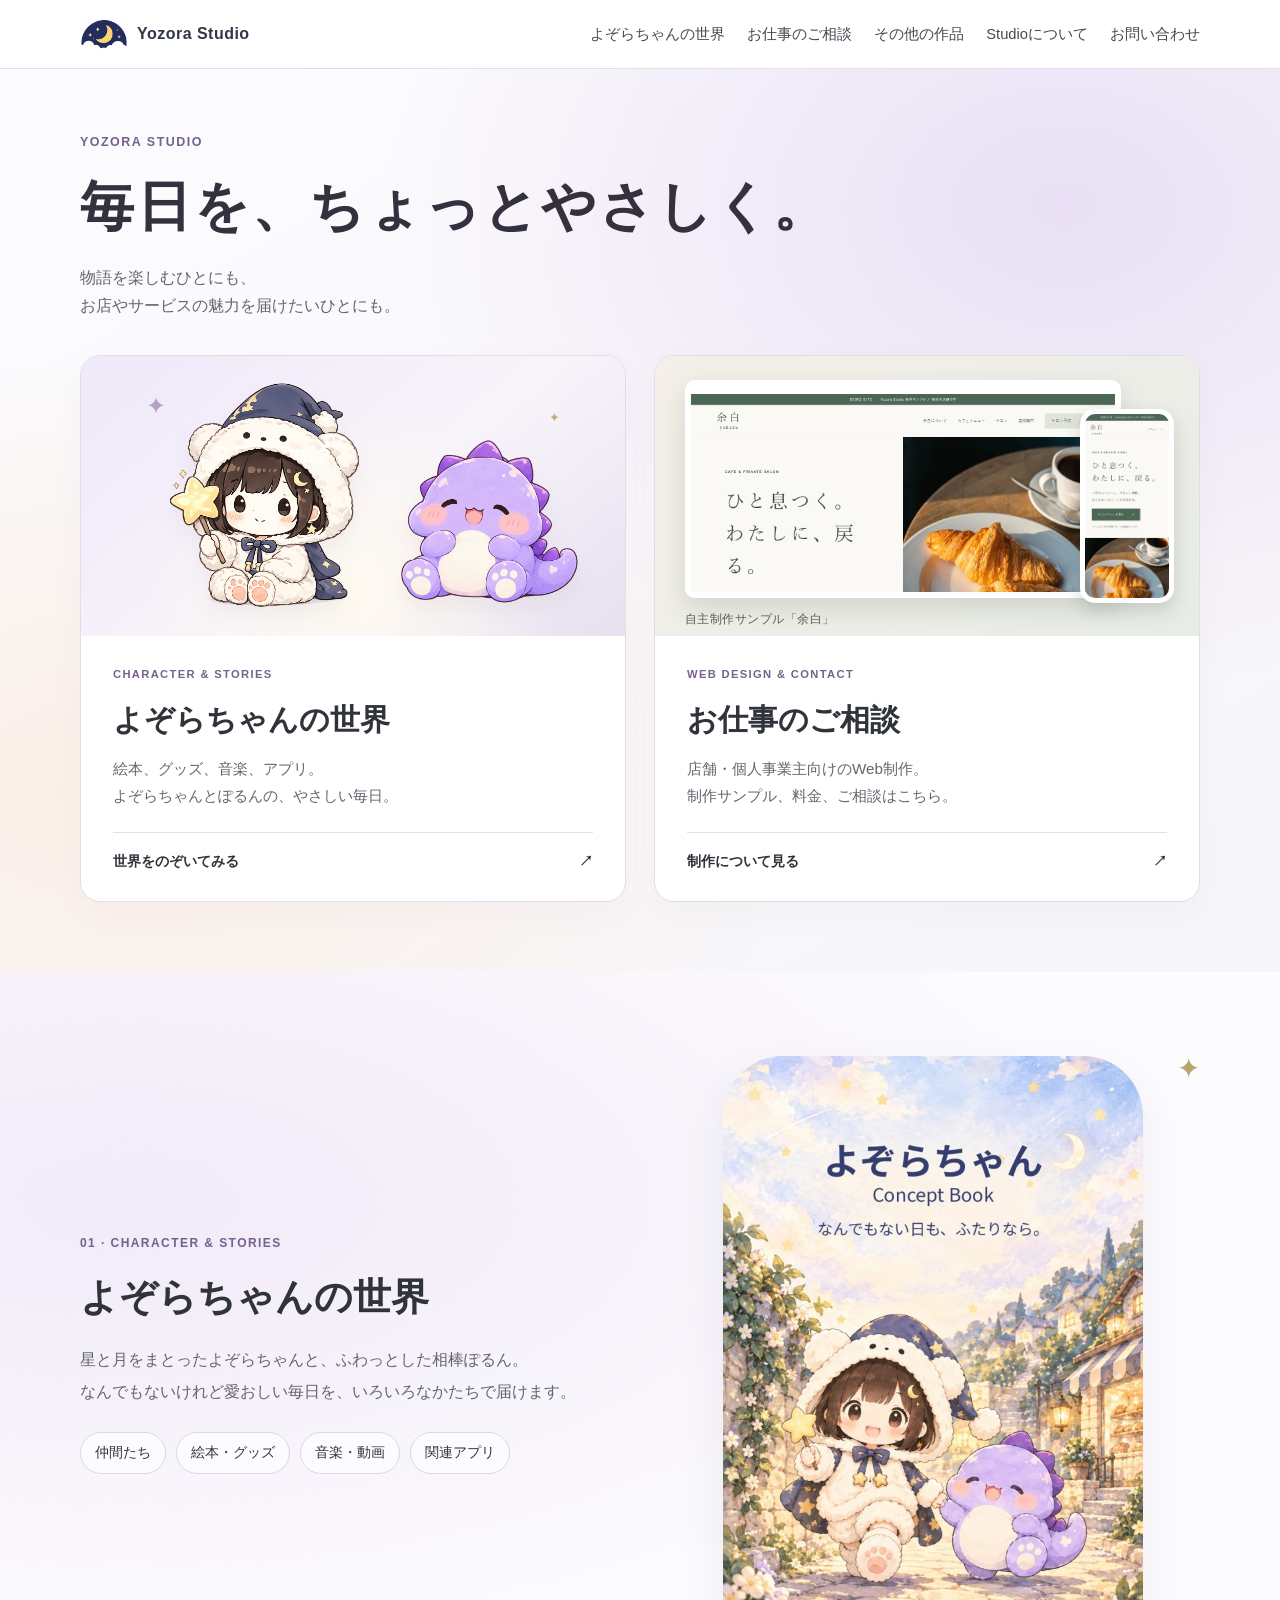
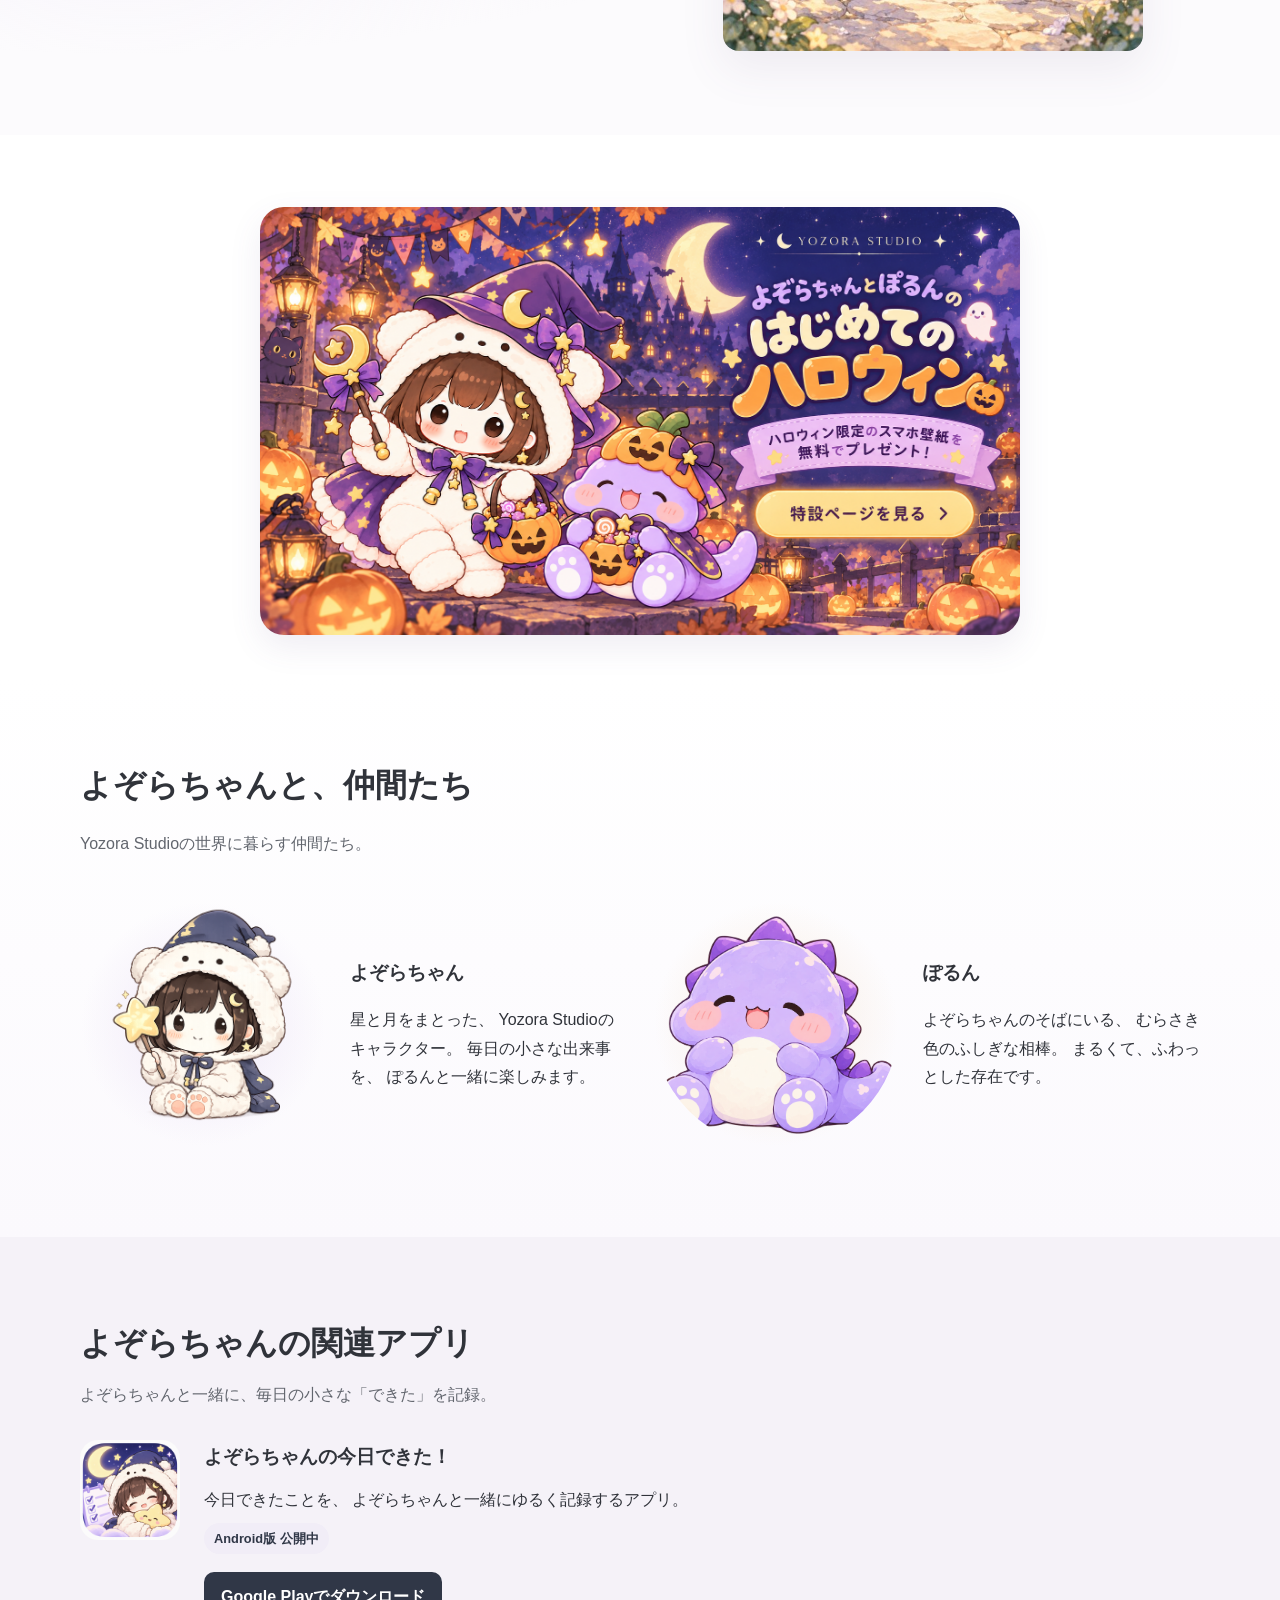
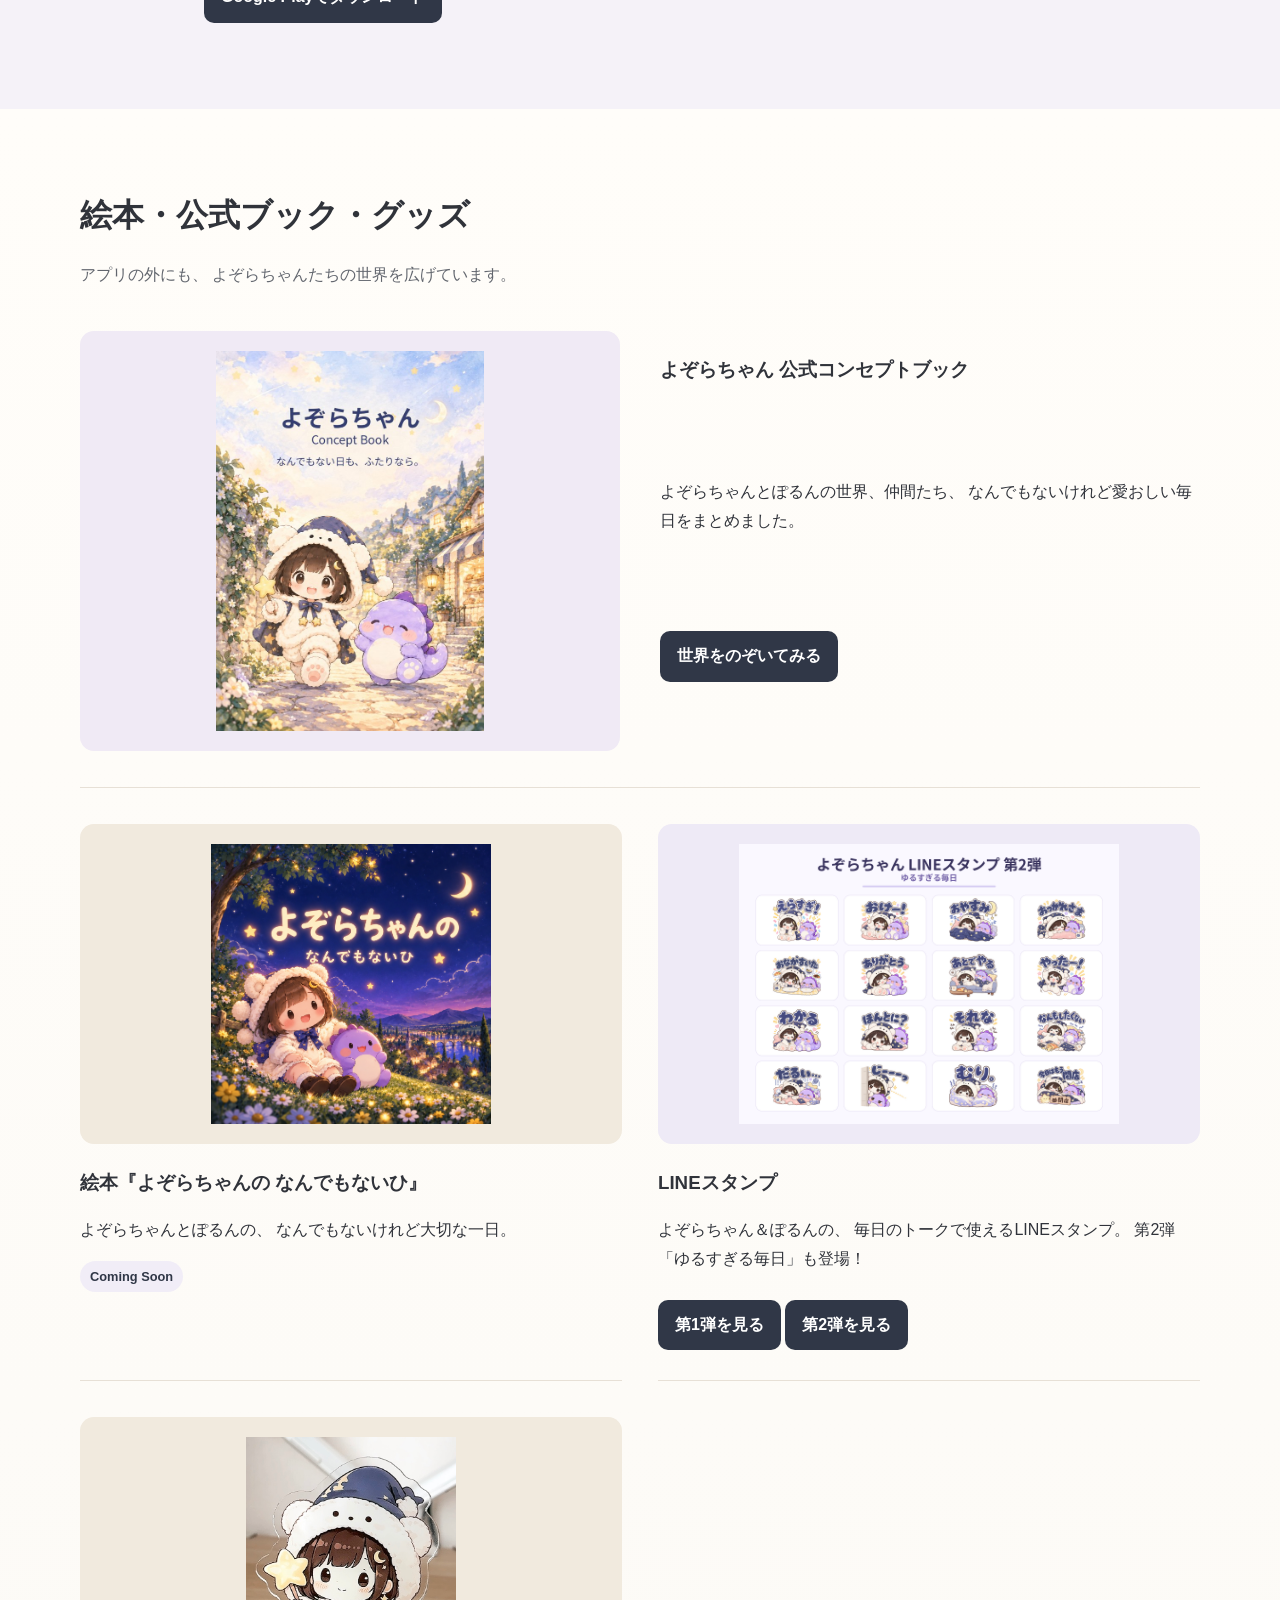
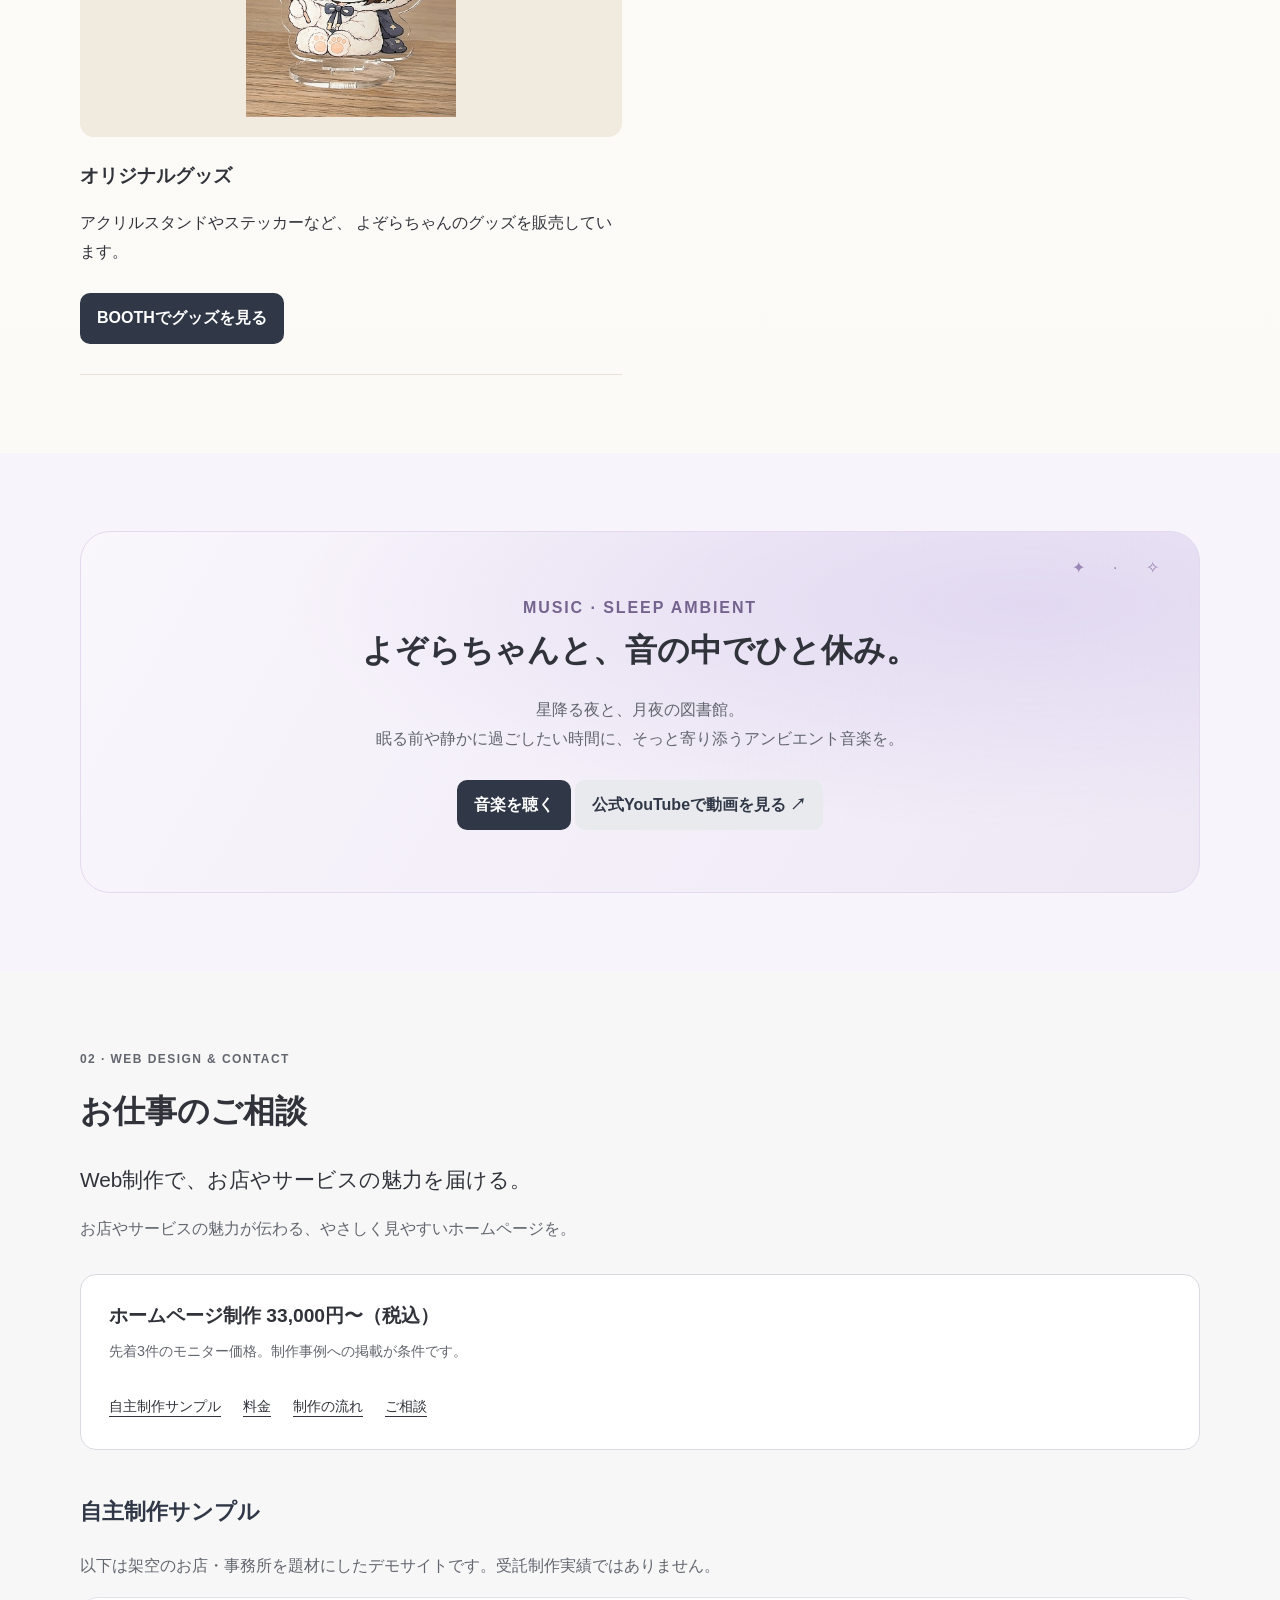
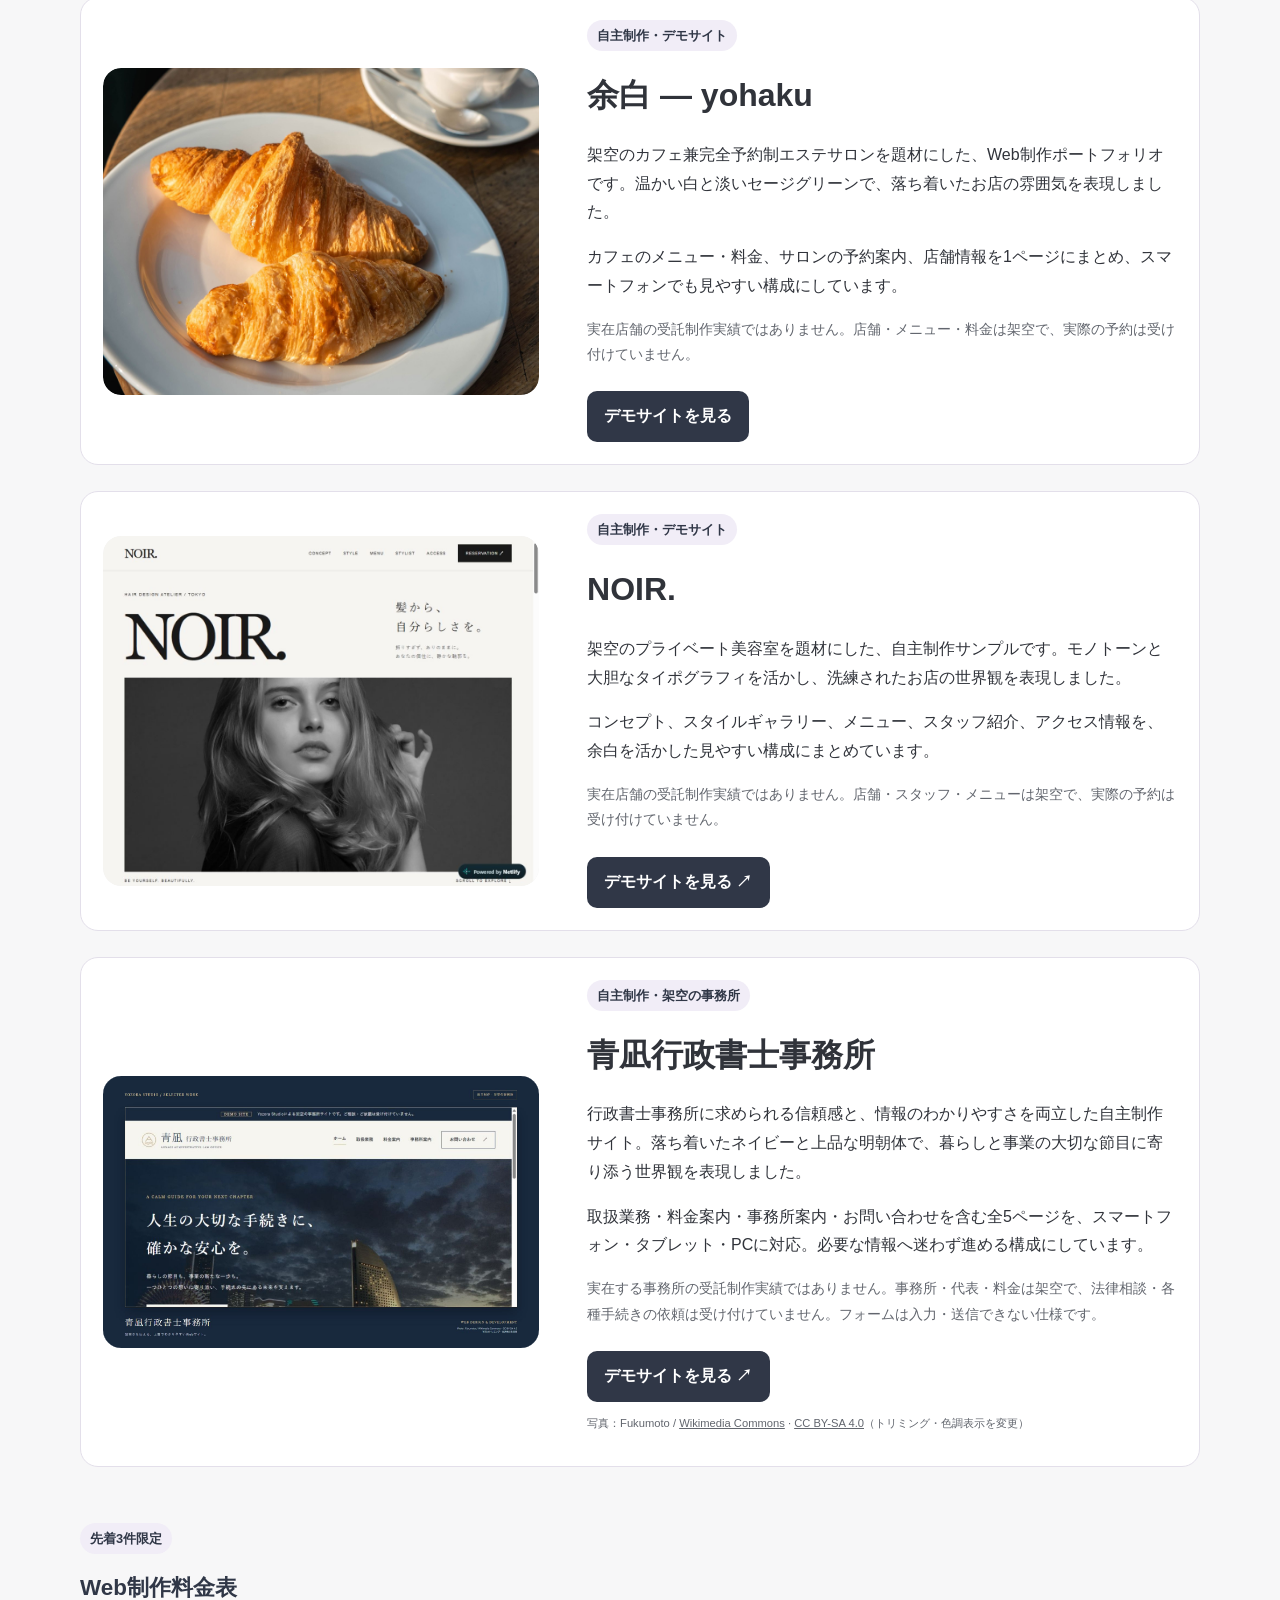
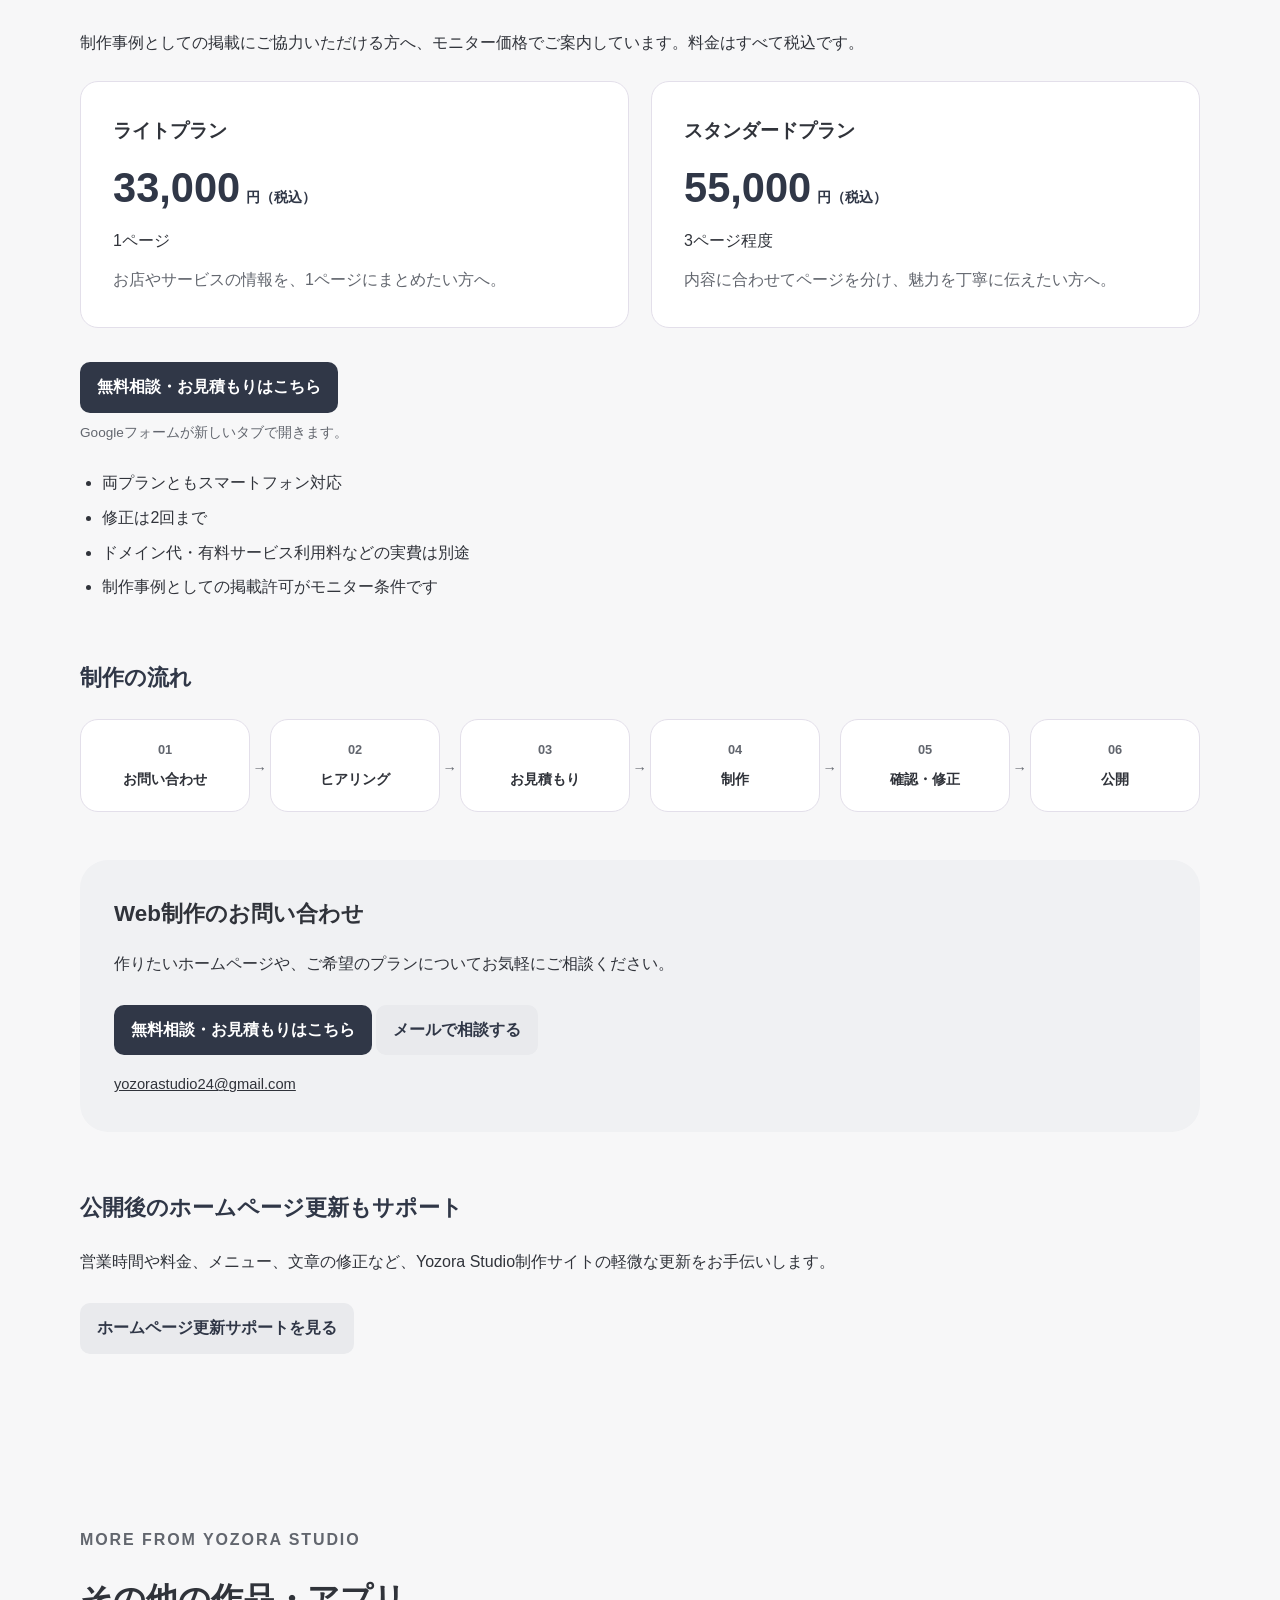
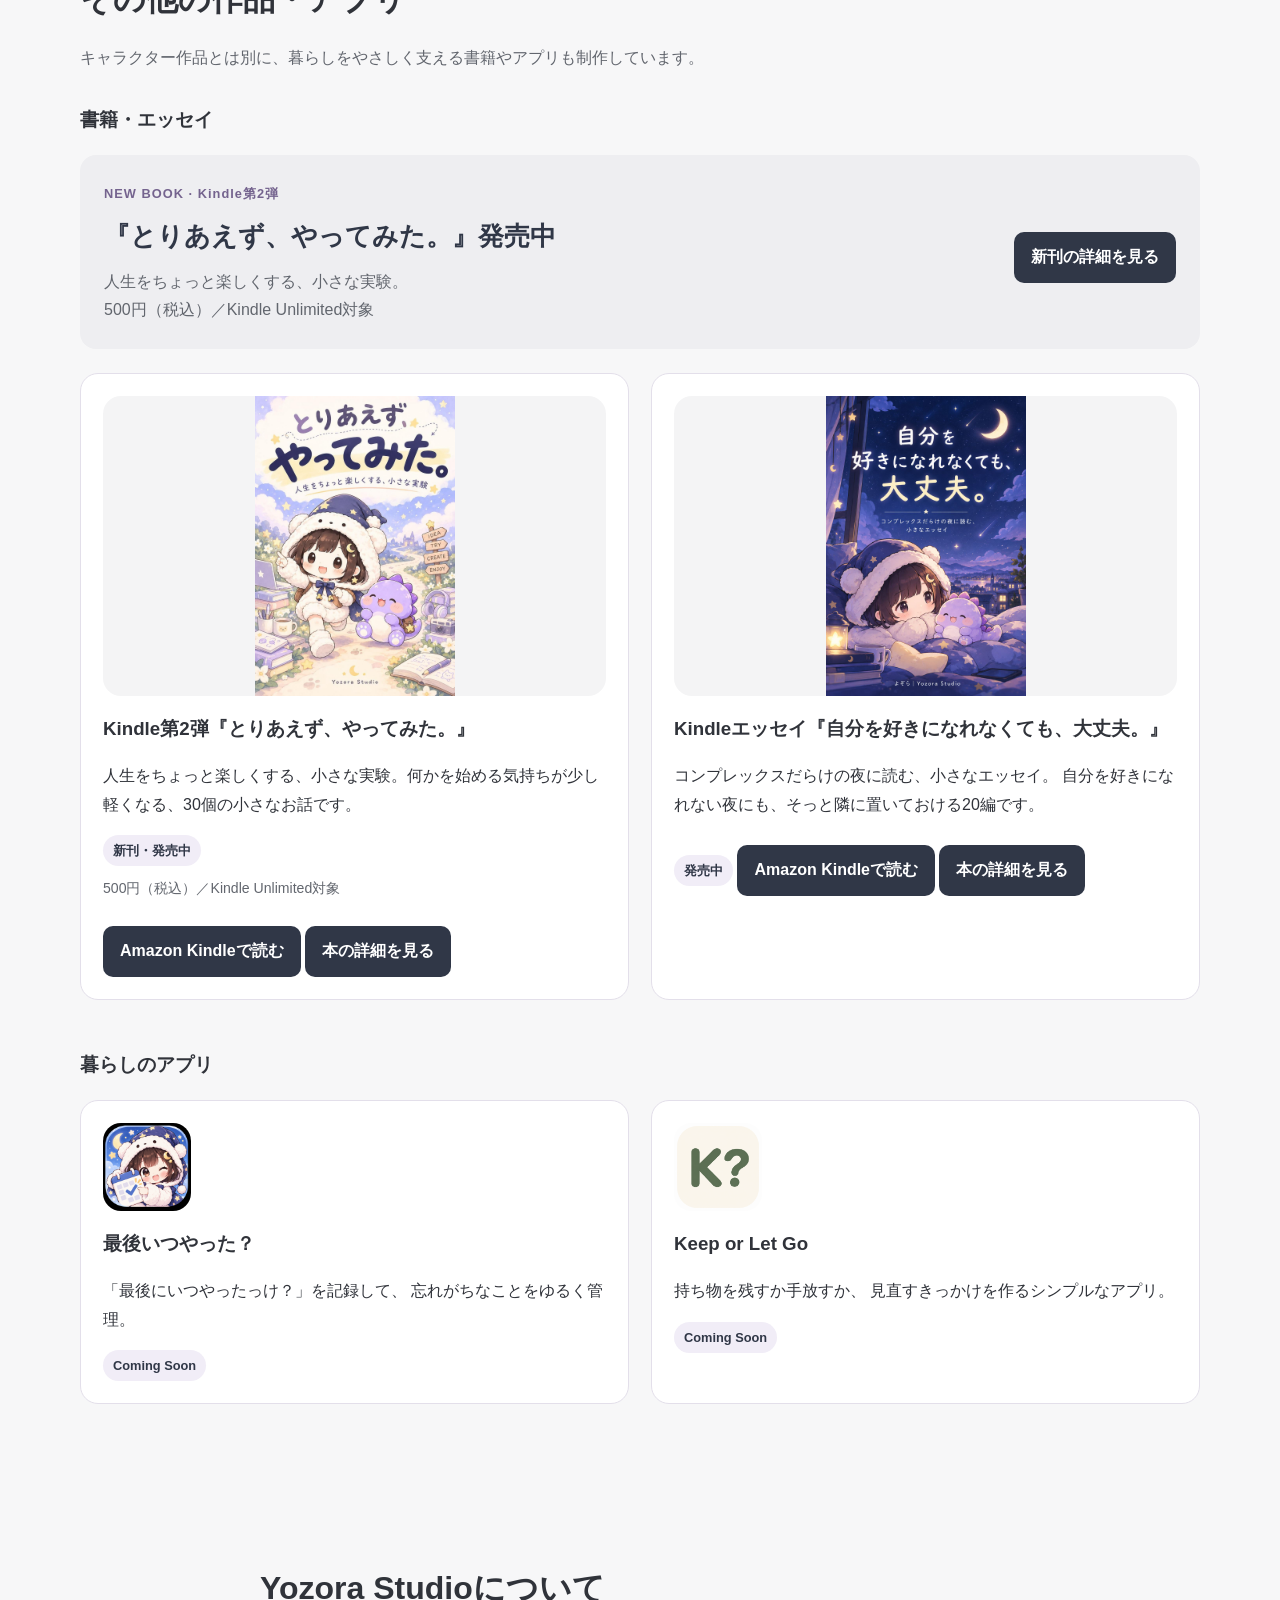
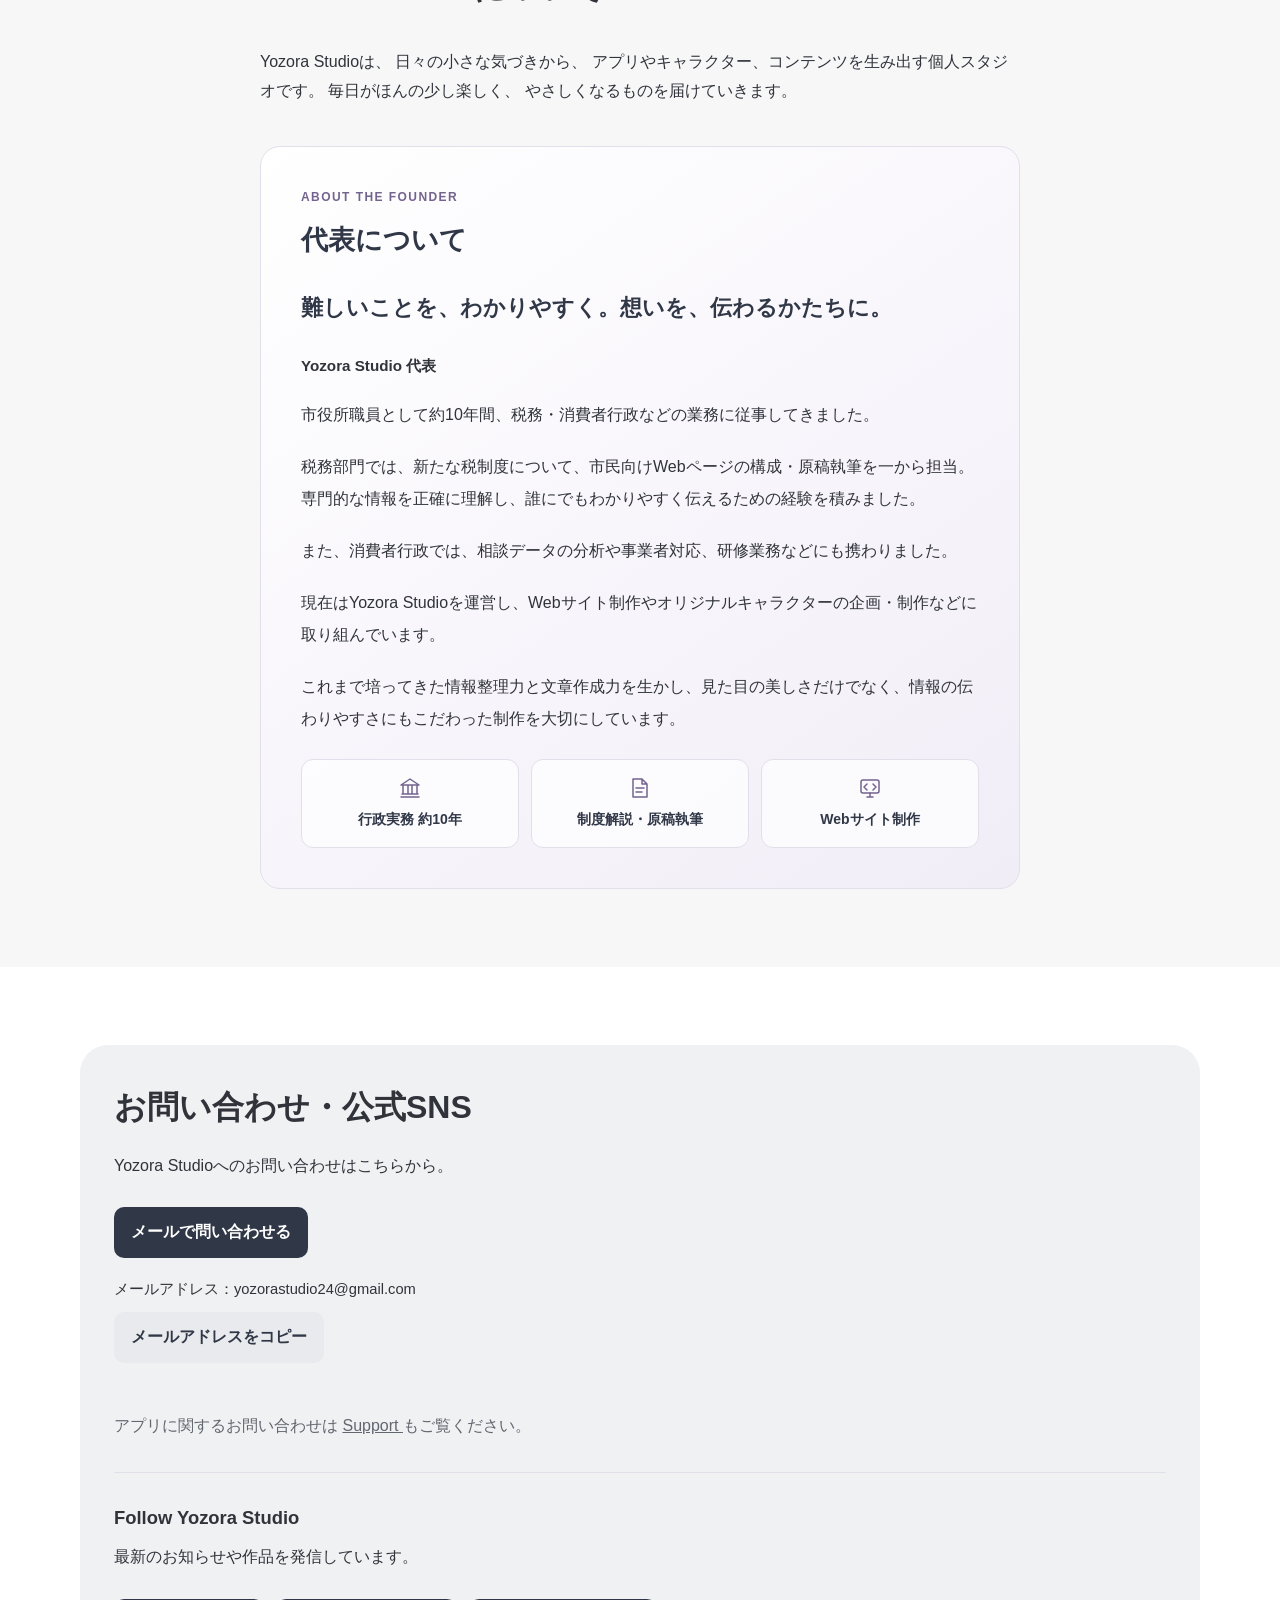
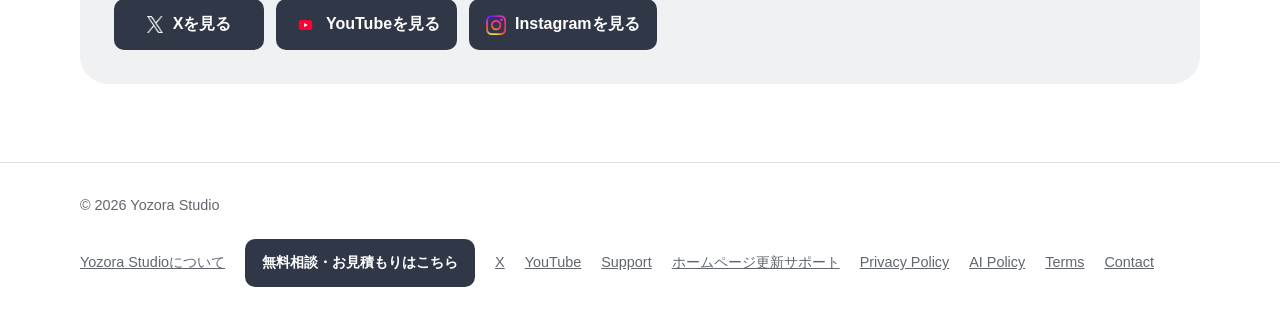
==== index.html @ 7ff406ba "Add compact founder strength cards to About" ====
<!doctype html>
<html lang="ja">

<head>
  <meta charset="utf-8">
  <meta name="viewport" content="width=device-width,initial-scale=1">

  <title>Yozora Studio｜毎日を、ちょっとやさしく。</title>

  <meta
    name="description"
    content="Yozora Studioは、日々の小さな気づきを、アプリやキャラクター、コンテンツとしてやさしいかたちにする個人スタジオです。"
  >

  <link rel="canonical" href="https://yozorastudio.com/">

  <!-- Favicon -->
  <link rel="icon" href="/favicon.ico">
  <link rel="apple-touch-icon" href="/apple-touch-icon.png">

  <!-- OGP -->
  <meta property="og:type" content="website">
  <meta property="og:title" content="Yozora Studio｜毎日を、ちょっとやさしく。">
  <meta
    property="og:description"
    content="日々の小さな気づきを、やさしいかたちに。"
  >
  <meta property="og:url" content="https://yozorastudio.com/">
  <meta property="og:image" content="https://yozorastudio.com/ogp.png">
  <meta property="og:site_name" content="Yozora Studio">

  <meta name="twitter:card" content="summary_large_image">

  <!-- CSS -->
  <link rel="stylesheet" href="/style.css?v=20261013-music">

  <!-- Structured Data -->
  <script type="application/ld+json">
  {
    "@context": "https://schema.org",
    "@type": "WebSite",
    "name": "Yozora Studio",
    "url": "https://yozorastudio.com/",
    "sameAs": [
      "https://x.com/YozoraStudio_",
      "https://www.youtube.com/@YozoraStudioOfficial"
    ]
  }
  </script>
<link rel="stylesheet" href="/home.css?v=20261014-founder-cards">
</head>


<body class="home-renewal">
<a class="skip-link" href="#main-content">本文へ移動</a>


<!-- =========================
     Header
========================= -->

<header class="site-header">

  <div class="wrap nav">

    <a class="brand" href="/" aria-label="Yozora Studio ホーム">
      <img src="/logo-header.png" alt="">
      <span>Yozora Studio</span>
    </a>

    <nav aria-label="メインナビゲーション">
<a href="#yozora-world">よぞらちゃんの世界</a><a href="#web-design">お仕事のご相談</a><a href="#studio-works">その他の作品</a><a href="/#about">Studioについて</a><a href="#contact">お問い合わせ</a>
</nav>

  </div>

</header>


<main id="main-content">


<!-- =========================
     Hero
========================= -->

<section class="home-intro"><div class="wrap">
<p class="eyebrow">YOZORA STUDIO</p><h1><span>毎日を、</span><span>ちょっとやさしく。</span></h1>
<p class="intro-lead">物語を楽しむひとにも、<br>お店やサービスの魅力を届けたいひとにも。</p>
<div class="entrance-grid">
<a class="entrance" href="#yozora-world"><div class="entrance-visual character-visual"><img src="/yozora.png" alt="よぞらちゃん"><img src="/porun.png" alt="ぽるん"></div><div class="entrance-copy"><span class="eyebrow">CHARACTER &amp; STORIES</span><h2>よぞらちゃんの世界</h2><p>絵本、グッズ、音楽、アプリ。<br>よぞらちゃんとぽるんの、やさしい毎日。</p><span class="entrance-action">世界をのぞいてみる <span aria-hidden="true">↗</span></span></div></a>
<a class="entrance" href="#web-design"><div class="entrance-visual web-visual"><div class="screen-pc"><img src="/yohaku-pc.webp" alt="自主制作サイト「余白」のPC画面"></div><div class="screen-mobile"><img src="/yohaku-mobile.webp" alt="自主制作サイト「余白」のスマートフォン画面"></div><span class="sample-caption">自主制作サンプル「余白」</span></div><div class="entrance-copy"><span class="eyebrow">WEB DESIGN &amp; CONTACT</span><h2>お仕事のご相談</h2><p>店舗・個人事業主向けのWeb制作。<br>制作サンプル、料金、ご相談はこちら。</p><span class="entrance-action">制作について見る <span aria-hidden="true">↗</span></span></div></a>
</div></div></section>
<section id="yozora-world" class="section world-heading"><div class="wrap world-hero"><div class="world-copy"><p class="eyebrow">01 · CHARACTER &amp; STORIES</p><h2>よぞらちゃんの世界</h2><p>星と月をまとったよぞらちゃんと、ふわっとした相棒ぽるん。<br>なんでもないけれど愛おしい毎日を、いろいろなかたちで届けます。</p><div class="section-jumps"><a href="#characters">仲間たち</a><a href="#works">絵本・グッズ</a><a href="#music">音楽・動画</a><a href="#apps">関連アプリ</a></div></div><div class="world-illustration"><img src="/concept-book/page-1.jpg" alt="よぞらちゃんとぽるんの世界を描いた公式コンセプトブックのイラスト" width="800" height="800" loading="lazy"></div></div></section>




<div class="halloween-banner wrap">
  <a class="halloween-banner-link" href="/halloween/" aria-label="よぞらちゃんとぽるんの はじめてのハロウィン 特設ページを見る">
    <img src="/halloween/assets/halloween-banner.png?v=20261013-final" alt="よぞらちゃんとぽるんの はじめてのハロウィン。ハロウィン限定のスマホ壁紙を無料でプレゼント！ 特設ページを見る" width="1672" height="941" decoding="async">
  </a>
</div>



<!-- =========================
     Characters
========================= -->

<section
  id="characters"
  class="section alt"
>

  <div class="wrap">

    <div class="section-head">

      <h2>よぞらちゃんと、仲間たち</h2>

      <p>
        Yozora Studioの世界に暮らす仲間たち。
      </p>

    </div>


    <div class="characters">


      <article class="card character">

        <img
          src="/yozora.png"
          alt="よぞらちゃん"
        >

        <div>

          <h3>
            よぞらちゃん
          </h3>

          <p>
            星と月をまとった、
            Yozora Studioのキャラクター。
            毎日の小さな出来事を、
            ぽるんと一緒に楽しみます。
          </p>

        </div>

      </article>



      <article class="card character">

        <img
          src="/porun.png"
          alt="ぽるん"
        >

        <div>

          <h3>
            ぽるん
          </h3>

          <p>
            よぞらちゃんのそばにいる、
            むらさき色のふしぎな相棒。
            まるくて、ふわっとした存在です。
          </p>

        </div>

      </article>


    </div>

  </div>

</section>



<!-- =========================
     Apps
========================= -->

<section id="apps" class="section">

  <div class="wrap">

    <div class="section-head">

      <h2>よぞらちゃんの関連アプリ</h2>

      <p>
        よぞらちゃんと一緒に、毎日の小さな「できた」を記録。
      </p>

    </div>


    <div class="grid">


      <article class="card">

        <img
          src="/app-yozora.png?v=20261013-final"
          alt="よぞらちゃんの今日できた！ アプリアイコン"
        >

        <h3>
          よぞらちゃんの今日できた！
        </h3>

        <p>
          今日できたことを、
          よぞらちゃんと一緒にゆるく記録するアプリ。
        </p>

        <span class="tag">
          Android版 公開中
        </span>

        <p>
          <a
            class="btn"
            href="https://play.google.com/store/apps/details?id=com.yozorastudio.yozoradone"
            target="_blank"
            rel="noopener noreferrer"
            aria-label="よぞらちゃんの今日できた！をGoogle Playでダウンロード（新しいタブ）"
          >
            Google Playでダウンロード
          </a>
        </p>

      </article>



      



      


    </div>

  </div>

</section>



<!-- =========================
     Works
========================= -->

<section
  id="works"
  class="section"
>

  <div class="wrap">

    <div class="section-head">

      <h2>絵本・公式ブック・グッズ</h2>

      <p>
        アプリの外にも、
        よぞらちゃんたちの世界を広げています。
      </p>

    </div>


    <div class="grid works-grid">


      <article class="card concept-card">

        <img
          src="/concept-book/page-1.jpg"
          alt="よぞらちゃん公式コンセプトブック表紙"
        >

        <h3>
          よぞらちゃん 公式コンセプトブック
        </h3>

        <p>
          よぞらちゃんとぽるんの世界、仲間たち、
          なんでもないけれど愛おしい毎日をまとめました。
        </p>

        <a class="btn" href="/concept-book.html">
          世界をのぞいてみる
        </a>

      </article>


      <article class="card">

        <img
          src="/book.png"
          alt="絵本 よぞらちゃんの なんでもないひ 表紙"
        >

        <h3>
          絵本『よぞらちゃんの なんでもないひ』
        </h3>

        <p>
          よぞらちゃんとぽるんの、
          なんでもないけれど大切な一日。
        </p>

        <span class="tag">
          Coming Soon
        </span>

      </article>




      

      



      <article class="card">

        <img
          class="line-stamp-image"
          src="/line-stamp-2.png"
          alt="よぞらちゃんとぽるんのLINEスタンプ 第2弾 ゆるすぎる毎日"
        >

        <h3>
          LINEスタンプ
        </h3>

        <p>
          よぞらちゃん＆ぽるんの、
          毎日のトークで使えるLINEスタンプ。
          第2弾「ゆるすぎる毎日」も登場！
        </p>

        <a
          class="btn"
          href="https://store.line.me/stickershop/product/35451894/ja"
          target="_blank"
          rel="noopener noreferrer"
        >
          第1弾を見る
        </a>

        <a
          class="btn"
          href="https://line.me/S/sticker/36953404"
          target="_blank"
          rel="noopener noreferrer"
        >
          第2弾を見る
        </a>

      </article>



      <article class="card">

        <img
          src="/goods.jpeg"
          alt="よぞらちゃんアクリルスタンド"
        >

        <h3>
          オリジナルグッズ
        </h3>

        <p>
          アクリルスタンドやステッカーなど、
          よぞらちゃんのグッズを販売しています。
        </p>

        <a
          class="btn"
          href="https://og2um.booth.pm/"
          target="_blank"
          rel="noopener noreferrer"
        >
          BOOTHでグッズを見る
        </a>

      </article>


    </div>

  </div>

</section>



<!-- Music -->
<section id="music" class="section alt" aria-labelledby="music-title">
  <div class="wrap">
    <div class="concept-cta music-home">
      <div class="eyebrow">MUSIC · SLEEP AMBIENT</div>
      <h2 id="music-title">よぞらちゃんと、音の中でひと休み。</h2>
      <p class="muted">星降る夜と、月夜の図書館。<br>眠る前や静かに過ごしたい時間に、そっと寄り添うアンビエント音楽を。</p>
      <a class="btn" href="/music.html">音楽を聴く</a>
<a class="btn secondary" href="https://www.youtube.com/@YozoraStudioOfficial" target="_blank" rel="noopener noreferrer">公式YouTubeで動画を見る ↗</a>
    </div>
  </div>
</section>

<!-- Web Design Portfolio -->
<section id="web-design" class="section alt">
  <div class="wrap">
    <div class="section-head">
      <p class="eyebrow">02 · WEB DESIGN &amp; CONTACT</p><h2>お仕事のご相談</h2><p class="service-lead">Web制作で、お店やサービスの魅力を届ける。</p>
      <p>お店やサービスの魅力が伝わる、やさしく見やすいホームページを。</p>
    </div>
    <div class="service-summary"><strong>ホームページ制作 33,000円〜（税込）</strong><p>先着3件のモニター価格。制作事例への掲載が条件です。</p><div class="section-jumps"><a href="#web-samples">自主制作サンプル</a><a href="#web-pricing-title">料金</a><a href="#web-flow-title">制作の流れ</a><a href="#web-inquiry">ご相談</a></div></div><h3 class="web-subheading" id="web-samples">自主制作サンプル</h3><p class="muted">以下は架空のお店・事務所を題材にしたデモサイトです。受託制作実績ではありません。</p>
    <div class="web-portfolio-list">
    <article class="card web-portfolio-card">
      <a class="web-portfolio-preview" href="/portfolio/yohaku/" aria-label="余白のデモサイトを見る">
        <img src="/portfolio/yohaku/assets/hero-bread-coffee.jpg" alt="余白のカフェをイメージした、パンとコーヒーの写真" loading="lazy" width="900" height="1000">
      </a>
      <div>
        <span class="tag">自主制作・デモサイト</span>
        <h3>余白 — yohaku</h3>
        <p>架空のカフェ兼完全予約制エステサロンを題材にした、Web制作ポートフォリオです。温かい白と淡いセージグリーンで、落ち着いたお店の雰囲気を表現しました。</p>
        <p>カフェのメニュー・料金、サロンの予約案内、店舗情報を1ページにまとめ、スマートフォンでも見やすい構成にしています。</p>
        <p class="muted">実在店舗の受託制作実績ではありません。店舗・メニュー・料金は架空で、実際の予約は受け付けていません。</p>
        <a class="btn" href="/portfolio/yohaku/">デモサイトを見る</a>
      </div>
    </article>
    <article class="card web-portfolio-card">
      <a class="web-portfolio-preview noir-preview" href="https://cute-dodol-f75bb9.netlify.app/" target="_blank" rel="noopener noreferrer" aria-label="NOIR.のデモサイトを見る（新しいタブ）">
        <img src="/noir-preview.jpg" alt="NOIR.の実際のサイト画面。大きなロゴとモノトーンのヘアスタイル写真" loading="lazy" width="1086" height="872">
      </a>
      <div>
        <span class="tag">自主制作・デモサイト</span>
        <h3>NOIR.</h3>
        <p>架空のプライベート美容室を題材にした、自主制作サンプルです。モノトーンと大胆なタイポグラフィを活かし、洗練されたお店の世界観を表現しました。</p>
        <p>コンセプト、スタイルギャラリー、メニュー、スタッフ紹介、アクセス情報を、余白を活かした見やすい構成にまとめています。</p>
        <p class="muted">実在店舗の受託制作実績ではありません。店舗・スタッフ・メニューは架空で、実際の予約は受け付けていません。</p>
        <a class="btn" href="https://cute-dodol-f75bb9.netlify.app/" target="_blank" rel="noopener noreferrer">デモサイトを見る ↗</a>
      </div>
    </article>
    <article class="card web-portfolio-card" id="aonagi-work">
      <a class="web-portfolio-preview" style="background:#18283D;aspect-ratio:8/5" href="https://aonagi-office.netlify.app/" target="_blank" rel="noopener noreferrer" aria-label="青凪行政書士事務所のデモサイトを見る（新しいタブ）">
        <img src="/aonagi-preview.jpg" style="height:auto;aspect-ratio:8/5;object-fit:contain" alt="青凪行政書士事務所の自主制作サイト。ネイビーとアイボリー、横浜の港の写真を使ったトップページ" loading="lazy" width="1600" height="1000">
      </a>
      <div>
        <span class="tag">自主制作・架空の事務所</span>
        <h3>青凪行政書士事務所</h3>
        <p>行政書士事務所に求められる信頼感と、情報のわかりやすさを両立した自主制作サイト。落ち着いたネイビーと上品な明朝体で、暮らしと事業の大切な節目に寄り添う世界観を表現しました。</p>
        <p>取扱業務・料金案内・事務所案内・お問い合わせを含む全5ページを、スマートフォン・タブレット・PCに対応。必要な情報へ迷わず進める構成にしています。</p>
        <p class="muted">実在する事務所の受託制作実績ではありません。事務所・代表・料金は架空で、法律相談・各種手続きの依頼は受け付けていません。フォームは入力・送信できない仕様です。</p>
        <a class="btn" href="https://aonagi-office.netlify.app/" target="_blank" rel="noopener noreferrer">デモサイトを見る ↗</a>
        <p class="muted" style="font-size:.7rem">写真：Fukumoto / <a href="https://commons.wikimedia.org/wiki/File:Minato_Mirai_21_at_dusk_IMG_4649.jpg" target="_blank" rel="noopener noreferrer">Wikimedia Commons</a> · <a href="https://creativecommons.org/licenses/by-sa/4.0/" target="_blank" rel="noopener noreferrer">CC BY-SA 4.0</a>（トリミング・色調表示を変更）</p>
      </div>
    </article>
    </div>

    <div class="web-service-block" aria-labelledby="web-pricing-title">
      <span class="tag">先着3件限定</span>
      <h3 class="web-subheading" id="web-pricing-title">Web制作料金表</h3>
      <p>制作事例としての掲載にご協力いただける方へ、モニター価格でご案内しています。料金はすべて税込です。</p>
      <div class="web-pricing-grid">
        <article class="card web-plan">
          <h4>ライトプラン</h4>
          <p class="web-price">33,000<span>円（税込）</span></p>
          <p>1ページ</p>
          <p class="muted">お店やサービスの情報を、1ページにまとめたい方へ。</p>
        </article>
        <article class="card web-plan">
          <h4>スタンダードプラン</h4>
          <p class="web-price">55,000<span>円（税込）</span></p>
          <p>3ページ程度</p>
          <p class="muted">内容に合わせてページを分け、魅力を丁寧に伝えたい方へ。</p>
        </article>
      </div>
      <div class="web-consultation">
        <a class="btn consultation-btn" href="https://docs.google.com/forms/d/e/1FAIpQLSdIFDlDH1v16mfSMRFc1nfkwdfIR2qxXdFp6pFttrYcS0Frew/viewform?usp=dialog" target="_blank" rel="noopener noreferrer" aria-label="無料相談・お見積もりはこちら（新しいタブでGoogleフォームを開く）">無料相談・お見積もりはこちら</a>
        <p class="muted">Googleフォームが新しいタブで開きます。</p>
      </div>
      <ul class="web-plan-notes">
        <li>両プランともスマートフォン対応</li>
        <li>修正は2回まで</li>
        <li>ドメイン代・有料サービス利用料などの実費は別途</li>
        <li>制作事例としての掲載許可がモニター条件です</li>
      </ul>
    </div>

    <div class="web-service-block" aria-labelledby="web-flow-title">
      <h3 class="web-subheading" id="web-flow-title">制作の流れ</h3>
      <ol class="web-flow">
        <li><span>01</span>お問い合わせ</li>
        <li><span>02</span>ヒアリング</li>
        <li><span>03</span>お見積もり</li>
        <li><span>04</span>制作</li>
        <li><span>05</span>確認・修正</li>
        <li><span>06</span>公開</li>
      </ol>
    </div>

    <div class="contact-box web-contact" id="web-inquiry">
      <h3>Web制作のお問い合わせ</h3>
      <p>作りたいホームページや、ご希望のプランについてお気軽にご相談ください。</p>
      <a class="btn consultation-btn" href="https://docs.google.com/forms/d/e/1FAIpQLSdIFDlDH1v16mfSMRFc1nfkwdfIR2qxXdFp6pFttrYcS0Frew/viewform?usp=dialog" target="_blank" rel="noopener noreferrer" aria-label="無料相談・お見積もりはこちら（新しいタブでGoogleフォームを開く）">無料相談・お見積もりはこちら</a>
      <a class="btn secondary" href="mailto:yozorastudio24@gmail.com?subject=Web%E5%88%B6%E4%BD%9C%E3%81%AE%E3%81%94%E7%9B%B8%E8%AB%87">メールで相談する</a>
      <p class="email-copy-address"><a href="mailto:yozorastudio24@gmail.com">yozorastudio24@gmail.com</a></p>
    </div>

    <div class="web-service-block" aria-labelledby="web-update-support-title">
      <h3 class="web-subheading" id="web-update-support-title">公開後のホームページ更新もサポート</h3>
      <p>営業時間や料金、メニュー、文章の修正など、Yozora Studio制作サイトの軽微な更新をお手伝いします。</p>
      <a class="btn secondary" href="/home-update-support.html">ホームページ更新サポートを見る</a>
    </div>
  </div>
</section>

<section id="studio-works" class="section alt"><div class="wrap"><div class="section-head"><p class="eyebrow">MORE FROM YOZORA STUDIO</p><h2>その他の作品・アプリ</h2><p>キャラクター作品とは別に、暮らしをやさしく支える書籍やアプリも制作しています。</p></div><h3>書籍・エッセイ</h3><section class="new-book-notice" aria-labelledby="new-book-title">
  <div class="wrap new-book-notice-inner">
    <div>
      <span class="book-type">NEW BOOK · Kindle第2弾</span>
      <h2 id="new-book-title">『とりあえず、やってみた。』発売中</h2>
      <p>人生をちょっと楽しくする、小さな実験。<br>500円（税込）／Kindle Unlimited対象</p>
    </div>
    <a class="btn" href="/books.html#toriaezu-yattemita">新刊の詳細を見る</a>
  </div>
</section><div class="grid works-grid"><article class="card book-feature-card">
        <img class="book-feature-cover" src="/kindle-try-cover.jpg" alt="とりあえず、やってみた。 表紙" loading="lazy">
        <h3>Kindle第2弾『とりあえず、やってみた。』</h3>
        <p>人生をちょっと楽しくする、小さな実験。何かを始める気持ちが少し軽くなる、30個の小さなお話です。</p>
        <span class="tag">新刊・発売中</span>
        <p class="book-note">500円（税込）／Kindle Unlimited対象</p>
        <a class="btn" href="https://www.amazon.co.jp/dp/B0HLWMMT8T" target="_blank" rel="noopener noreferrer">Amazon Kindleで読む</a>
        <a class="btn" href="/books.html#toriaezu-yattemita">本の詳細を見る</a>
      </article>
<article class="card book-feature-card">

  <img
    class="book-feature-cover"
    src="/kindle-cover.jpg"
    alt="自分を好きになれなくても、大丈夫。 表紙"
  >

  <h3>
    Kindleエッセイ『自分を好きになれなくても、大丈夫。』
  </h3>

  <p>
    コンプレックスだらけの夜に読む、小さなエッセイ。
    自分を好きになれない夜にも、そっと隣に置いておける20編です。
  </p>

  <span class="tag">
    発売中
  </span>

  <a
    class="btn"
    href="https://www.amazon.co.jp/dp/B0HLTFQ3CC"
    target="_blank"
    rel="noopener noreferrer"
  >
    Amazon Kindleで読む
  </a>

  <a class="btn" href="/books.html">
    本の詳細を見る
  </a>

</article></div><h3 class="other-apps-title">暮らしのアプリ</h3><div class="grid other-apps"><article class="card">

        <img
          src="/app-lastdone.png"
          alt="最後いつやった？ アプリアイコン"
        >

        <h3>
          最後いつやった？
        </h3>

        <p>
          「最後にいつやったっけ？」を記録して、
          忘れがちなことをゆるく管理。
        </p>

        <span class="tag">
          Coming Soon
        </span>

      </article>
<article class="card">

        <img
          src="/app-keep.png"
          alt="Keep or Let Go アプリアイコン"
        >

        <h3>
          Keep or Let Go
        </h3>

        <p>
          持ち物を残すか手放すか、
          見直すきっかけを作るシンプルなアプリ。
        </p>

        <span class="tag">
          Coming Soon
        </span>

      </article></div></div></section>
<!-- =========================
     About
========================= -->

<section
  id="about"
  class="section alt"
>

  <div class="wrap about">

    <div class="section-head">

      <h2>Yozora Studioについて</h2>

    </div>

    <p>
      Yozora Studioは、
      日々の小さな気づきから、
      アプリやキャラクター、コンテンツを生み出す個人スタジオです。
      毎日がほんの少し楽しく、
      やさしくなるものを届けていきます。
    </p>

    <section class="founder" aria-labelledby="founder-title">
      <div class="section-head">
        <p class="eyebrow" lang="en">ABOUT THE FOUNDER</p>
        <h3 id="founder-title">代表について</h3>
      </div>

      <p class="founder-message"><strong>難しいことを、わかりやすく。<wbr>想いを、伝わるかたちに。</strong></p>
      <p class="founder-role"><strong>Yozora Studio 代表</strong></p>

      <div class="founder-story">
        <p>市役所職員として約10年間、税務・消費者行政などの業務に従事してきました。</p>
        <p>税務部門では、新たな税制度について、市民向けWebページの構成・原稿執筆を一から担当。専門的な情報を正確に理解し、誰にでもわかりやすく伝えるための経験を積みました。</p>
        <p>また、消費者行政では、相談データの分析や事業者対応、研修業務などにも携わりました。</p>
        <p>現在はYozora Studioを運営し、Webサイト制作やオリジナルキャラクターの企画・制作などに取り組んでいます。</p>
        <p>これまで培ってきた情報整理力と文章作成力を生かし、見た目の美しさだけでなく、情報の伝わりやすさにもこだわった制作を大切にしています。</p>
      </div>

      <ul class="founder-strengths" aria-label="代表の強み">
        <li>
          <svg viewBox="0 0 24 24" width="24" height="24" fill="none" stroke="currentColor" stroke-width="1.5" stroke-linecap="round" stroke-linejoin="round" aria-hidden="true" focusable="false"><path d="M3 9h18L12 3 3 9Z M5 10v8 M10 10v8 M14 10v8 M19 10v8 M3 21h18 M4 18h16"/></svg>
          <span>行政実務 約10年</span>
        </li>
        <li>
          <svg viewBox="0 0 24 24" width="24" height="24" fill="none" stroke="currentColor" stroke-width="1.5" stroke-linecap="round" stroke-linejoin="round" aria-hidden="true" focusable="false"><path d="M14 3H5v18h14V8l-5-5Z M14 3v5h5 M8 12h8 M8 16h6"/></svg>
          <span>制度解説・原稿執筆</span>
        </li>
        <li>
          <svg viewBox="0 0 24 24" width="24" height="24" fill="none" stroke="currentColor" stroke-width="1.5" stroke-linecap="round" stroke-linejoin="round" aria-hidden="true" focusable="false"><rect x="3" y="4" width="18" height="13" rx="2"/><path d="M9 21h6 M12 17v4 M9 8l-3 3 3 3 M15 8l3 3-3 3"/></svg>
          <span>Webサイト制作</span>
        </li>
      </ul>
    </section>

  </div>

</section>



<!-- =========================
     Contact
========================= -->

<section
  id="contact"
  class="section"
>

  <div class="wrap">

    <div class="contact-box">

      <h2>お問い合わせ・公式SNS</h2>

      <p>
        Yozora Studioへのお問い合わせはこちらから。
      </p>

      <a
        class="btn"
        href="mailto:yozorastudio24@gmail.com"
      >
        メールで問い合わせる
      </a>
        <div class="email-copy">
          <p class="email-copy-address">メールアドレス：<span>yozorastudio24@gmail.com</span></p>
          <button class="btn secondary email-copy-button" type="button" aria-describedby="contact-email-status">メールアドレスをコピー</button>
          <p class="email-copy-status muted" id="contact-email-status" role="status" aria-live="polite"></p>
        </div>

      <p class="muted">

        アプリに関するお問い合わせは

        <a href="/support.html">
          Support
        </a>

        もご覧ください。

      </p>


      <!-- =========================
           Official SNS
      ========================= -->

      <div class="social-links">

        <h3>
          Follow Yozora Studio
        </h3>

        <p>
          最新のお知らせや作品を発信しています。
        </p>

        <div class="social-buttons">

          <a
            class="btn social-btn"
            href="https://x.com/YozoraStudio_"
            target="_blank"
            rel="noopener noreferrer"
            aria-label="Yozora Studio 公式X"
          >
            <img
              src="/x-logo.png"
              alt=""
              class="social-icon x-icon"
            >
            <span>Xを見る</span>
          </a>

          <a
            class="btn social-btn"
            href="https://www.youtube.com/@YozoraStudioOfficial"
            target="_blank"
            rel="noopener noreferrer"
            aria-label="Yozora Studio 公式YouTube"
          >
            <img
              src="/youtube-icon.png"
              alt=""
              class="social-icon youtube-icon"
            >
            <span>YouTubeを見る</span>
          </a>

          <a
            class="btn social-btn"
            href="https://www.instagram.com/yozorastudio_official/"
            target="_blank"
            rel="noopener noreferrer"
            aria-label="Yozora Studio 公式Instagram"
          >
            <img src="/instagram-icon.png" alt="" class="social-icon" width="20" height="20">
            <span>Instagramを見る</span>
          </a>

        </div>

      </div>

    </div>

  </div>

</section>


</main>



<!-- =========================
     Footer
========================= -->

<footer class="site-footer">

  <div class="wrap footer-row">

    <div>
      © 2026 Yozora Studio
    </div>

    <div class="footer-links">
      <a href="#about">Yozora Studioについて</a>
      <a class="btn consultation-btn" href="https://docs.google.com/forms/d/e/1FAIpQLSdIFDlDH1v16mfSMRFc1nfkwdfIR2qxXdFp6pFttrYcS0Frew/viewform?usp=dialog" target="_blank" rel="noopener noreferrer" aria-label="無料相談・お見積もりはこちら（新しいタブでGoogleフォームを開く）">無料相談・お見積もりはこちら</a>

      <a
        href="https://x.com/YozoraStudio_"
        target="_blank"
        rel="noopener noreferrer"
      >
        X
      </a>

      <a
        href="https://www.youtube.com/@YozoraStudioOfficial"
        target="_blank"
        rel="noopener noreferrer"
      >
        YouTube
      </a>

      <a href="/support.html">
        Support
      </a>

      <a href="/home-update-support.html">
        ホームページ更新サポート
      </a>

      <a href="/privacy.html">
        Privacy Policy
      </a>

      <a href="/ai-policy.html">
        AI Policy
      </a>

      <a href="/terms.html">
        Terms
      </a>

      <a href="mailto:yozorastudio24@gmail.com">
        Contact
      </a>

    </div>

  </div>

</footer>


<script src="/contact.js?v=20261009-email-copy" defer></script>
</body>
</html>
---- style.css ----
:root {
  --ink: #302c49;
  --muted: #77728d;
  --purple: #b7a9e6;
  --deep: #252a58;
  --lav: #f4f0ff;
  --line: #e8e2f4;
  --gold: #f4d56b;
  --cream: #fff8e8;
  --white: #fff;
}

* {
  box-sizing: border-box;
}

html {
  scroll-behavior: smooth;
}

body {
  margin: 0;
  font-family: -apple-system, BlinkMacSystemFont, "Segoe UI", "Noto Sans JP", sans-serif;
  color: var(--ink);
  background: #fff;
  line-height: 1.8;
}

a {
  color: inherit;
}

img {
  max-width: 100%;
  display: block;
}

.wrap {
  width: min(1080px, calc(100% - 40px));
  margin: auto;
}


/* =========================
   Header
========================= */

.site-header {
  position: sticky;
  top: 0;
  z-index: 10;
  background: #ffffffed;
  backdrop-filter: blur(10px);
  border-bottom: 1px solid var(--line);
}

.nav {
  min-height: 68px;
  display: flex;
  align-items: center;
  justify-content: space-between;
  gap: 24px;
}

.brand {
  text-decoration: none;
  font-weight: 800;
  letter-spacing: .03em;
  color: var(--deep);
  display: flex;
  align-items: center;
  gap: 9px;
}

.brand img {
  width: 48px;
  height: 36px;
  object-fit: contain;
  border-radius: 8px;
}

.brand span {
  white-space: nowrap;
}

nav {
  display: flex;
  gap: 20px;
  flex-wrap: wrap;
}

nav a {
  text-decoration: none;
  font-size: .92rem;
  color: var(--muted);
}

nav a:hover {
  color: var(--purple);
}


/* =========================
   Hero
========================= */

.hero {
  background:
    radial-gradient(
      circle at 85% 15%,
      #fff6ca 0 4%,
      transparent 5%
    ),
    linear-gradient(
      145deg,
      #faf8ff,
      #eee9ff
    );

  padding: 72px 0 56px;
}

.hero-grid {
  display: grid;
  grid-template-columns: 1.05fr .95fr;
  align-items: center;
  gap: 40px;
}

.eyebrow {
  color: var(--purple);
  font-weight: 700;
  letter-spacing: .12em;
}

.hero h1 {
  font-size: clamp(2.35rem, 4.5vw, 4rem);
  line-height: 1.25;
  margin: .2em 0;

  /* PCではHTMLの<br>以外で改行させない */
  white-space: nowrap;
}

.hero p {
  color: var(--muted);
  font-size: 1.08rem;
}

.hero-art {
  position: relative;
  min-height: 390px;
}

/* Homepage service introduction */
.hero-service { margin-top: 24px; padding-top: 20px; border-top: 1px solid #d7cdea; }
.hero .hero-service-lead { margin: 0; color: var(--deep); font-size: 1rem; font-weight: 700; }
.hero-service-lead span { display: inline-block; white-space: nowrap; }
.hero .hero-service-note { margin: 8px 0 0; font-size: .78rem; color: #625c78; }
.hero-actions { display: flex; align-items: center; flex-wrap: wrap; gap: 12px 18px; margin-top: 16px; }
.hero-actions .btn { margin-top: 0; }
.hero-details { color: var(--deep); font-size: .88rem; text-underline-offset: 4px; }
.hero a:focus-visible { outline: 3px solid var(--deep); outline-offset: 4px; }
@media (max-width: 430px) {
  .hero-actions { align-items: stretch; flex-direction: column; }
  .hero-details { text-align: center; }
}

.hero-art .yozora {
  width: 70%;
  position: absolute;
  left: 0;
  bottom: 0;
}

.hero-art .porun {
  width: 42%;
  position: absolute;
  right: 0;
  bottom: 10px;
}


/* =========================
   Sections
========================= */

.section {
  padding: 78px 0;
}

.section.alt {
  background: #fbfaff;
}

.section-head {
  margin-bottom: 30px;
}

.section h2 {
  font-size: 2rem;
  margin: 0;
}

.section-head p,
.muted {
  color: var(--muted);
}


/* =========================
   Cards
========================= */

.grid {
  display: grid;
  grid-template-columns: repeat(3, 1fr);
  gap: 22px;
}

.card {
  background: #fff;
  border: 1px solid var(--line);
  border-radius: 24px;
  padding: 22px;
  box-shadow: 0 12px 32px #5e51850c;
}

.card img {
  width: 100%;
  aspect-ratio: 1 / 1;
  object-fit: cover;
  border-radius: 18px;
  background: var(--lav);
}

.card h3 {
  margin: 16px 0 5px;
}

.works-grid {
  grid-template-columns: repeat(2, 1fr);
}

.concept-card img {
  object-fit: contain;
}

.line-stamp-image {
  object-fit: contain !important;
}


/* =========================
   Concept Book
========================= */

.concept-hero {
  padding: 72px 0;
  background:
    radial-gradient(circle at 88% 12%, #fff1a8 0 3%, transparent 3.4%),
    linear-gradient(145deg, #f8f5ff, #eee9ff 58%, #fff9e8);
}

.concept-hero-grid {
  display: grid;
  grid-template-columns: minmax(260px, .72fr) 1.28fr;
  align-items: center;
  gap: clamp(36px, 7vw, 86px);
}

.concept-cover {
  width: min(100%, 420px);
  margin: auto;
  border-radius: 20px;
  box-shadow: 0 28px 70px #252a5830;
  transform: rotate(-1.2deg);
}

.concept-hero h1 {
  margin: .25em 0;
  font-size: clamp(2.25rem, 4.7vw, 4.35rem);
  line-height: 1.3;
  color: var(--deep);
}

.concept-lead {
  max-width: 34em;
  color: var(--muted);
  font-size: 1.08rem;
}

.concept-meta {
  display: inline-block;
  margin-top: 8px;
  color: var(--muted);
  font-size: .9rem;
}

.preview-intro {
  max-width: 680px;
}

.preview-grid {
  display: grid;
  grid-template-columns: repeat(4, 1fr);
  gap: 20px;
  margin-top: 34px;
}

.preview-card {
  margin: 0;
}

.preview-card img {
  width: 100%;
  aspect-ratio: 210 / 297;
  object-fit: cover;
  border-radius: 18px;
  border: 1px solid var(--line);
  box-shadow: 0 16px 40px #5e51851a;
}

.preview-card figcaption {
  margin-top: 10px;
  color: var(--deep);
  font-weight: 700;
  text-align: center;
}

.concept-cta {
  text-align: center;
  border-radius: 30px;
  padding: clamp(34px, 6vw, 62px) 24px;
  background: linear-gradient(145deg, #eee9ff, #fff9e8);
}

.concept-cta h2 {
  margin: 0 0 8px;
}


/* =========================
   Tags / Buttons
========================= */

.tag {
  display: inline-block;
  padding: 4px 10px;
  border-radius: 999px;
  background: var(--lav);
  color: var(--deep);
  font-size: .8rem;
  font-weight: 700;
}

.btn {
  display: inline-block;
  text-decoration: none;
  background: var(--deep);
  color: #fff;
  padding: 11px 17px;
  border-radius: 999px;
  font-weight: 700;
  margin-top: 10px;
}

.btn.secondary {
  background: #eee9f8;
  color: var(--deep);
}

.btn.disabled {
  pointer-events: none;
  background: #eee;
  color: #888;
}


/* =========================
   Characters
========================= */

.characters {
  display: grid;
  grid-template-columns: 1fr 1fr;
  gap: 26px;
}

.character {
  display: grid;
  grid-template-columns: 45% 1fr;
  align-items: center;
  gap: 20px;
}

.character img {
  object-fit: contain;
  aspect-ratio: 1 / 1;
}


/* =========================
   About / Contact
========================= */

.about {
  max-width: 760px;
}

.contact-box {
  background: linear-gradient(
    145deg,
    #eee9ff,
    #faf8ff
  );

  border-radius: 28px;
  padding: 34px;
}


/* =========================
   Legal pages
========================= */

.legal {
  max-width: 820px;
}

.legal h1 {
  font-size: 2.2rem;
}

.legal h2 {
  margin-top: 2em;
  font-size: 1.25rem;
}


/* =========================
   Footer
========================= */

.site-footer {
  border-top: 1px solid var(--line);
  padding: 30px 0;
  color: var(--muted);
  font-size: .9rem;
}

.footer-row {
  display: flex;
  justify-content: space-between;
  gap: 20px;
  flex-wrap: wrap;
}

.footer-links {
  display: flex;
  gap: 16px;
  flex-wrap: wrap;
}


/* =========================
   404
========================= */

.notfound {
  text-align: center;
  padding: 40px 0 60px;
}

.notfound-art {
  display: flex;
  justify-content: center;
  align-items: center;
  margin-bottom: 0;
}

.notfound-art img {
  width: min(600px, 90vw);
  height: auto;
  display: block;
}

.notfound h1 {
  font-size: 5rem;
  margin: -10px 0 0;
  color: var(--purple);
}


/* =========================
   Tablet / Mobile
========================= */

@media (max-width: 760px) {

  .wrap {
    width: min(100% - 28px, 1080px);
  }

  .nav {
    padding: 12px 0;
    align-items: flex-start;
    flex-direction: column;
    gap: 7px;
  }

  nav {
    gap: 12px;
  }

  .hero {
    padding-top: 45px;
  }

  .hero-grid,
  .grid,
  .characters,
  .works-grid,
  .concept-hero-grid {
    grid-template-columns: 1fr;
  }

  .concept-hero {
    padding: 48px 0 58px;
  }

  .concept-cover {
    max-width: 330px;
  }

  .preview-grid {
    grid-template-columns: repeat(2, 1fr);
  }

  .hero h1 {
    /*
      スマホでは画面からはみ出さないように
      自動改行を許可
    */
    white-space: normal;
    font-size: clamp(2.2rem, 10vw, 3.3rem);
  }

  .hero-art {
    min-height: 320px;
  }

  .character {
    grid-template-columns: 40% 1fr;
  }

  .section {
    padding: 58px 0;
  }
}


/* =========================
   Small Mobile
========================= */

@media (max-width: 430px) {

  nav {
    font-size: .82rem;
  }

  .hero-art {
    min-height: 270px;
  }

  .character {
    grid-template-columns: 1fr;
  }

  .character img {
    max-height: 260px;
    margin: auto;
  }

  .preview-grid {
    gap: 14px;
  }

  .preview-card figcaption {
    font-size: .88rem;
  }
}

/* =========================
   Official SNS
========================= */

.social-links {
  margin-top: 32px;
  padding-top: 28px;
  border-top: 1px solid var(--line);
}

.social-links h3 {
  margin: 0 0 8px;
  font-size: 1.15rem;
}

.social-links p {
  margin: 0 0 18px;
}

.social-buttons {
  display: flex;
  flex-wrap: wrap;
  gap: 12px;
}

.social-btn {
  display: inline-flex;
  align-items: center;
  justify-content: center;
  gap: 9px;
  min-width: 150px;
  text-align: center;
}

.social-icon {
  display: block;
  width: 20px;
  height: 20px;
  object-fit: contain;
  flex-shrink: 0;
}

.x-icon {
  width: 17px;
  height: 17px;
}

.youtube-icon {
  width: 24px;
  height: 18px;
}

@media (max-width: 520px) {

  .social-buttons {
    flex-direction: column;
  }

  .social-btn {
    width: 100%;
  }

}


/* =========================
   Books
========================= */

.book-feature-card .book-feature-cover {
  aspect-ratio: 2 / 3;
  object-fit: contain;
  background: #f7f4ff;
}

.books-hero {
  padding: 72px 0 64px;
  text-align: center;
  background:
    radial-gradient(circle at 86% 14%, #fff1a8 0 3%, transparent 3.4%),
    linear-gradient(145deg, #f8f5ff, #eee9ff 58%, #fff9e8);
}

.books-hero h1 {
  margin: .2em 0;
  font-size: clamp(2.4rem, 5vw, 4.5rem);
  color: var(--deep);
}

.books-lead {
  margin: 0 auto;
  max-width: 38em;
  color: var(--ink);
  font-size: 1.08rem;
}

.books-sublead {
  margin: 8px auto 0;
  color: var(--muted);
  font-size: .95rem;
}

/* 1冊ずつ横長の紹介カードにする */
.books-grid {
  display: grid;
  grid-template-columns: 1fr;
  gap: 34px;
  max-width: 980px;
  margin: 0 auto;
}

.book-card {
  display: grid;
  grid-template-columns: minmax(240px, 320px) minmax(0, 1fr);
  gap: clamp(28px, 5vw, 54px);
  align-items: center;
  padding: clamp(24px, 4vw, 38px);
}

.book-card img.book-cover {
  width: 100%;
  max-width: 320px;
  aspect-ratio: auto;
  object-fit: contain;
  border-radius: 18px;
  background: #f7f4ff;
  box-shadow: 0 18px 42px #252a581c;
  justify-self: center;
}

.book-card h2 {
  margin: 6px 0 14px;
  font-size: clamp(1.35rem, 2.3vw, 1.8rem);
  line-height: 1.55;
}

.book-type {
  display: inline-block;
  margin-bottom: 4px;
  color: var(--purple);
  font-weight: 800;
  letter-spacing: .08em;
  font-size: .8rem;
}

.book-note {
  margin-top: 10px;
  color: var(--muted);
  font-size: .88rem;
}

.books-cta-wrap {
  max-width: 980px;
}

.books-cta-copy {
  margin: 10px auto 18px;
}

.books-cta-copy span {
  display: block;
}

@media (max-width: 760px) {
  .books-hero {
    padding: 48px 0 46px;
  }

  .book-card {
    grid-template-columns: 1fr;
    gap: 24px;
  }

  .book-card img.book-cover {
    max-width: 300px;
  }

  .books-cta-copy span {
    display: inline;
  }
}

@media (max-width: 430px) {
  .book-card {
    padding: 20px;
  }

  .book-card img.book-cover {
    max-width: 260px;
  }
}

/* Booksページ下部メッセージ */
.books-cta-copy span {
  display: block;
  white-space: nowrap;
}

@media (max-width: 760px) {
  .books-cta-copy span {
    white-space: normal;
  }
}

/* Web Design Portfolio */
#web-design { scroll-margin-top: 130px; }
.web-portfolio-card {
  display: grid;
  grid-template-columns: minmax(0, .85fr) minmax(0, 1.15fr);
  align-items: center;
  gap: clamp(24px, 4vw, 48px);
}
.web-portfolio-preview { display: block; aspect-ratio: 4 / 3; border-radius: 18px; overflow: hidden; }
.web-portfolio-preview img { width: 100%; height: 100%; aspect-ratio: auto; object-fit: cover; object-position: 50% 60%; background: #f6f5ed; }
.web-portfolio-card h3 { font-size: clamp(1.5rem, 3vw, 2rem); }
.web-portfolio-card .muted { font-size: .88rem; }
.web-portfolio-card .btn { margin-right: 6px; }
@media (max-width: 760px) {
  .web-portfolio-card { grid-template-columns: 1fr; }
}

/* Email contact alternative */
.email-copy { margin-top: 18px; }
.email-copy-address { margin: 0; font-size: .92rem; overflow-wrap: anywhere; }
.email-copy-address span { user-select: text; }
.email-copy-button { border: 0; font: inherit; font-weight: 700; cursor: pointer; }
.email-copy-button:focus-visible { outline: 3px solid var(--deep); outline-offset: 4px; }
.email-copy-status { min-height: 1.8em; margin: 8px 0 0; font-size: .85rem; }

/* Web production service */
.web-subheading { font-size: 1.4rem; color: var(--deep); margin: 0 0 20px; }
.web-portfolio-list { display: grid; gap: 26px; }
.noir-preview { aspect-ratio: 1086 / 872; }
.noir-preview img { object-fit: contain; object-position: center; background: #f6f5f1; }
.web-service-block { margin-top: 56px; }
.web-service-block > .tag { margin-bottom: 14px; }
.web-pricing-grid { display: grid; grid-template-columns: repeat(2, minmax(0, 1fr)); gap: 22px; margin-top: 24px; }
.web-plan { padding: clamp(22px, 4vw, 32px); }
.web-plan h4 { font-size: 1.2rem; margin: 0; }
.web-plan p { margin: 10px 0 0; }
.web-plan .web-price { font-size: clamp(2rem, 4vw, 2.6rem); font-weight: 800; line-height: 1.4; color: var(--deep); }
.web-price span { font-size: .9rem; margin-left: 6px; display: inline-block; }
.web-plan-notes { padding-left: 1.4em; margin-top: 24px; }
.web-plan-notes li { margin: 6px 0; }
.web-flow { display: grid; grid-template-columns: repeat(6, minmax(0, 1fr)); gap: 20px; padding: 0; list-style: none; }
.web-flow li { position: relative; text-align: center; padding: 18px 8px; border: 1px solid var(--line); border-radius: 18px; background: var(--white); font-size: .9rem; font-weight: 700; }
.web-flow li span { display: block; color: var(--muted); font-size: .8rem; margin-bottom: 6px; }
.web-flow li:not(:last-child)::after { content: "→"; position: absolute; right: -18px; top: 40%; color: var(--muted); }
.web-contact { margin-top: 48px; }
.web-contact h3 { margin: 0; font-size: 1.4rem; }
.web-contact .email-copy-address { margin-top: 16px; }
#web-design a:focus-visible { outline: 3px solid var(--deep); outline-offset: 4px; }
@media (max-width: 760px) {
  .web-pricing-grid { grid-template-columns: 1fr; }
  .web-flow { grid-template-columns: 1fr; gap: 22px; }
  .web-flow li { display: flex; align-items: center; gap: 14px; text-align: left; padding: 14px 20px; }
  .web-flow li span { margin: 0; }
  .web-flow li:not(:last-child)::after { content: "↓"; top: auto; bottom: -24px; right: 50%; }
  .web-contact { padding: 24px; }
}
/* Free consultation links */
.web-consultation { margin-top: 24px; }
.web-consultation p { margin: 8px 0 0; font-size: .85rem; }
.consultation-btn { max-width: 100%; text-align: center; }
.consultation-btn:hover { background: #363d79; }
.consultation-btn:focus-visible { outline: 3px solid var(--deep); outline-offset: 4px; }
.footer-links { align-items: center; }
.footer-links .consultation-btn { margin-top: 0; font-size: .9rem; }
@media (max-width: 430px) {
  .web-consultation .consultation-btn { width: 100%; }
}


/* Kindle第2弾のお知らせ */
@media (max-width: 430px) {
  .hero h1 { font-size: clamp(1.6rem, 8.6vw, 2.3rem); }
}
#toriaezu-yattemita { scroll-margin-top: 100px; }
.new-book-notice { padding: 30px 0; background: #f8f5ff; }
.new-book-notice-inner { display: flex; align-items: center; justify-content: space-between; gap: 24px; }
.new-book-notice h2 { margin: 4px 0 8px; color: var(--deep); font-size: clamp(1.2rem, 2.5vw, 1.6rem); }
.new-book-notice p { margin: 0; color: var(--muted); }
.new-book-notice .btn { flex-shrink: 0; }
.book-actions { display: flex; flex-wrap: wrap; gap: 12px; }
@media (max-width: 760px) {
  .new-book-notice-inner { flex-direction: column; align-items: flex-start; }
}

/* Halloween special page banner */
.halloween-banner { padding-top: 32px; padding-bottom: 32px; }
.halloween-banner-link { display: block; border-radius: 24px; box-shadow: 0 12px 32px #5e51851a; }
.halloween-banner-link img { width: 100%; height: auto; border-radius: inherit; }
.halloween-banner-link:hover { box-shadow: 0 12px 32px #5e518533; }
.halloween-banner-link:focus-visible { outline: 3px solid var(--deep); outline-offset: 5px; }
@media (max-width: 760px) {
  .halloween-banner { padding-top: 24px; padding-bottom: 24px; }
  .halloween-banner-link { border-radius: 16px; }
}

/* Music */
.music-list { display: grid; gap: 34px; max-width: 980px; }
.music-card { padding: clamp(20px, 4vw, 38px); min-width: 0; }
.music-card h2 { margin: 6px 0 14px; font-size: clamp(1.35rem, 2.3vw, 1.8rem); line-height: 1.55; }
.music-player { margin-top: 24px; aspect-ratio: 16 / 9; overflow: hidden; border-radius: 18px; background: var(--lav); }
.music-player iframe { display: block; width: 100%; height: 100%; border: 0; }
.music-card > .btn { margin-top: 18px; }
.music-home h2 { font-size: clamp(1.45rem, 3vw, 2rem); }
nav a[aria-current="page"] { color: var(--deep); font-weight: 700; }
.music-card a:focus-visible, .music-home a:focus-visible { outline: 3px solid var(--deep); outline-offset: 4px; }
@media (min-width: 761px) and (max-width: 1080px) { .nav { flex-wrap: wrap; padding: 12px 0; gap: 10px; } }

.music-card { scroll-margin-top: 150px; }
---- home.css ----
/* Homepage renewal only: shared pages keep their existing presentation. */
.home-renewal #about .founder { margin-top:40px; padding:clamp(24px,4vw,40px); border:1px solid var(--line); border-radius:20px; background:linear-gradient(145deg,#fff,#f1edf7); }
.home-renewal #about .founder .section-head { margin-bottom:24px; }
.home-renewal #about .founder .eyebrow { margin:0 0 8px; color:var(--purple); font-size:.75rem; }
.home-renewal #about .founder h3 { margin:0; color:var(--deep); font-size:clamp(1.4rem,3vw,1.7rem); }
.home-renewal #about .founder-message { margin:0 0 24px; color:var(--deep); font-size:clamp(1.1rem,2.5vw,1.35rem); line-height:1.8; }
.home-renewal #about .founder-role { margin:0 0 20px; font-size:.95rem; }
.home-renewal #about .founder-story { line-height:2; overflow-wrap:anywhere; }
.home-renewal #about .founder-story p { margin:0 0 1.25em; }
.home-renewal #about .founder-story p:last-child { margin-bottom:0; }
.home-renewal #about .founder-strengths { display:grid; grid-template-columns:repeat(3,minmax(0,1fr)); gap:12px; list-style:none; padding:0; margin:24px 0 0; }
.home-renewal #about .founder-strengths li { display:flex; flex-direction:column; align-items:center; justify-content:center; gap:8px; min-width:0; padding:16px 8px; border:1px solid var(--line); border-radius:12px; background:#ffffffb3; color:var(--deep); font-size:.875rem; font-weight:600; line-height:1.6; text-align:center; }
.home-renewal #about .founder-strengths svg { flex-shrink:0; color:var(--purple); }
@media(max-width:600px) {
  .home-renewal #about .founder-strengths { grid-template-columns:1fr; gap:8px; }
  .home-renewal #about .founder-strengths li { flex-direction:row; gap:12px; padding:12px 16px; }
}
.home-renewal { --ink:#30333a; --muted:#62666e; --deep:#303747; --purple:#656579; --lav:#f1f2f4; --line:#e1e3e7; }
.home-renewal .wrap { width:min(1120px,calc(100% - 48px)); }
.home-renewal .section.alt { background:#f7f7f8; }
.home-renewal .card { border-radius:18px; box-shadow:none; min-width:0; }
.home-renewal .card img { background:#f4f4f5; }
.home-renewal .btn { border-radius:10px; }
.home-renewal .btn.secondary { background:#e9eaed; }
.home-renewal a:focus-visible,.home-renewal button:focus-visible { outline:3px solid #666587; outline-offset:5px; }
.home-renewal [id] { scroll-margin-top:110px; }
.home-renewal .site-header nav { gap:22px; }
.home-renewal .site-header nav a { color:#444852; }
.skip-link { position:fixed; left:16px; top:-100px; background:#303747; color:white; padding:12px; z-index:30; }
.skip-link:focus { top:12px; }
.home-intro { padding:62px 0 70px; background:#f7f7f8; }
.home-intro > .wrap > .eyebrow { font-size:.78rem; margin:0 0 16px; }
.home-intro h1 { font-size:clamp(1.85rem,4.5vw,3.4rem); letter-spacing:.02em; line-height:1.4; margin:0; }
.intro-lead { color:var(--muted); margin:18px 0 34px; }
.entrance-grid { display:grid; grid-template-columns:repeat(2,minmax(0,1fr)); gap:28px; }
.entrance { display:flex; flex-direction:column; background:#fff; border:1px solid var(--line); border-radius:20px; overflow:hidden; text-decoration:none; transition:transform .18s,border-color .18s; }
.entrance:hover { transform:translateY(-4px); border-color:#a5a5b6; }
.entrance-visual { height:230px; background:#efeff2; overflow:hidden; position:relative; }
.character-visual { display:flex; justify-content:center; align-items:flex-end; padding:18px 38px 0; gap:0; }
.character-visual img { width:54%; height:100%; object-fit:contain; }
.character-visual img + img { width:36%; height:72%; margin-left:-10px; margin-bottom:14px; }
.web-visual img { width:100%; height:100%; object-fit:cover; object-position:50% 58%; }
.web-visual:after { content:""; position:absolute; inset:0; background:linear-gradient(90deg,#202522aa,transparent); }
.web-visual > span { position:absolute; z-index:1; top:62px; left:32px; color:white; font-size:2rem; line-height:1.4; letter-spacing:.1em; font-weight:700; }
.web-visual small { font-size:.75rem; letter-spacing:0; font-weight:400; }
.entrance-copy { padding:28px 32px 26px; display:flex; flex-direction:column; flex:1; }
.entrance-copy .eyebrow { font-size:.7rem; }
.entrance-copy h2 { font-size:clamp(1.45rem,2.5vw,1.9rem); margin:8px 0; }
.entrance-copy p { color:var(--muted); font-size:.95rem; margin:0 0 22px; }
.entrance-action { margin-top:auto; padding-top:16px; border-top:1px solid var(--line); display:flex; justify-content:space-between; font-weight:700; font-size:.9rem; }
.world-heading { padding-bottom:12px; }
.world-heading .eyebrow,#web-design .eyebrow { font-size:.75rem; margin:0 0 12px; }
.section-jumps { display:flex; flex-wrap:wrap; gap:10px 22px; margin-top:24px; }
.section-jumps a { font-size:.9rem; text-underline-offset:5px; padding:5px 0; }
.home-renewal .halloween-banner { max-width:760px; }
.home-renewal #characters { background:white; }
.home-renewal #apps .grid { grid-template-columns:minmax(0,560px); }
.home-renewal #apps .card { display:grid; grid-template-columns:100px minmax(0,1fr); gap:0 24px; }
.home-renewal #apps .card img { grid-row:1 / 5; width:100px; height:100px; object-fit:contain; }
.home-renewal #apps h3 { margin-top:0; }
.home-renewal #apps p { margin:8px 0; }
.home-renewal #apps .tag { justify-self:start; }
.home-renewal .concept-cta,.home-renewal .contact-box { background:#f0f1f3; }
.home-renewal .service-lead { font-size:1.3rem; color:var(--ink); margin-bottom:0; }
.service-summary { padding:24px 28px; margin:28px 0 42px; border:1px solid #d8dbe0; border-radius:16px; background:white; }
.service-summary strong { font-size:1.2rem; }
.service-summary p { margin:6px 0; color:var(--muted); font-size:.9rem; }
.home-renewal .web-portfolio-card { background:white; }
.home-renewal .new-book-notice { padding:24px; border-radius:16px; background:#eeeef1; margin:18px 0 24px; }
.home-renewal .new-book-notice .wrap { width:100%; }
.home-renewal .book-feature-cover { max-height:300px; }
.other-apps-title { margin-top:48px; }
.other-apps { grid-template-columns:repeat(2,minmax(0,1fr)); }
.other-apps .card img { width:88px; height:88px; }
.home-renewal .site-footer .footer-links { gap:14px 20px; }
@media(max-width:760px) {
.home-renewal .wrap { width:calc(100% - 32px); }
.home-renewal .nav { gap:12px; }
.home-renewal .site-header nav { gap:8px 18px; }
.home-renewal nav a { font-size:.8rem; padding:4px 0; }
.home-renewal [id] { scroll-margin-top:150px; }
.home-intro { padding:36px 0 44px; }
.entrance-grid { grid-template-columns:1fr; gap:22px; }
.entrance-visual { height:190px; }
.entrance-copy { padding:22px 24px; }
.entrance-copy h2 { font-size:1.5rem; }
.web-visual > span { top:44px; left:24px; font-size:1.7rem; }
.home-renewal .section h2 { font-size:1.6rem; }
.home-renewal .section { padding:48px 0; }
.home-renewal .world-heading { padding-bottom:8px; }
.home-renewal #apps .card { grid-template-columns:1fr; }
.home-renewal #apps .card img { grid-row:auto; margin-bottom:16px; }
.other-apps { grid-template-columns:1fr; }
.service-summary { padding:22px; }
.home-renewal .new-book-notice { padding:20px; }
}
@media(prefers-reduced-motion:reduce) { html { scroll-behavior:auto; } .entrance { transition:none; } .entrance:hover { transform:none; } }

@media(max-width:760px) {
  .home-intro h1 span { display:block; }
  .home-intro h1 { font-size:clamp(1.6rem,7.5vw,2.5rem); }
  .home-renewal .site-header nav { display:grid; grid-template-columns:repeat(2,minmax(0,1fr)); width:100%; gap:2px 16px; }
}

/* Gentle light and official artwork; limited to the renewed homepage. */
.home-renewal { --purple:#74638e; --lav:#f1edf7; --line:#e3dfea; }
.home-intro { background:radial-gradient(ellipse at 83% 15%,#e9e0f5 0,transparent 45%),radial-gradient(ellipse at 10% 80%,#fbefe7 0,transparent 42%),linear-gradient(150deg,#fcfbfd,#f6f5f8); }
.home-intro h1 { color:#34303e; letter-spacing:.055em; }
.home-intro .eyebrow,.world-heading .eyebrow { color:#75618d; }
.entrance { border-color:#e2dce9; box-shadow:0 12px 35px #51406408; }
.entrance:hover { border-color:#a795bd; }
.entrance-visual { height:280px; }
.character-visual { padding:18px 30px 0; background:radial-gradient(ellipse at 50% 85%,#fffaf0 0,transparent 55%),linear-gradient(140deg,#eee8f8,#f8f4fa 55%,#e7e0f0); }
.character-visual:before,.character-visual:after { content:"✦"; position:absolute; color:#b5a1c8; font-size:24px; top:28px; left:12%; }
.character-visual:after { left:auto; right:12%; top:50px; font-size:13px; color:#c5ab7c; }
.character-visual img { position:relative; z-index:1; width:58%; filter:drop-shadow(0 12px 10px #73628e14); }
.character-visual img + img { width:38%; height:76%; margin-bottom:16px; }
.web-visual { background:linear-gradient(135deg,#f4efe8,#e7ece6); padding:24px 30px 38px; }
.web-visual:after { display:none; }
.screen-pc { width:90%; height:100%; border:6px solid #fff; border-top:14px solid #fff; border-radius:10px; overflow:hidden; box-shadow:0 10px 24px #39413926; }
.web-visual .screen-pc img { width:100%; height:100%; object-fit:cover; object-position:top; }
.screen-mobile { position:absolute; right:25px; top:53px; height:194px; width:94px; border:5px solid #fff; border-radius:15px; overflow:hidden; box-shadow:0 8px 18px #39413930; }
.web-visual .screen-mobile img { width:100%; height:100%; object-fit:cover; object-position:top; }
.web-visual > .sample-caption { top:auto; bottom:9px; left:30px; color:#555e55; font-size:.72rem; letter-spacing:.04em; font-weight:500; }
.home-renewal .world-heading { position:relative; padding:72px 0; background:radial-gradient(ellipse at 10% 30%,#f1eaf8,transparent 60%),#fcfbfd; overflow:hidden; }
.world-hero { display:grid; grid-template-columns:1fr 1fr; gap:52px; align-items:center; }
.world-copy h2 { font-family:"Yu Mincho","Hiragino Mincho ProN",serif; line-height:1.6; }
.world-copy > p:not(.eyebrow) { color:var(--muted); line-height:2; }
.world-illustration { position:relative; padding:12px; }
.world-illustration:before { content:"✦"; position:absolute; top:0; right:0; color:#b8a36d; font-size:28px; z-index:1; }
.world-illustration img { display:block; width:100%; height:auto; aspect-ratio:1; object-fit:cover; border-radius:48% 48% 12px 12px; box-shadow:0 18px 45px #66567d18; }
.world-heading .section-jumps { gap:10px; }
.world-heading .section-jumps a { border:1px solid #ded5e9; border-radius:30px; padding:7px 14px; background:#ffffffa8; text-decoration:none; }
.world-heading .section-jumps a:hover { background:#eee5f5; }
.home-renewal .halloween-banner { margin-top:40px; margin-bottom:12px; }
.home-renewal #characters { background:linear-gradient(180deg,#fff,#fbf9fd); }
.home-renewal #characters .character { border:0; border-radius:0; background:transparent; padding:12px 0; gap:24px; }
.home-renewal #characters .character img { background:radial-gradient(ellipse,#eee6f7,transparent 70%); border-radius:50%; }
.home-renewal #characters .character + .character img { background:radial-gradient(ellipse,#f7eadd,transparent 70%); }
.home-renewal #apps { background:#f5f2f8; }
.home-renewal #apps .grid { grid-template-columns:minmax(0,740px); }
.home-renewal #apps .card { background:transparent; border:0; padding:0; }
.home-renewal #works { background:linear-gradient(180deg,#fffdf9,#fcfaf6); }
.home-renewal #works .works-grid { gap:36px; }
.home-renewal #works .card { background:transparent; border:0; border-radius:0; padding:0 0 30px; border-bottom:1px solid #e7e0d6; }
.home-renewal #works .card img { height:320px; aspect-ratio:auto; object-fit:contain; background:#f1eade; padding:20px; border-radius:14px; }
.home-renewal #works .concept-card img { background:#f0eaf5; }
.home-renewal #works .card:nth-child(3) img { background:#eeeaf6; }
.home-renewal #works h3 { margin-top:22px; }
.home-renewal #music { background:#f7f4fb; }
.home-renewal .music-home { border:1px solid #e4d9ef; background:radial-gradient(ellipse at 85% 20%,#e2d9f1,transparent 55%),linear-gradient(120deg,#f9f6fc,#eee8f5); position:relative; }
.home-renewal .music-home:after { content:"✦ · ✧"; position:absolute; top:22px; right:28px; color:#9b87b5; letter-spacing:12px; }
@media(min-width:761px) { .home-renewal #works .concept-card { display:grid; grid-template-columns:1fr 1fr; gap:0 40px; grid-column:1 / -1; align-content:center; padding:12px 0 36px; } .home-renewal #works .concept-card img { grid-row:1 / 4; height:420px; } .home-renewal #works .concept-card .btn { justify-self:start; align-self:start; } }
@media(max-width:760px) {
 .entrance-visual { height:240px; }
 .character-visual { padding:16px 24px 0; }
 .web-visual { padding:24px 24px 38px; }
 .screen-mobile { right:20px; top:45px; height:166px; width:80px; }
 .web-visual > .sample-caption { left:24px; font-size:.7rem; }
 .home-renewal .world-heading { padding:48px 0; }
 .world-hero { grid-template-columns:1fr; gap:24px; }
 .world-illustration { width:min(100%,420px); margin:0 auto; }
 .home-renewal #characters .character { grid-template-columns:42% minmax(0,1fr); gap:16px; }
 .home-renewal #characters .characters { gap:24px; }
 .home-renewal #works .works-grid { grid-template-columns:1fr; gap:32px; }
 .home-renewal #works .card img { height:auto; max-height:400px; aspect-ratio:1; }
 .home-renewal .music-home:after { font-size:12px; top:12px; right:12px; }
}
.world-illustration img { aspect-ratio:auto; border-radius:60px 60px 16px 16px; max-width:420px; margin:0 auto; }
.world-copy h2 { font-size:clamp(1.8rem,3vw,2.5rem); }
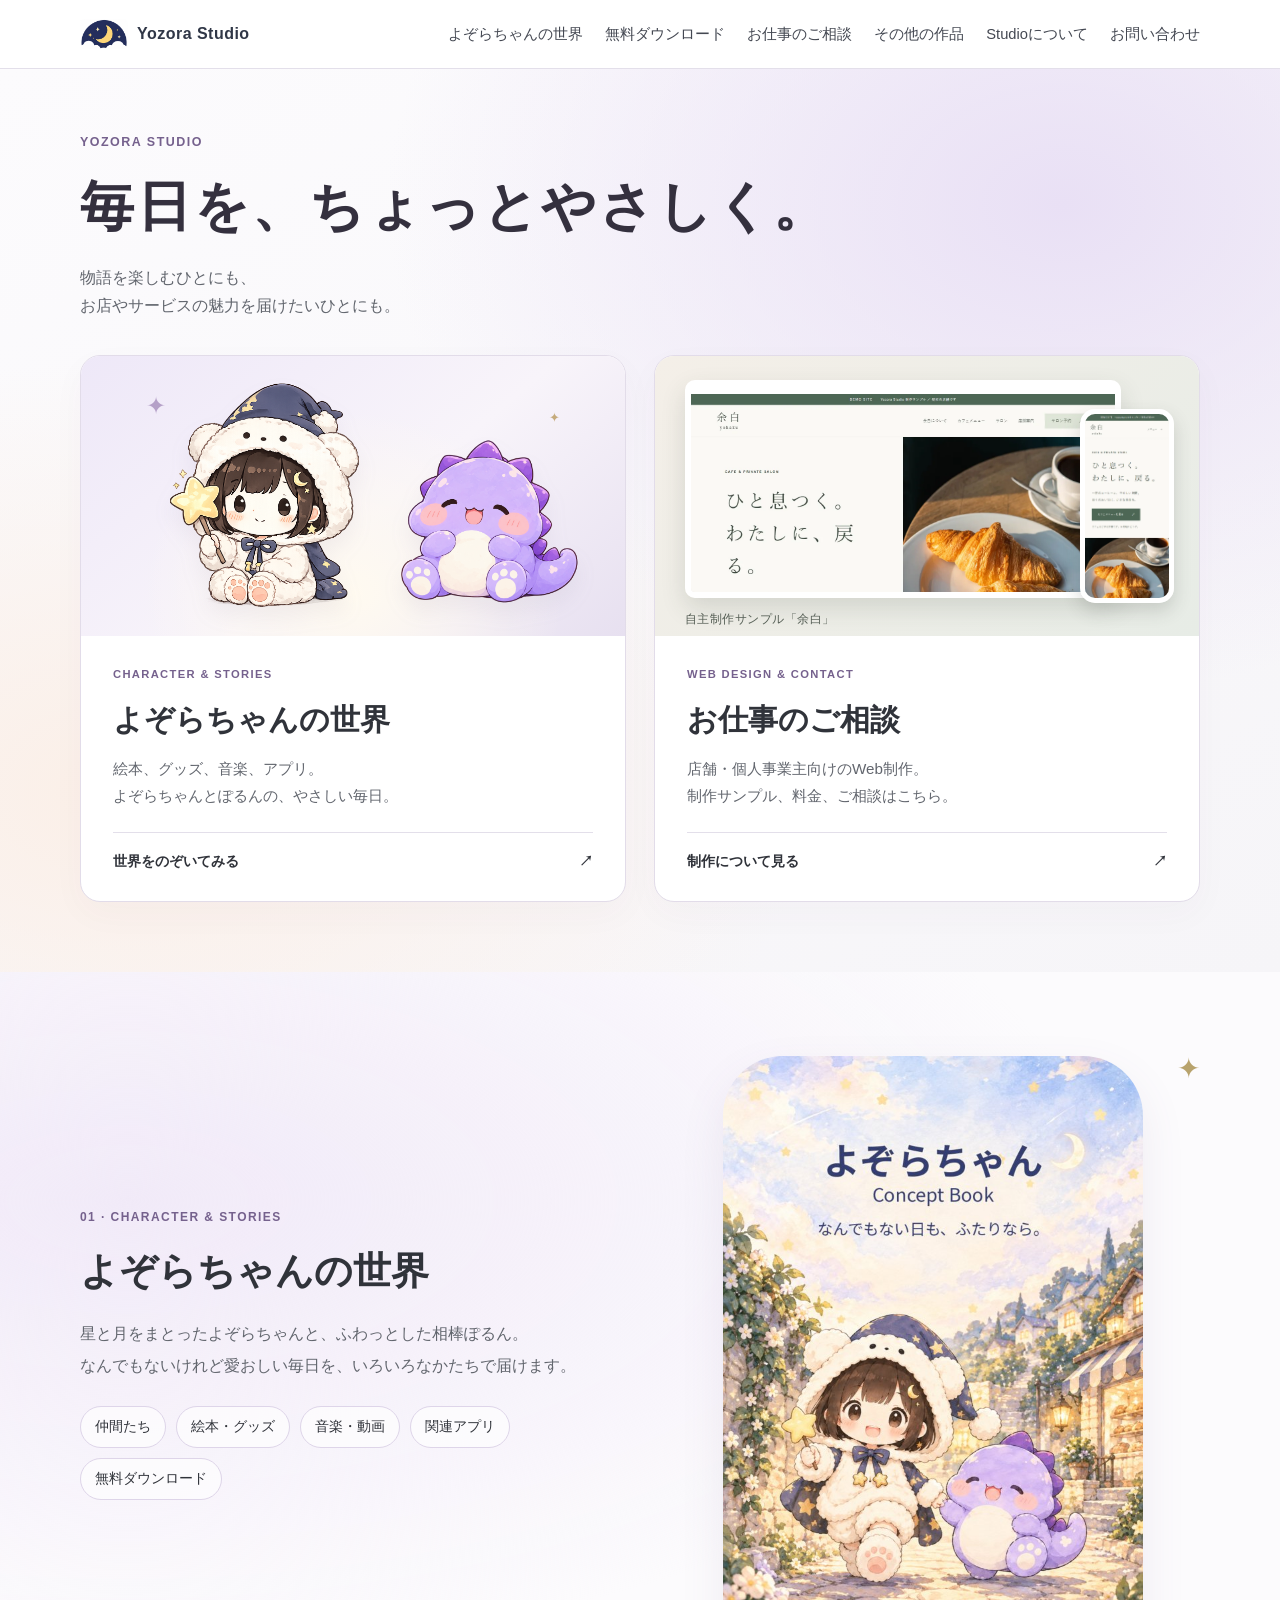
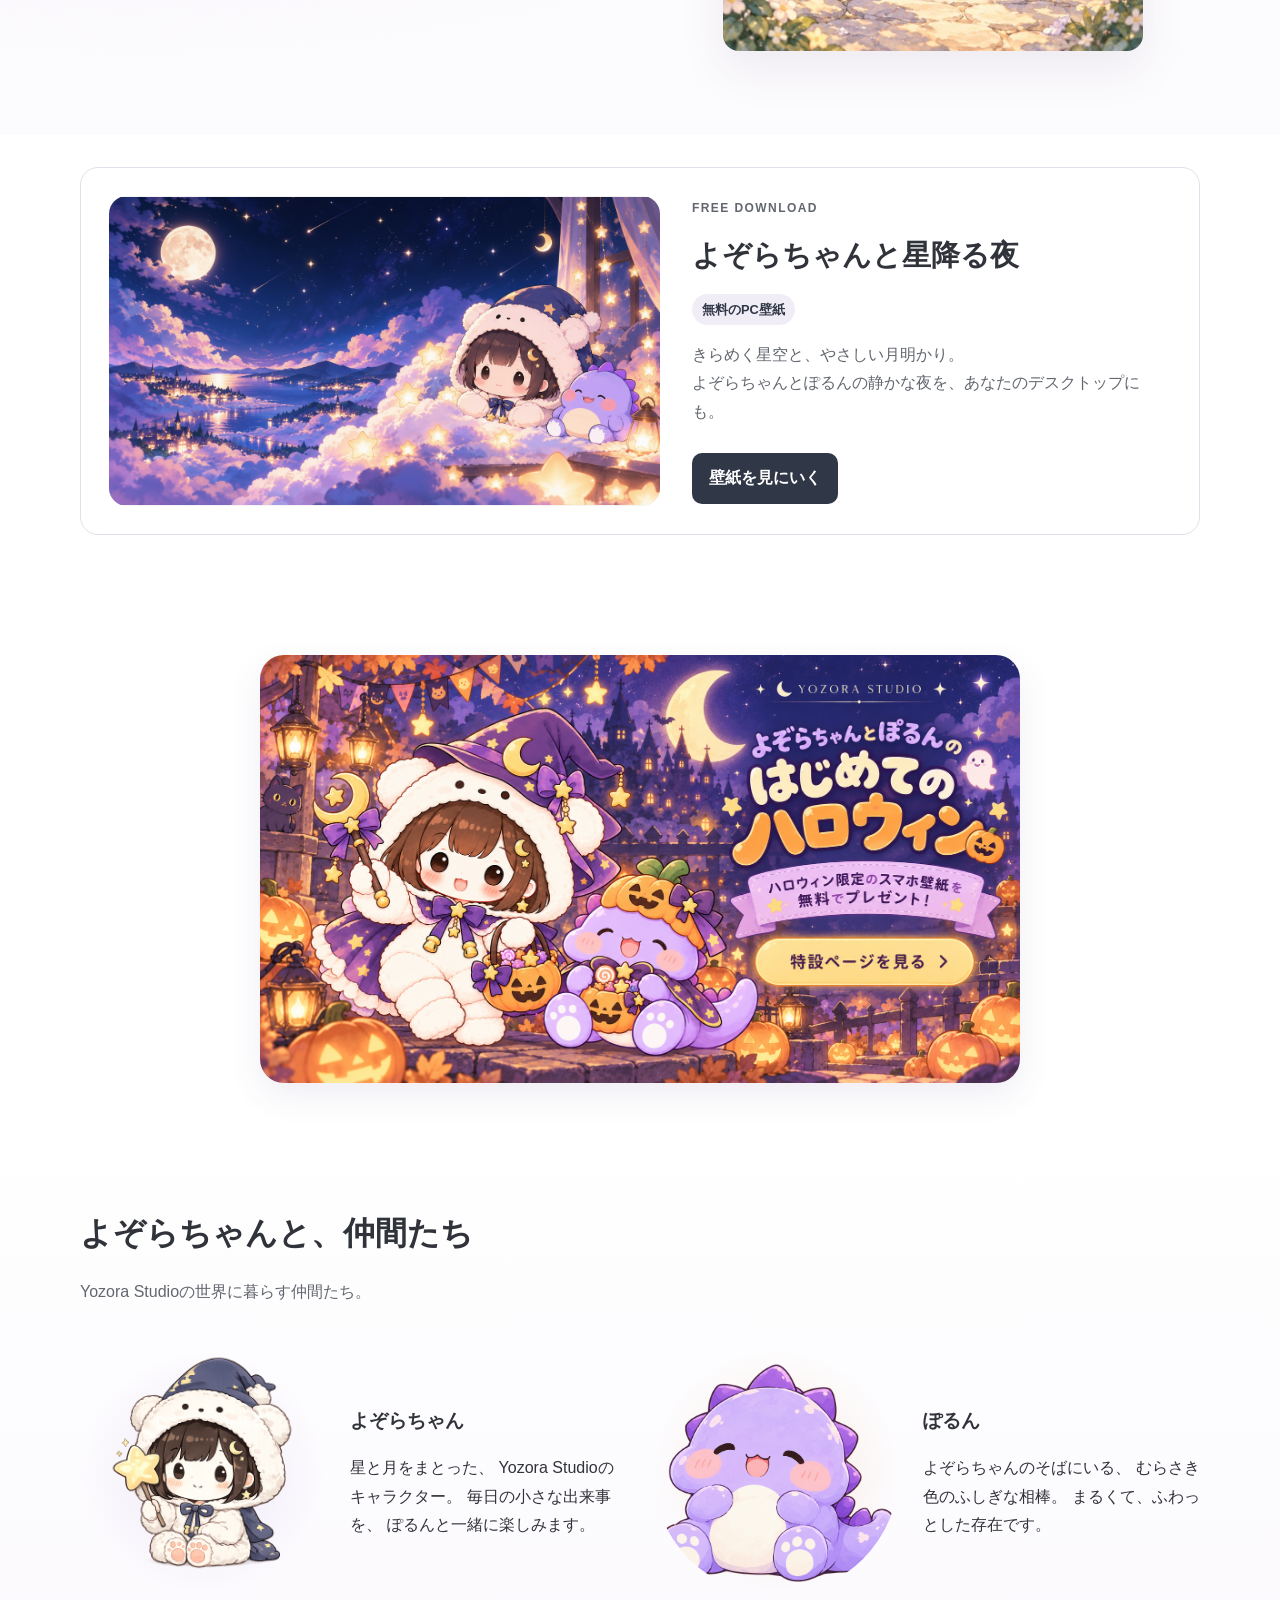
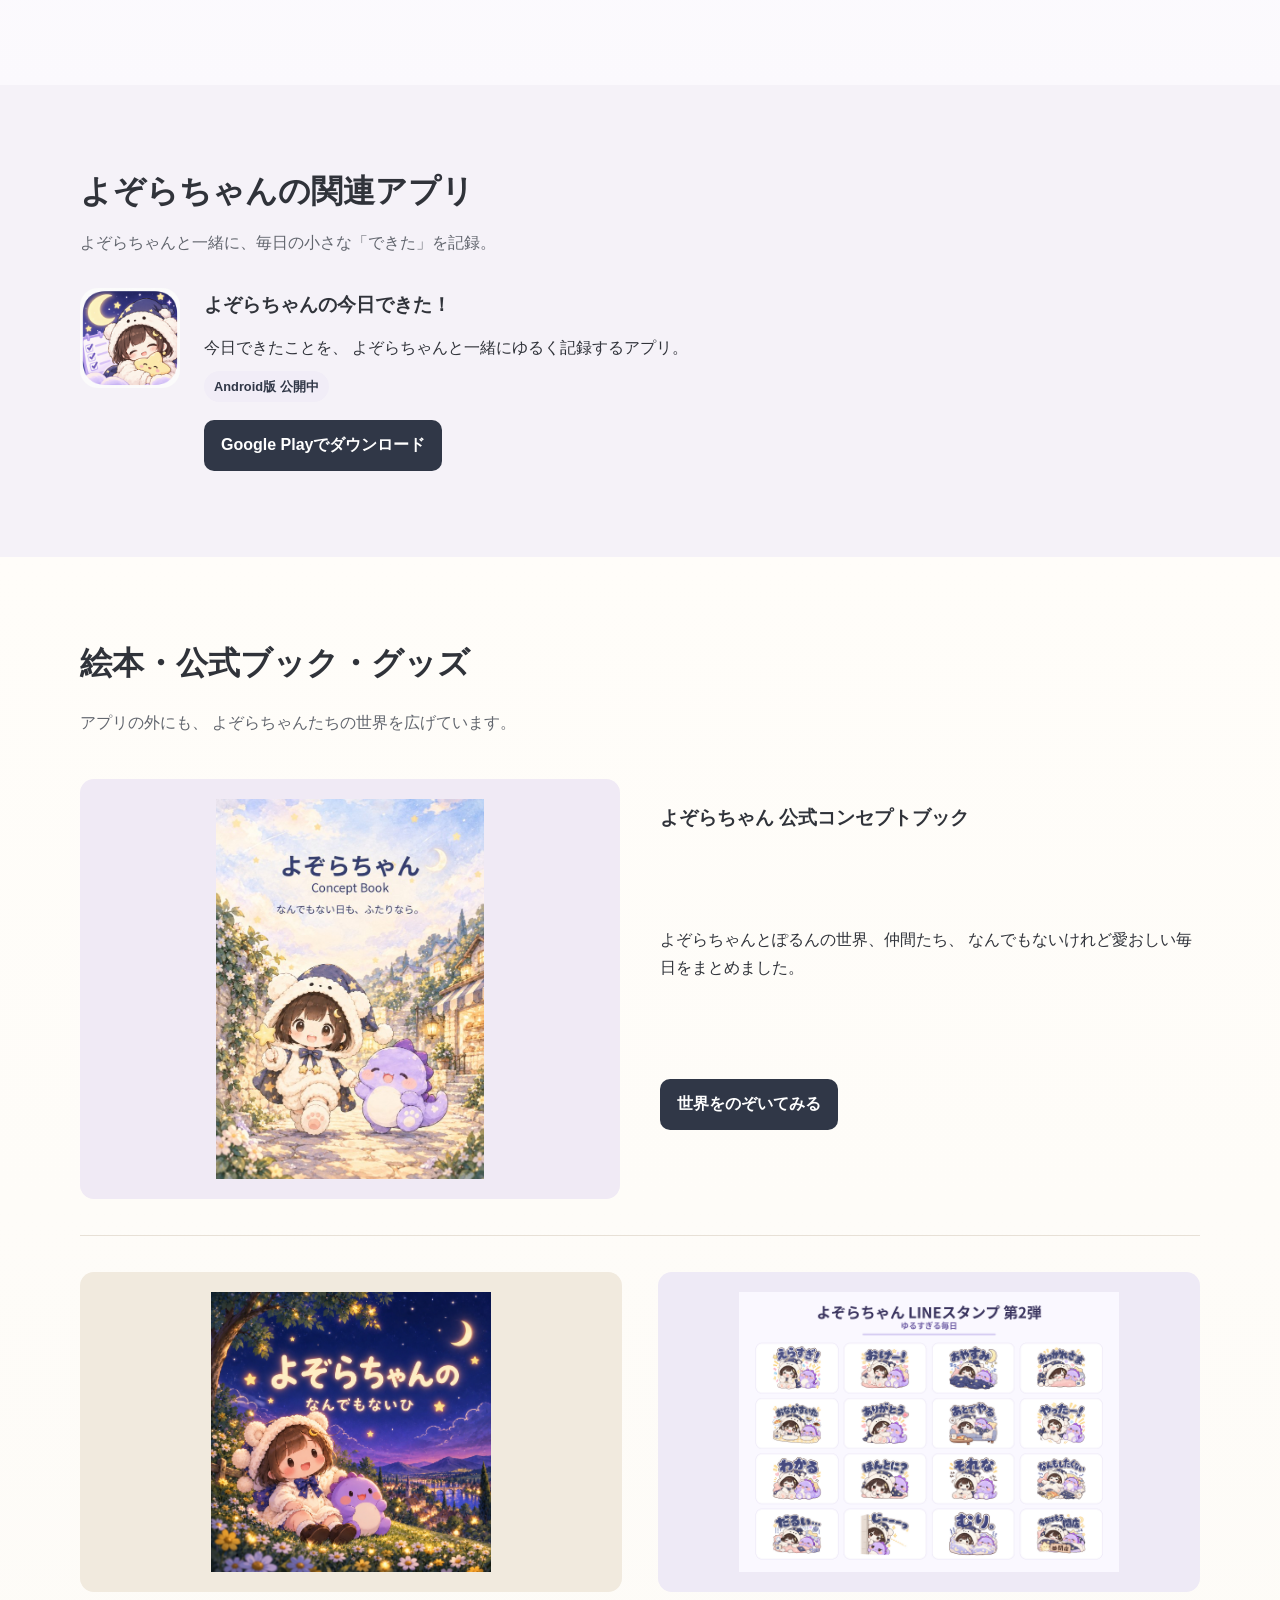
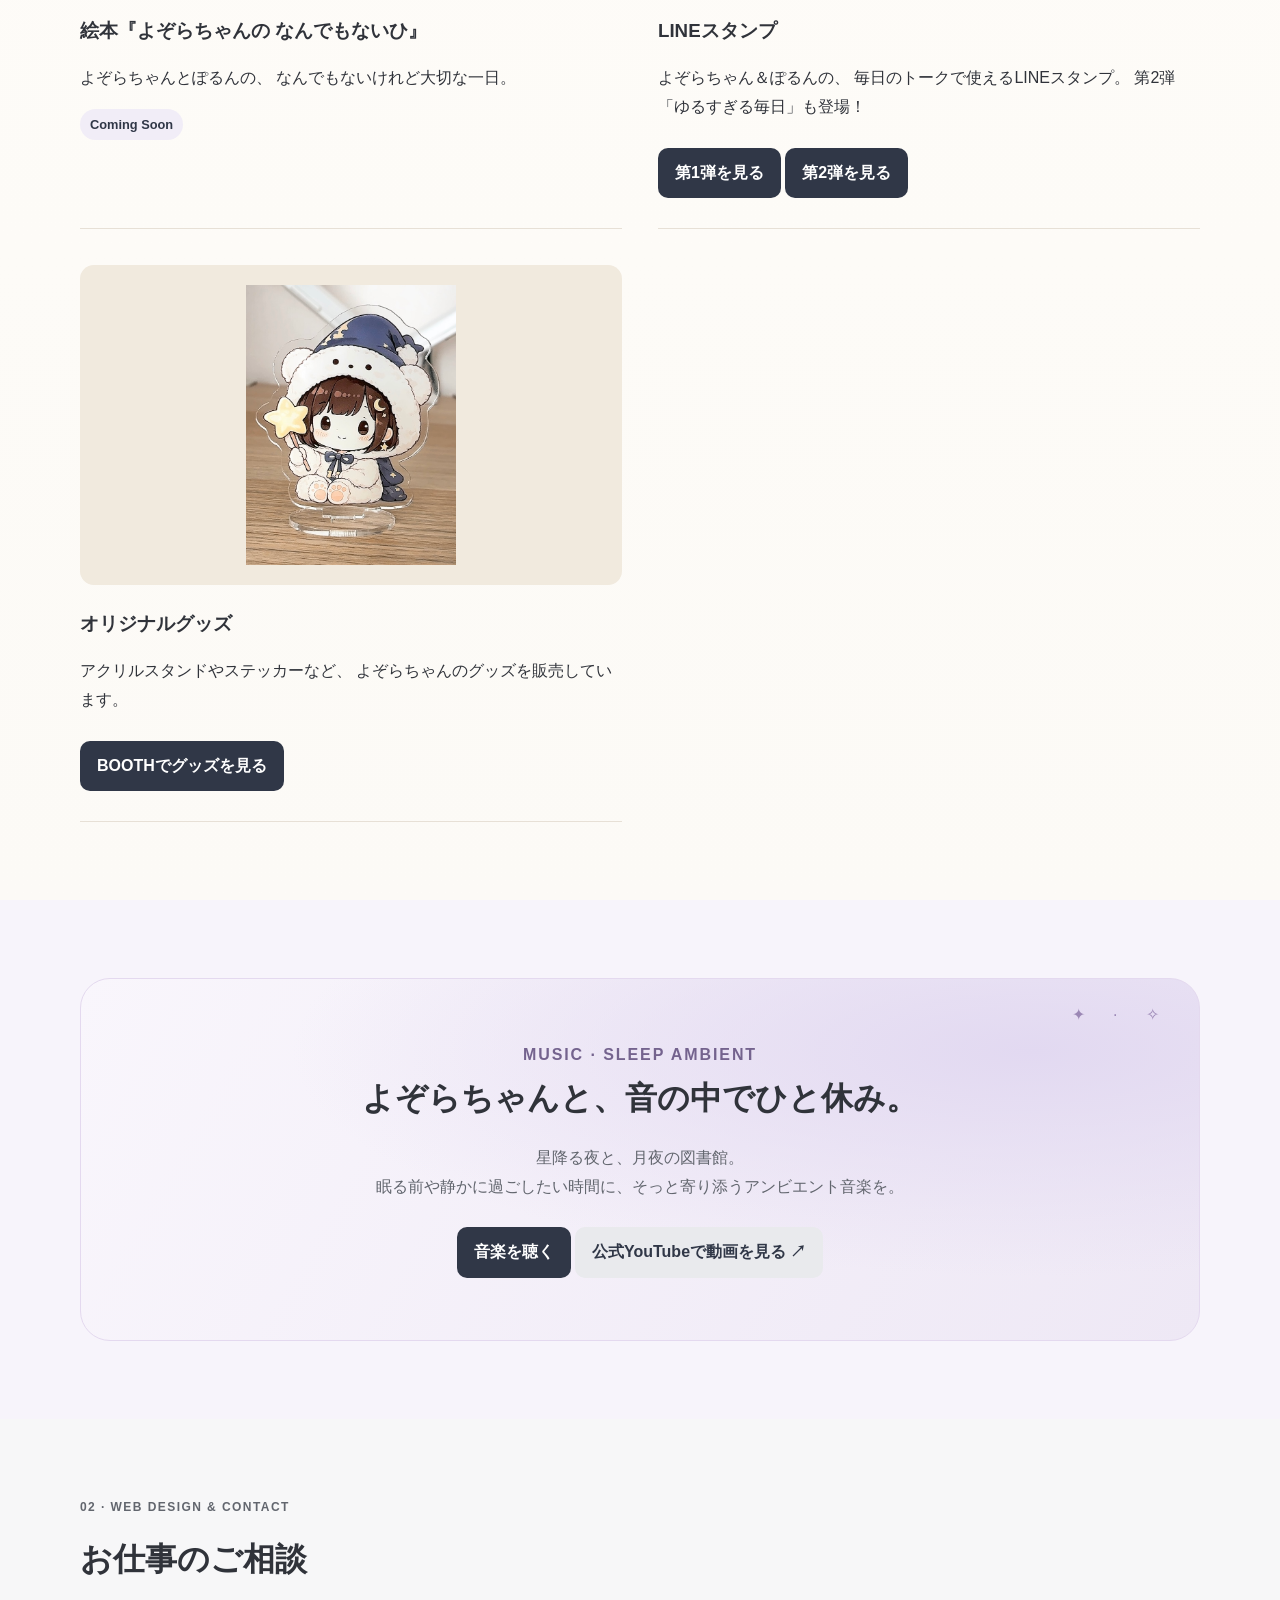
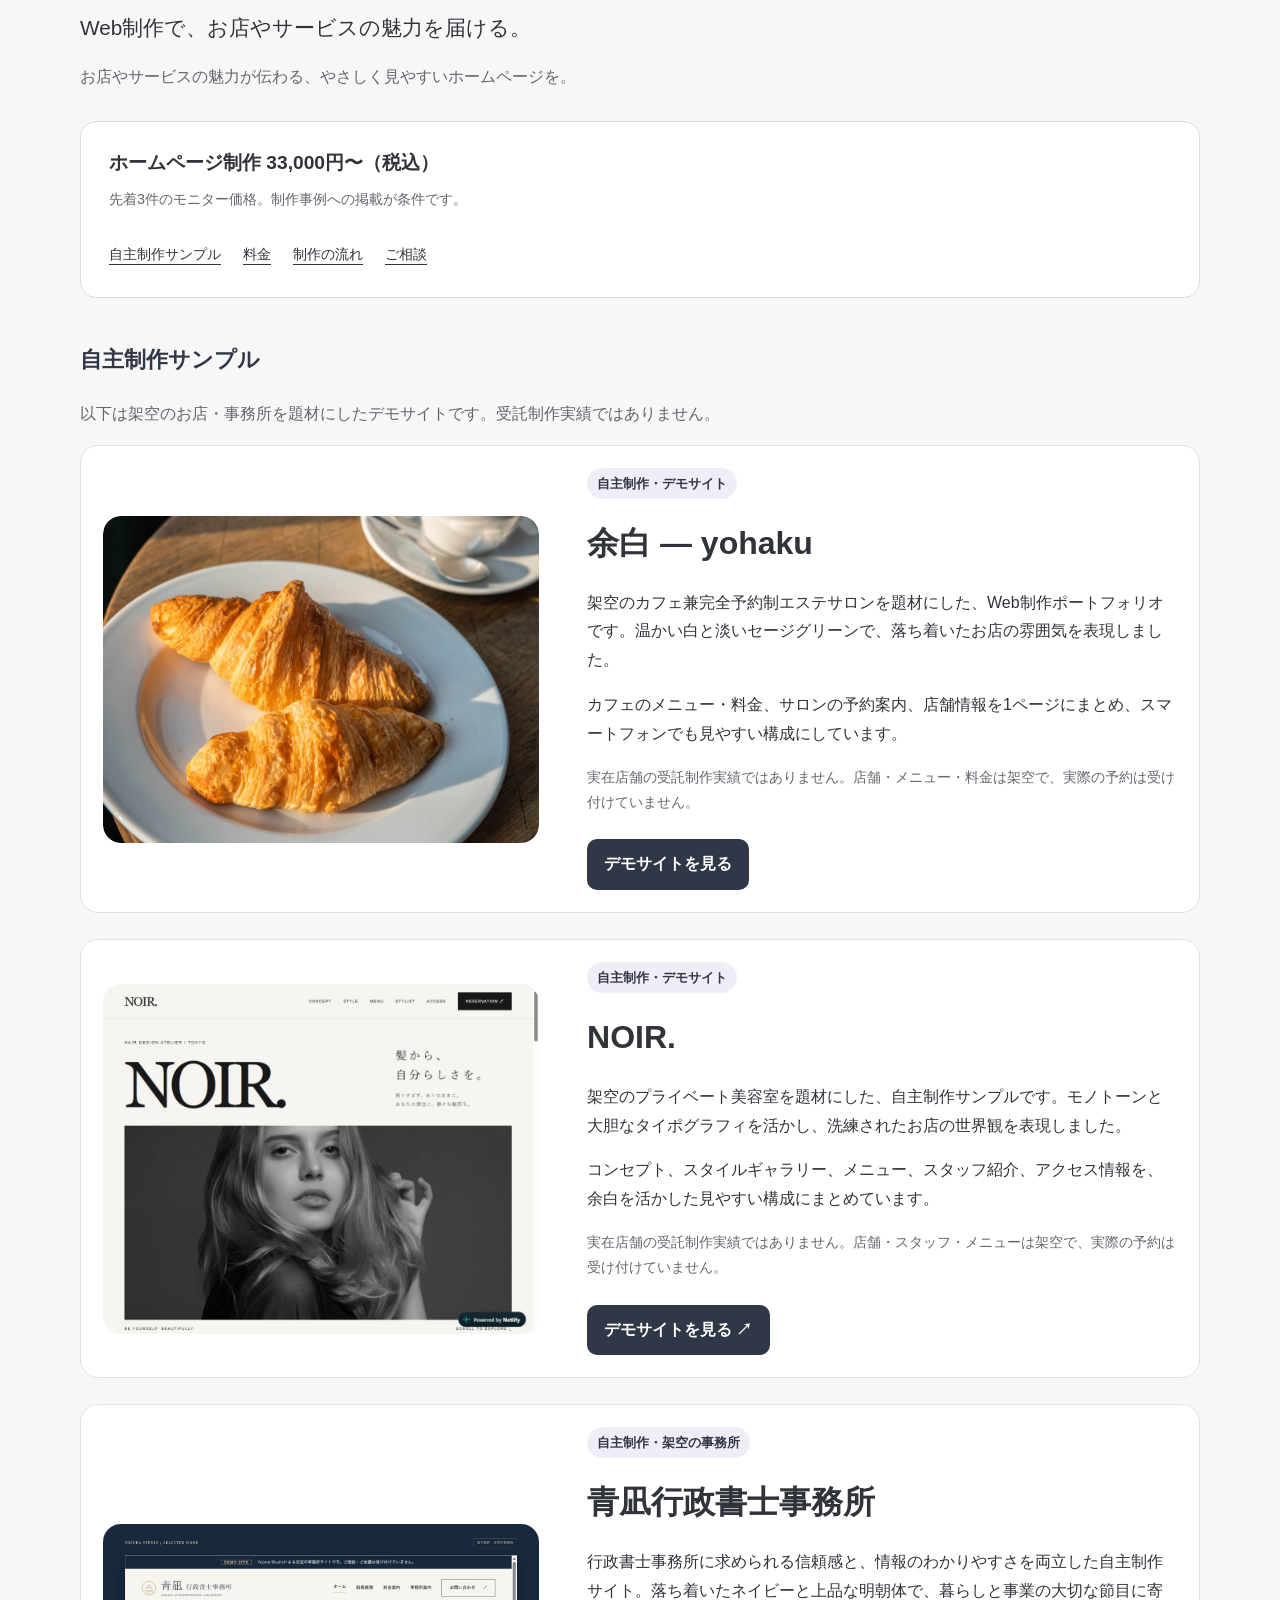
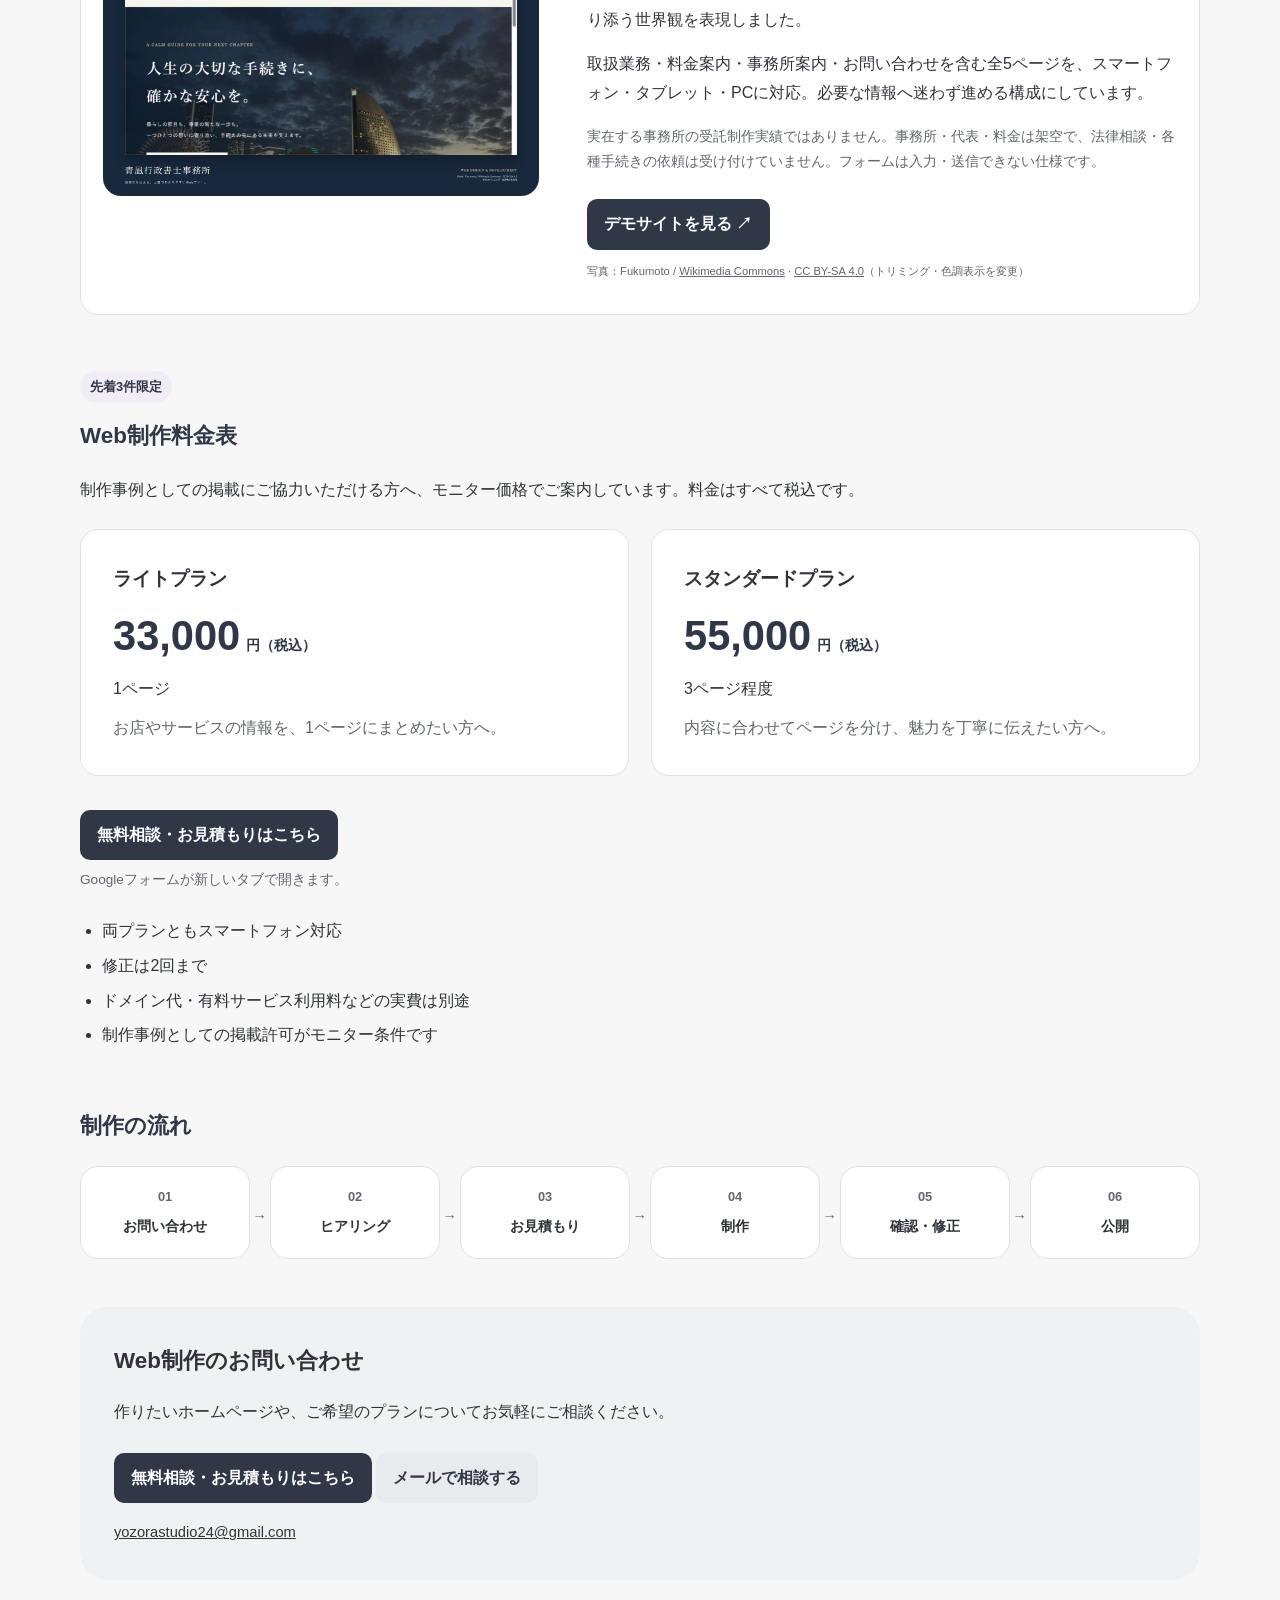
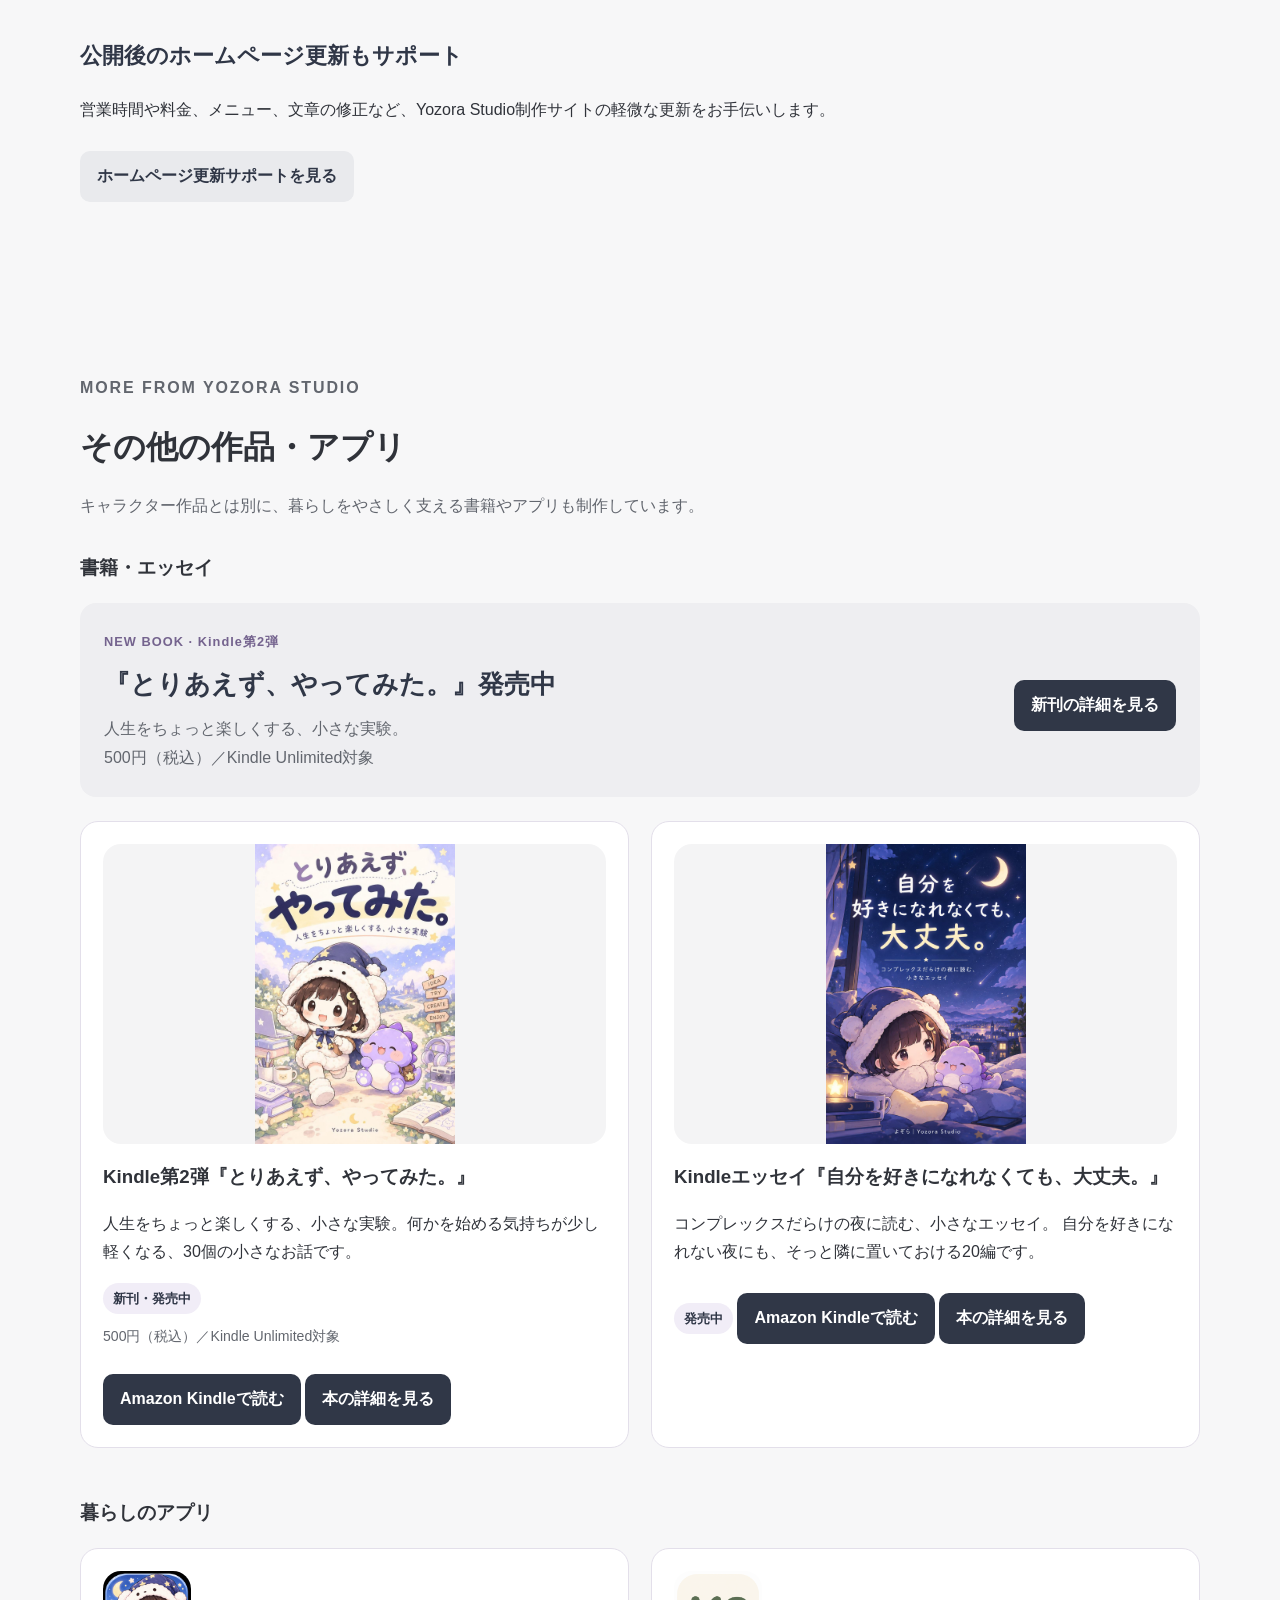
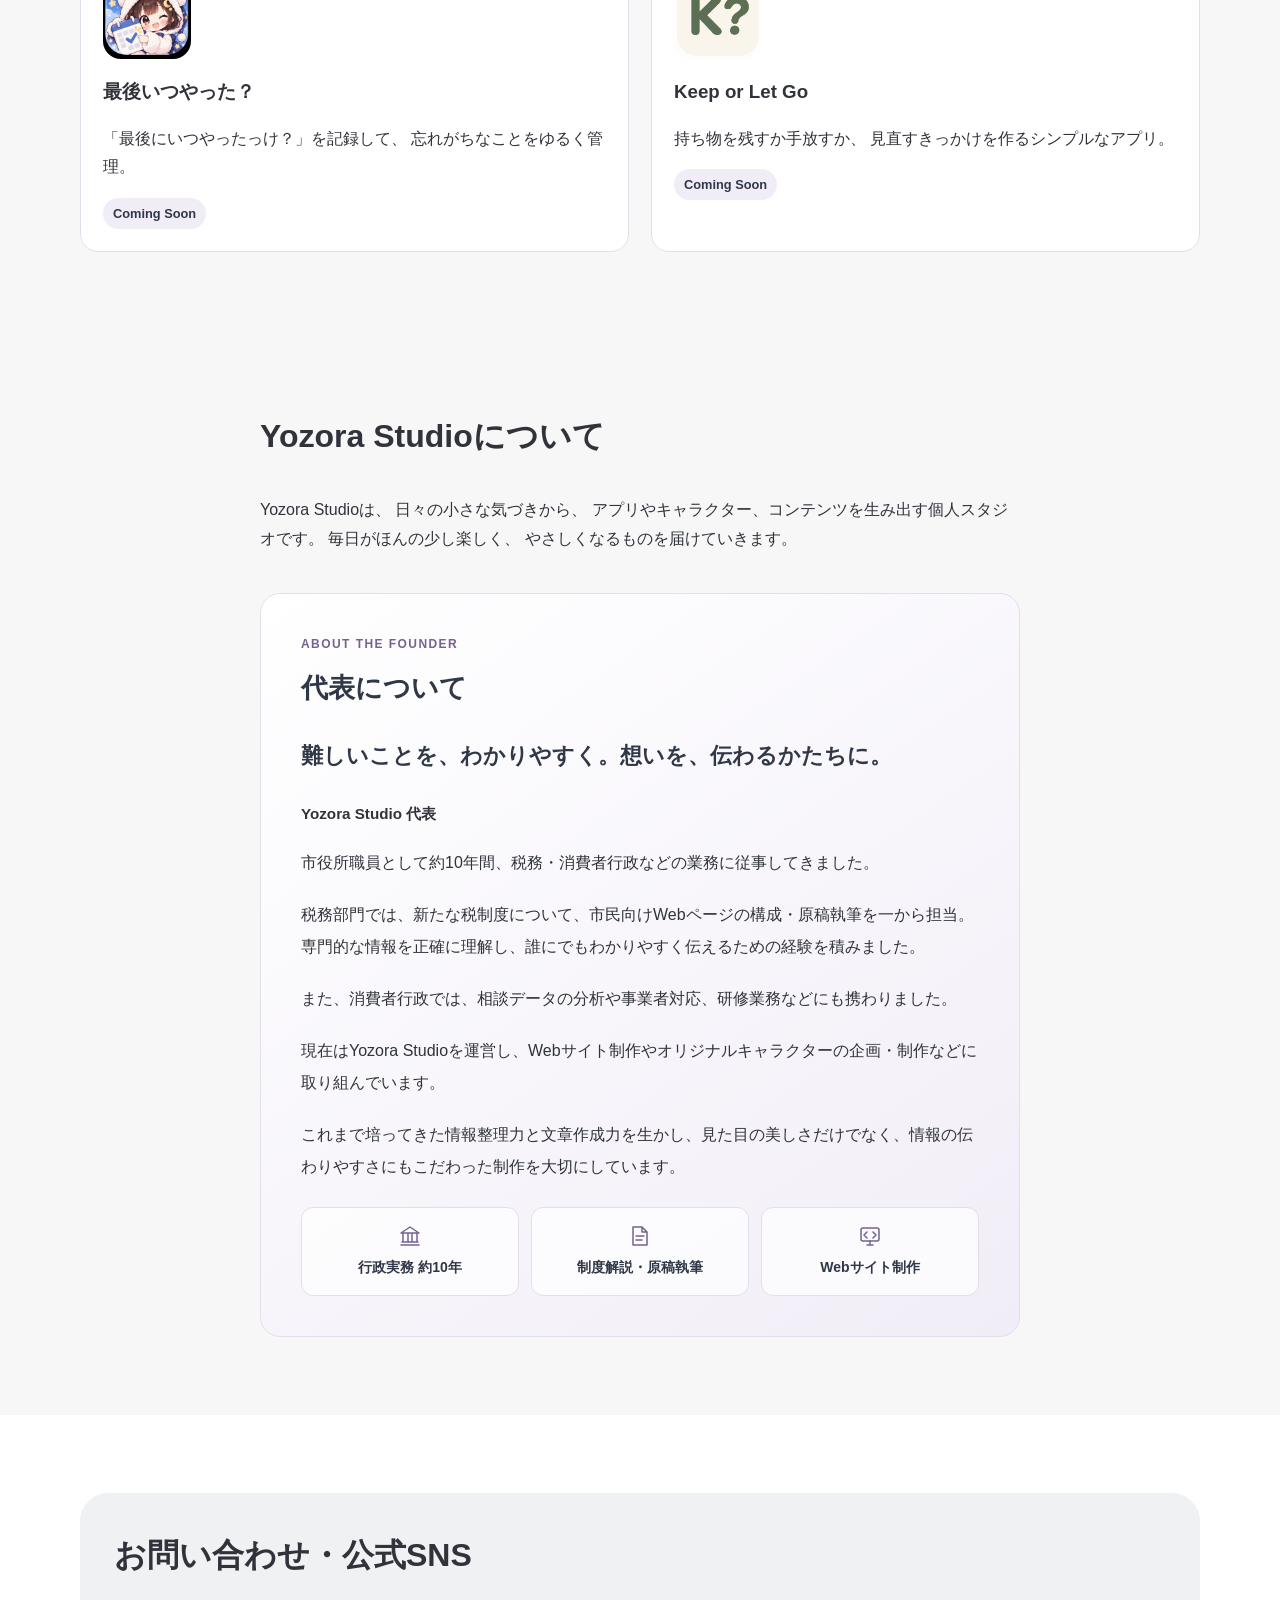
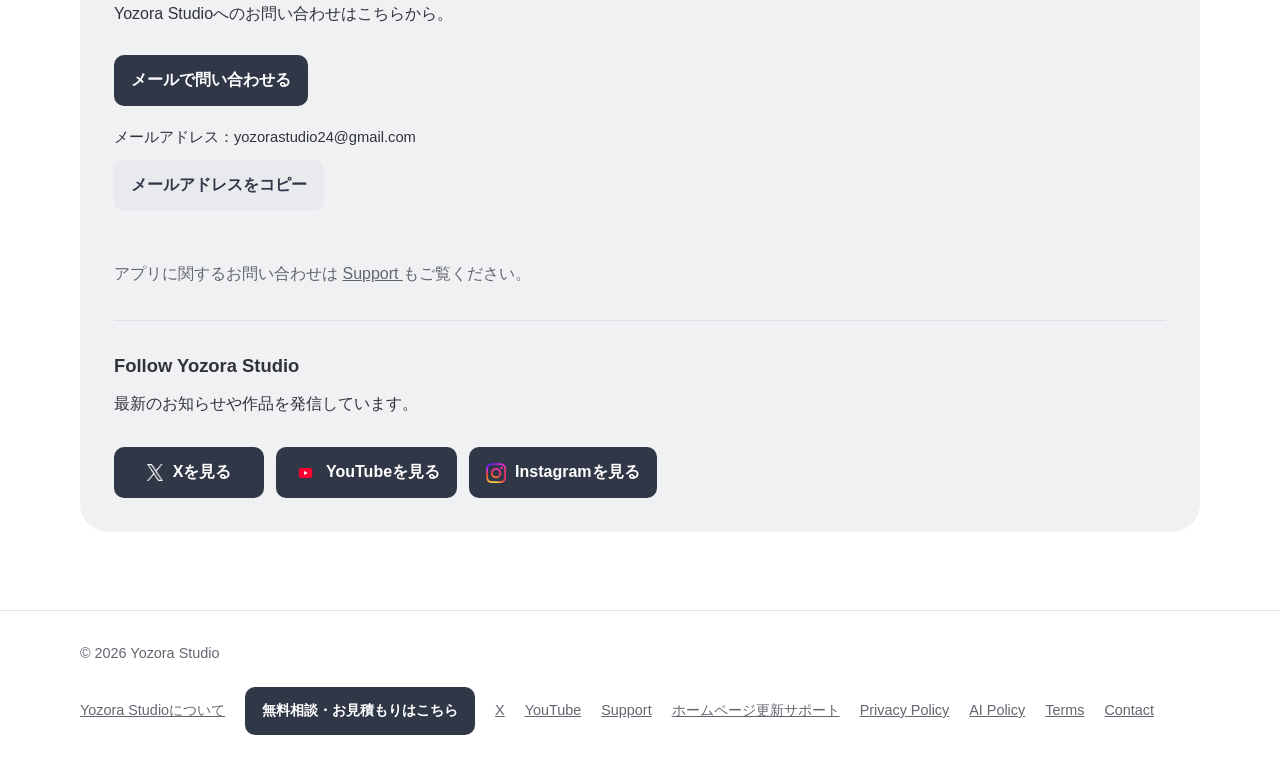
==== commit 234fd120: "無料壁紙ページを完成し、トップページに紹介と導線を追加" ====
--- a/index.html
+++ b/index.html
@@ -47,7 +47,7 @@
     ]
   }
   </script>
-<link rel="stylesheet" href="/home.css?v=20261014-founder-cards">
+<link rel="stylesheet" href="/home.css?v=20261017-wallpaper">
 </head>
 
 
@@ -69,7 +69,7 @@
     </a>
 
     <nav aria-label="メインナビゲーション">
-<a href="#yozora-world">よぞらちゃんの世界</a><a href="#web-design">お仕事のご相談</a><a href="#studio-works">その他の作品</a><a href="/#about">Studioについて</a><a href="#contact">お問い合わせ</a>
+<a href="#yozora-world">よぞらちゃんの世界</a><a href="/free-download.html">無料ダウンロード</a><a href="#web-design">お仕事のご相談</a><a href="#studio-works">その他の作品</a><a href="/#about">Studioについて</a><a href="#contact">お問い合わせ</a>
 </nav>
 
   </div>
@@ -91,10 +91,27 @@
 <a class="entrance" href="#yozora-world"><div class="entrance-visual character-visual"><img src="/yozora.png" alt="よぞらちゃん"><img src="/porun.png" alt="ぽるん"></div><div class="entrance-copy"><span class="eyebrow">CHARACTER &amp; STORIES</span><h2>よぞらちゃんの世界</h2><p>絵本、グッズ、音楽、アプリ。<br>よぞらちゃんとぽるんの、やさしい毎日。</p><span class="entrance-action">世界をのぞいてみる <span aria-hidden="true">↗</span></span></div></a>
 <a class="entrance" href="#web-design"><div class="entrance-visual web-visual"><div class="screen-pc"><img src="/yohaku-pc.webp" alt="自主制作サイト「余白」のPC画面"></div><div class="screen-mobile"><img src="/yohaku-mobile.webp" alt="自主制作サイト「余白」のスマートフォン画面"></div><span class="sample-caption">自主制作サンプル「余白」</span></div><div class="entrance-copy"><span class="eyebrow">WEB DESIGN &amp; CONTACT</span><h2>お仕事のご相談</h2><p>店舗・個人事業主向けのWeb制作。<br>制作サンプル、料金、ご相談はこちら。</p><span class="entrance-action">制作について見る <span aria-hidden="true">↗</span></span></div></a>
 </div></div></section>
-<section id="yozora-world" class="section world-heading"><div class="wrap world-hero"><div class="world-copy"><p class="eyebrow">01 · CHARACTER &amp; STORIES</p><h2>よぞらちゃんの世界</h2><p>星と月をまとったよぞらちゃんと、ふわっとした相棒ぽるん。<br>なんでもないけれど愛おしい毎日を、いろいろなかたちで届けます。</p><div class="section-jumps"><a href="#characters">仲間たち</a><a href="#works">絵本・グッズ</a><a href="#music">音楽・動画</a><a href="#apps">関連アプリ</a></div></div><div class="world-illustration"><img src="/concept-book/page-1.jpg" alt="よぞらちゃんとぽるんの世界を描いた公式コンセプトブックのイラスト" width="800" height="800" loading="lazy"></div></div></section>
-
-
-
+<section id="yozora-world" class="section world-heading"><div class="wrap world-hero"><div class="world-copy"><p class="eyebrow">01 · CHARACTER &amp; STORIES</p><h2>よぞらちゃんの世界</h2><p>星と月をまとったよぞらちゃんと、ふわっとした相棒ぽるん。<br>なんでもないけれど愛おしい毎日を、いろいろなかたちで届けます。</p><div class="section-jumps"><a href="#characters">仲間たち</a><a href="#works">絵本・グッズ</a><a href="#music">音楽・動画</a><a href="#apps">関連アプリ</a><a href="/free-download.html">無料ダウンロード</a></div></div><div class="world-illustration"><img src="/concept-book/page-1.jpg" alt="よぞらちゃんとぽるんの世界を描いた公式コンセプトブックのイラスト" width="800" height="800" loading="lazy"></div></div></section>
+
+
+
+
+<section class="section wallpaper-feature" aria-labelledby="wallpaper-title">
+  <div class="wrap">
+    <article class="card wallpaper-home-card">
+      <a class="wallpaper-preview" href="/free-download.html" aria-label="壁紙『よぞらちゃんと星降る夜』の紹介を見る">
+        <img src="/yozora-night-wallpaper.png" alt="星降る夜空と月明かりに包まれる、よぞらちゃんとぽるんのPC壁紙" width="1376" height="768" loading="lazy">
+      </a>
+      <div>
+        <p class="eyebrow">FREE DOWNLOAD</p>
+        <h2 id="wallpaper-title">よぞらちゃんと星降る夜</h2>
+        <span class="tag">無料のPC壁紙</span>
+        <p>きらめく星空と、やさしい月明かり。<br>よぞらちゃんとぽるんの静かな夜を、あなたのデスクトップにも。</p>
+        <a class="btn" href="/free-download.html">壁紙を見にいく</a>
+      </div>
+    </article>
+  </div>
+</section>
 
 <div class="halloween-banner wrap">
   <a class="halloween-banner-link" href="/halloween/" aria-label="よぞらちゃんとぽるんの はじめてのハロウィン 特設ページを見る">
--- a/home.css
+++ b/home.css
@@ -169,3 +169,15 @@
 .world-illustration img { aspect-ratio:auto; border-radius:60px 60px 16px 16px; max-width:420px; margin:0 auto; }
 .world-copy h2 { font-size:clamp(1.8rem,3vw,2.5rem); }
 
+
+
+/* Free wallpaper introduction */
+.home-renewal .wallpaper-feature { padding: 32px 0 48px; }
+.wallpaper-home-card { display: grid; grid-template-columns: 1.15fr 1fr; align-items: center; gap: 32px; padding: 28px; }
+.wallpaper-preview { display: block; border-radius: 12px; overflow: hidden; }
+.home-renewal .wallpaper-home-card img { width: 100%; height: auto; aspect-ratio: 16 / 9; object-fit: contain; }
+.wallpaper-home-card .eyebrow { font-size: .75rem; margin: 0 0 10px; }
+.home-renewal .wallpaper-home-card h2 { font-size: clamp(1.3rem, 2.4vw, 1.8rem); margin: 0 0 12px; }
+.wallpaper-home-card p { color: var(--muted); }
+@media (min-width: 761px) { .home-renewal .nav { flex-wrap: wrap; padding: 12px 0; gap: 10px 24px; } }
+@media (max-width: 760px) { .wallpaper-home-card { grid-template-columns: 1fr; gap: 24px; padding: 20px; } }
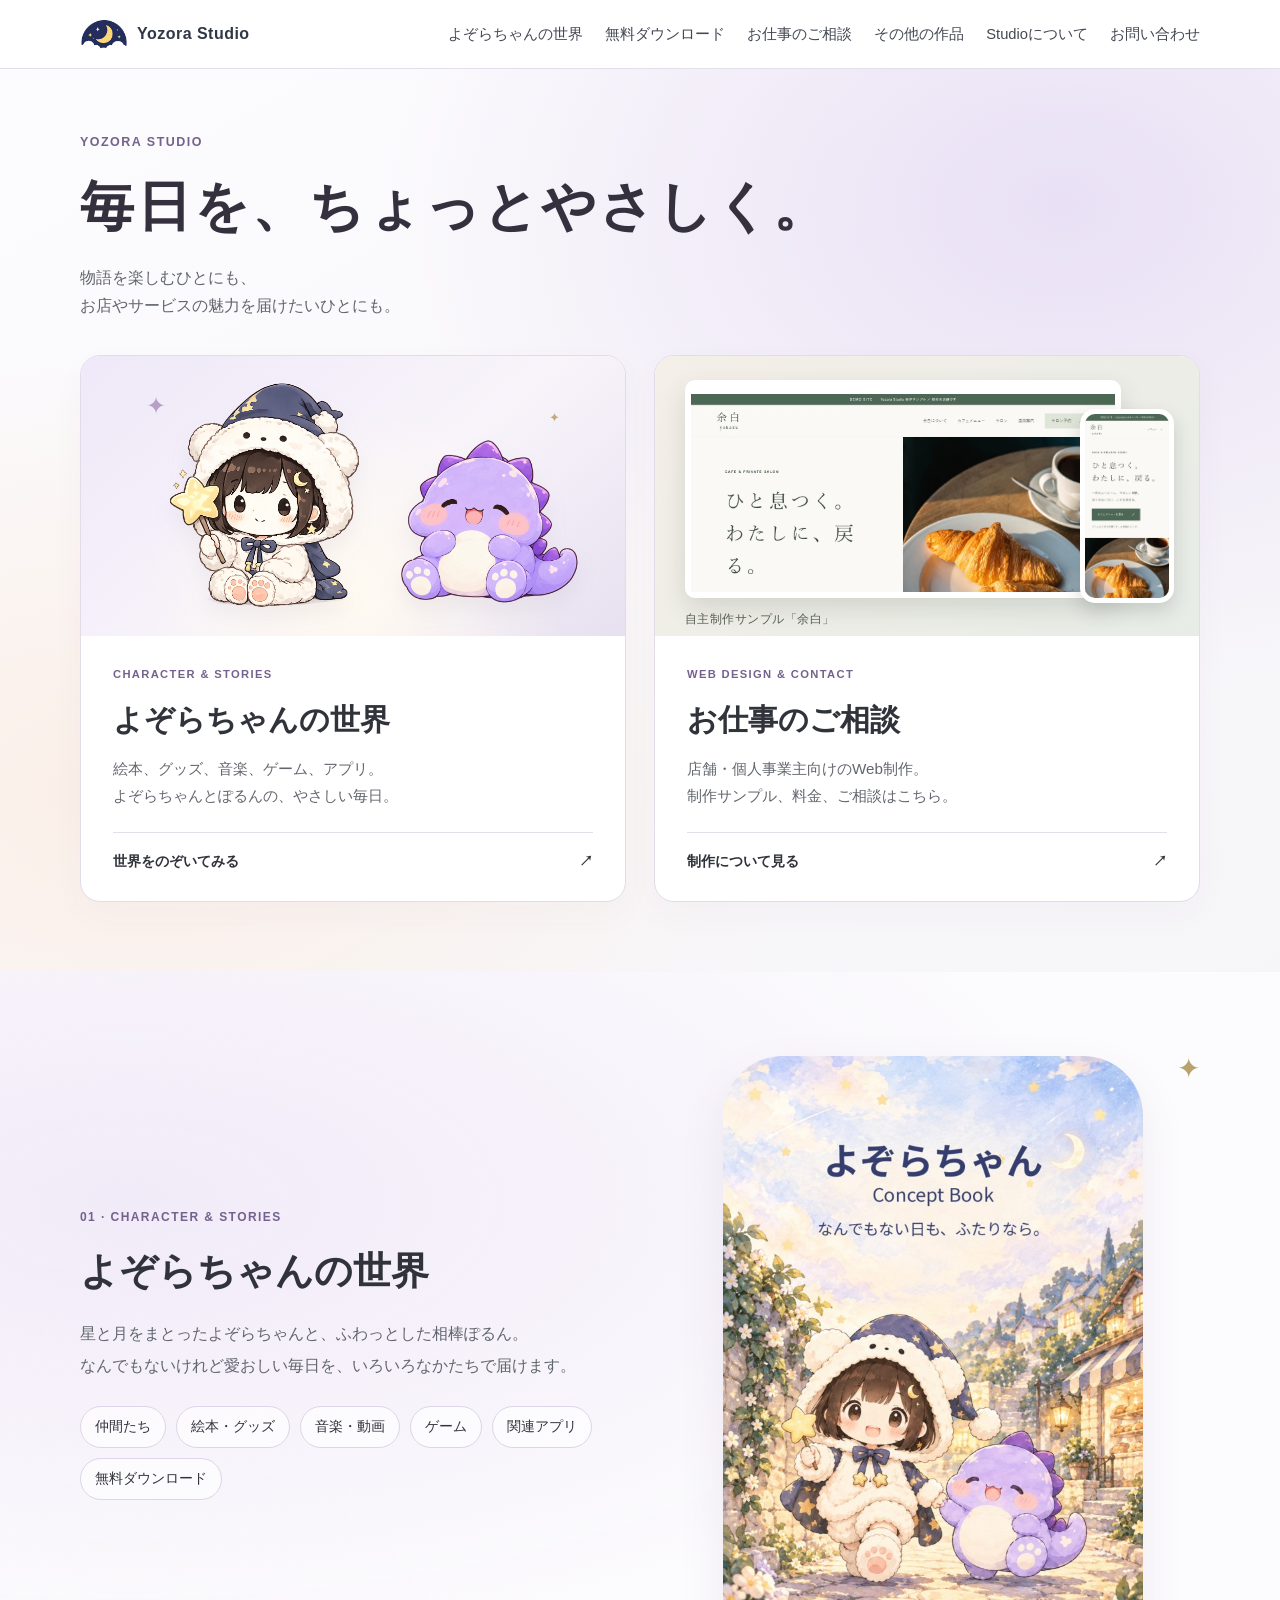
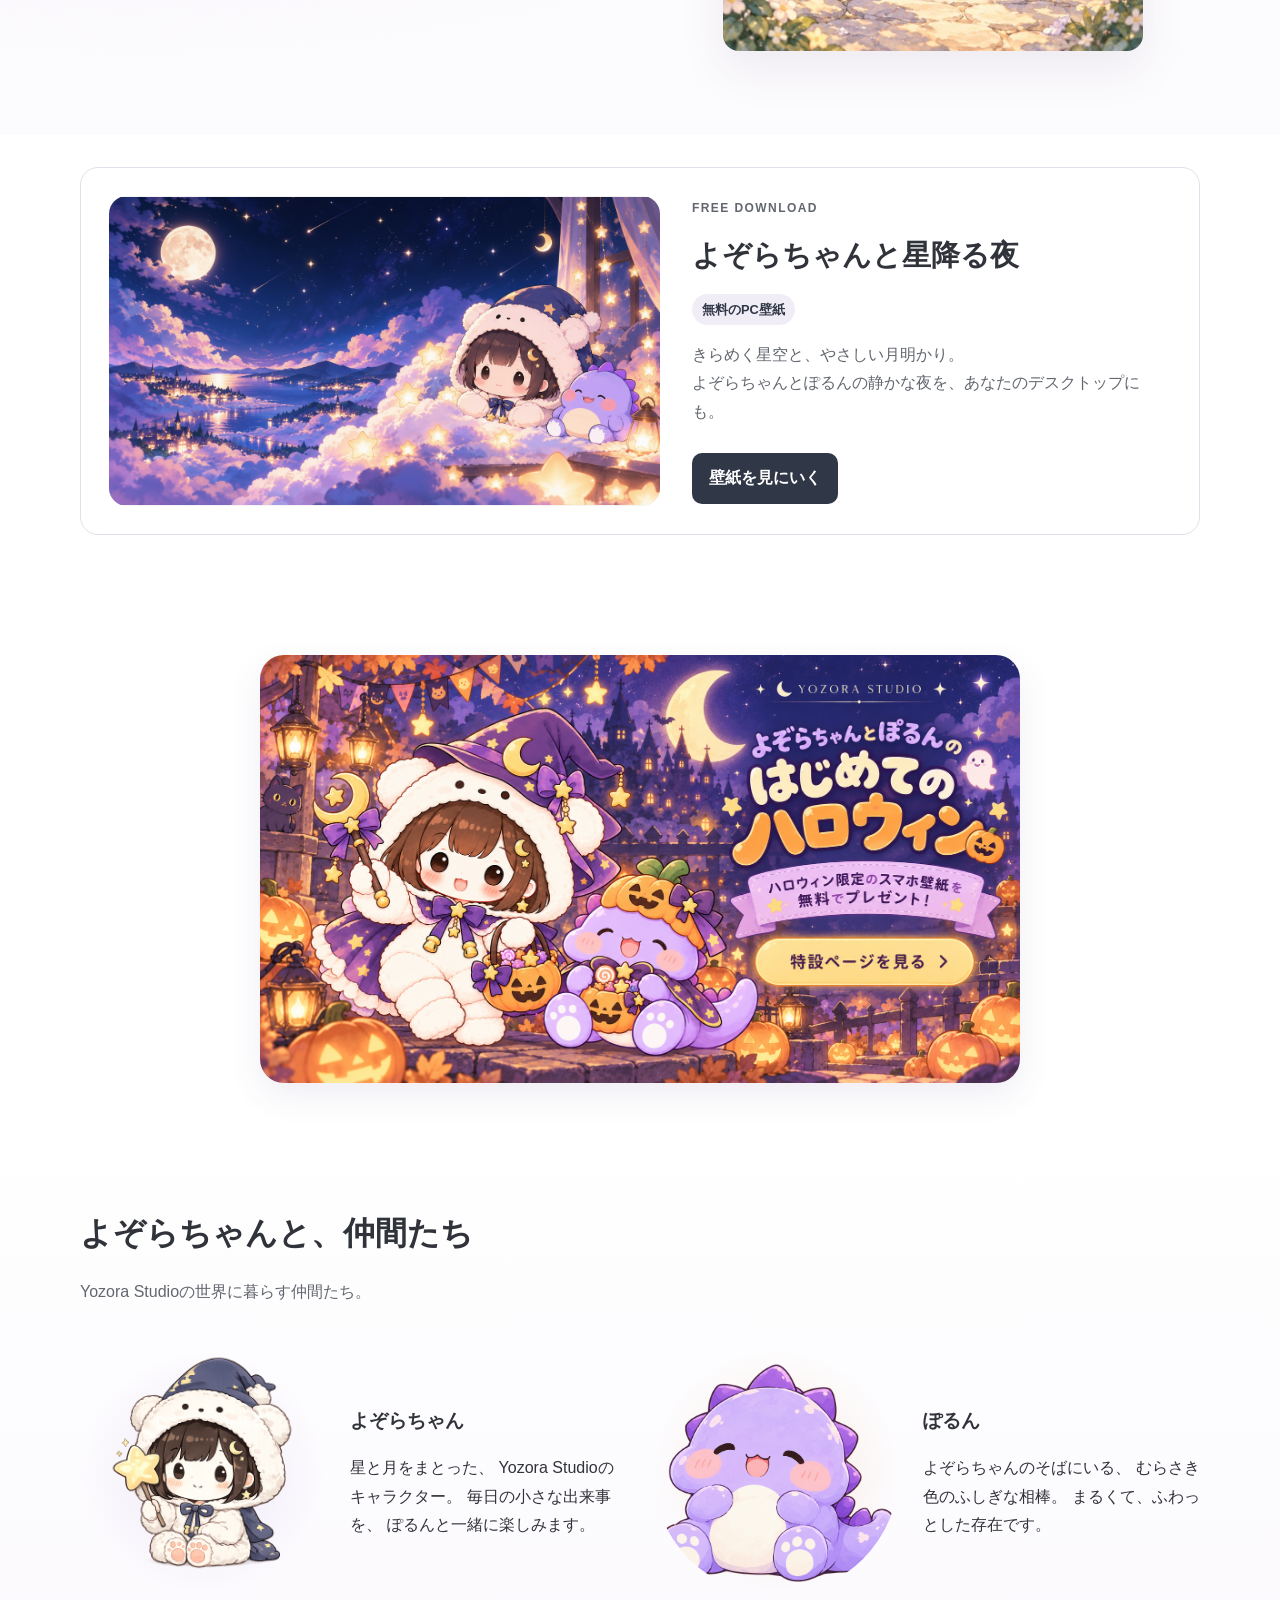
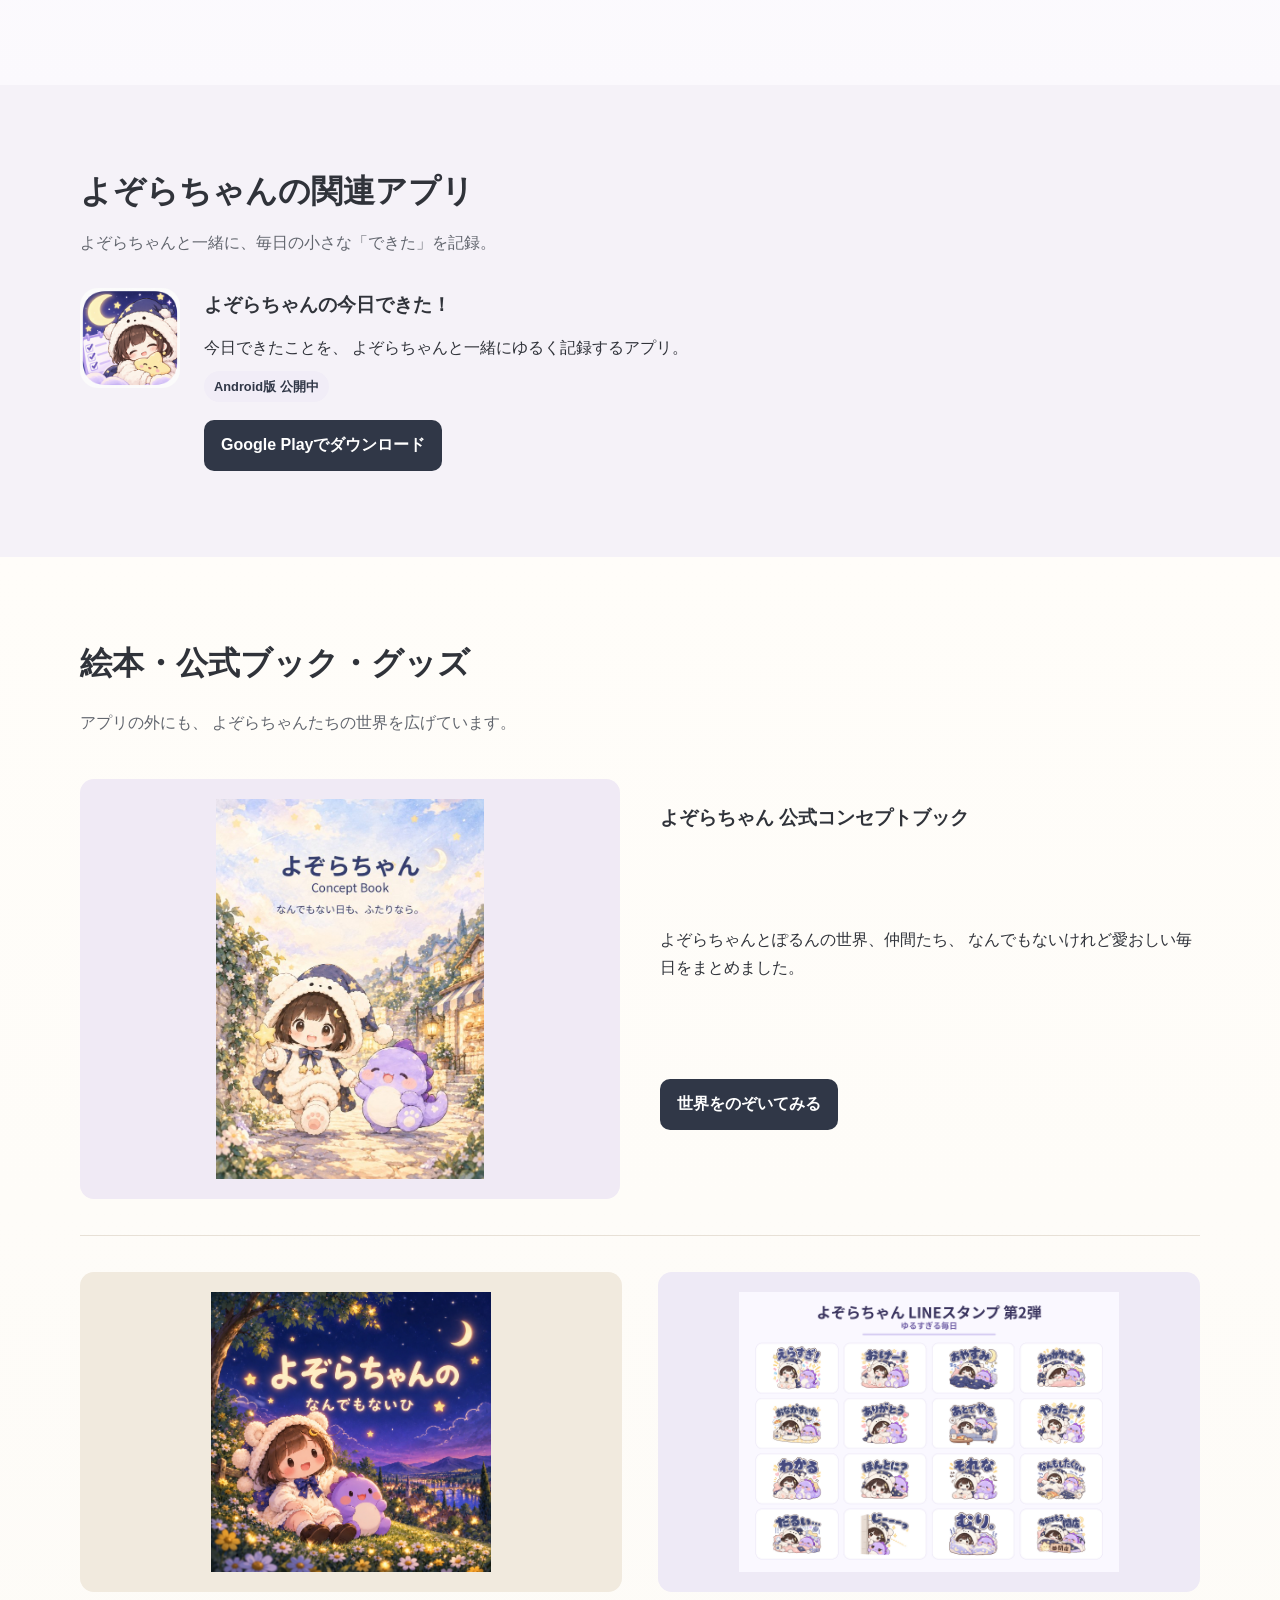
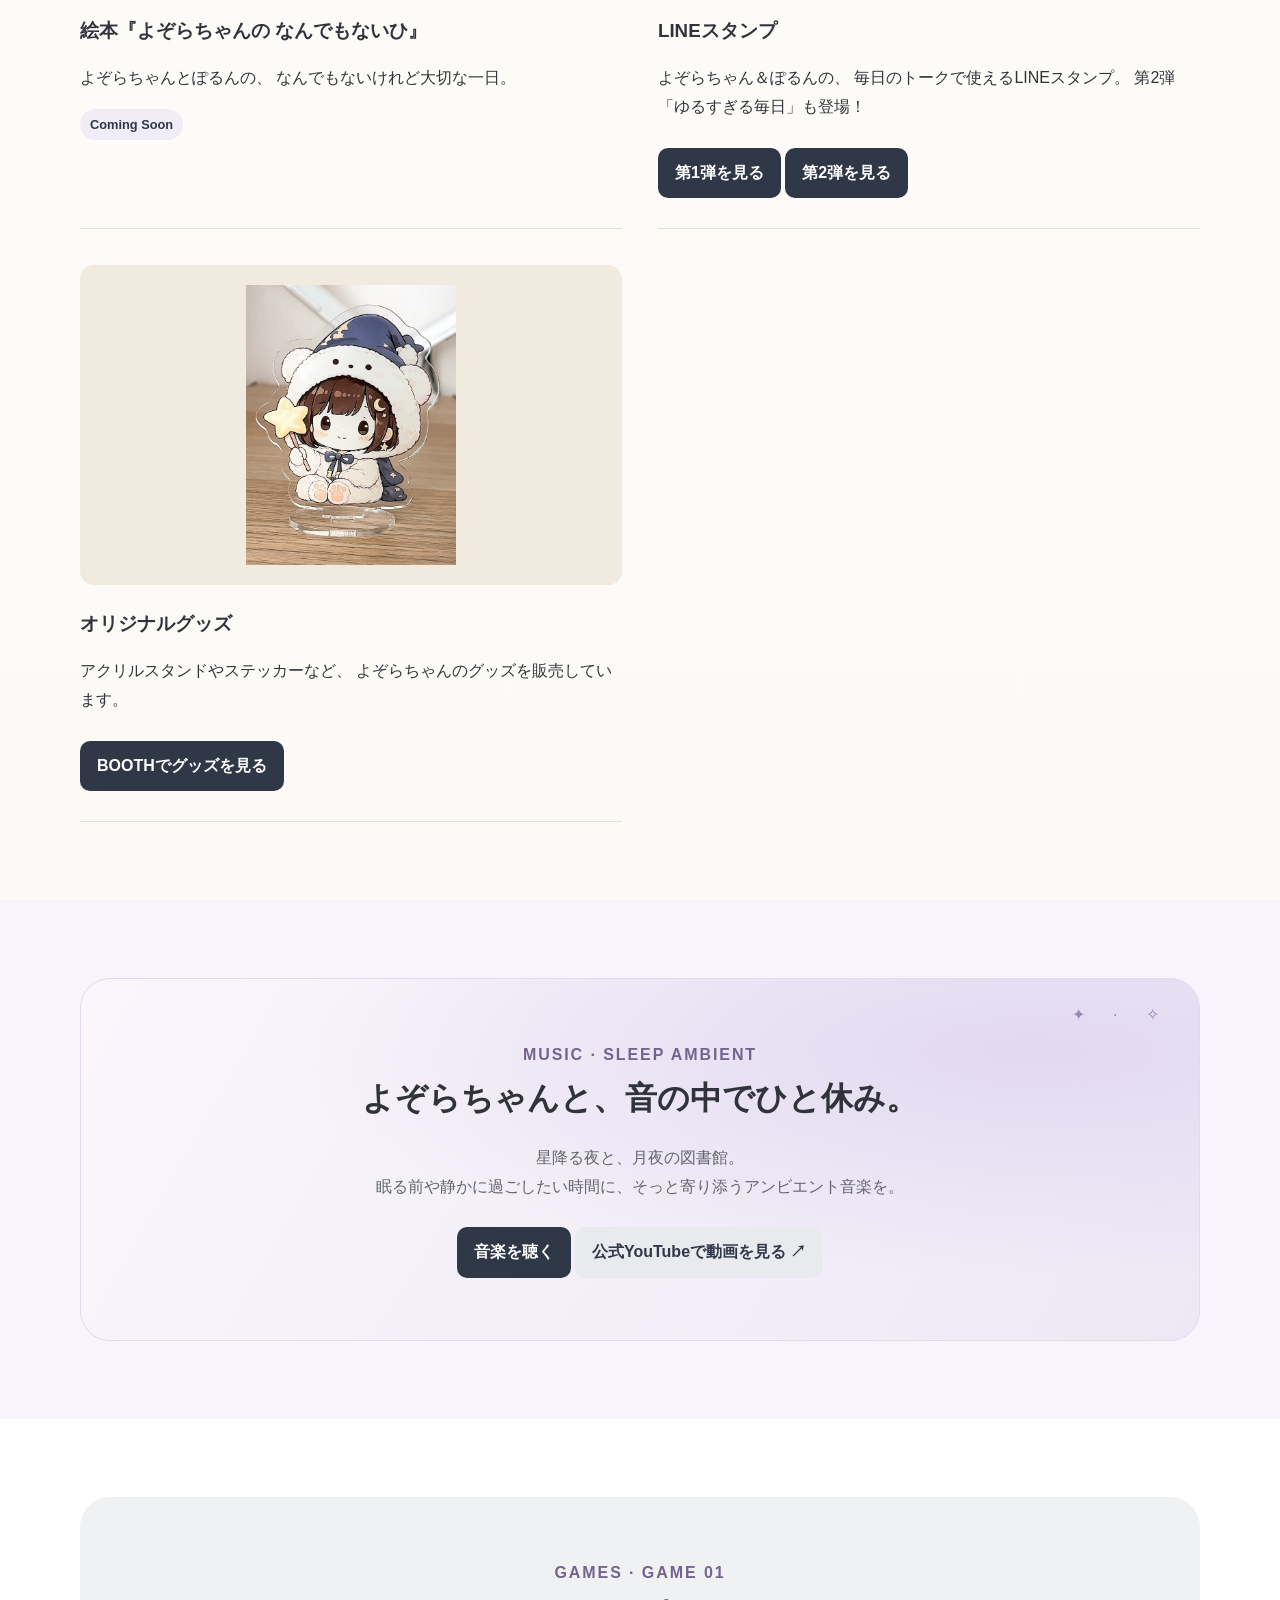
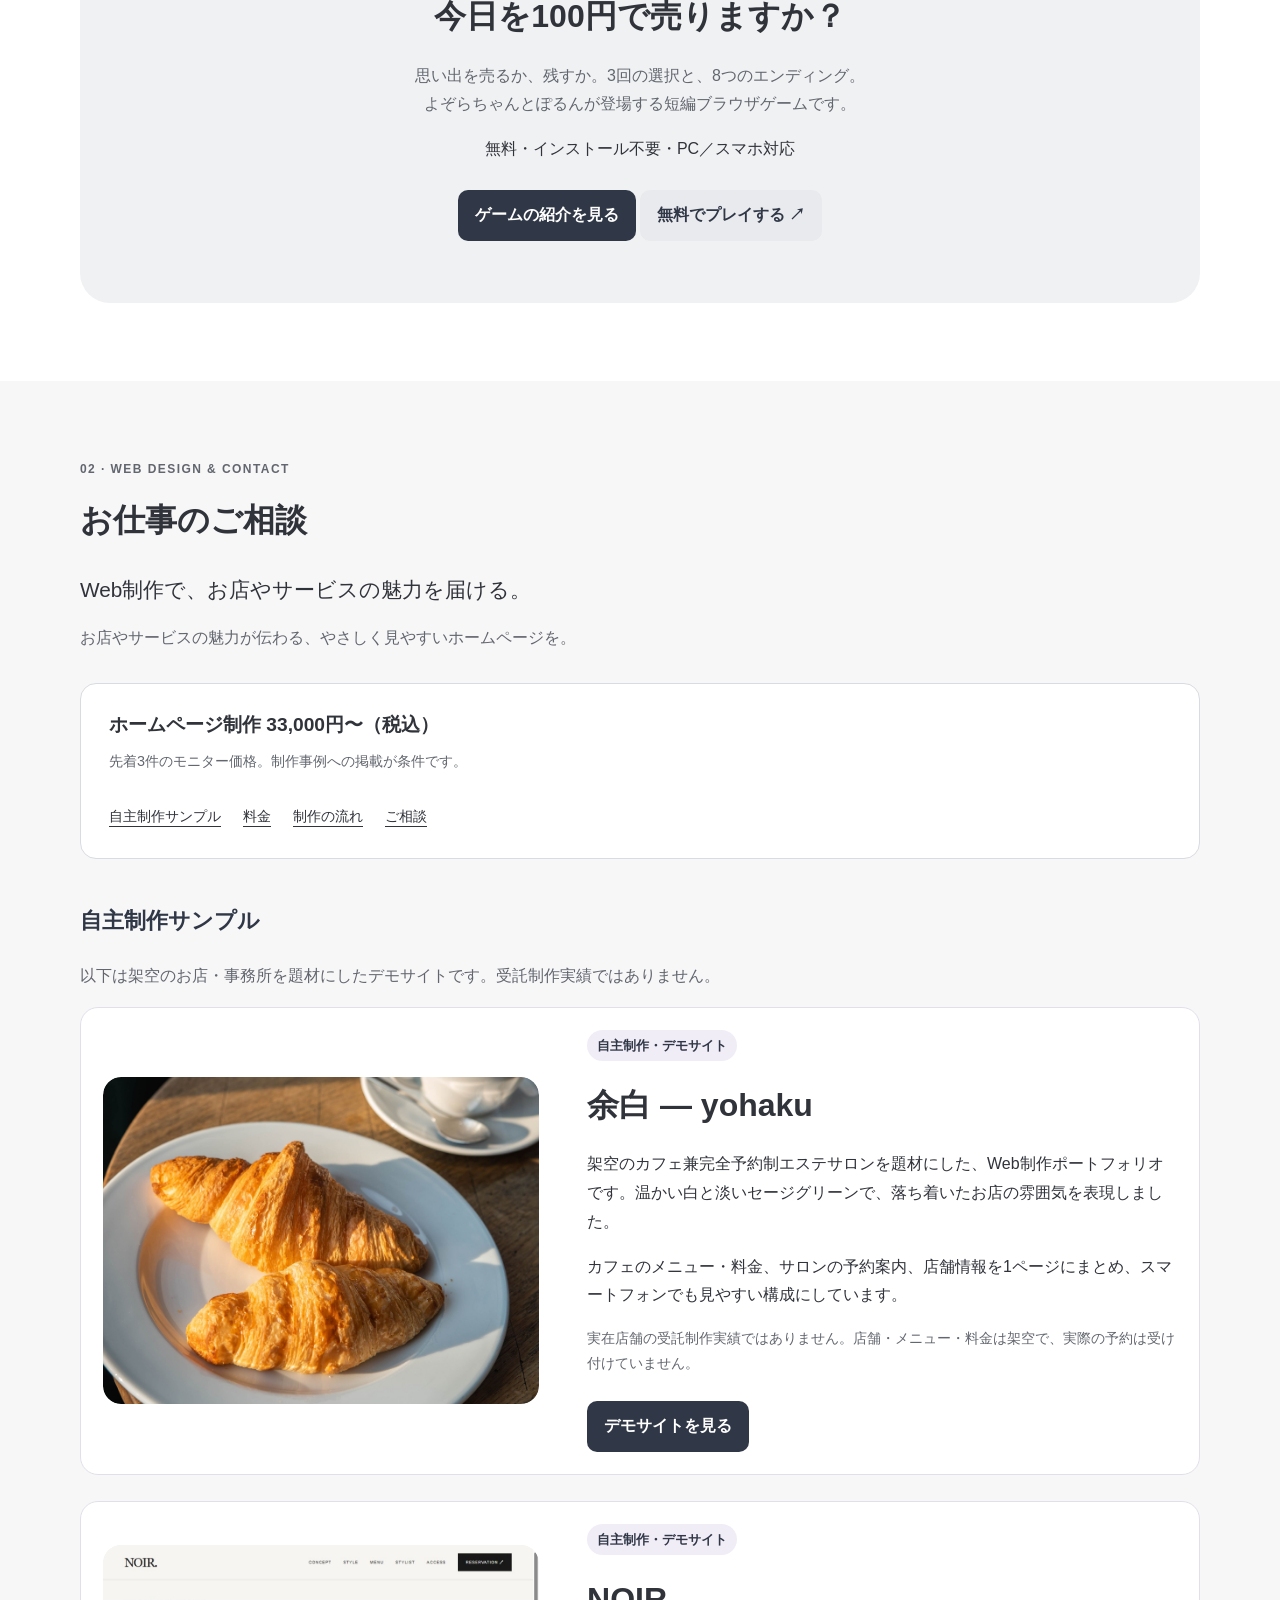
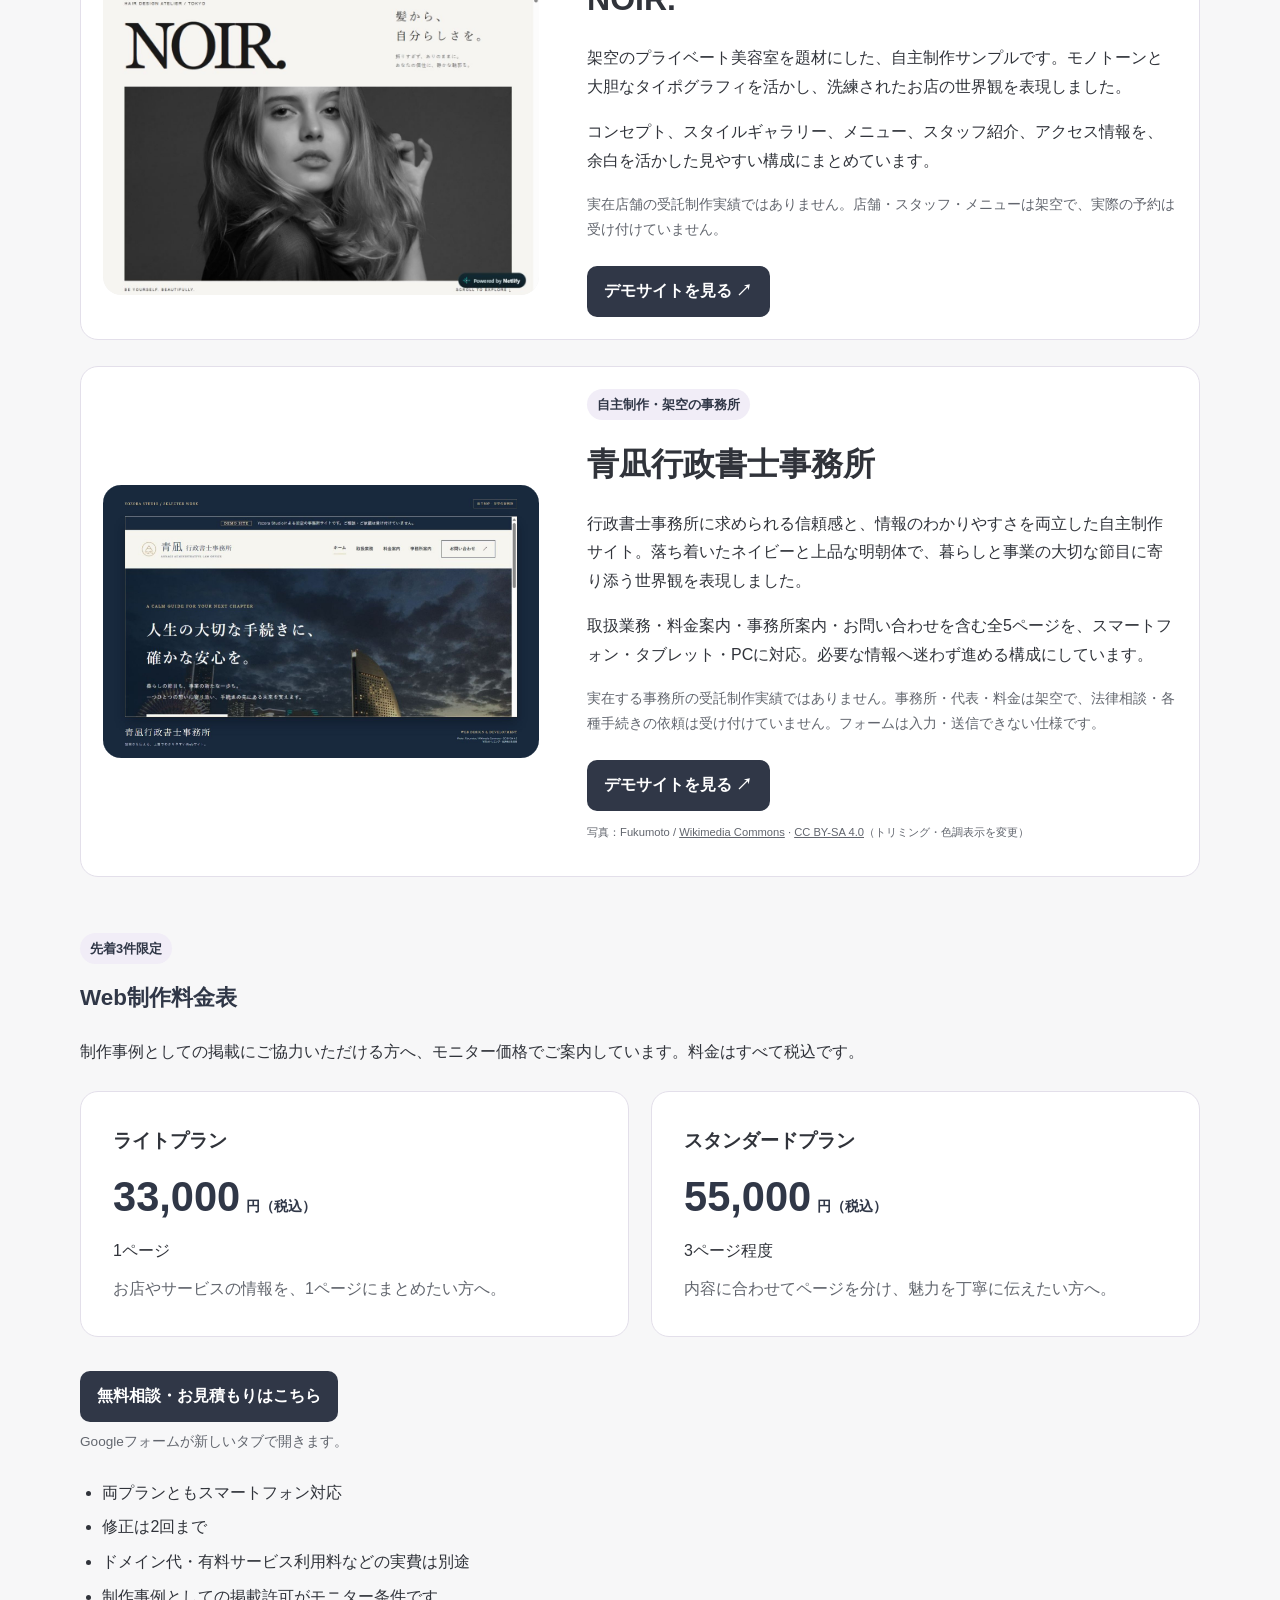
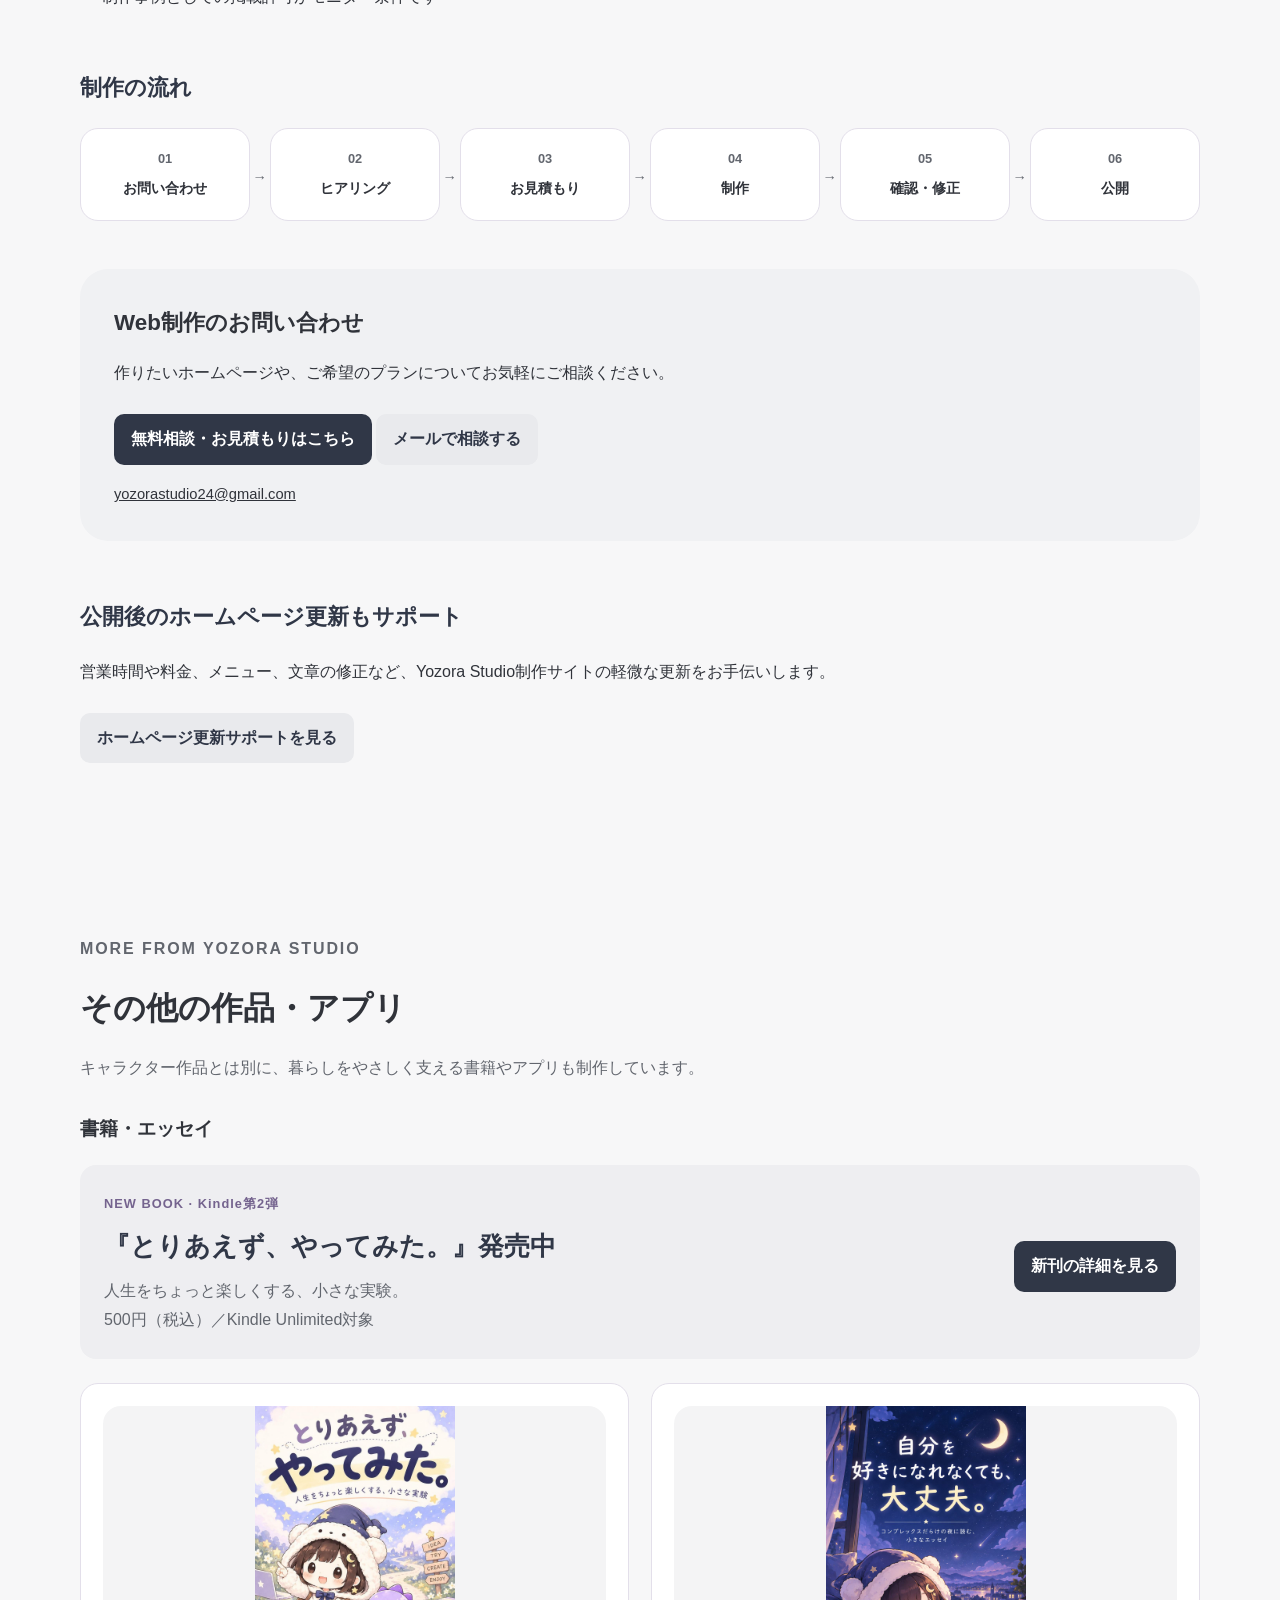
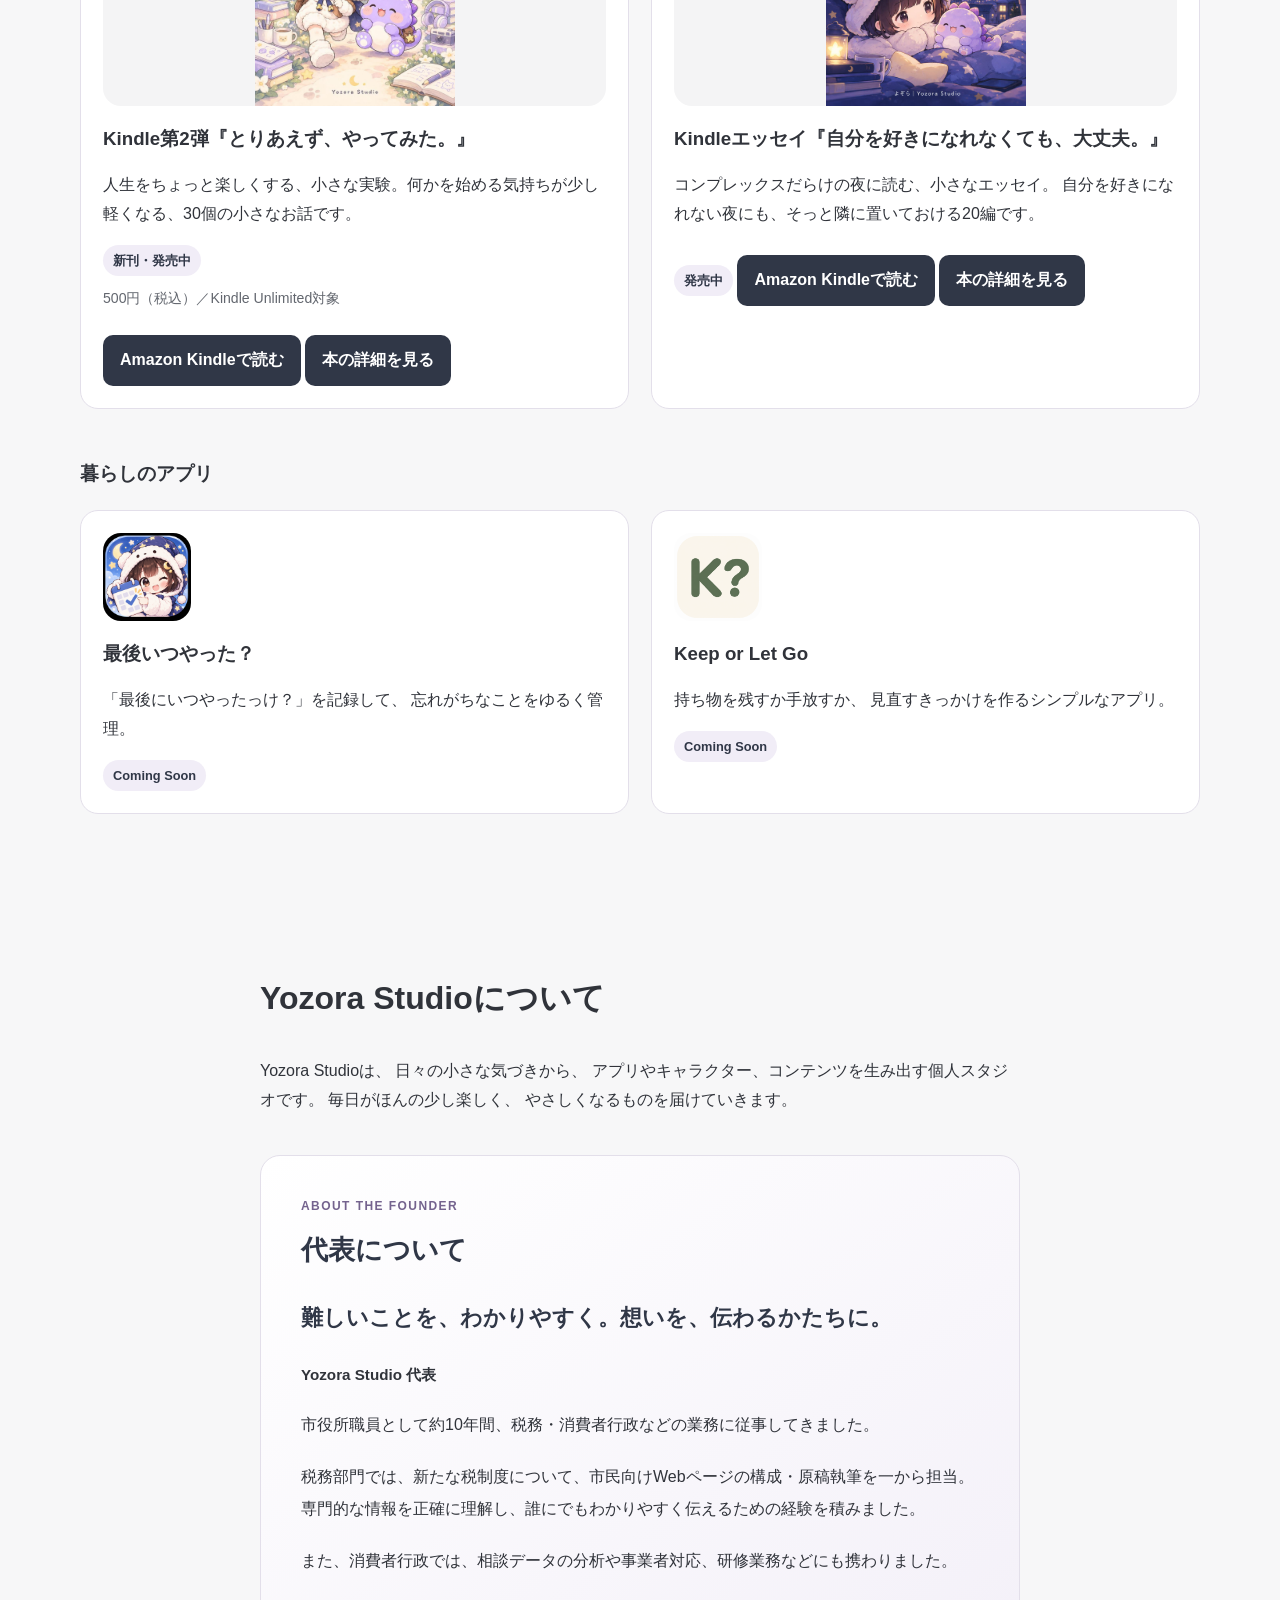
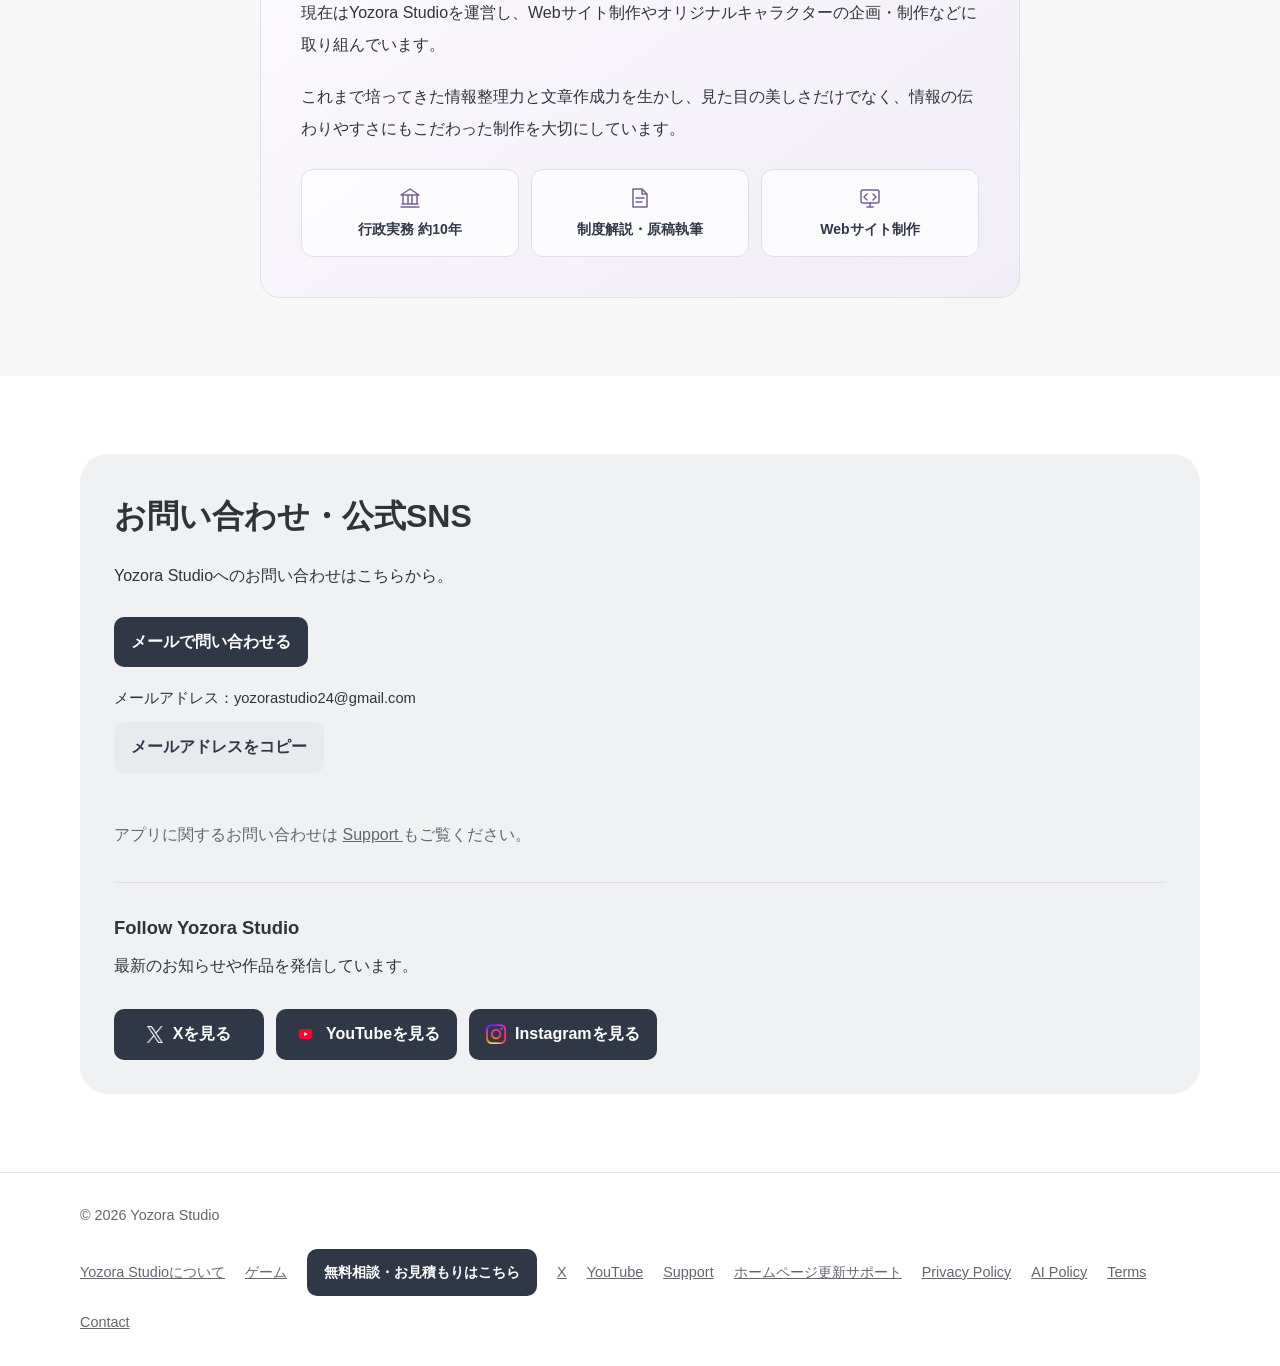
==== commit 3a3953d6: "Add games showcase and first browser game introduction" ====
--- a/index.html
+++ b/index.html
@@ -88,10 +88,10 @@
 <p class="eyebrow">YOZORA STUDIO</p><h1><span>毎日を、</span><span>ちょっとやさしく。</span></h1>
 <p class="intro-lead">物語を楽しむひとにも、<br>お店やサービスの魅力を届けたいひとにも。</p>
 <div class="entrance-grid">
-<a class="entrance" href="#yozora-world"><div class="entrance-visual character-visual"><img src="/yozora.png" alt="よぞらちゃん"><img src="/porun.png" alt="ぽるん"></div><div class="entrance-copy"><span class="eyebrow">CHARACTER &amp; STORIES</span><h2>よぞらちゃんの世界</h2><p>絵本、グッズ、音楽、アプリ。<br>よぞらちゃんとぽるんの、やさしい毎日。</p><span class="entrance-action">世界をのぞいてみる <span aria-hidden="true">↗</span></span></div></a>
+<a class="entrance" href="#yozora-world"><div class="entrance-visual character-visual"><img src="/yozora.png" alt="よぞらちゃん"><img src="/porun.png" alt="ぽるん"></div><div class="entrance-copy"><span class="eyebrow">CHARACTER &amp; STORIES</span><h2>よぞらちゃんの世界</h2><p>絵本、グッズ、音楽、ゲーム、アプリ。<br>よぞらちゃんとぽるんの、やさしい毎日。</p><span class="entrance-action">世界をのぞいてみる <span aria-hidden="true">↗</span></span></div></a>
 <a class="entrance" href="#web-design"><div class="entrance-visual web-visual"><div class="screen-pc"><img src="/yohaku-pc.webp" alt="自主制作サイト「余白」のPC画面"></div><div class="screen-mobile"><img src="/yohaku-mobile.webp" alt="自主制作サイト「余白」のスマートフォン画面"></div><span class="sample-caption">自主制作サンプル「余白」</span></div><div class="entrance-copy"><span class="eyebrow">WEB DESIGN &amp; CONTACT</span><h2>お仕事のご相談</h2><p>店舗・個人事業主向けのWeb制作。<br>制作サンプル、料金、ご相談はこちら。</p><span class="entrance-action">制作について見る <span aria-hidden="true">↗</span></span></div></a>
 </div></div></section>
-<section id="yozora-world" class="section world-heading"><div class="wrap world-hero"><div class="world-copy"><p class="eyebrow">01 · CHARACTER &amp; STORIES</p><h2>よぞらちゃんの世界</h2><p>星と月をまとったよぞらちゃんと、ふわっとした相棒ぽるん。<br>なんでもないけれど愛おしい毎日を、いろいろなかたちで届けます。</p><div class="section-jumps"><a href="#characters">仲間たち</a><a href="#works">絵本・グッズ</a><a href="#music">音楽・動画</a><a href="#apps">関連アプリ</a><a href="/free-download.html">無料ダウンロード</a></div></div><div class="world-illustration"><img src="/concept-book/page-1.jpg" alt="よぞらちゃんとぽるんの世界を描いた公式コンセプトブックのイラスト" width="800" height="800" loading="lazy"></div></div></section>
+<section id="yozora-world" class="section world-heading"><div class="wrap world-hero"><div class="world-copy"><p class="eyebrow">01 · CHARACTER &amp; STORIES</p><h2>よぞらちゃんの世界</h2><p>星と月をまとったよぞらちゃんと、ふわっとした相棒ぽるん。<br>なんでもないけれど愛おしい毎日を、いろいろなかたちで届けます。</p><div class="section-jumps"><a href="#characters">仲間たち</a><a href="#works">絵本・グッズ</a><a href="#music">音楽・動画</a><a href="#games">ゲーム</a><a href="#apps">関連アプリ</a><a href="/free-download.html">無料ダウンロード</a></div></div><div class="world-illustration"><img src="/concept-book/page-1.jpg" alt="よぞらちゃんとぽるんの世界を描いた公式コンセプトブックのイラスト" width="800" height="800" loading="lazy"></div></div></section>
 
 
 
@@ -446,6 +446,20 @@
   </div>
 </section>
 
+<!-- Games -->
+<section id="games" class="section" aria-labelledby="games-home-title">
+  <div class="wrap">
+    <div class="concept-cta">
+      <div class="eyebrow">GAMES · GAME 01</div>
+      <h2 id="games-home-title">今日を100円で売りますか？</h2>
+      <p class="muted">思い出を売るか、残すか。3回の選択と、8つのエンディング。<br>よぞらちゃんとぽるんが登場する短編ブラウザゲームです。</p>
+      <p>無料・インストール不要・PC／スマホ対応</p>
+      <a class="btn" href="/games.html">ゲームの紹介を見る</a>
+      <a class="btn secondary" href="https://yozora-memory-shop.pages.dev" target="_blank" rel="noopener noreferrer">無料でプレイする ↗</a>
+    </div>
+  </div>
+</section>
+
 <!-- Web Design Portfolio -->
 <section id="web-design" class="section alt">
   <div class="wrap">
@@ -842,7 +856,8 @@
     </div>
 
     <div class="footer-links">
-      <a href="#about">Yozora Studioについて</a>
+      <a href="#about">Yozora Studioについて</a>
+      <a href="/games.html">ゲーム</a>
       <a class="btn consultation-btn" href="https://docs.google.com/forms/d/e/1FAIpQLSdIFDlDH1v16mfSMRFc1nfkwdfIR2qxXdFp6pFttrYcS0Frew/viewform?usp=dialog" target="_blank" rel="noopener noreferrer" aria-label="無料相談・お見積もりはこちら（新しいタブでGoogleフォームを開く）">無料相談・お見積もりはこちら</a>
 
       <a
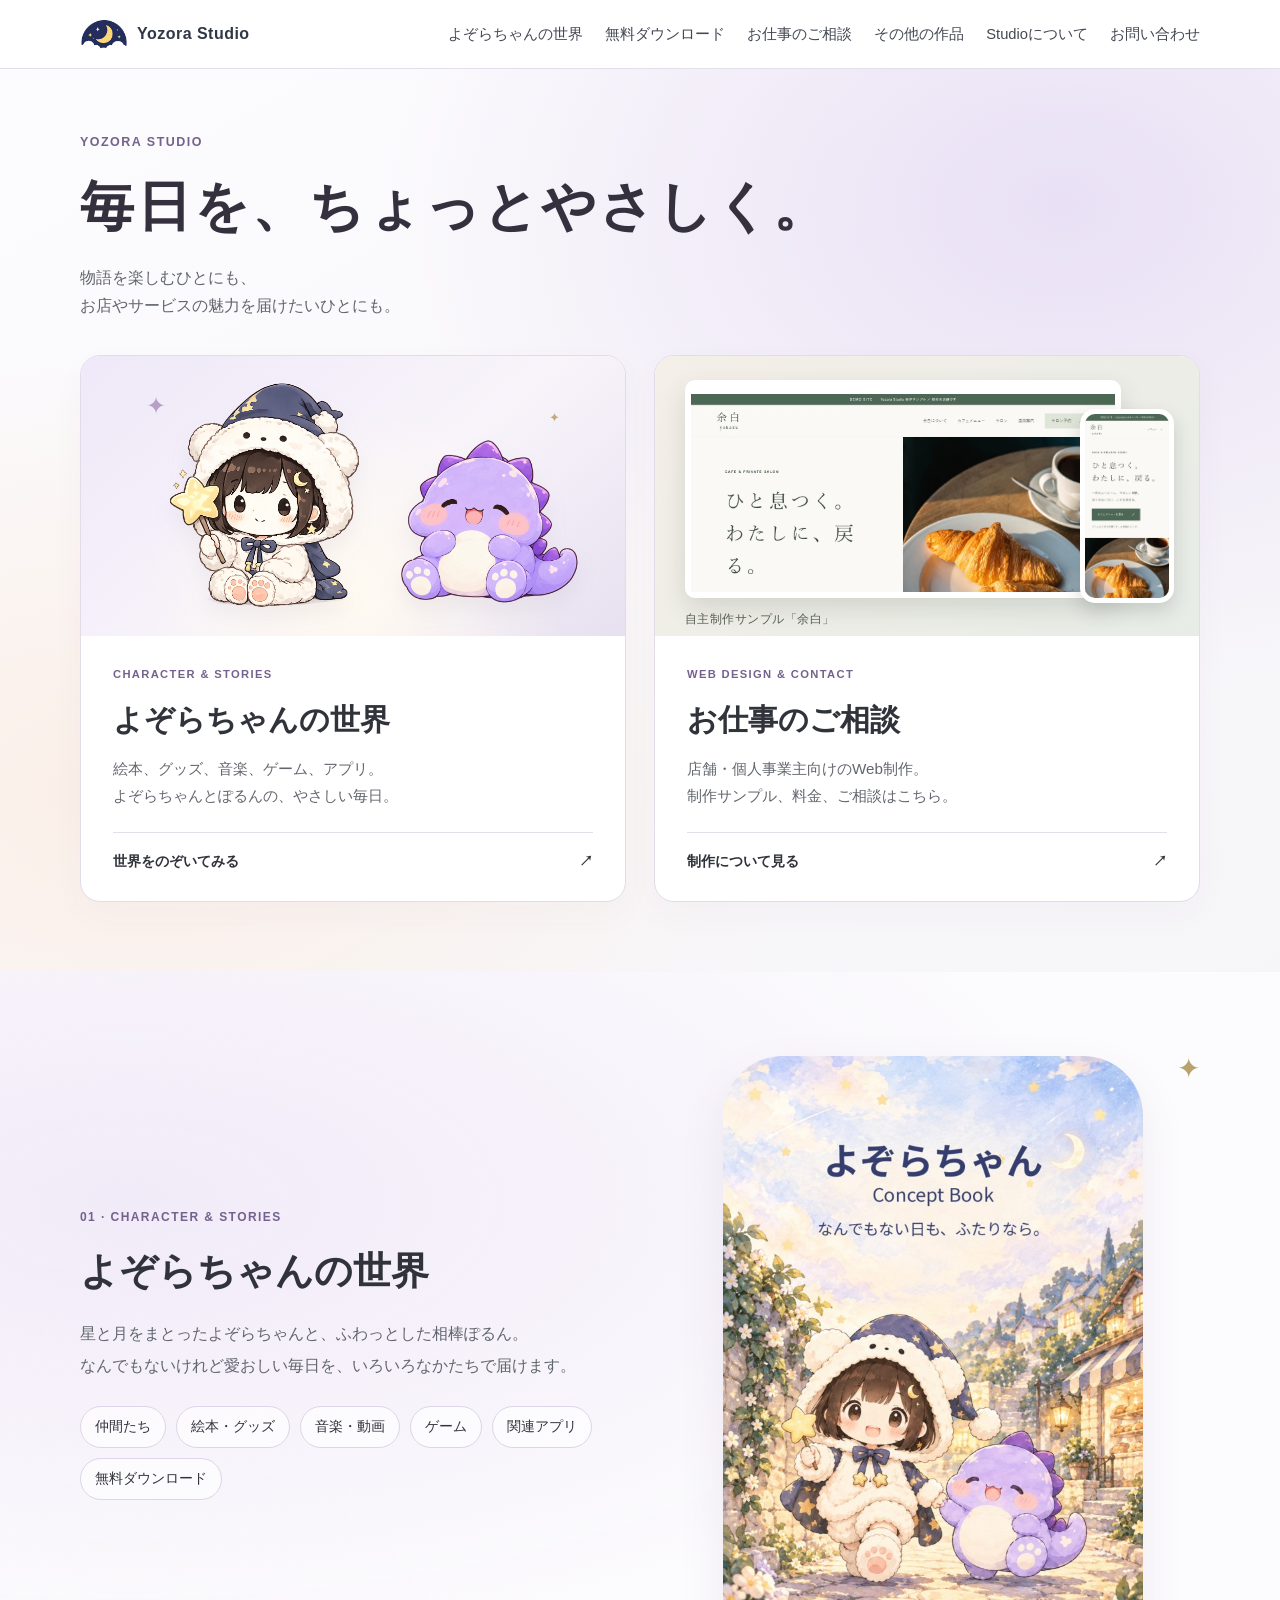
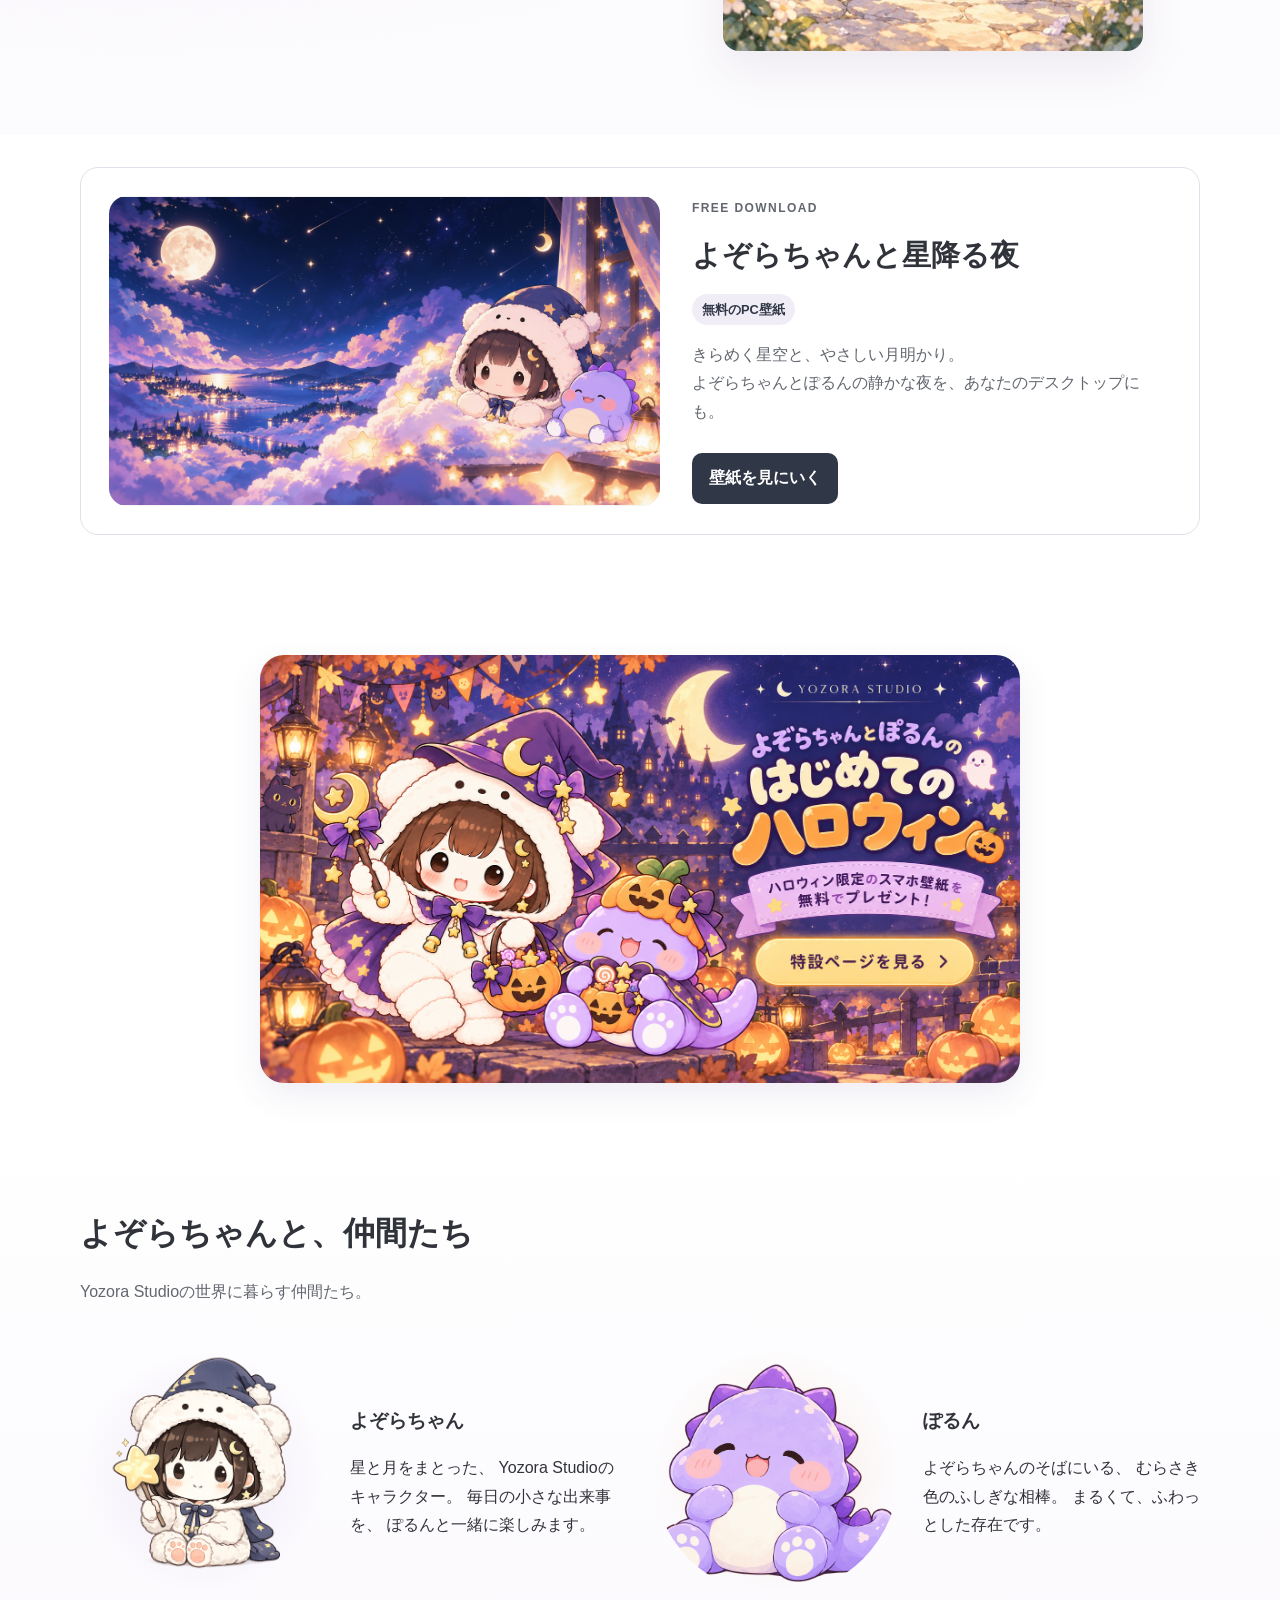
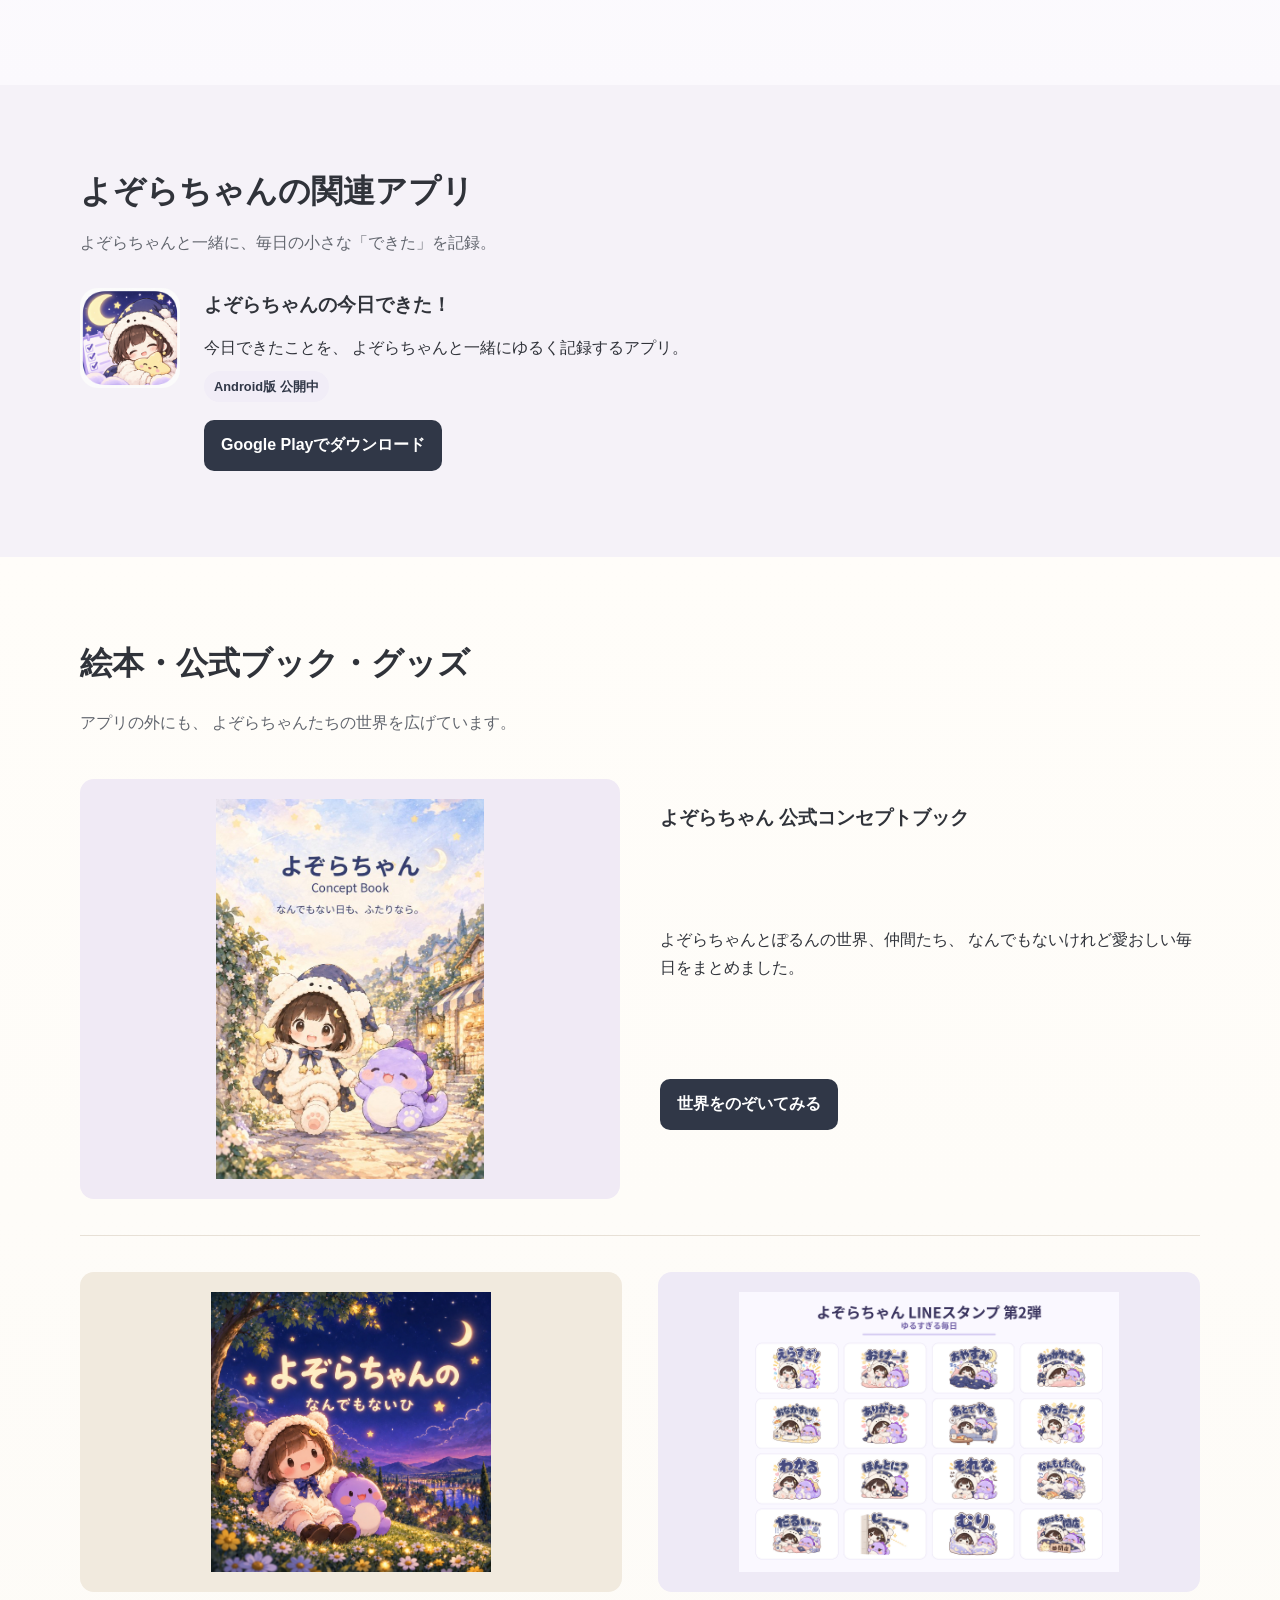
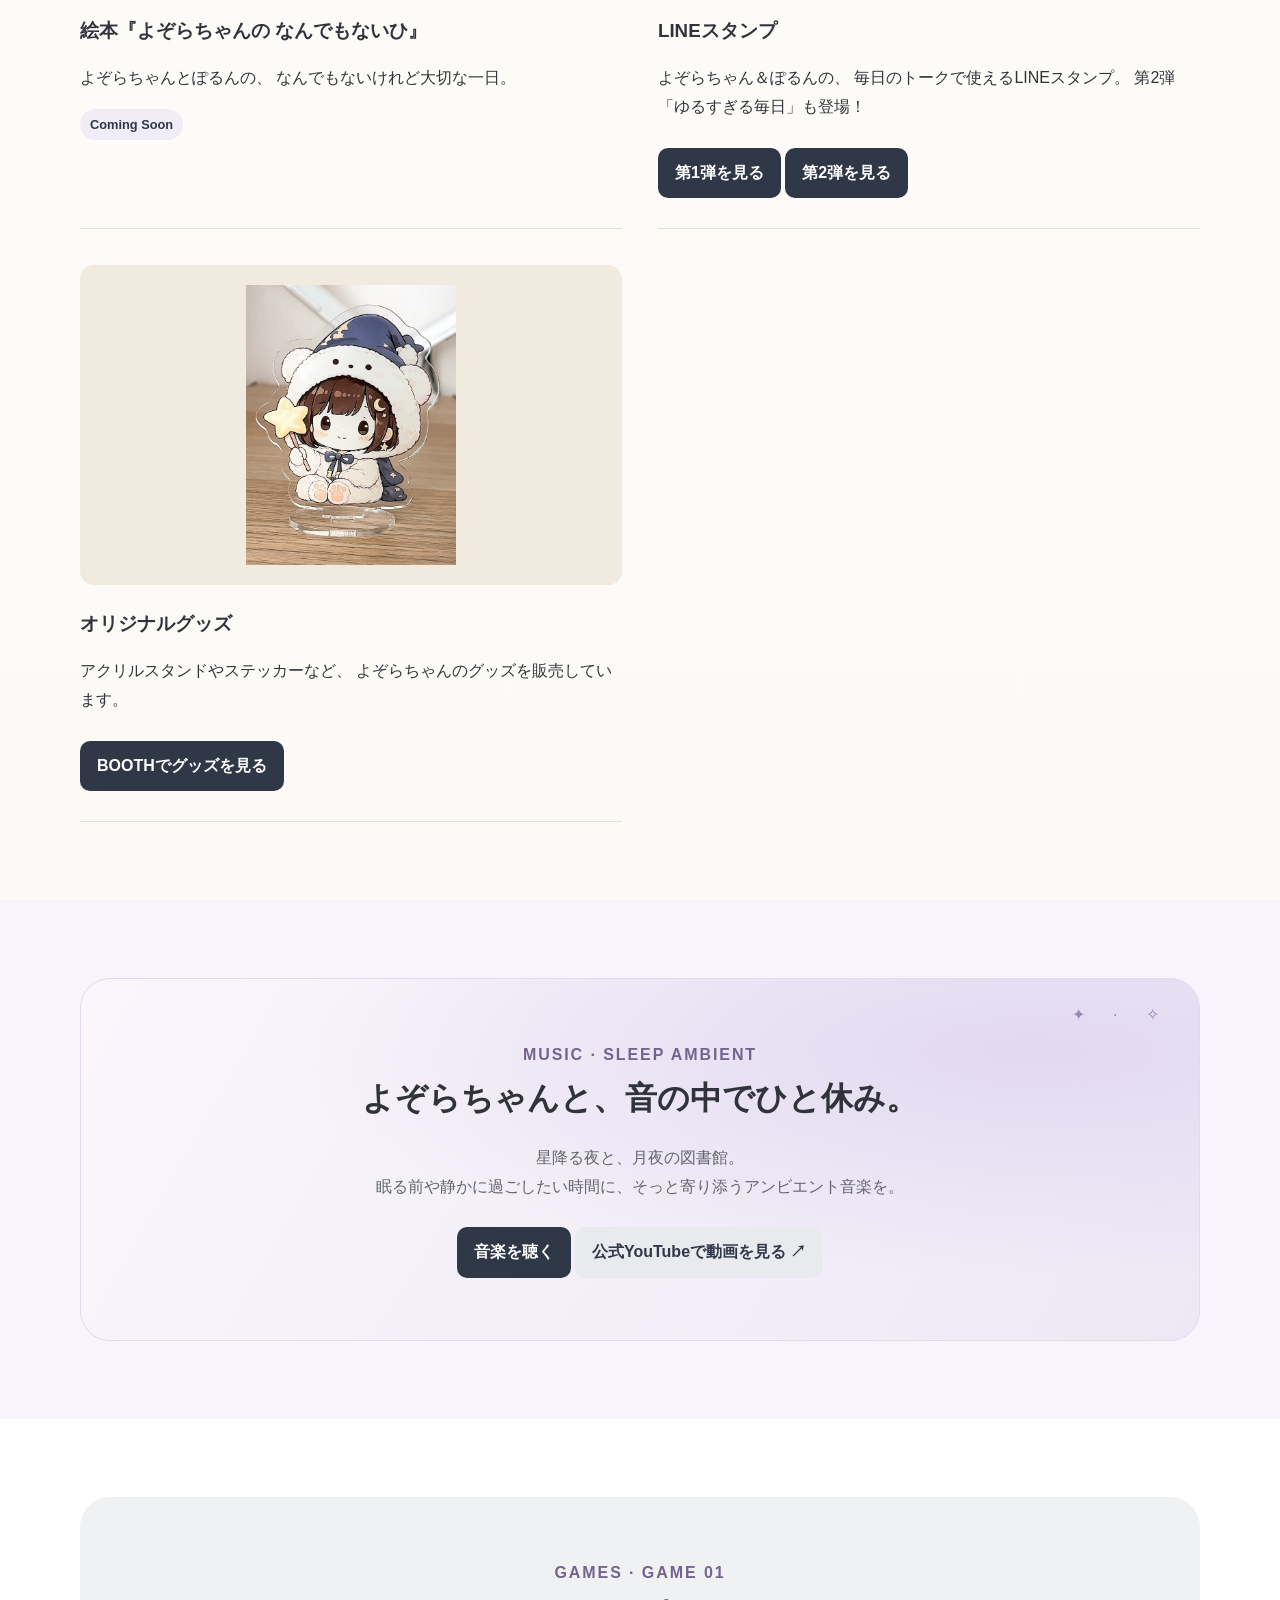
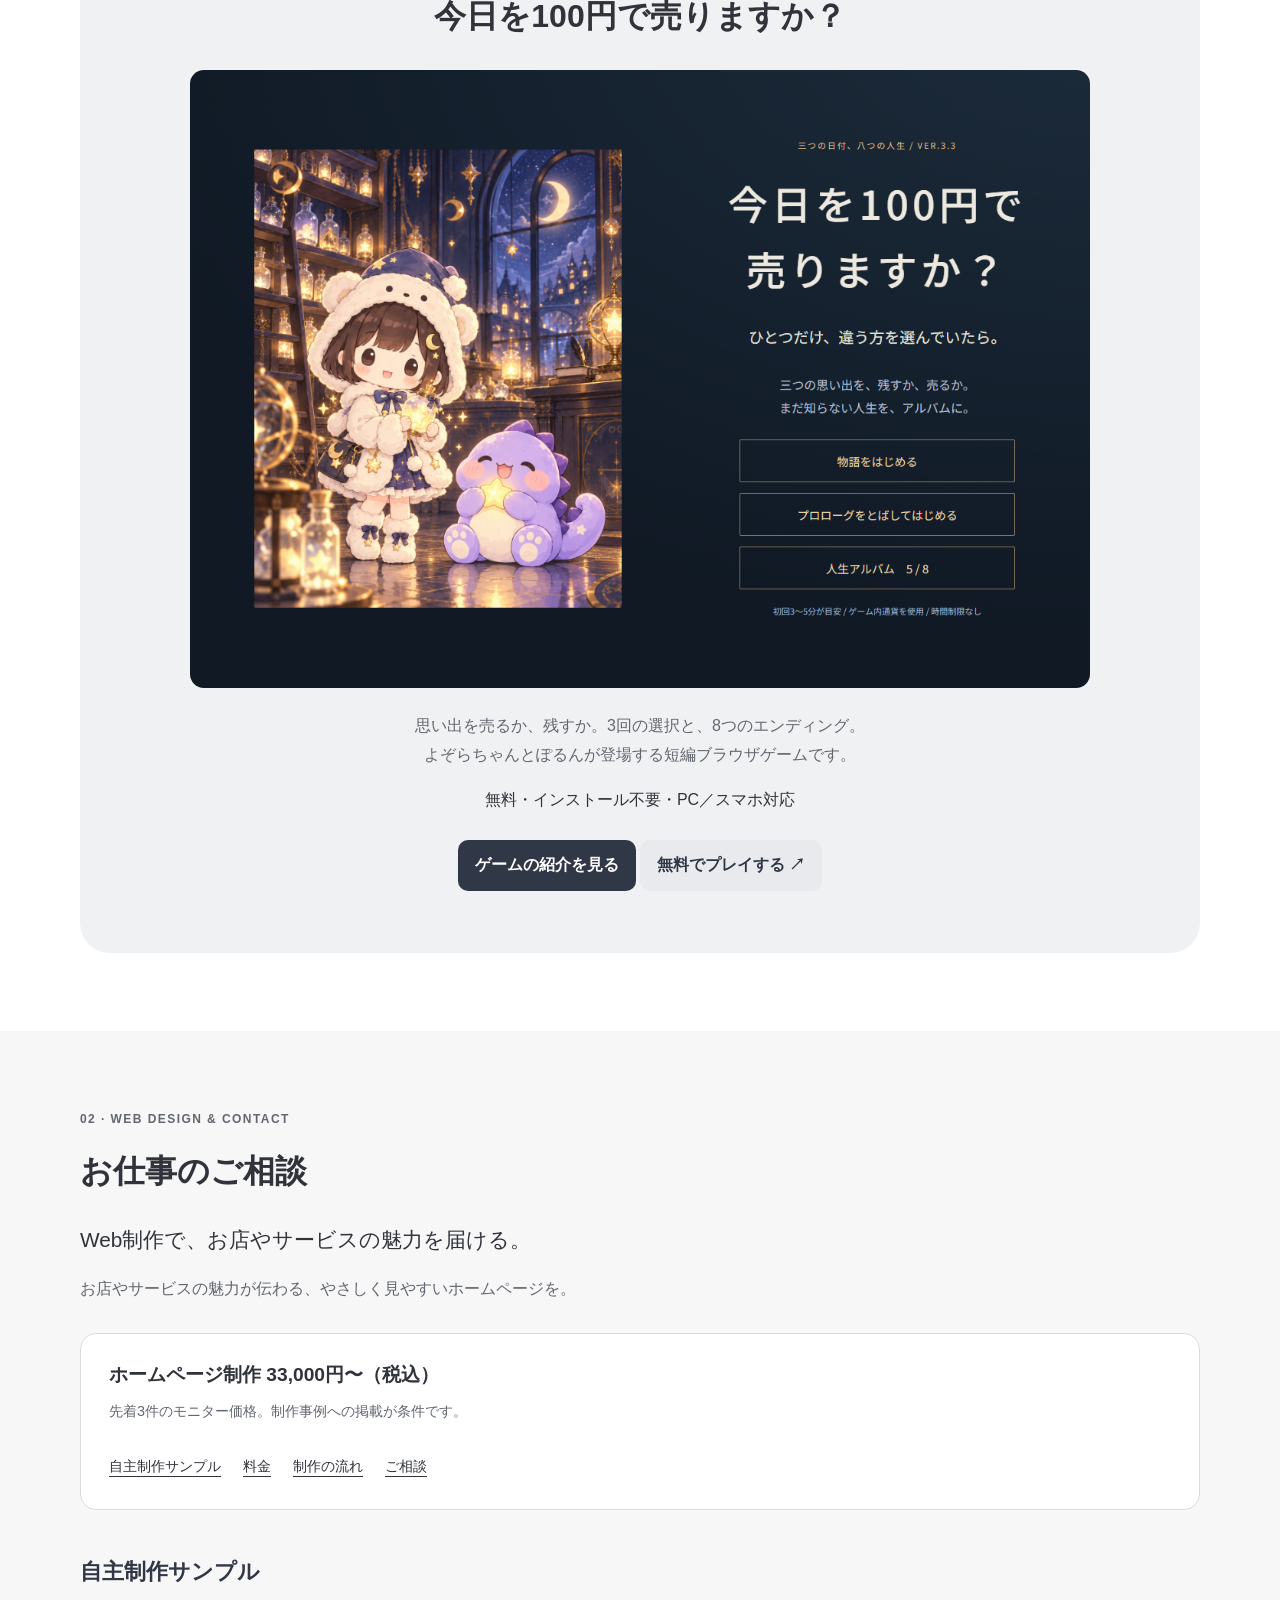
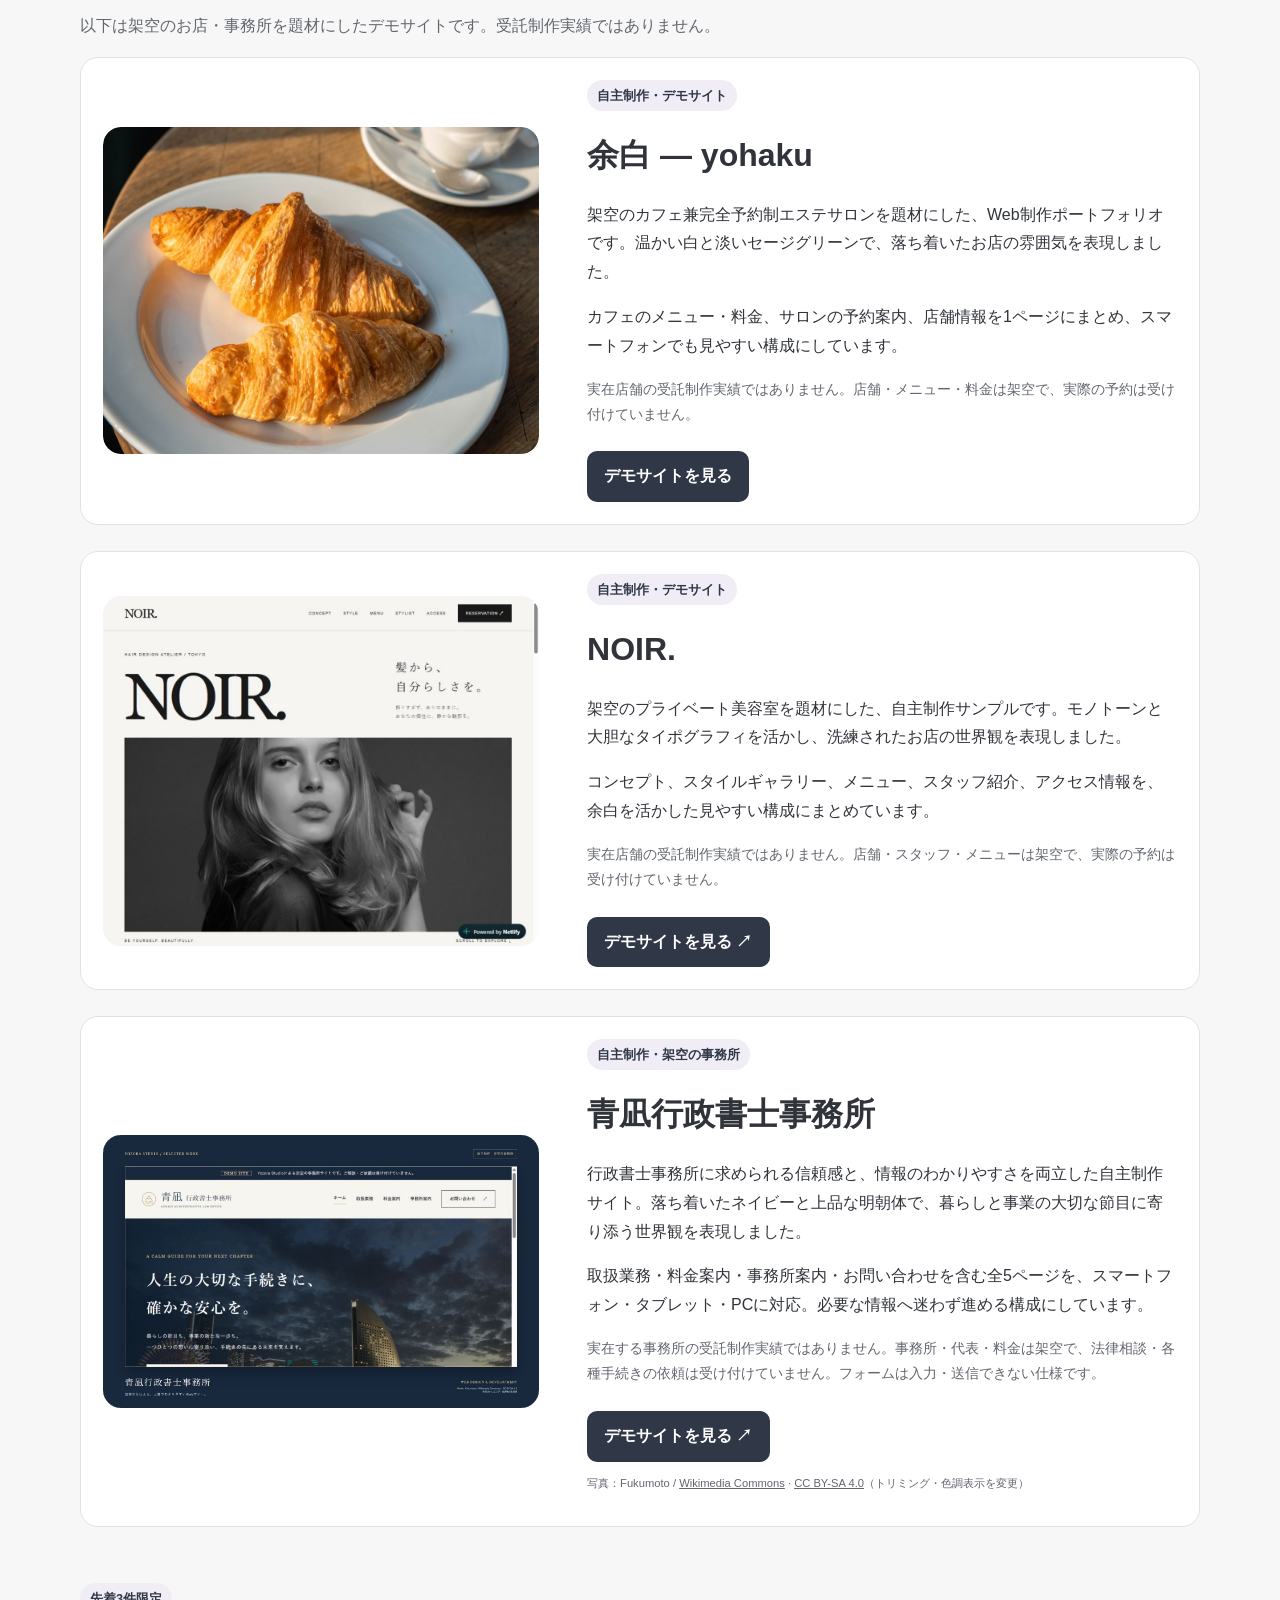
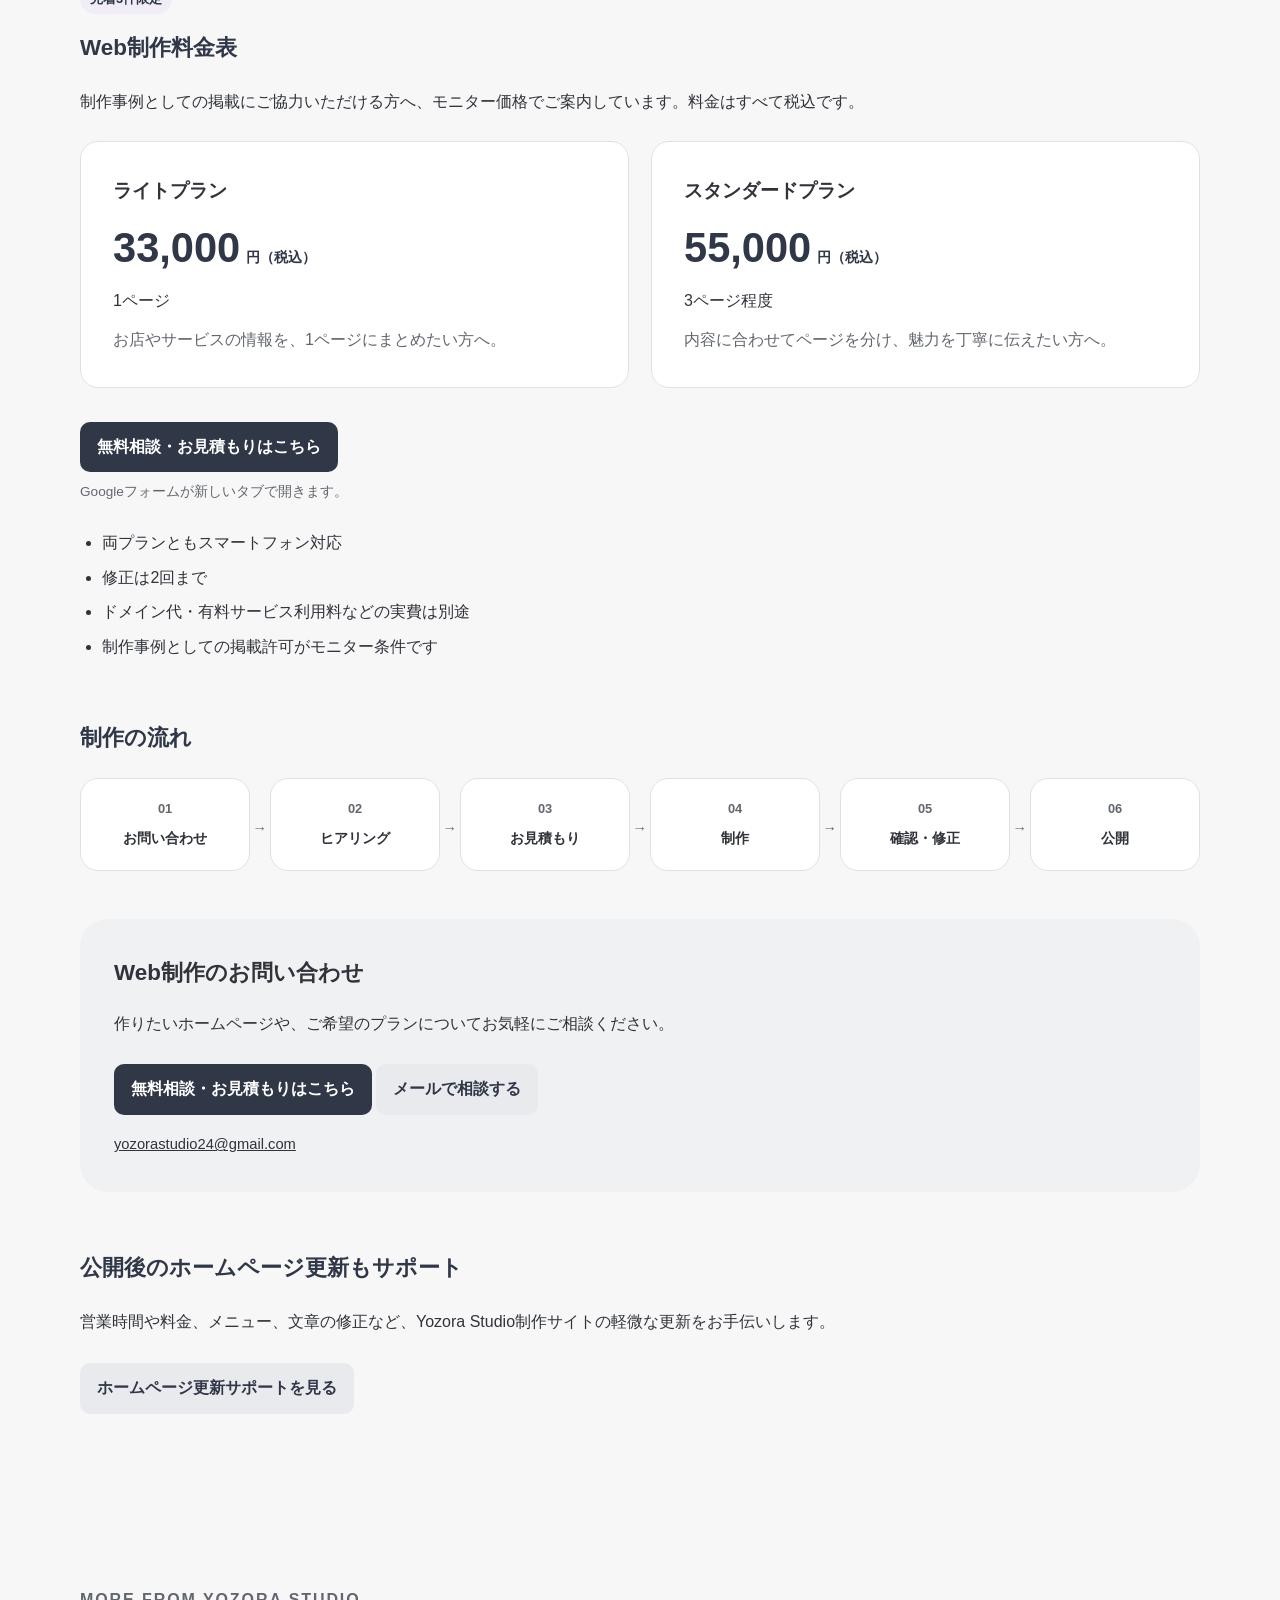
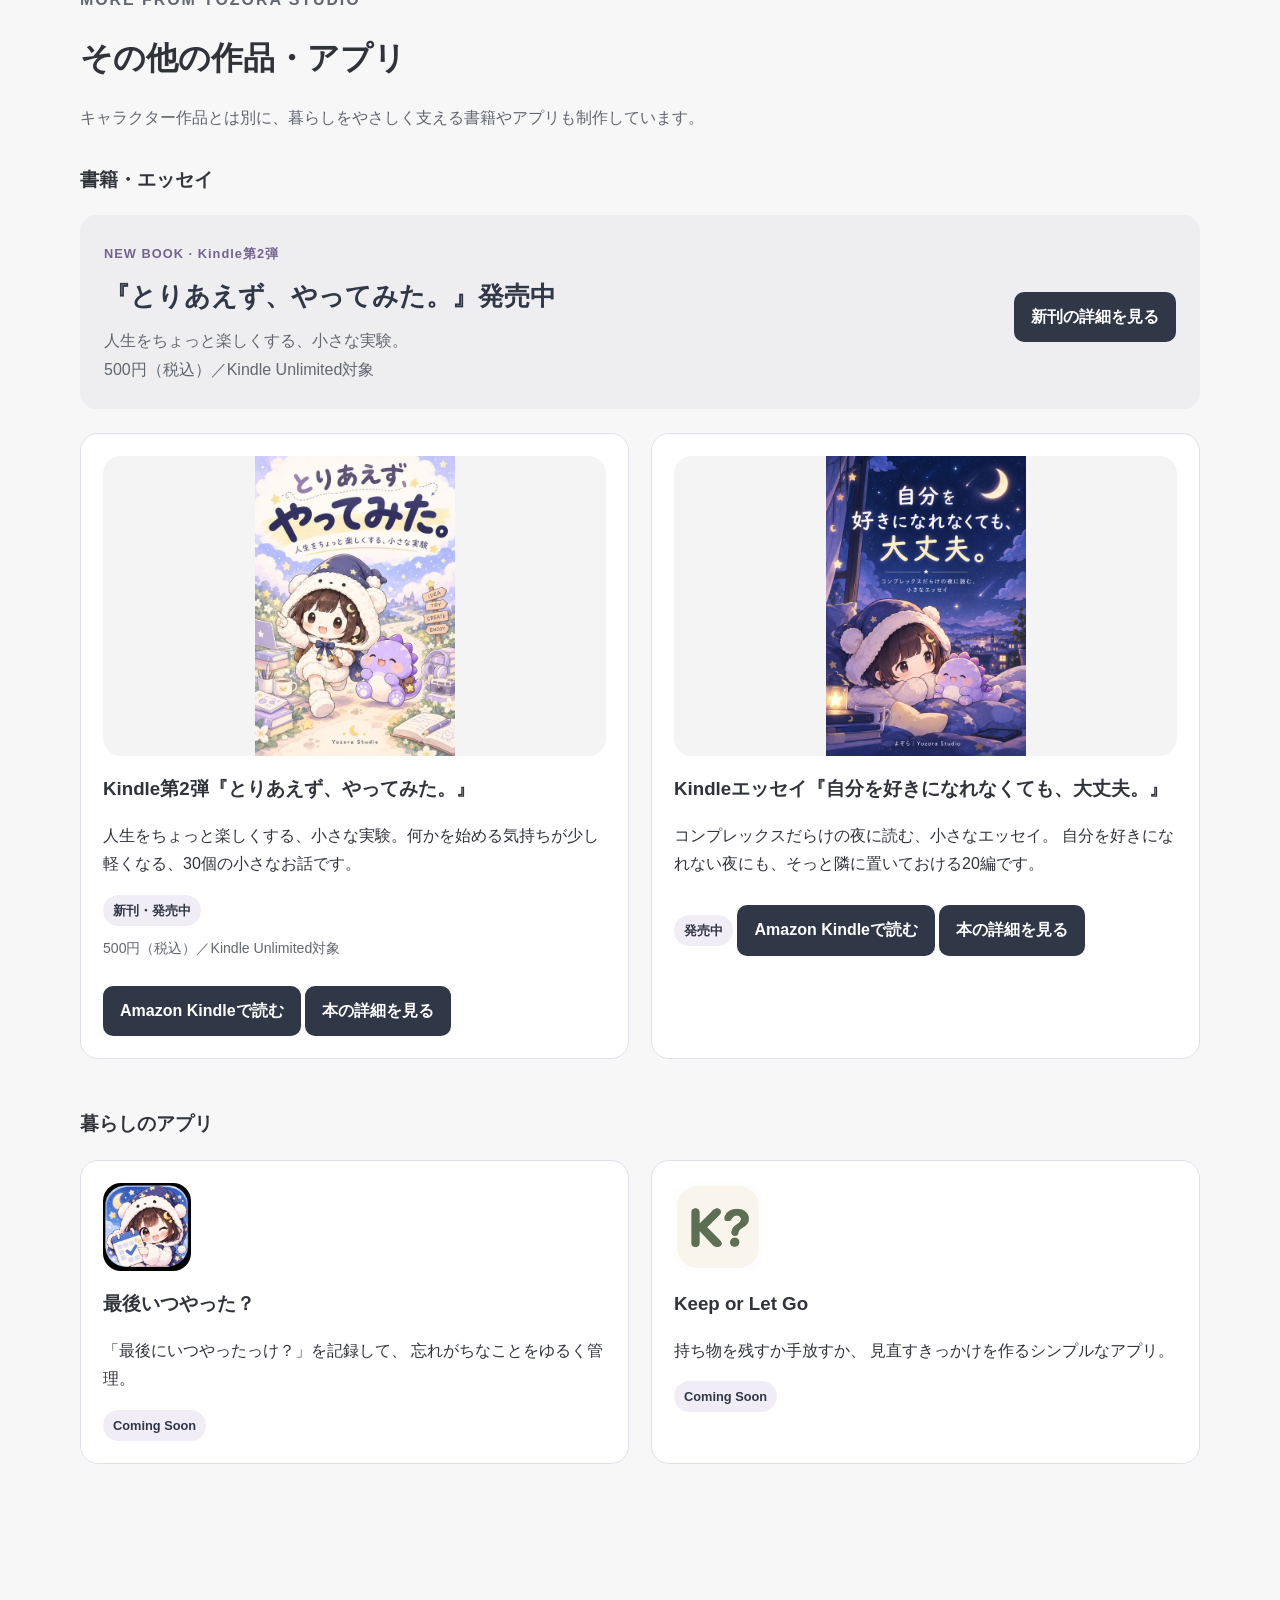
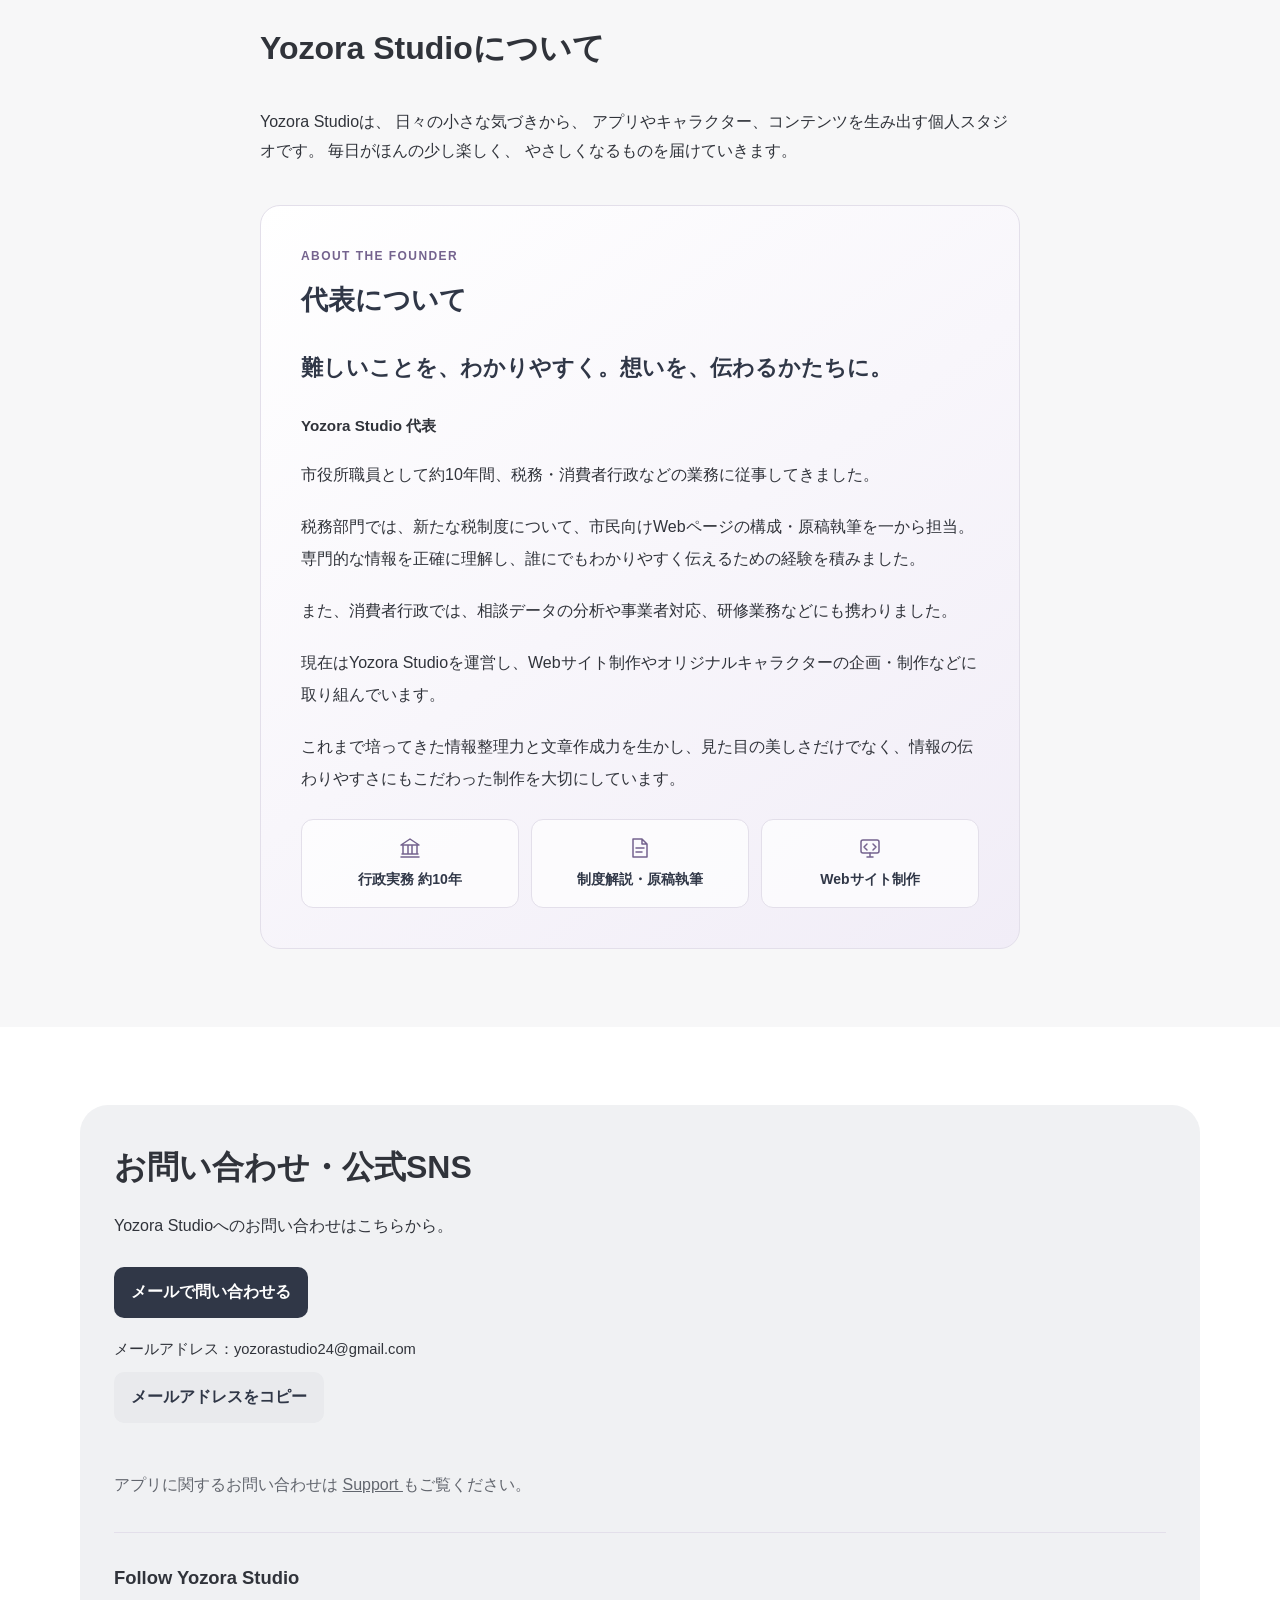
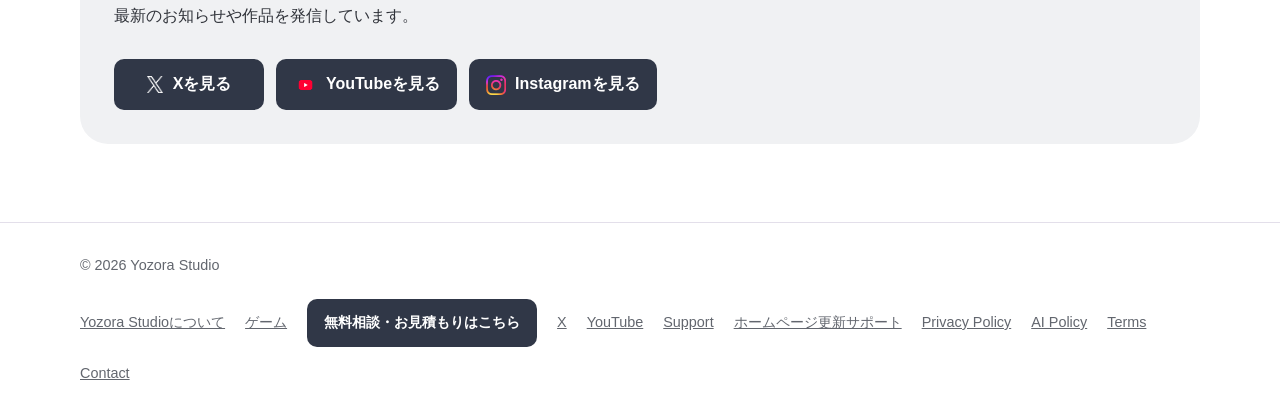
==== commit 030f7e7c: "Add game title screenshot to homepage showcase" ====
--- a/index.html
+++ b/index.html
@@ -47,7 +47,7 @@
     ]
   }
   </script>
-<link rel="stylesheet" href="/home.css?v=20261017-wallpaper">
+<link rel="stylesheet" href="/home.css?v=20261020-game-image">
 </head>
 
 
@@ -452,6 +452,9 @@
     <div class="concept-cta">
       <div class="eyebrow">GAMES · GAME 01</div>
       <h2 id="games-home-title">今日を100円で売りますか？</h2>
+      <a class="game-home-preview" href="/games.html" aria-label="『今日を100円で売りますか？』のゲーム紹介を見る">
+        <img src="/game01.png" alt="『今日を100円で売りますか？』タイトル画面。思い出のお店にいるよぞらちゃんとぽるん" width="1176" height="808" loading="lazy">
+      </a>
       <p class="muted">思い出を売るか、残すか。3回の選択と、8つのエンディング。<br>よぞらちゃんとぽるんが登場する短編ブラウザゲームです。</p>
       <p>無料・インストール不要・PC／スマホ対応</p>
       <a class="btn" href="/games.html">ゲームの紹介を見る</a>
--- a/home.css
+++ b/home.css
@@ -181,3 +181,7 @@
 .wallpaper-home-card p { color: var(--muted); }
 @media (min-width: 761px) { .home-renewal .nav { flex-wrap: wrap; padding: 12px 0; gap: 10px 24px; } }
 @media (max-width: 760px) { .wallpaper-home-card { grid-template-columns: 1fr; gap: 24px; padding: 20px; } }
+
+/* First game preview on the homepage. Preserve the complete screenshot. */
+.home-renewal #games .game-home-preview { display:block; max-width:900px; margin:24px auto; border-radius:14px; overflow:hidden; }
+.home-renewal #games .game-home-preview img { display:block; width:100%; height:auto; aspect-ratio:auto; object-fit:contain; }
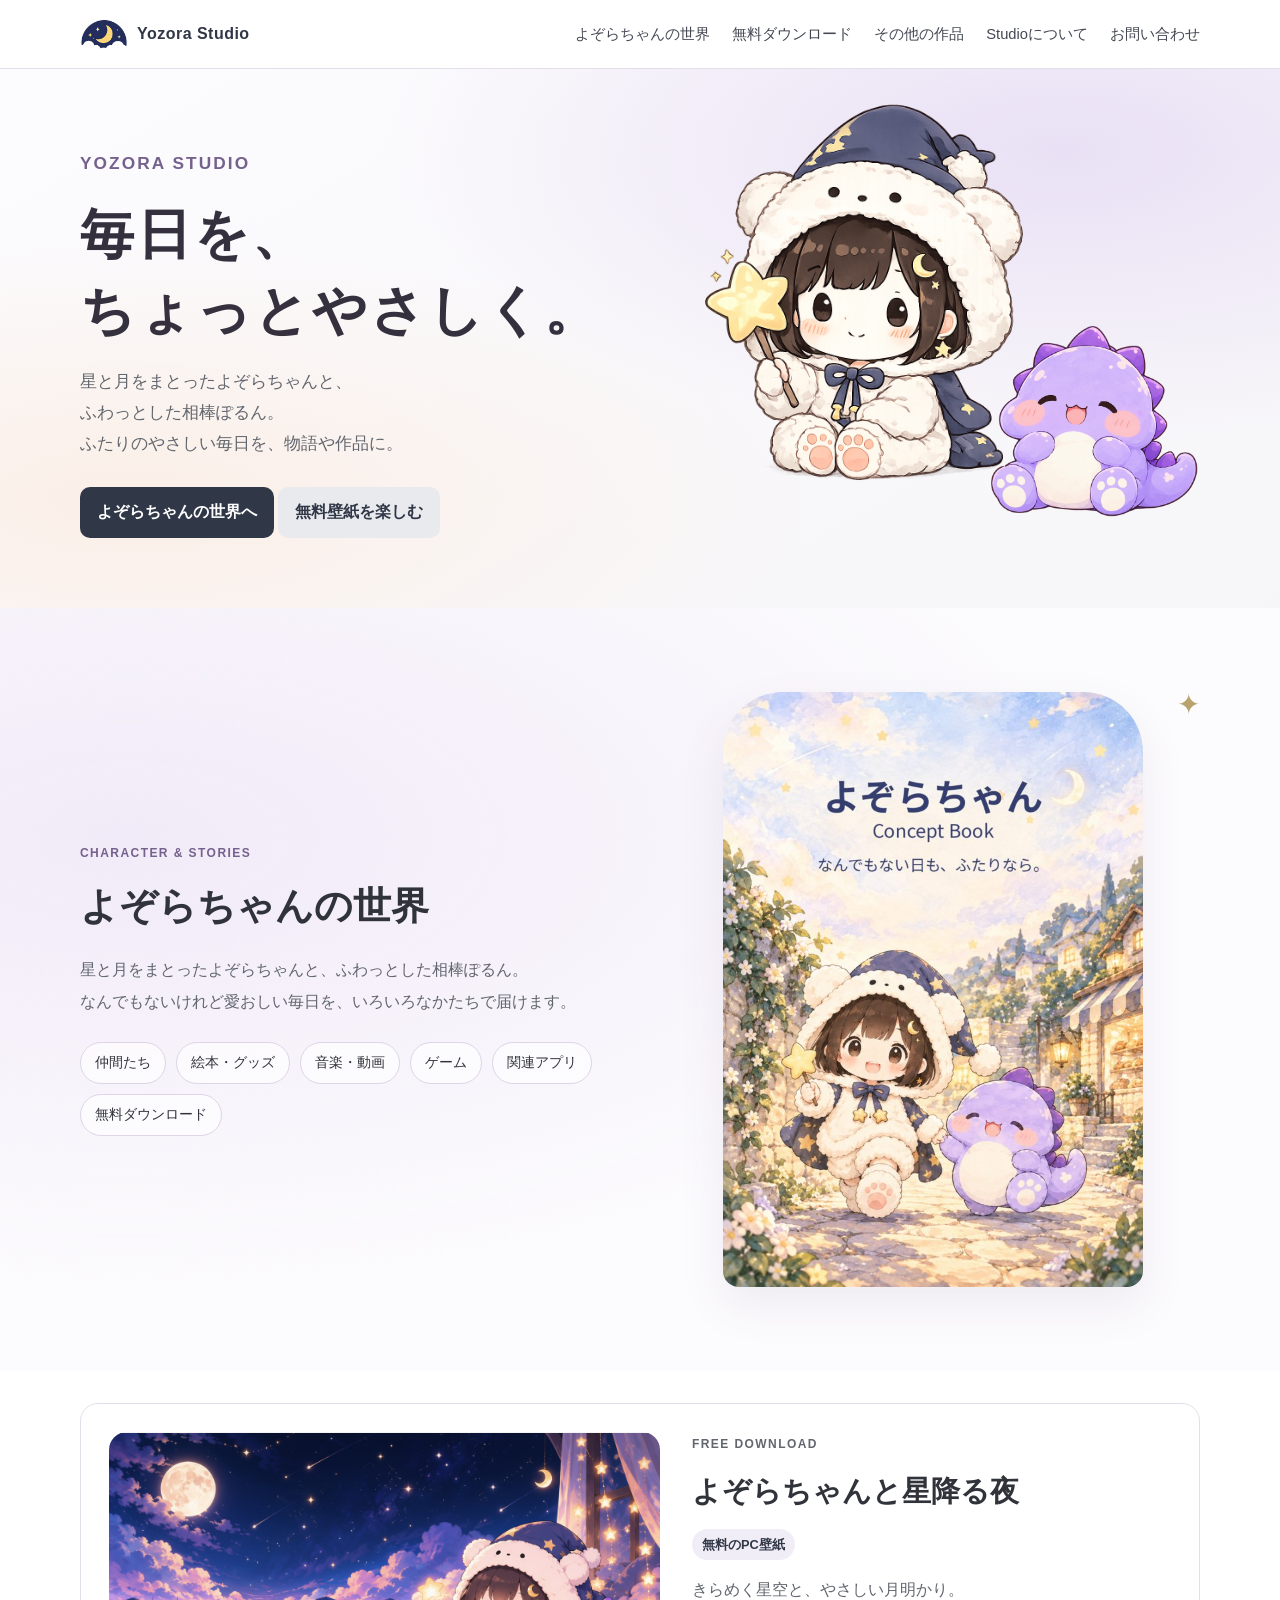
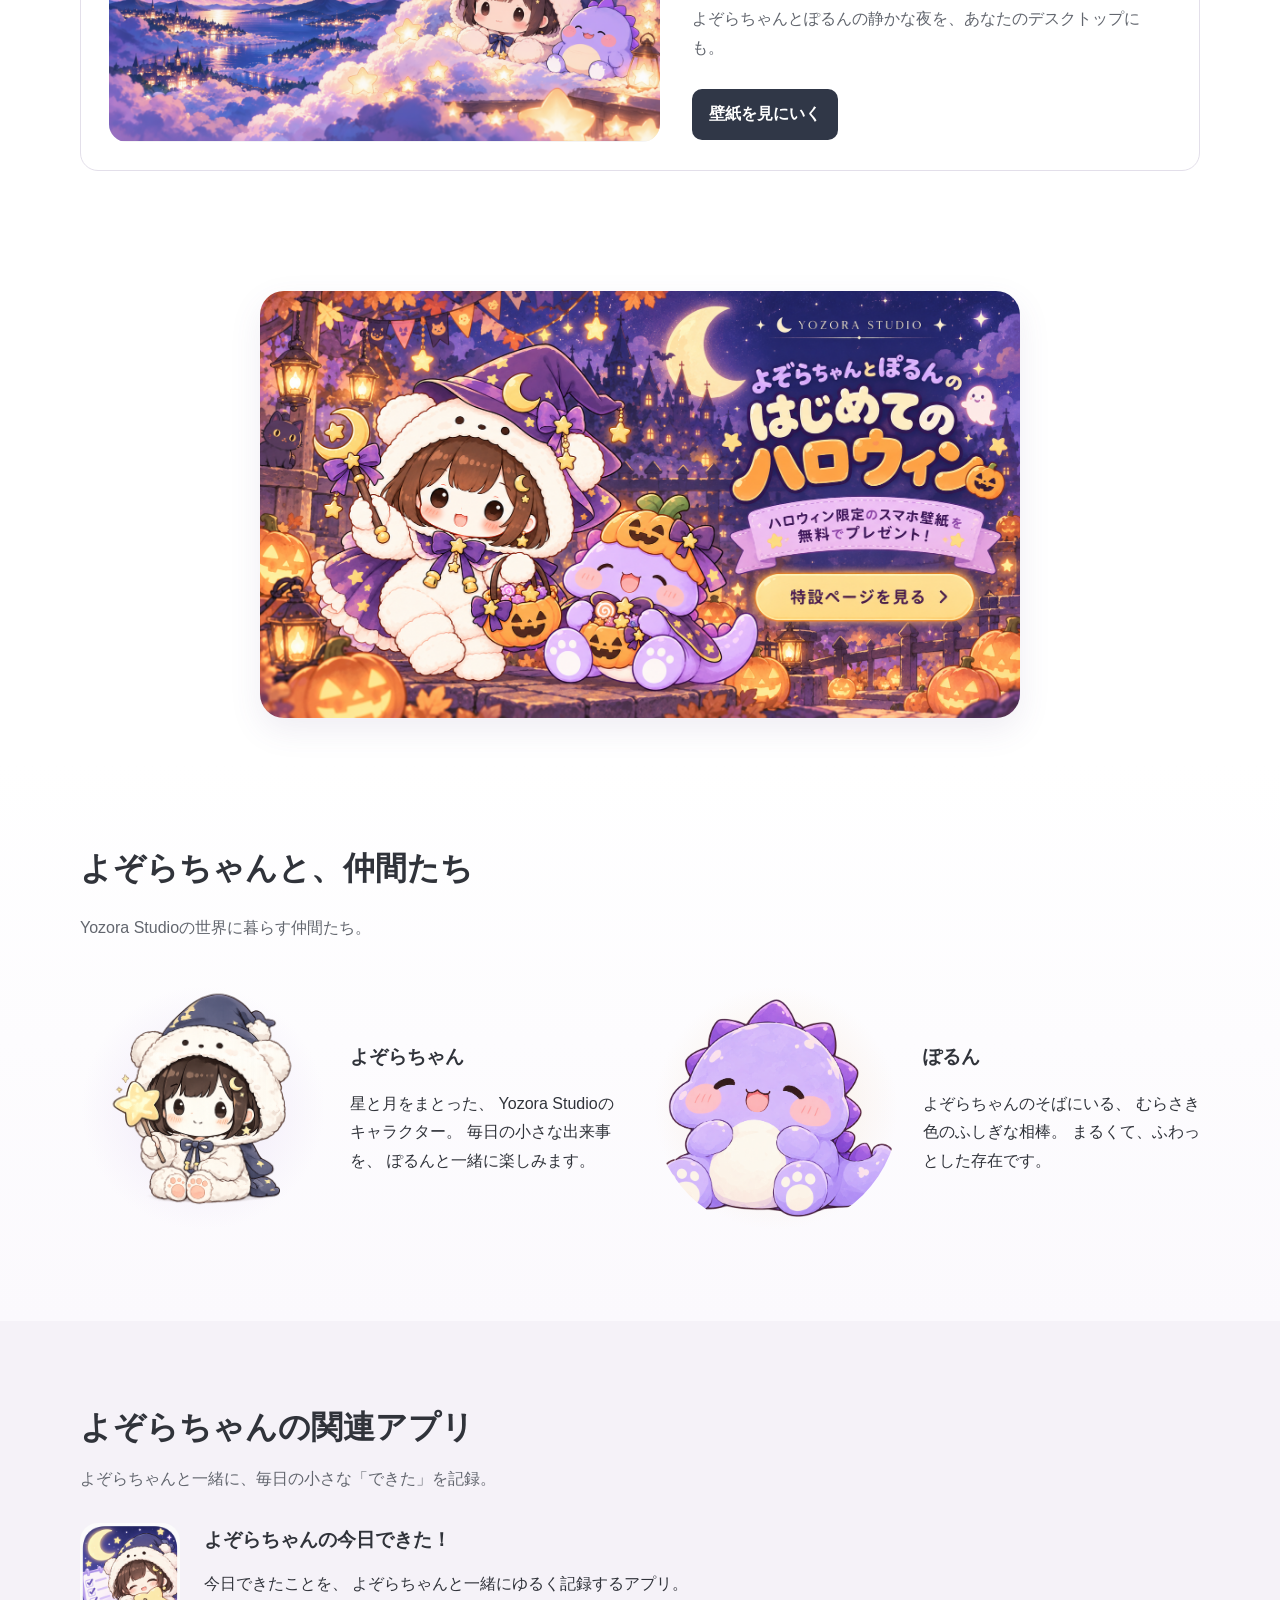
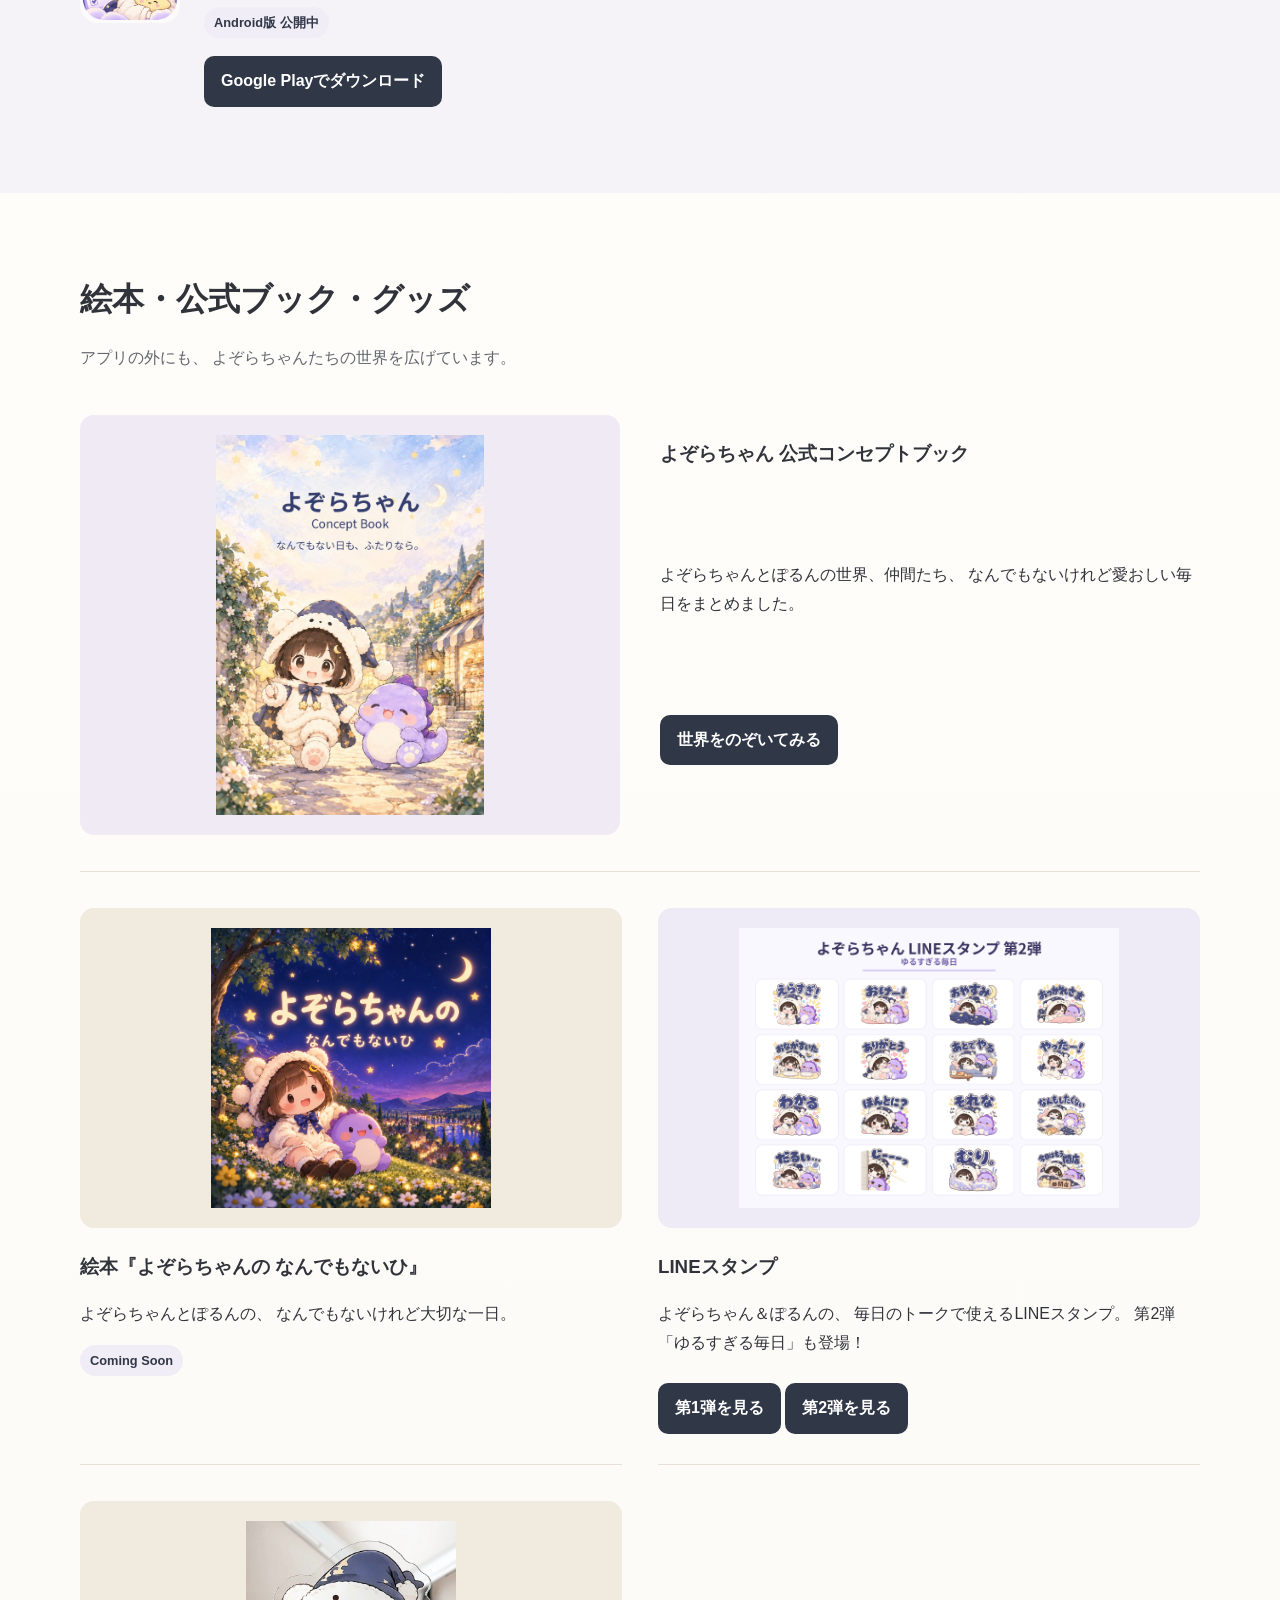
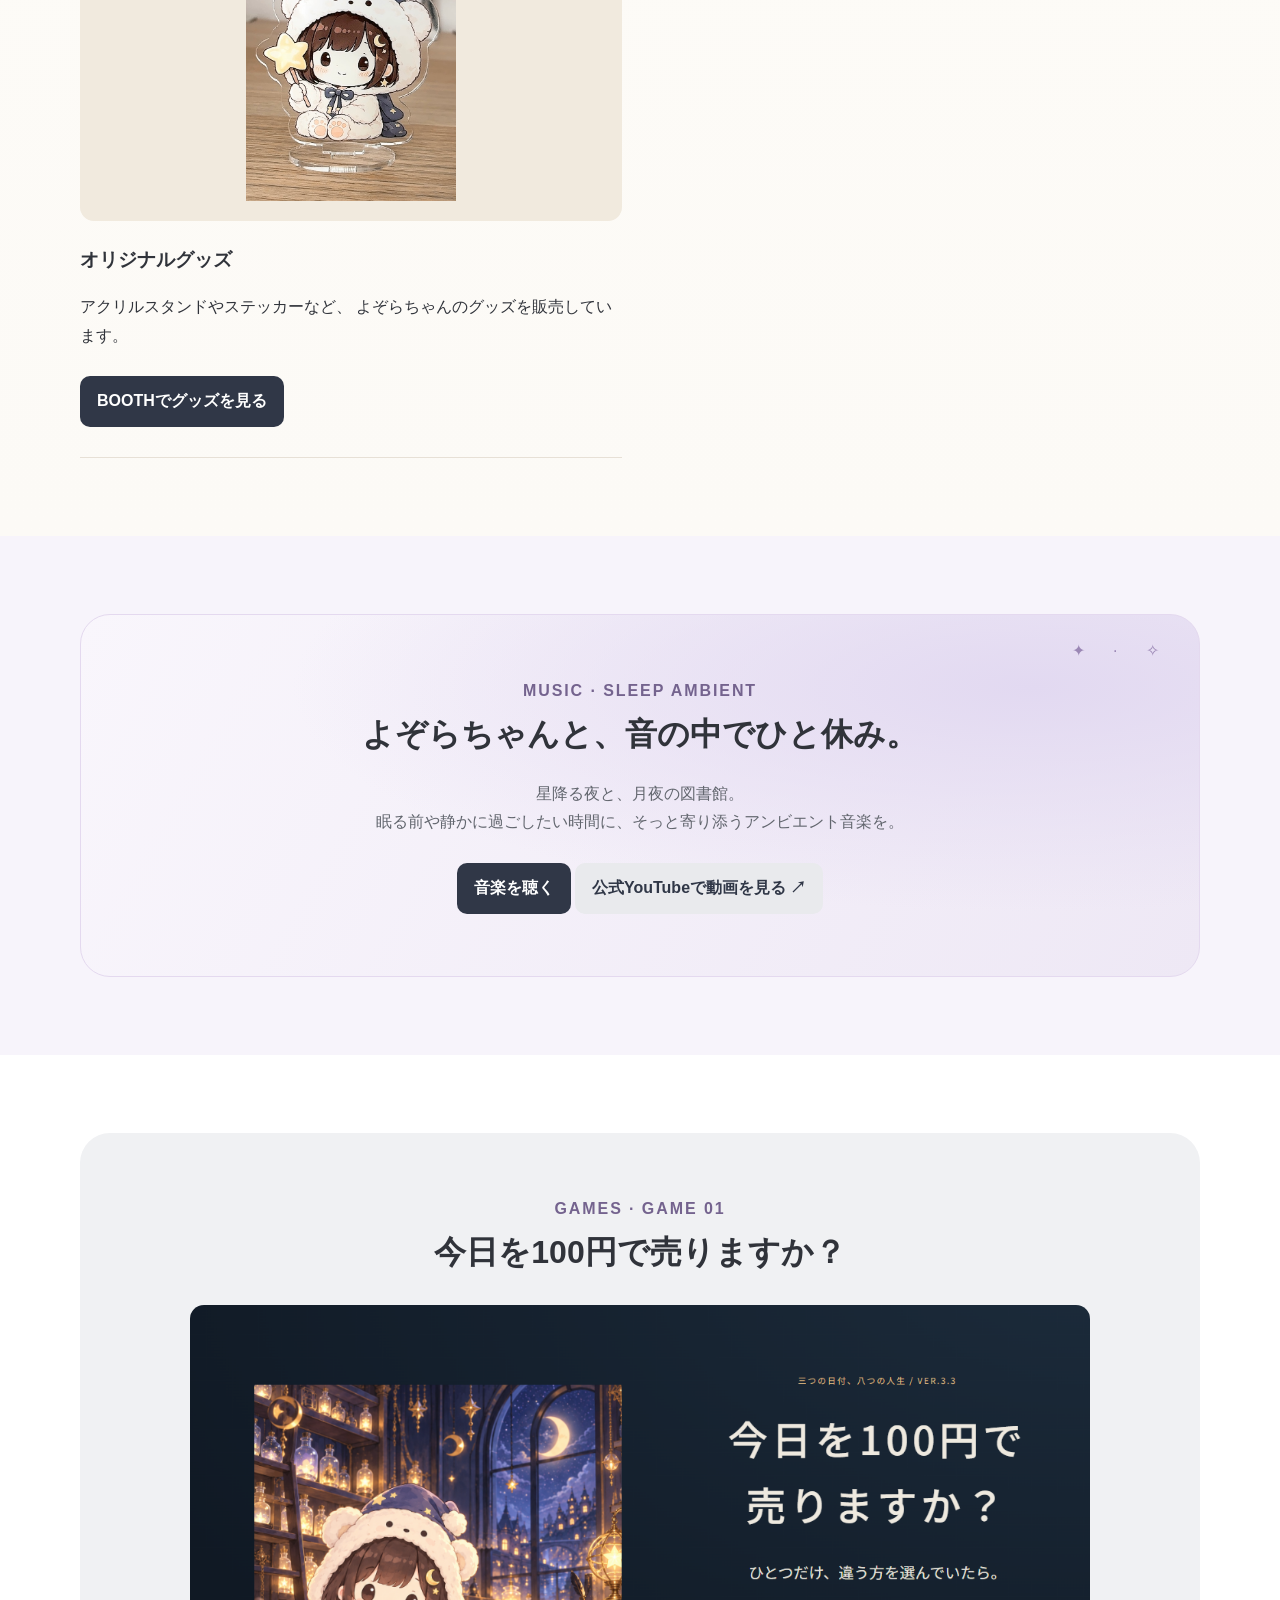
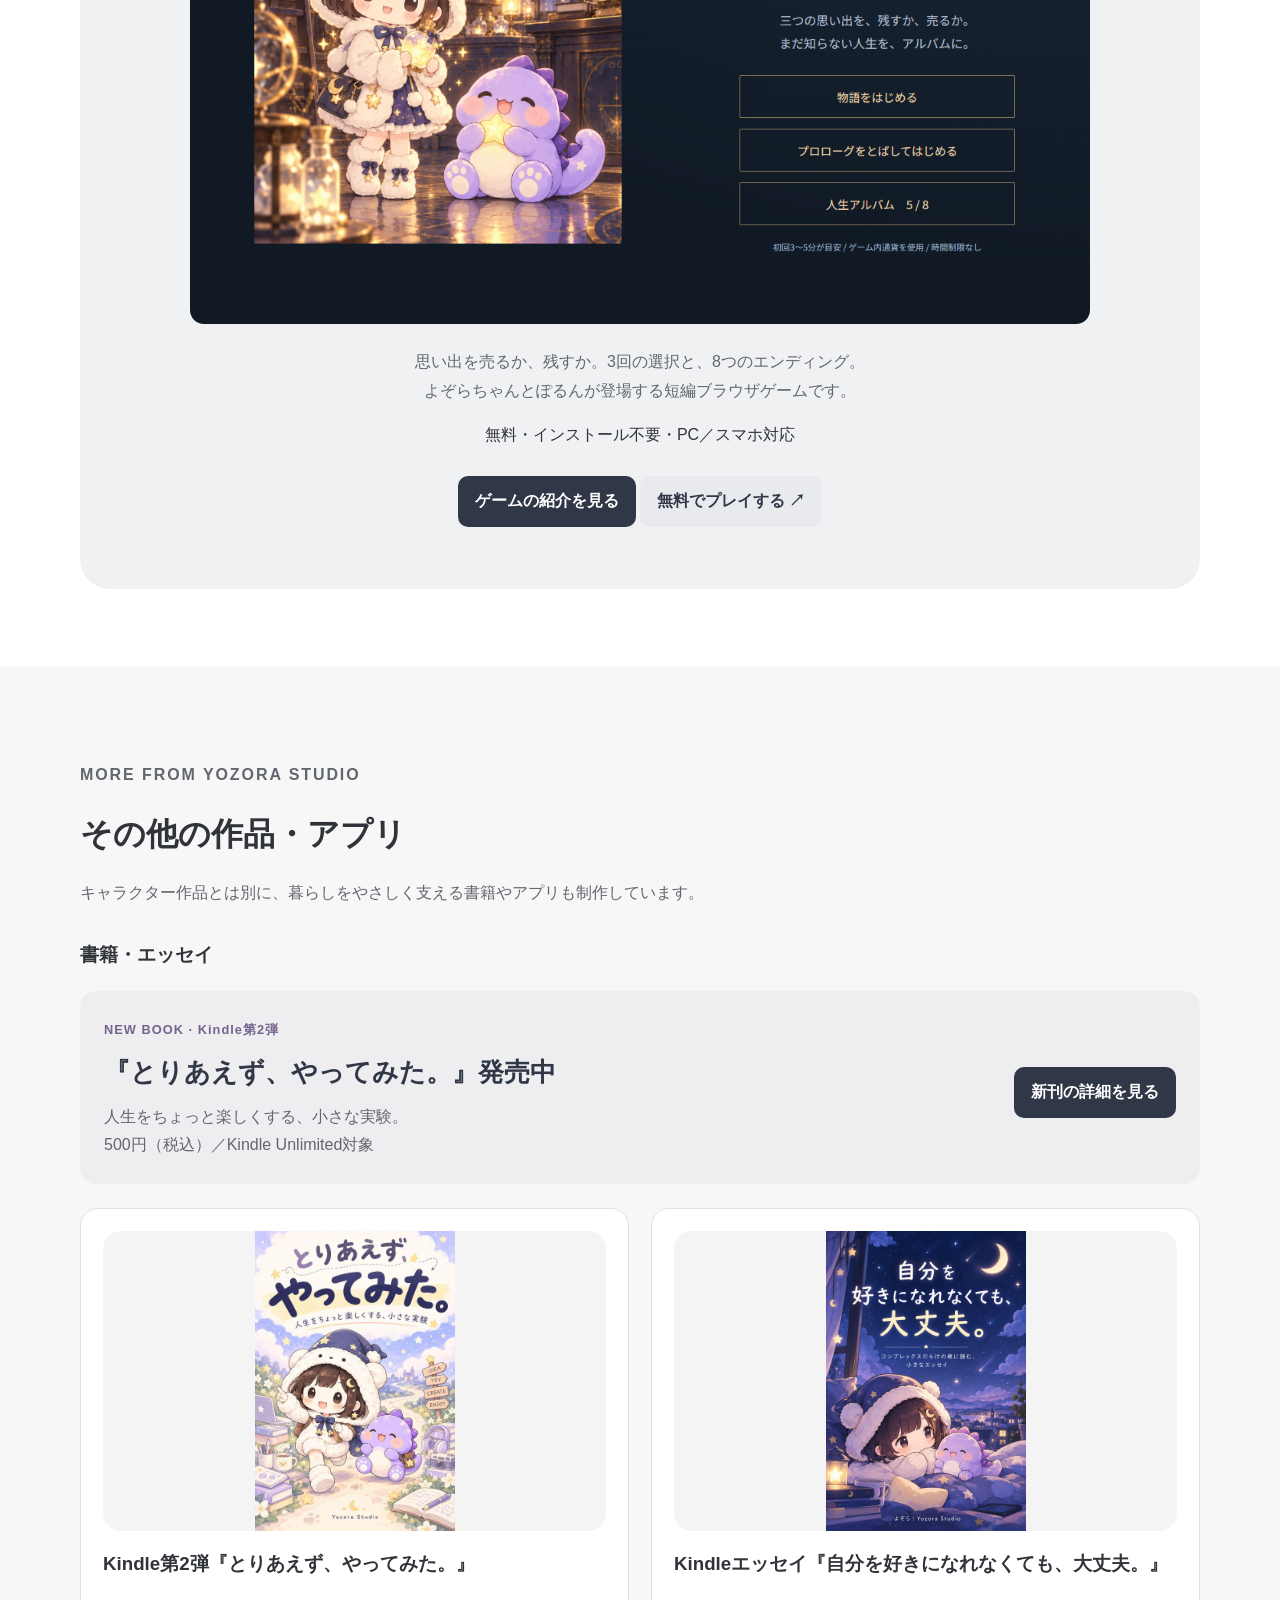
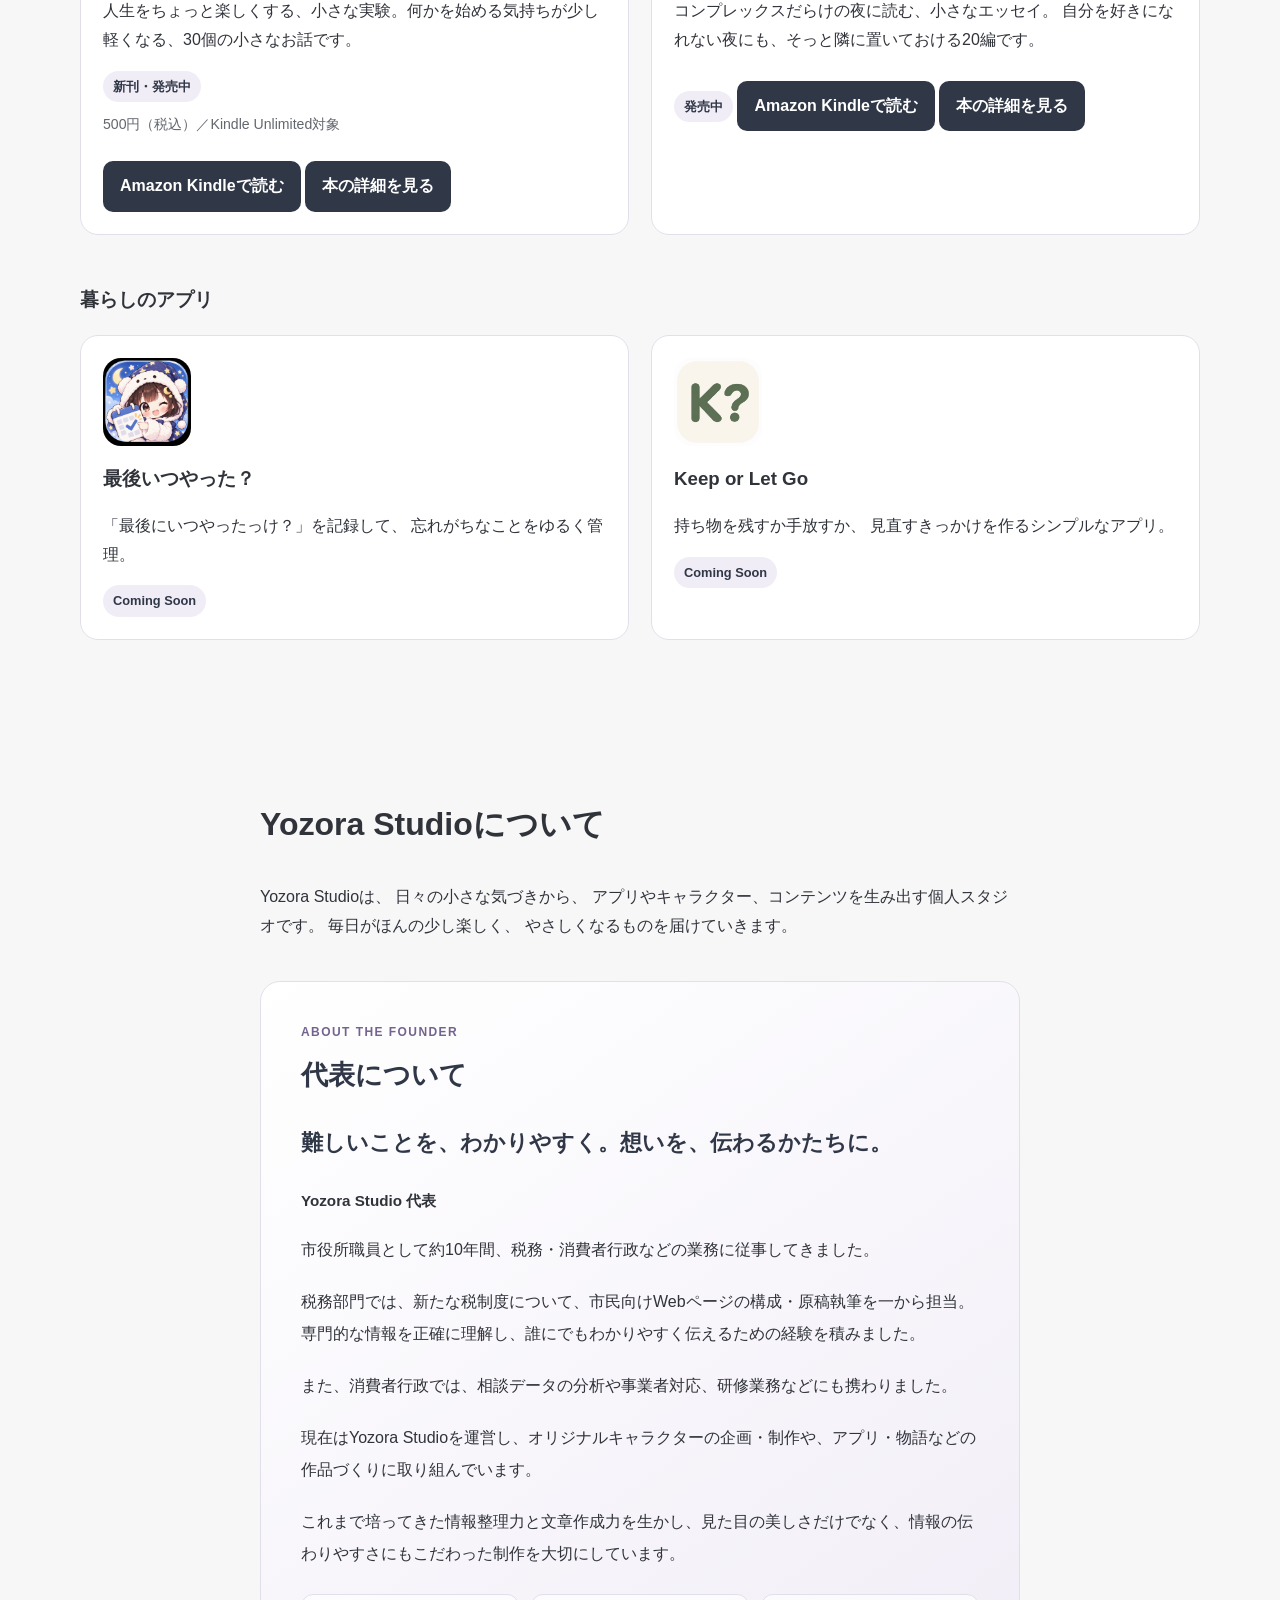
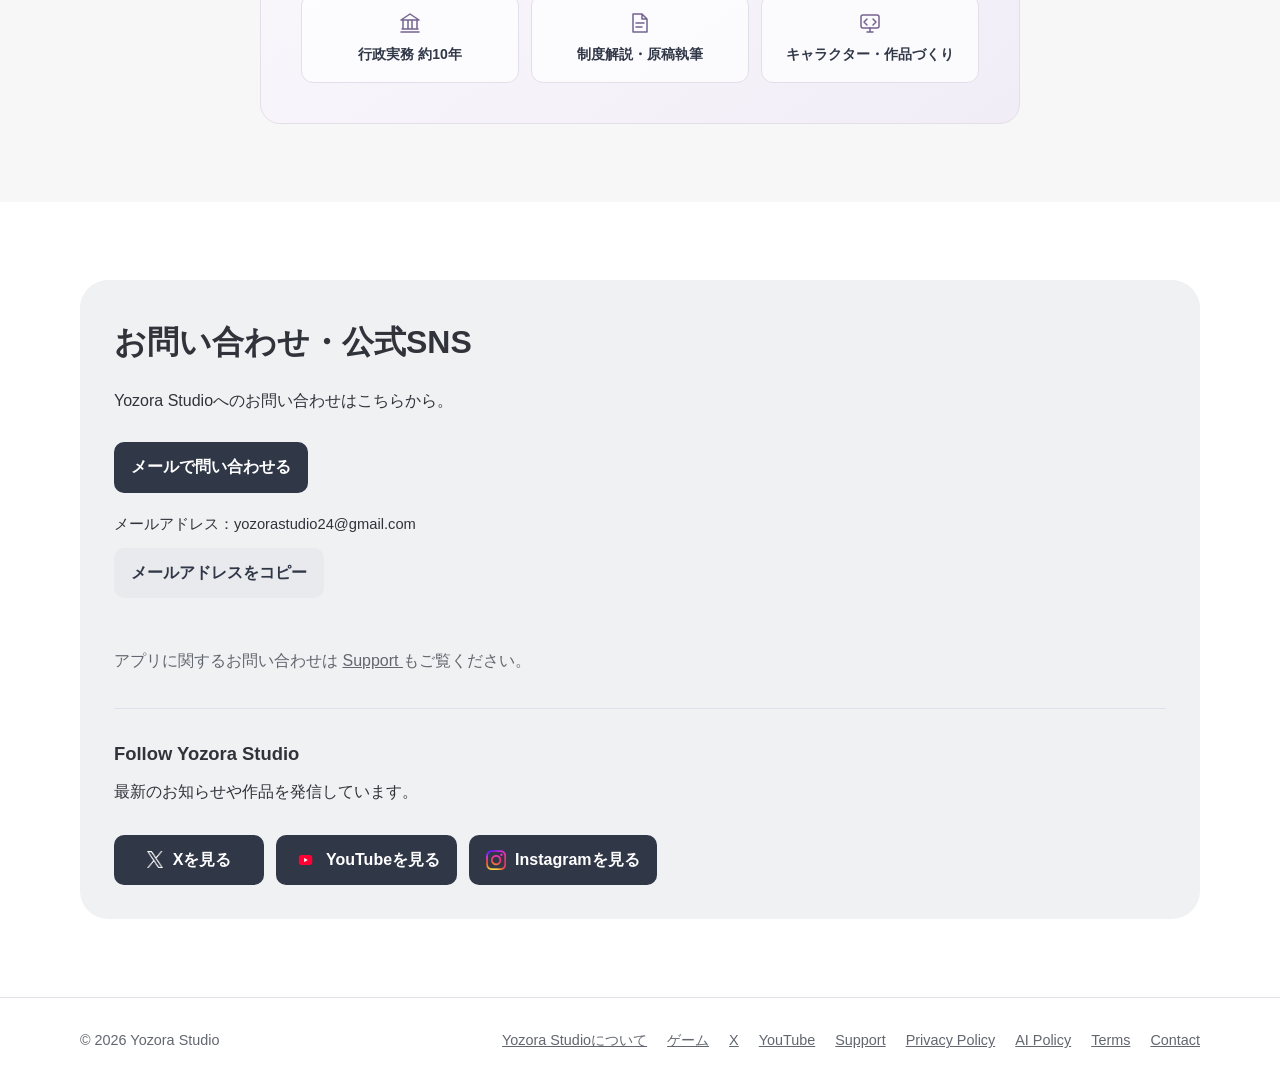
==== commit 6d7939eb: "Restore character-led homepage and withdraw web service listings" ====
--- a/index.html
+++ b/index.html
@@ -47,7 +47,7 @@
     ]
   }
   </script>
-<link rel="stylesheet" href="/home.css?v=20261020-game-image">
+<link rel="stylesheet" href="/home.css?v=20261024-characters">
 </head>
 
 
@@ -69,7 +69,7 @@
     </a>
 
     <nav aria-label="メインナビゲーション">
-<a href="#yozora-world">よぞらちゃんの世界</a><a href="/free-download.html">無料ダウンロード</a><a href="#web-design">お仕事のご相談</a><a href="#studio-works">その他の作品</a><a href="/#about">Studioについて</a><a href="#contact">お問い合わせ</a>
+<a href="#yozora-world">よぞらちゃんの世界</a><a href="/free-download.html">無料ダウンロード</a><a href="#studio-works">その他の作品</a><a href="/#about">Studioについて</a><a href="#contact">お問い合わせ</a>
 </nav>
 
   </div>
@@ -84,14 +84,22 @@
      Hero
 ========================= -->
 
-<section class="home-intro"><div class="wrap">
-<p class="eyebrow">YOZORA STUDIO</p><h1><span>毎日を、</span><span>ちょっとやさしく。</span></h1>
-<p class="intro-lead">物語を楽しむひとにも、<br>お店やサービスの魅力を届けたいひとにも。</p>
-<div class="entrance-grid">
-<a class="entrance" href="#yozora-world"><div class="entrance-visual character-visual"><img src="/yozora.png" alt="よぞらちゃん"><img src="/porun.png" alt="ぽるん"></div><div class="entrance-copy"><span class="eyebrow">CHARACTER &amp; STORIES</span><h2>よぞらちゃんの世界</h2><p>絵本、グッズ、音楽、ゲーム、アプリ。<br>よぞらちゃんとぽるんの、やさしい毎日。</p><span class="entrance-action">世界をのぞいてみる <span aria-hidden="true">↗</span></span></div></a>
-<a class="entrance" href="#web-design"><div class="entrance-visual web-visual"><div class="screen-pc"><img src="/yohaku-pc.webp" alt="自主制作サイト「余白」のPC画面"></div><div class="screen-mobile"><img src="/yohaku-mobile.webp" alt="自主制作サイト「余白」のスマートフォン画面"></div><span class="sample-caption">自主制作サンプル「余白」</span></div><div class="entrance-copy"><span class="eyebrow">WEB DESIGN &amp; CONTACT</span><h2>お仕事のご相談</h2><p>店舗・個人事業主向けのWeb制作。<br>制作サンプル、料金、ご相談はこちら。</p><span class="entrance-action">制作について見る <span aria-hidden="true">↗</span></span></div></a>
-</div></div></section>
-<section id="yozora-world" class="section world-heading"><div class="wrap world-hero"><div class="world-copy"><p class="eyebrow">01 · CHARACTER &amp; STORIES</p><h2>よぞらちゃんの世界</h2><p>星と月をまとったよぞらちゃんと、ふわっとした相棒ぽるん。<br>なんでもないけれど愛おしい毎日を、いろいろなかたちで届けます。</p><div class="section-jumps"><a href="#characters">仲間たち</a><a href="#works">絵本・グッズ</a><a href="#music">音楽・動画</a><a href="#games">ゲーム</a><a href="#apps">関連アプリ</a><a href="/free-download.html">無料ダウンロード</a></div></div><div class="world-illustration"><img src="/concept-book/page-1.jpg" alt="よぞらちゃんとぽるんの世界を描いた公式コンセプトブックのイラスト" width="800" height="800" loading="lazy"></div></div></section>
+<section class="hero home-intro">
+  <div class="wrap hero-grid">
+    <div>
+      <p class="eyebrow">YOZORA STUDIO</p>
+      <h1>毎日を、<br>ちょっとやさしく。</h1>
+      <p>星と月をまとったよぞらちゃんと、<br>ふわっとした相棒ぽるん。<br>ふたりのやさしい毎日を、物語や作品に。</p>
+      <a class="btn" href="#yozora-world">よぞらちゃんの世界へ</a>
+      <a class="btn secondary" href="/free-download.html">無料壁紙を楽しむ</a>
+    </div>
+    <div class="hero-art" aria-label="よぞらちゃんとぽるん">
+      <img class="yozora" src="/yozora.png" alt="よぞらちゃん" fetchpriority="high">
+      <img class="porun" src="/porun.png" alt="ぽるん">
+    </div>
+  </div>
+</section>
+<section id="yozora-world" class="section world-heading"><div class="wrap world-hero"><div class="world-copy"><p class="eyebrow">CHARACTER &amp; STORIES</p><h2>よぞらちゃんの世界</h2><p>星と月をまとったよぞらちゃんと、ふわっとした相棒ぽるん。<br>なんでもないけれど愛おしい毎日を、いろいろなかたちで届けます。</p><div class="section-jumps"><a href="#characters">仲間たち</a><a href="#works">絵本・グッズ</a><a href="#music">音楽・動画</a><a href="#games">ゲーム</a><a href="#apps">関連アプリ</a><a href="/free-download.html">無料ダウンロード</a></div></div><div class="world-illustration"><img src="/concept-book/page-1.jpg" alt="よぞらちゃんとぽるんの世界を描いた公式コンセプトブックのイラスト" width="800" height="800" loading="lazy"></div></div></section>
 
 
 
@@ -446,128 +454,19 @@
   </div>
 </section>
 
-<!-- Games -->
-<section id="games" class="section" aria-labelledby="games-home-title">
-  <div class="wrap">
-    <div class="concept-cta">
-      <div class="eyebrow">GAMES · GAME 01</div>
-      <h2 id="games-home-title">今日を100円で売りますか？</h2>
-      <a class="game-home-preview" href="/games.html" aria-label="『今日を100円で売りますか？』のゲーム紹介を見る">
-        <img src="/game01.png" alt="『今日を100円で売りますか？』タイトル画面。思い出のお店にいるよぞらちゃんとぽるん" width="1176" height="808" loading="lazy">
-      </a>
-      <p class="muted">思い出を売るか、残すか。3回の選択と、8つのエンディング。<br>よぞらちゃんとぽるんが登場する短編ブラウザゲームです。</p>
-      <p>無料・インストール不要・PC／スマホ対応</p>
-      <a class="btn" href="/games.html">ゲームの紹介を見る</a>
-      <a class="btn secondary" href="https://yozora-memory-shop.pages.dev" target="_blank" rel="noopener noreferrer">無料でプレイする ↗</a>
-    </div>
-  </div>
-</section>
-
-<!-- Web Design Portfolio -->
-<section id="web-design" class="section alt">
+<!-- Games -->
+<section id="games" class="section" aria-labelledby="games-home-title">
   <div class="wrap">
-    <div class="section-head">
-      <p class="eyebrow">02 · WEB DESIGN &amp; CONTACT</p><h2>お仕事のご相談</h2><p class="service-lead">Web制作で、お店やサービスの魅力を届ける。</p>
-      <p>お店やサービスの魅力が伝わる、やさしく見やすいホームページを。</p>
-    </div>
-    <div class="service-summary"><strong>ホームページ制作 33,000円〜（税込）</strong><p>先着3件のモニター価格。制作事例への掲載が条件です。</p><div class="section-jumps"><a href="#web-samples">自主制作サンプル</a><a href="#web-pricing-title">料金</a><a href="#web-flow-title">制作の流れ</a><a href="#web-inquiry">ご相談</a></div></div><h3 class="web-subheading" id="web-samples">自主制作サンプル</h3><p class="muted">以下は架空のお店・事務所を題材にしたデモサイトです。受託制作実績ではありません。</p>
-    <div class="web-portfolio-list">
-    <article class="card web-portfolio-card">
-      <a class="web-portfolio-preview" href="/portfolio/yohaku/" aria-label="余白のデモサイトを見る">
-        <img src="/portfolio/yohaku/assets/hero-bread-coffee.jpg" alt="余白のカフェをイメージした、パンとコーヒーの写真" loading="lazy" width="900" height="1000">
-      </a>
-      <div>
-        <span class="tag">自主制作・デモサイト</span>
-        <h3>余白 — yohaku</h3>
-        <p>架空のカフェ兼完全予約制エステサロンを題材にした、Web制作ポートフォリオです。温かい白と淡いセージグリーンで、落ち着いたお店の雰囲気を表現しました。</p>
-        <p>カフェのメニュー・料金、サロンの予約案内、店舗情報を1ページにまとめ、スマートフォンでも見やすい構成にしています。</p>
-        <p class="muted">実在店舗の受託制作実績ではありません。店舗・メニュー・料金は架空で、実際の予約は受け付けていません。</p>
-        <a class="btn" href="/portfolio/yohaku/">デモサイトを見る</a>
-      </div>
-    </article>
-    <article class="card web-portfolio-card">
-      <a class="web-portfolio-preview noir-preview" href="https://cute-dodol-f75bb9.netlify.app/" target="_blank" rel="noopener noreferrer" aria-label="NOIR.のデモサイトを見る（新しいタブ）">
-        <img src="/noir-preview.jpg" alt="NOIR.の実際のサイト画面。大きなロゴとモノトーンのヘアスタイル写真" loading="lazy" width="1086" height="872">
-      </a>
-      <div>
-        <span class="tag">自主制作・デモサイト</span>
-        <h3>NOIR.</h3>
-        <p>架空のプライベート美容室を題材にした、自主制作サンプルです。モノトーンと大胆なタイポグラフィを活かし、洗練されたお店の世界観を表現しました。</p>
-        <p>コンセプト、スタイルギャラリー、メニュー、スタッフ紹介、アクセス情報を、余白を活かした見やすい構成にまとめています。</p>
-        <p class="muted">実在店舗の受託制作実績ではありません。店舗・スタッフ・メニューは架空で、実際の予約は受け付けていません。</p>
-        <a class="btn" href="https://cute-dodol-f75bb9.netlify.app/" target="_blank" rel="noopener noreferrer">デモサイトを見る ↗</a>
-      </div>
-    </article>
-    <article class="card web-portfolio-card" id="aonagi-work">
-      <a class="web-portfolio-preview" style="background:#18283D;aspect-ratio:8/5" href="https://aonagi-office.netlify.app/" target="_blank" rel="noopener noreferrer" aria-label="青凪行政書士事務所のデモサイトを見る（新しいタブ）">
-        <img src="/aonagi-preview.jpg" style="height:auto;aspect-ratio:8/5;object-fit:contain" alt="青凪行政書士事務所の自主制作サイト。ネイビーとアイボリー、横浜の港の写真を使ったトップページ" loading="lazy" width="1600" height="1000">
-      </a>
-      <div>
-        <span class="tag">自主制作・架空の事務所</span>
-        <h3>青凪行政書士事務所</h3>
-        <p>行政書士事務所に求められる信頼感と、情報のわかりやすさを両立した自主制作サイト。落ち着いたネイビーと上品な明朝体で、暮らしと事業の大切な節目に寄り添う世界観を表現しました。</p>
-        <p>取扱業務・料金案内・事務所案内・お問い合わせを含む全5ページを、スマートフォン・タブレット・PCに対応。必要な情報へ迷わず進める構成にしています。</p>
-        <p class="muted">実在する事務所の受託制作実績ではありません。事務所・代表・料金は架空で、法律相談・各種手続きの依頼は受け付けていません。フォームは入力・送信できない仕様です。</p>
-        <a class="btn" href="https://aonagi-office.netlify.app/" target="_blank" rel="noopener noreferrer">デモサイトを見る ↗</a>
-        <p class="muted" style="font-size:.7rem">写真：Fukumoto / <a href="https://commons.wikimedia.org/wiki/File:Minato_Mirai_21_at_dusk_IMG_4649.jpg" target="_blank" rel="noopener noreferrer">Wikimedia Commons</a> · <a href="https://creativecommons.org/licenses/by-sa/4.0/" target="_blank" rel="noopener noreferrer">CC BY-SA 4.0</a>（トリミング・色調表示を変更）</p>
-      </div>
-    </article>
-    </div>
-
-    <div class="web-service-block" aria-labelledby="web-pricing-title">
-      <span class="tag">先着3件限定</span>
-      <h3 class="web-subheading" id="web-pricing-title">Web制作料金表</h3>
-      <p>制作事例としての掲載にご協力いただける方へ、モニター価格でご案内しています。料金はすべて税込です。</p>
-      <div class="web-pricing-grid">
-        <article class="card web-plan">
-          <h4>ライトプラン</h4>
-          <p class="web-price">33,000<span>円（税込）</span></p>
-          <p>1ページ</p>
-          <p class="muted">お店やサービスの情報を、1ページにまとめたい方へ。</p>
-        </article>
-        <article class="card web-plan">
-          <h4>スタンダードプラン</h4>
-          <p class="web-price">55,000<span>円（税込）</span></p>
-          <p>3ページ程度</p>
-          <p class="muted">内容に合わせてページを分け、魅力を丁寧に伝えたい方へ。</p>
-        </article>
-      </div>
-      <div class="web-consultation">
-        <a class="btn consultation-btn" href="https://docs.google.com/forms/d/e/1FAIpQLSdIFDlDH1v16mfSMRFc1nfkwdfIR2qxXdFp6pFttrYcS0Frew/viewform?usp=dialog" target="_blank" rel="noopener noreferrer" aria-label="無料相談・お見積もりはこちら（新しいタブでGoogleフォームを開く）">無料相談・お見積もりはこちら</a>
-        <p class="muted">Googleフォームが新しいタブで開きます。</p>
-      </div>
-      <ul class="web-plan-notes">
-        <li>両プランともスマートフォン対応</li>
-        <li>修正は2回まで</li>
-        <li>ドメイン代・有料サービス利用料などの実費は別途</li>
-        <li>制作事例としての掲載許可がモニター条件です</li>
-      </ul>
-    </div>
-
-    <div class="web-service-block" aria-labelledby="web-flow-title">
-      <h3 class="web-subheading" id="web-flow-title">制作の流れ</h3>
-      <ol class="web-flow">
-        <li><span>01</span>お問い合わせ</li>
-        <li><span>02</span>ヒアリング</li>
-        <li><span>03</span>お見積もり</li>
-        <li><span>04</span>制作</li>
-        <li><span>05</span>確認・修正</li>
-        <li><span>06</span>公開</li>
-      </ol>
-    </div>
-
-    <div class="contact-box web-contact" id="web-inquiry">
-      <h3>Web制作のお問い合わせ</h3>
-      <p>作りたいホームページや、ご希望のプランについてお気軽にご相談ください。</p>
-      <a class="btn consultation-btn" href="https://docs.google.com/forms/d/e/1FAIpQLSdIFDlDH1v16mfSMRFc1nfkwdfIR2qxXdFp6pFttrYcS0Frew/viewform?usp=dialog" target="_blank" rel="noopener noreferrer" aria-label="無料相談・お見積もりはこちら（新しいタブでGoogleフォームを開く）">無料相談・お見積もりはこちら</a>
-      <a class="btn secondary" href="mailto:yozorastudio24@gmail.com?subject=Web%E5%88%B6%E4%BD%9C%E3%81%AE%E3%81%94%E7%9B%B8%E8%AB%87">メールで相談する</a>
-      <p class="email-copy-address"><a href="mailto:yozorastudio24@gmail.com">yozorastudio24@gmail.com</a></p>
-    </div>
-
-    <div class="web-service-block" aria-labelledby="web-update-support-title">
-      <h3 class="web-subheading" id="web-update-support-title">公開後のホームページ更新もサポート</h3>
-      <p>営業時間や料金、メニュー、文章の修正など、Yozora Studio制作サイトの軽微な更新をお手伝いします。</p>
-      <a class="btn secondary" href="/home-update-support.html">ホームページ更新サポートを見る</a>
+    <div class="concept-cta">
+      <div class="eyebrow">GAMES · GAME 01</div>
+      <h2 id="games-home-title">今日を100円で売りますか？</h2>
+      <a class="game-home-preview" href="/games.html" aria-label="『今日を100円で売りますか？』のゲーム紹介を見る">
+        <img src="/game01.png" alt="『今日を100円で売りますか？』タイトル画面。思い出のお店にいるよぞらちゃんとぽるん" width="1176" height="808" loading="lazy">
+      </a>
+      <p class="muted">思い出を売るか、残すか。3回の選択と、8つのエンディング。<br>よぞらちゃんとぽるんが登場する短編ブラウザゲームです。</p>
+      <p>無料・インストール不要・PC／スマホ対応</p>
+      <a class="btn" href="/games.html">ゲームの紹介を見る</a>
+      <a class="btn secondary" href="https://yozora-memory-shop.pages.dev" target="_blank" rel="noopener noreferrer">無料でプレイする ↗</a>
     </div>
   </div>
 </section>
@@ -704,7 +603,7 @@
         <p>市役所職員として約10年間、税務・消費者行政などの業務に従事してきました。</p>
         <p>税務部門では、新たな税制度について、市民向けWebページの構成・原稿執筆を一から担当。専門的な情報を正確に理解し、誰にでもわかりやすく伝えるための経験を積みました。</p>
         <p>また、消費者行政では、相談データの分析や事業者対応、研修業務などにも携わりました。</p>
-        <p>現在はYozora Studioを運営し、Webサイト制作やオリジナルキャラクターの企画・制作などに取り組んでいます。</p>
+          <p>現在はYozora Studioを運営し、オリジナルキャラクターの企画・制作や、アプリ・物語などの作品づくりに取り組んでいます。</p>
         <p>これまで培ってきた情報整理力と文章作成力を生かし、見た目の美しさだけでなく、情報の伝わりやすさにもこだわった制作を大切にしています。</p>
       </div>
 
@@ -719,7 +618,7 @@
         </li>
         <li>
           <svg viewBox="0 0 24 24" width="24" height="24" fill="none" stroke="currentColor" stroke-width="1.5" stroke-linecap="round" stroke-linejoin="round" aria-hidden="true" focusable="false"><rect x="3" y="4" width="18" height="13" rx="2"/><path d="M9 21h6 M12 17v4 M9 8l-3 3 3 3 M15 8l3 3-3 3"/></svg>
-          <span>Webサイト制作</span>
+          <span>キャラクター・作品づくり</span>
         </li>
       </ul>
     </section>
@@ -859,9 +758,8 @@
     </div>
 
     <div class="footer-links">
-      <a href="#about">Yozora Studioについて</a>
+      <a href="#about">Yozora Studioについて</a>
       <a href="/games.html">ゲーム</a>
-      <a class="btn consultation-btn" href="https://docs.google.com/forms/d/e/1FAIpQLSdIFDlDH1v16mfSMRFc1nfkwdfIR2qxXdFp6pFttrYcS0Frew/viewform?usp=dialog" target="_blank" rel="noopener noreferrer" aria-label="無料相談・お見積もりはこちら（新しいタブでGoogleフォームを開く）">無料相談・お見積もりはこちら</a>
 
       <a
         href="https://x.com/YozoraStudio_"
@@ -883,9 +781,6 @@
         Support
       </a>
 
-      <a href="/home-update-support.html">
-        ホームページ更新サポート
-      </a>
 
       <a href="/privacy.html">
         Privacy Policy
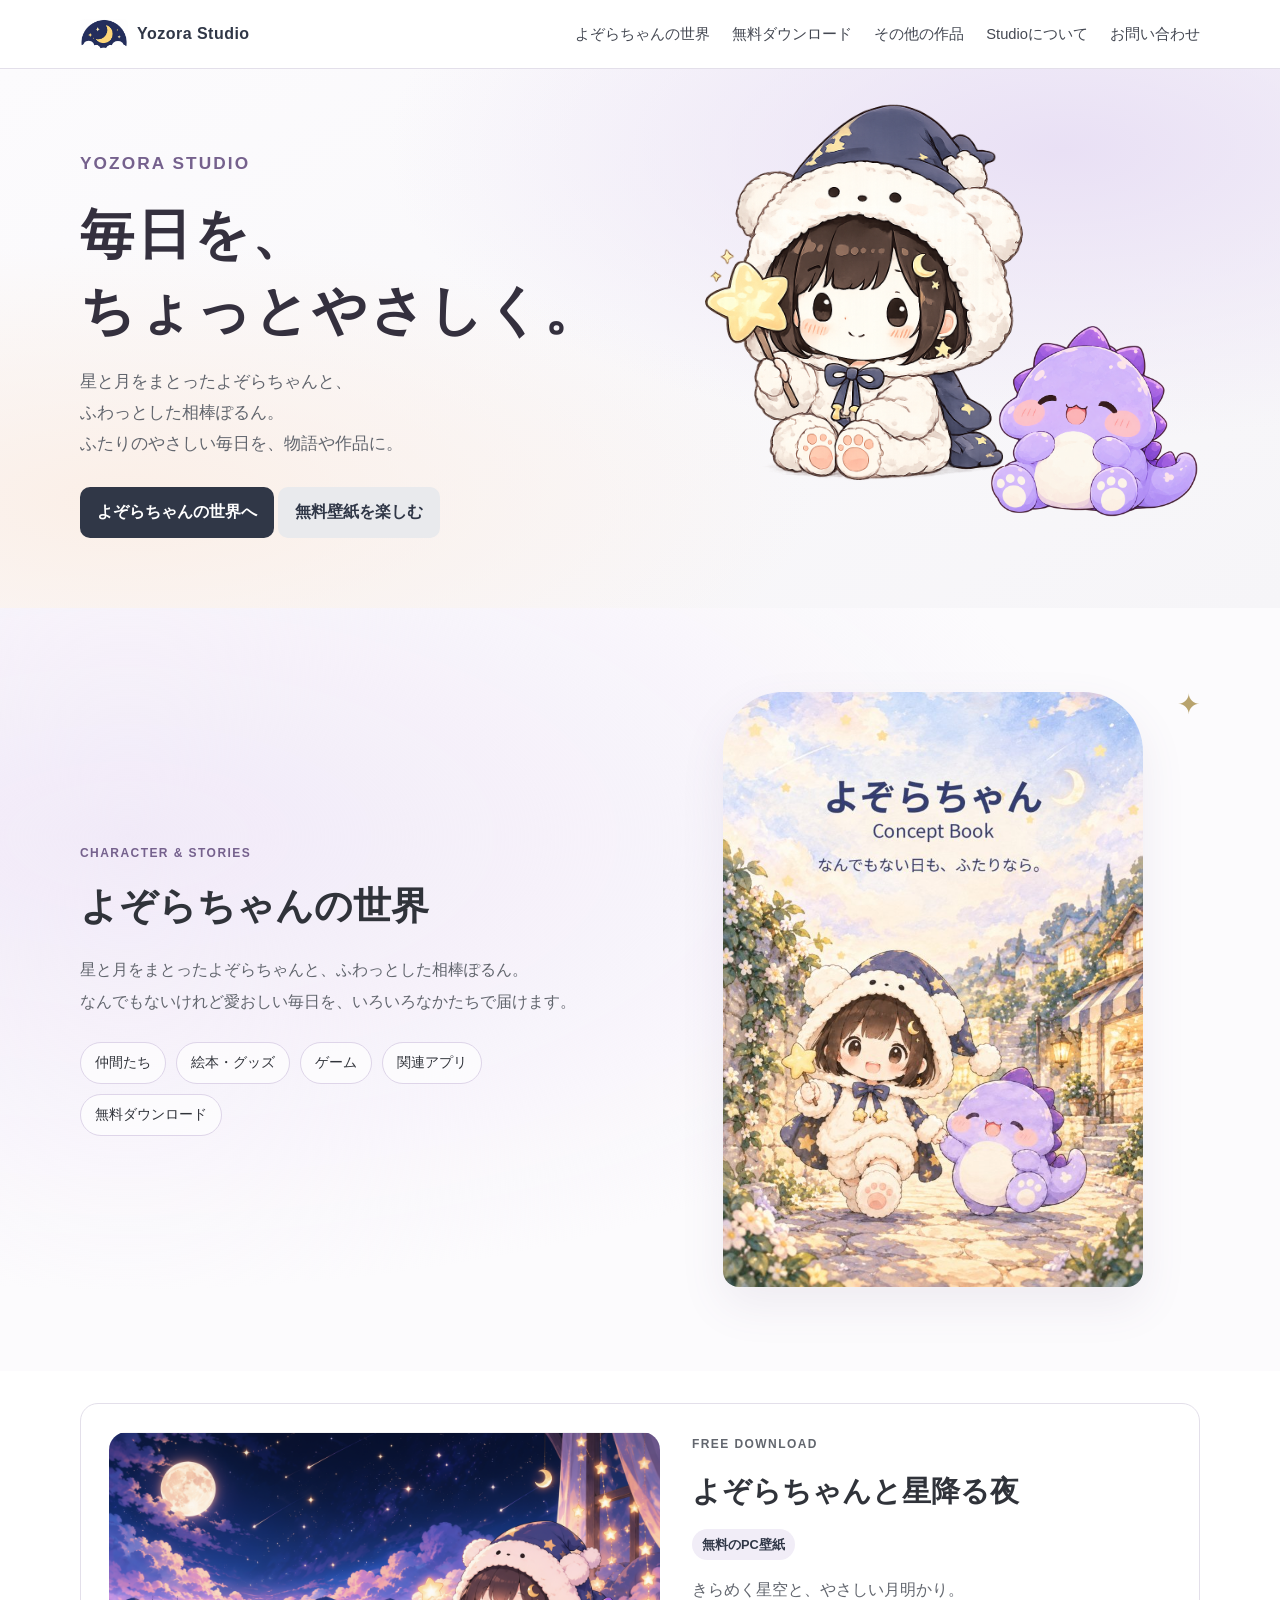
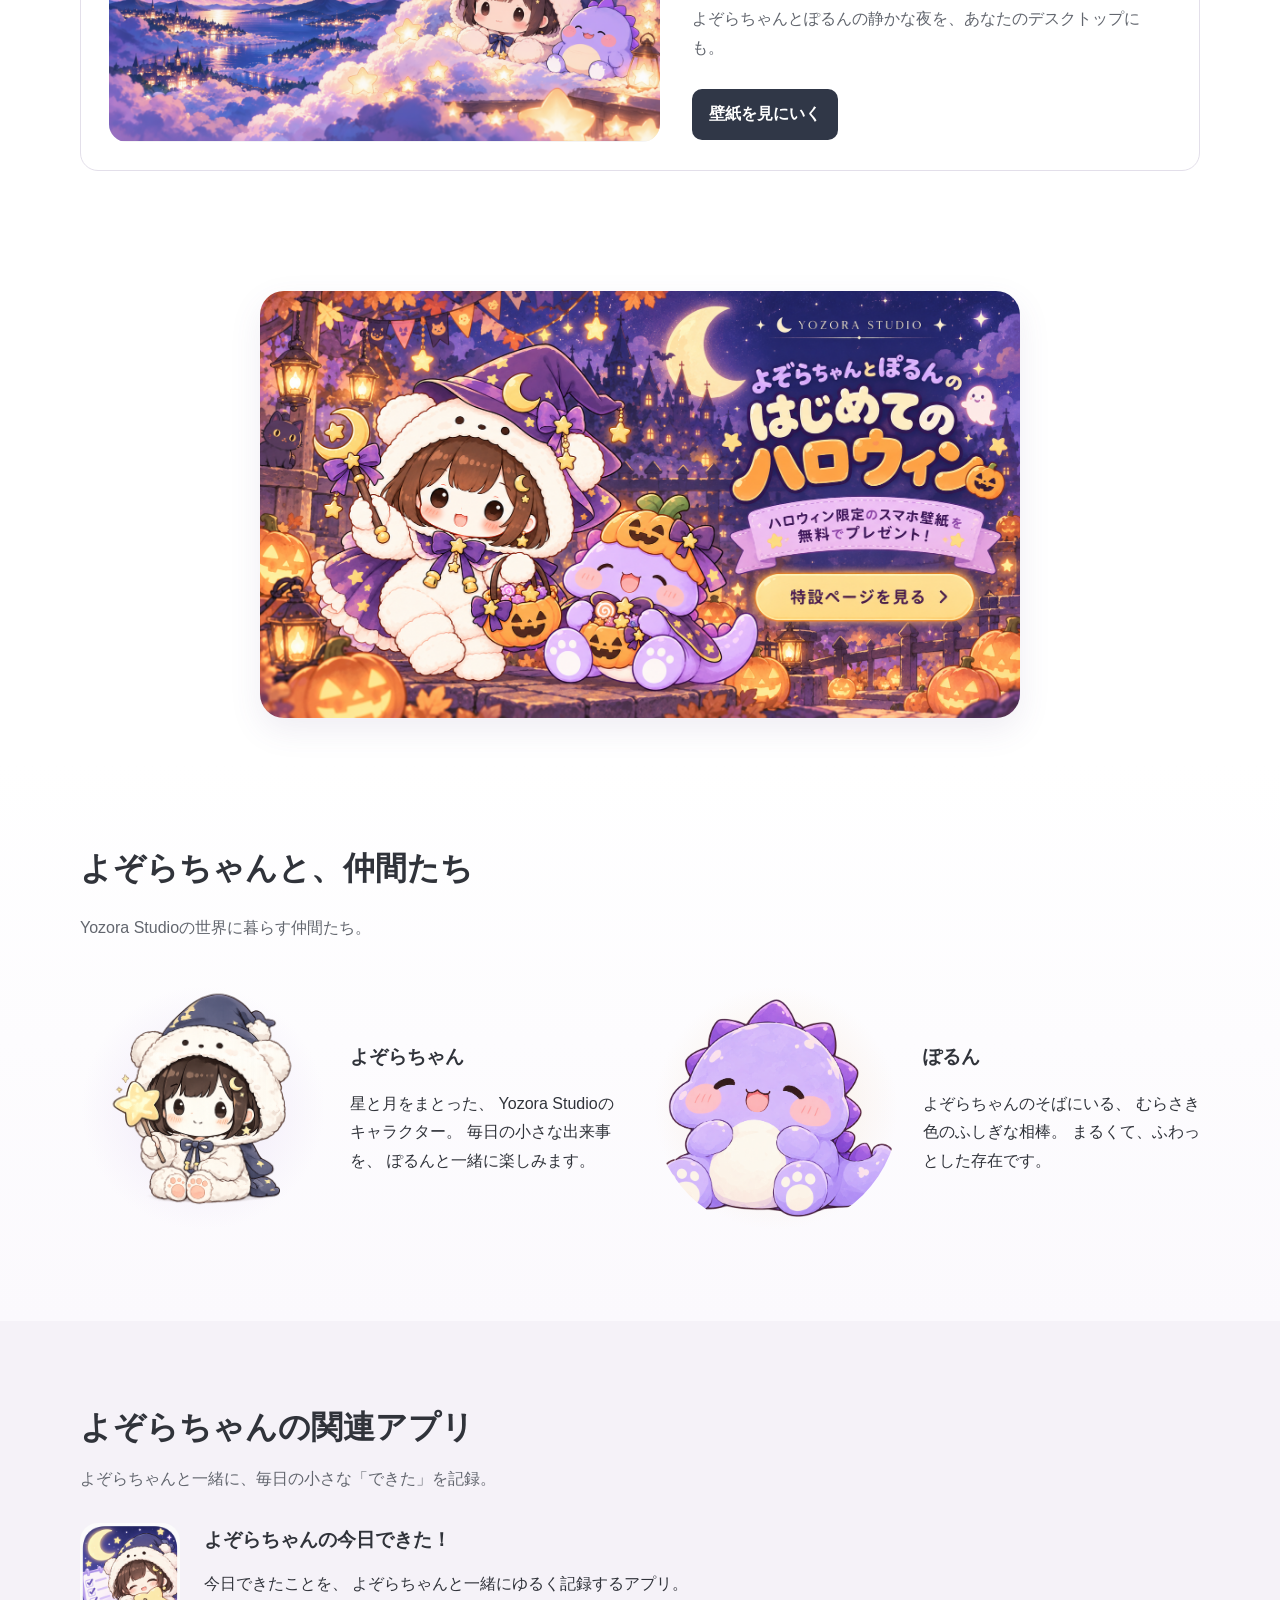
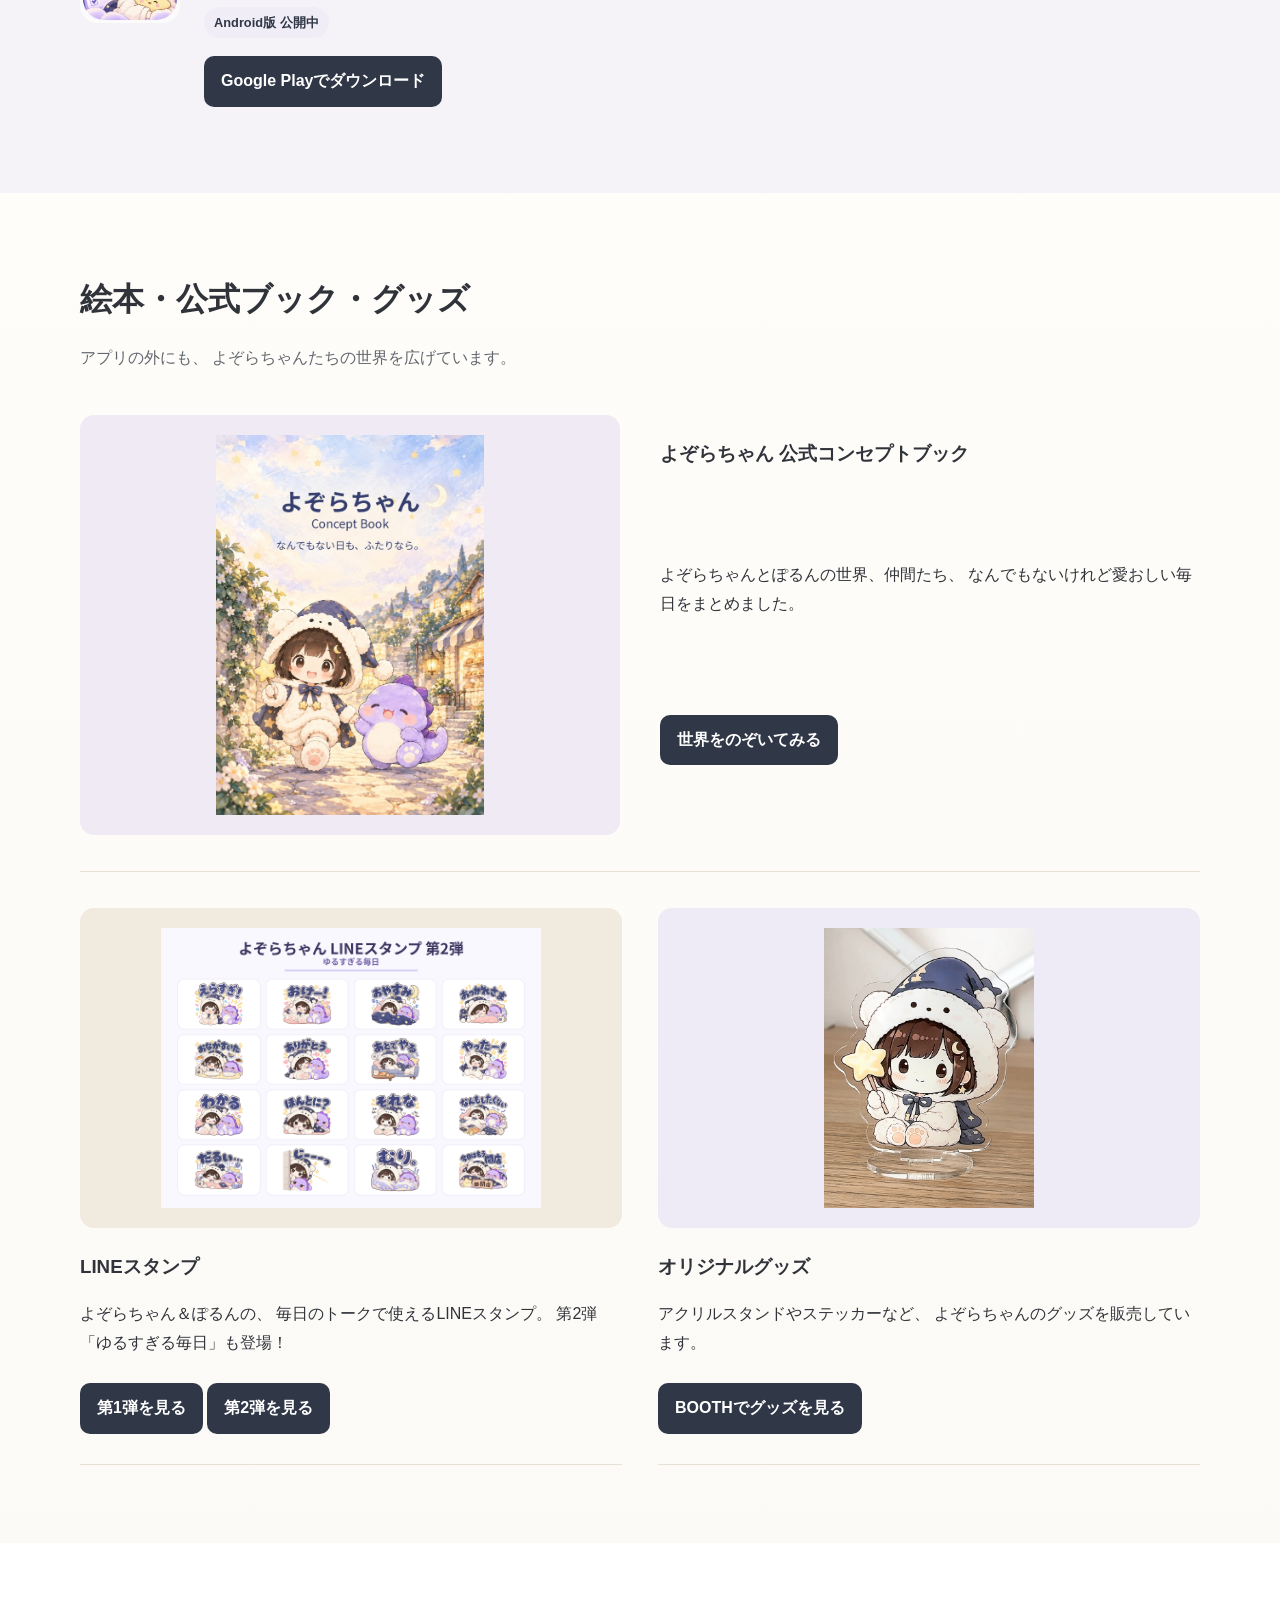
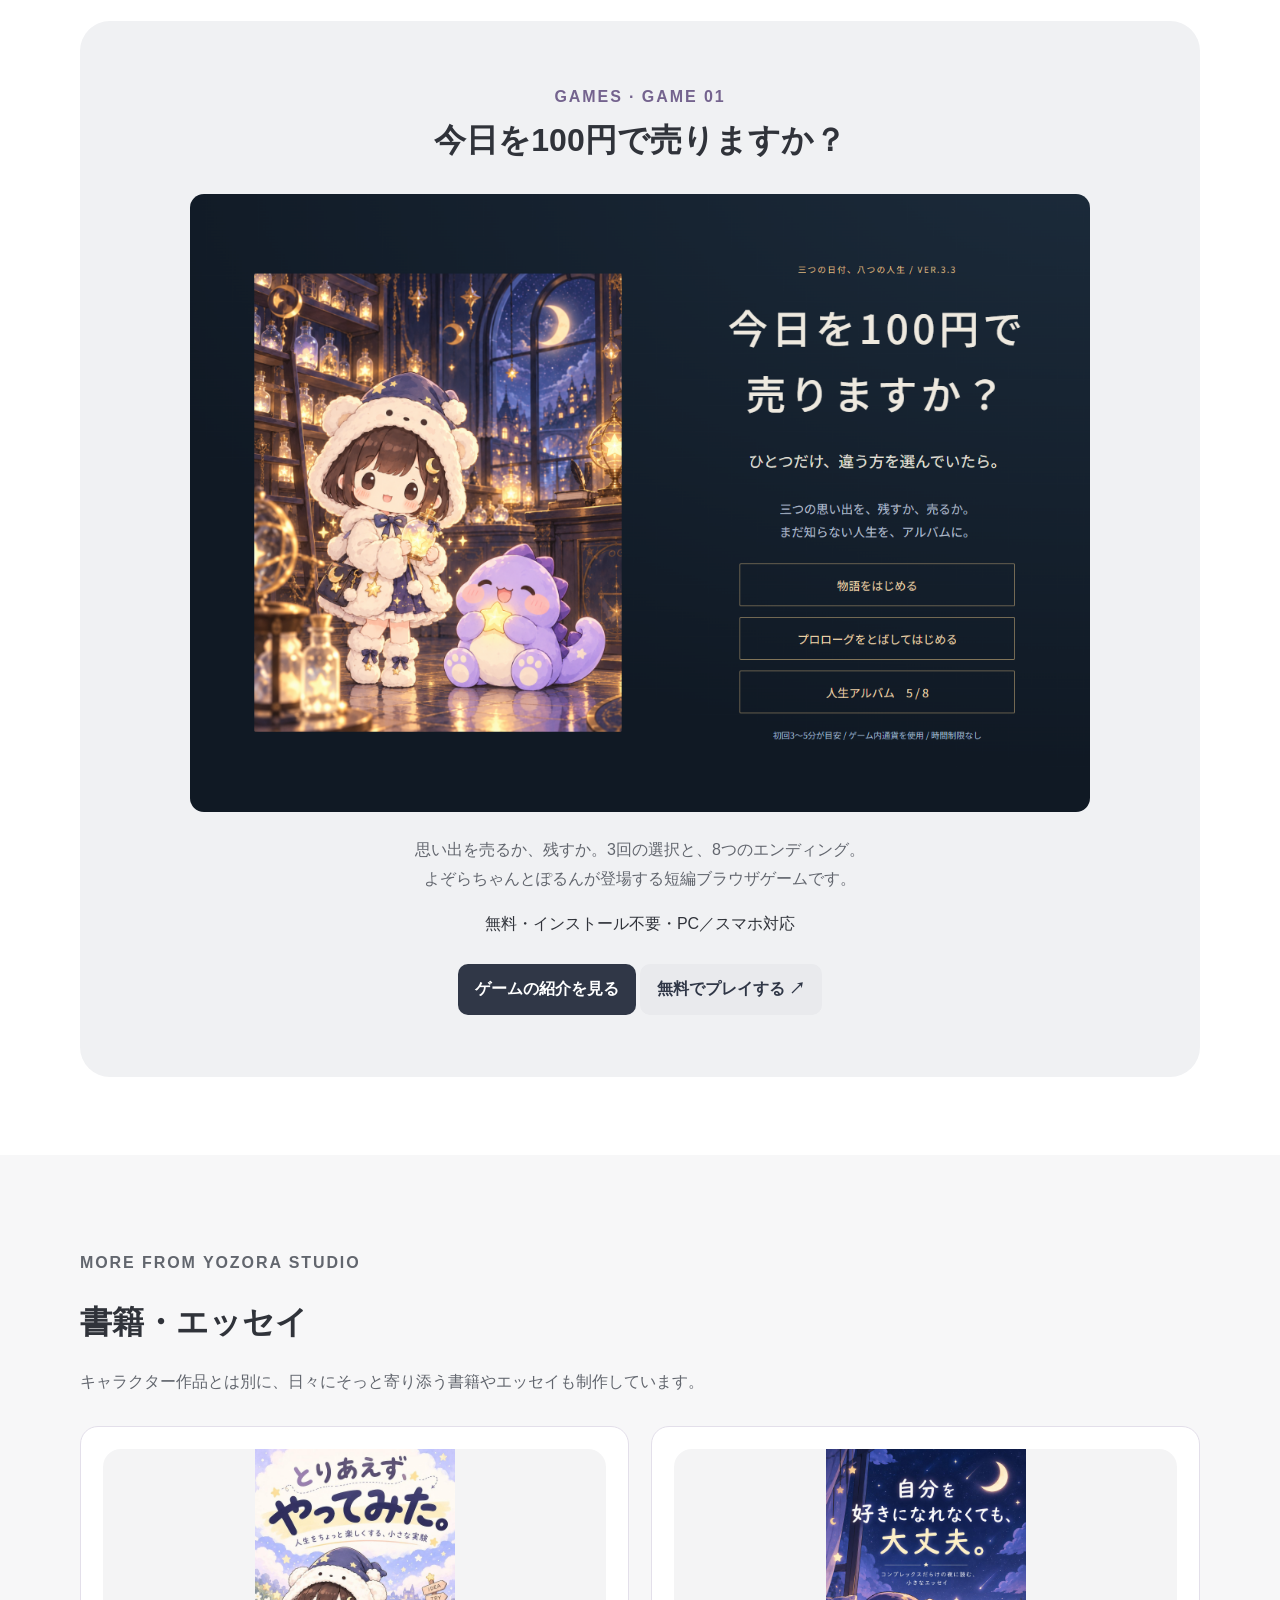
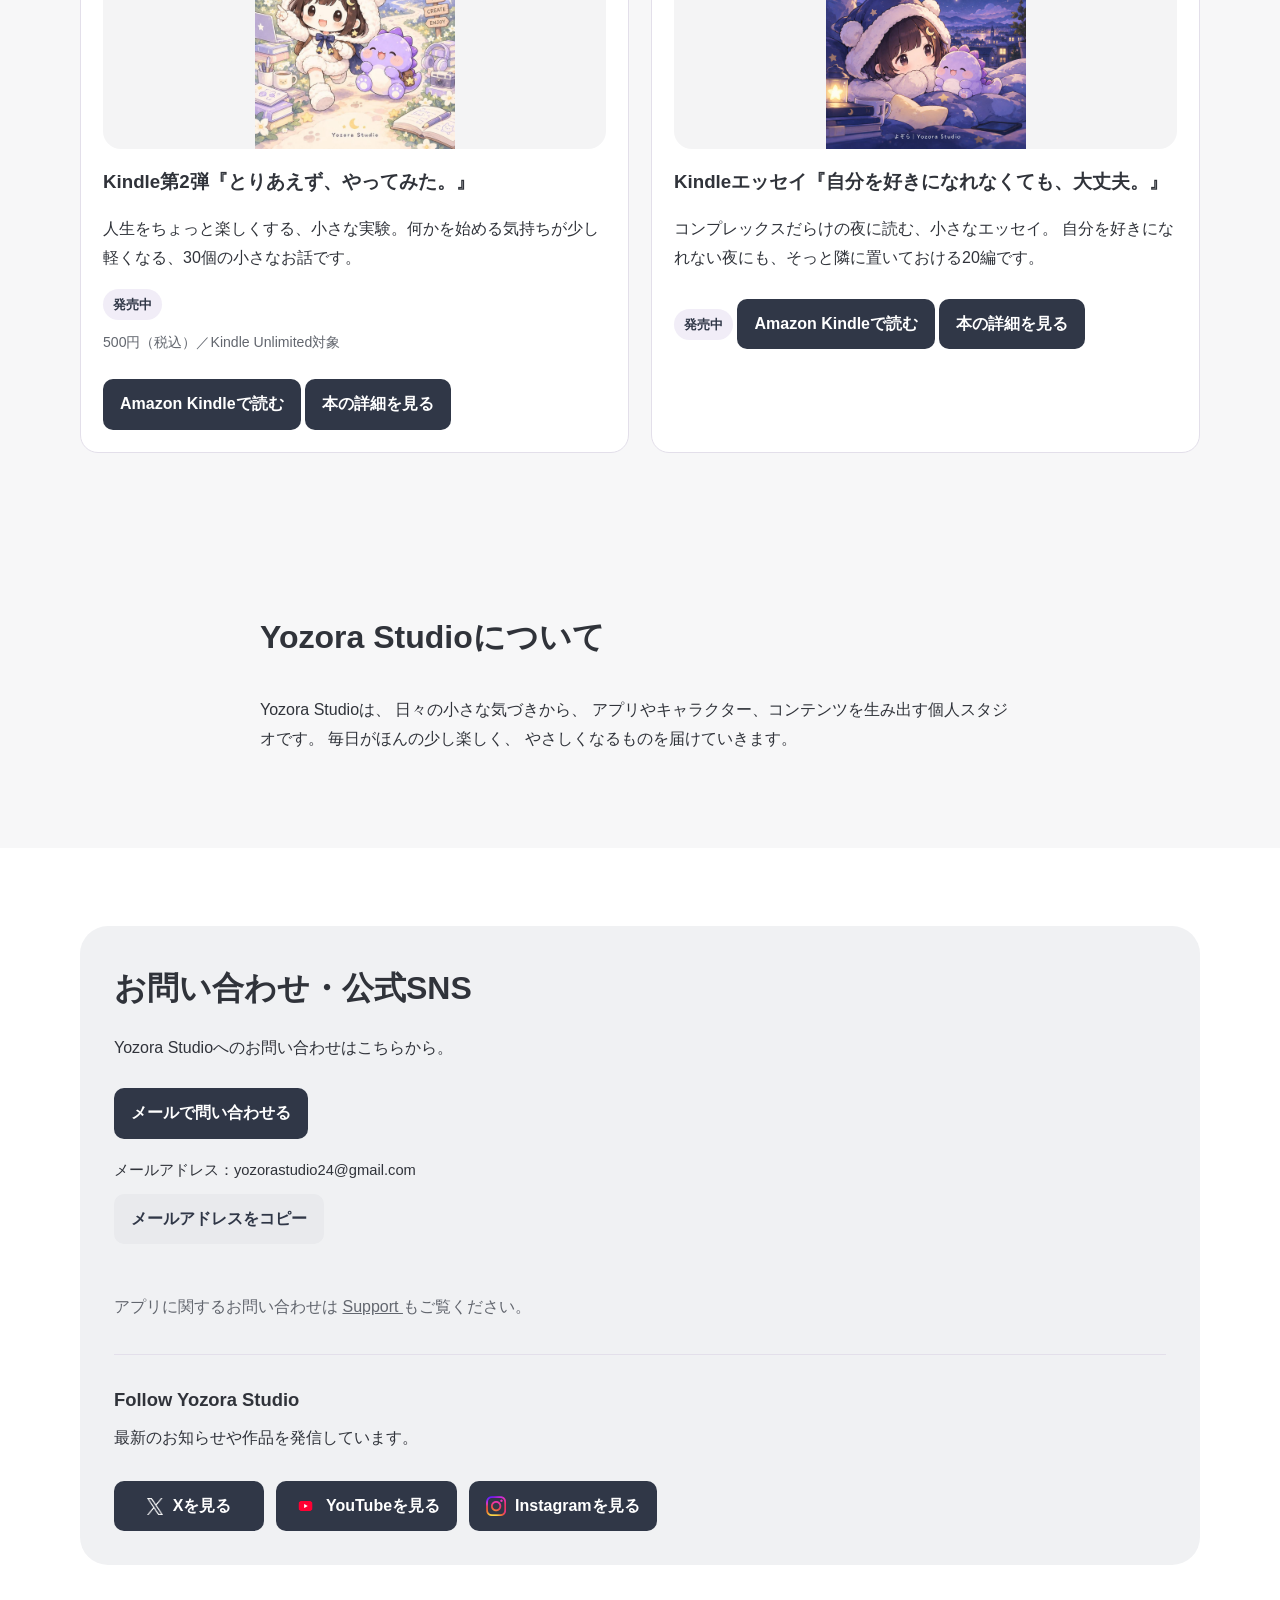
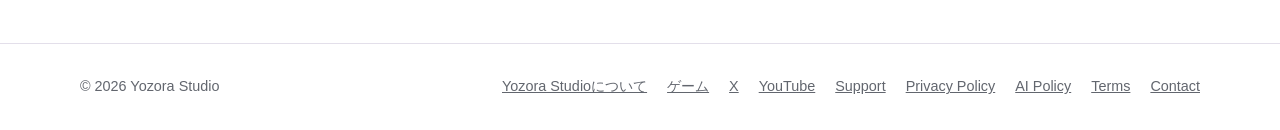
==== commit 6f879793: "Pause music and selected unreleased works; remove new-book and founder promotions" ====
--- a/index.html
+++ b/index.html
@@ -99,7 +99,7 @@
     </div>
   </div>
 </section>
-<section id="yozora-world" class="section world-heading"><div class="wrap world-hero"><div class="world-copy"><p class="eyebrow">CHARACTER &amp; STORIES</p><h2>よぞらちゃんの世界</h2><p>星と月をまとったよぞらちゃんと、ふわっとした相棒ぽるん。<br>なんでもないけれど愛おしい毎日を、いろいろなかたちで届けます。</p><div class="section-jumps"><a href="#characters">仲間たち</a><a href="#works">絵本・グッズ</a><a href="#music">音楽・動画</a><a href="#games">ゲーム</a><a href="#apps">関連アプリ</a><a href="/free-download.html">無料ダウンロード</a></div></div><div class="world-illustration"><img src="/concept-book/page-1.jpg" alt="よぞらちゃんとぽるんの世界を描いた公式コンセプトブックのイラスト" width="800" height="800" loading="lazy"></div></div></section>
+<section id="yozora-world" class="section world-heading"><div class="wrap world-hero"><div class="world-copy"><p class="eyebrow">CHARACTER &amp; STORIES</p><h2>よぞらちゃんの世界</h2><p>星と月をまとったよぞらちゃんと、ふわっとした相棒ぽるん。<br>なんでもないけれど愛おしい毎日を、いろいろなかたちで届けます。</p><div class="section-jumps"><a href="#characters">仲間たち</a><a href="#works">絵本・グッズ</a><a href="#games">ゲーム</a><a href="#apps">関連アプリ</a><a href="/free-download.html">無料ダウンロード</a></div></div><div class="world-illustration"><img src="/concept-book/page-1.jpg" alt="よぞらちゃんとぽるんの世界を描いた公式コンセプトブックのイラスト" width="800" height="800" loading="lazy"></div></div></section>
 
 
 
@@ -334,27 +334,7 @@
       </article>
 
 
-      <article class="card">
-
-        <img
-          src="/book.png"
-          alt="絵本 よぞらちゃんの なんでもないひ 表紙"
-        >
-
-        <h3>
-          絵本『よぞらちゃんの なんでもないひ』
-        </h3>
-
-        <p>
-          よぞらちゃんとぽるんの、
-          なんでもないけれど大切な一日。
-        </p>
-
-        <span class="tag">
-          Coming Soon
-        </span>
-
-      </article>
+      
 
 
 
@@ -440,19 +420,6 @@
 </section>
 
 
-
-<!-- Music -->
-<section id="music" class="section alt" aria-labelledby="music-title">
-  <div class="wrap">
-    <div class="concept-cta music-home">
-      <div class="eyebrow">MUSIC · SLEEP AMBIENT</div>
-      <h2 id="music-title">よぞらちゃんと、音の中でひと休み。</h2>
-      <p class="muted">星降る夜と、月夜の図書館。<br>眠る前や静かに過ごしたい時間に、そっと寄り添うアンビエント音楽を。</p>
-      <a class="btn" href="/music.html">音楽を聴く</a>
-<a class="btn secondary" href="https://www.youtube.com/@YozoraStudioOfficial" target="_blank" rel="noopener noreferrer">公式YouTubeで動画を見る ↗</a>
-    </div>
-  </div>
-</section>
 
 <!-- Games -->
 <section id="games" class="section" aria-labelledby="games-home-title">
@@ -471,20 +438,11 @@
   </div>
 </section>
 
-<section id="studio-works" class="section alt"><div class="wrap"><div class="section-head"><p class="eyebrow">MORE FROM YOZORA STUDIO</p><h2>その他の作品・アプリ</h2><p>キャラクター作品とは別に、暮らしをやさしく支える書籍やアプリも制作しています。</p></div><h3>書籍・エッセイ</h3><section class="new-book-notice" aria-labelledby="new-book-title">
-  <div class="wrap new-book-notice-inner">
-    <div>
-      <span class="book-type">NEW BOOK · Kindle第2弾</span>
-      <h2 id="new-book-title">『とりあえず、やってみた。』発売中</h2>
-      <p>人生をちょっと楽しくする、小さな実験。<br>500円（税込）／Kindle Unlimited対象</p>
-    </div>
-    <a class="btn" href="/books.html#toriaezu-yattemita">新刊の詳細を見る</a>
-  </div>
-</section><div class="grid works-grid"><article class="card book-feature-card">
+<section id="studio-works" class="section alt"><div class="wrap"><div class="section-head"><p class="eyebrow">MORE FROM YOZORA STUDIO</p><h2>書籍・エッセイ</h2><p>キャラクター作品とは別に、日々にそっと寄り添う書籍やエッセイも制作しています。</p></div><div class="grid works-grid"><article class="card book-feature-card">
         <img class="book-feature-cover" src="/kindle-try-cover.jpg" alt="とりあえず、やってみた。 表紙" loading="lazy">
         <h3>Kindle第2弾『とりあえず、やってみた。』</h3>
         <p>人生をちょっと楽しくする、小さな実験。何かを始める気持ちが少し軽くなる、30個の小さなお話です。</p>
-        <span class="tag">新刊・発売中</span>
+        <span class="tag">発売中</span>
         <p class="book-note">500円（税込）／Kindle Unlimited対象</p>
         <a class="btn" href="https://www.amazon.co.jp/dp/B0HLWMMT8T" target="_blank" rel="noopener noreferrer">Amazon Kindleで読む</a>
         <a class="btn" href="/books.html#toriaezu-yattemita">本の詳細を見る</a>
@@ -523,48 +481,7 @@
     本の詳細を見る
   </a>
 
-</article></div><h3 class="other-apps-title">暮らしのアプリ</h3><div class="grid other-apps"><article class="card">
-
-        <img
-          src="/app-lastdone.png"
-          alt="最後いつやった？ アプリアイコン"
-        >
-
-        <h3>
-          最後いつやった？
-        </h3>
-
-        <p>
-          「最後にいつやったっけ？」を記録して、
-          忘れがちなことをゆるく管理。
-        </p>
-
-        <span class="tag">
-          Coming Soon
-        </span>
-
-      </article>
-<article class="card">
-
-        <img
-          src="/app-keep.png"
-          alt="Keep or Let Go アプリアイコン"
-        >
-
-        <h3>
-          Keep or Let Go
-        </h3>
-
-        <p>
-          持ち物を残すか手放すか、
-          見直すきっかけを作るシンプルなアプリ。
-        </p>
-
-        <span class="tag">
-          Coming Soon
-        </span>
-
-      </article></div></div></section>
+</article></div></div></section>
 <!-- =========================
      About
 ========================= -->
@@ -590,38 +507,7 @@
       やさしくなるものを届けていきます。
     </p>
 
-    <section class="founder" aria-labelledby="founder-title">
-      <div class="section-head">
-        <p class="eyebrow" lang="en">ABOUT THE FOUNDER</p>
-        <h3 id="founder-title">代表について</h3>
-      </div>
-
-      <p class="founder-message"><strong>難しいことを、わかりやすく。<wbr>想いを、伝わるかたちに。</strong></p>
-      <p class="founder-role"><strong>Yozora Studio 代表</strong></p>
-
-      <div class="founder-story">
-        <p>市役所職員として約10年間、税務・消費者行政などの業務に従事してきました。</p>
-        <p>税務部門では、新たな税制度について、市民向けWebページの構成・原稿執筆を一から担当。専門的な情報を正確に理解し、誰にでもわかりやすく伝えるための経験を積みました。</p>
-        <p>また、消費者行政では、相談データの分析や事業者対応、研修業務などにも携わりました。</p>
-          <p>現在はYozora Studioを運営し、オリジナルキャラクターの企画・制作や、アプリ・物語などの作品づくりに取り組んでいます。</p>
-        <p>これまで培ってきた情報整理力と文章作成力を生かし、見た目の美しさだけでなく、情報の伝わりやすさにもこだわった制作を大切にしています。</p>
-      </div>
-
-      <ul class="founder-strengths" aria-label="代表の強み">
-        <li>
-          <svg viewBox="0 0 24 24" width="24" height="24" fill="none" stroke="currentColor" stroke-width="1.5" stroke-linecap="round" stroke-linejoin="round" aria-hidden="true" focusable="false"><path d="M3 9h18L12 3 3 9Z M5 10v8 M10 10v8 M14 10v8 M19 10v8 M3 21h18 M4 18h16"/></svg>
-          <span>行政実務 約10年</span>
-        </li>
-        <li>
-          <svg viewBox="0 0 24 24" width="24" height="24" fill="none" stroke="currentColor" stroke-width="1.5" stroke-linecap="round" stroke-linejoin="round" aria-hidden="true" focusable="false"><path d="M14 3H5v18h14V8l-5-5Z M14 3v5h5 M8 12h8 M8 16h6"/></svg>
-          <span>制度解説・原稿執筆</span>
-        </li>
-        <li>
-          <svg viewBox="0 0 24 24" width="24" height="24" fill="none" stroke="currentColor" stroke-width="1.5" stroke-linecap="round" stroke-linejoin="round" aria-hidden="true" focusable="false"><rect x="3" y="4" width="18" height="13" rx="2"/><path d="M9 21h6 M12 17v4 M9 8l-3 3 3 3 M15 8l3 3-3 3"/></svg>
-          <span>キャラクター・作品づくり</span>
-        </li>
-      </ul>
-    </section>
+
 
   </div>
 
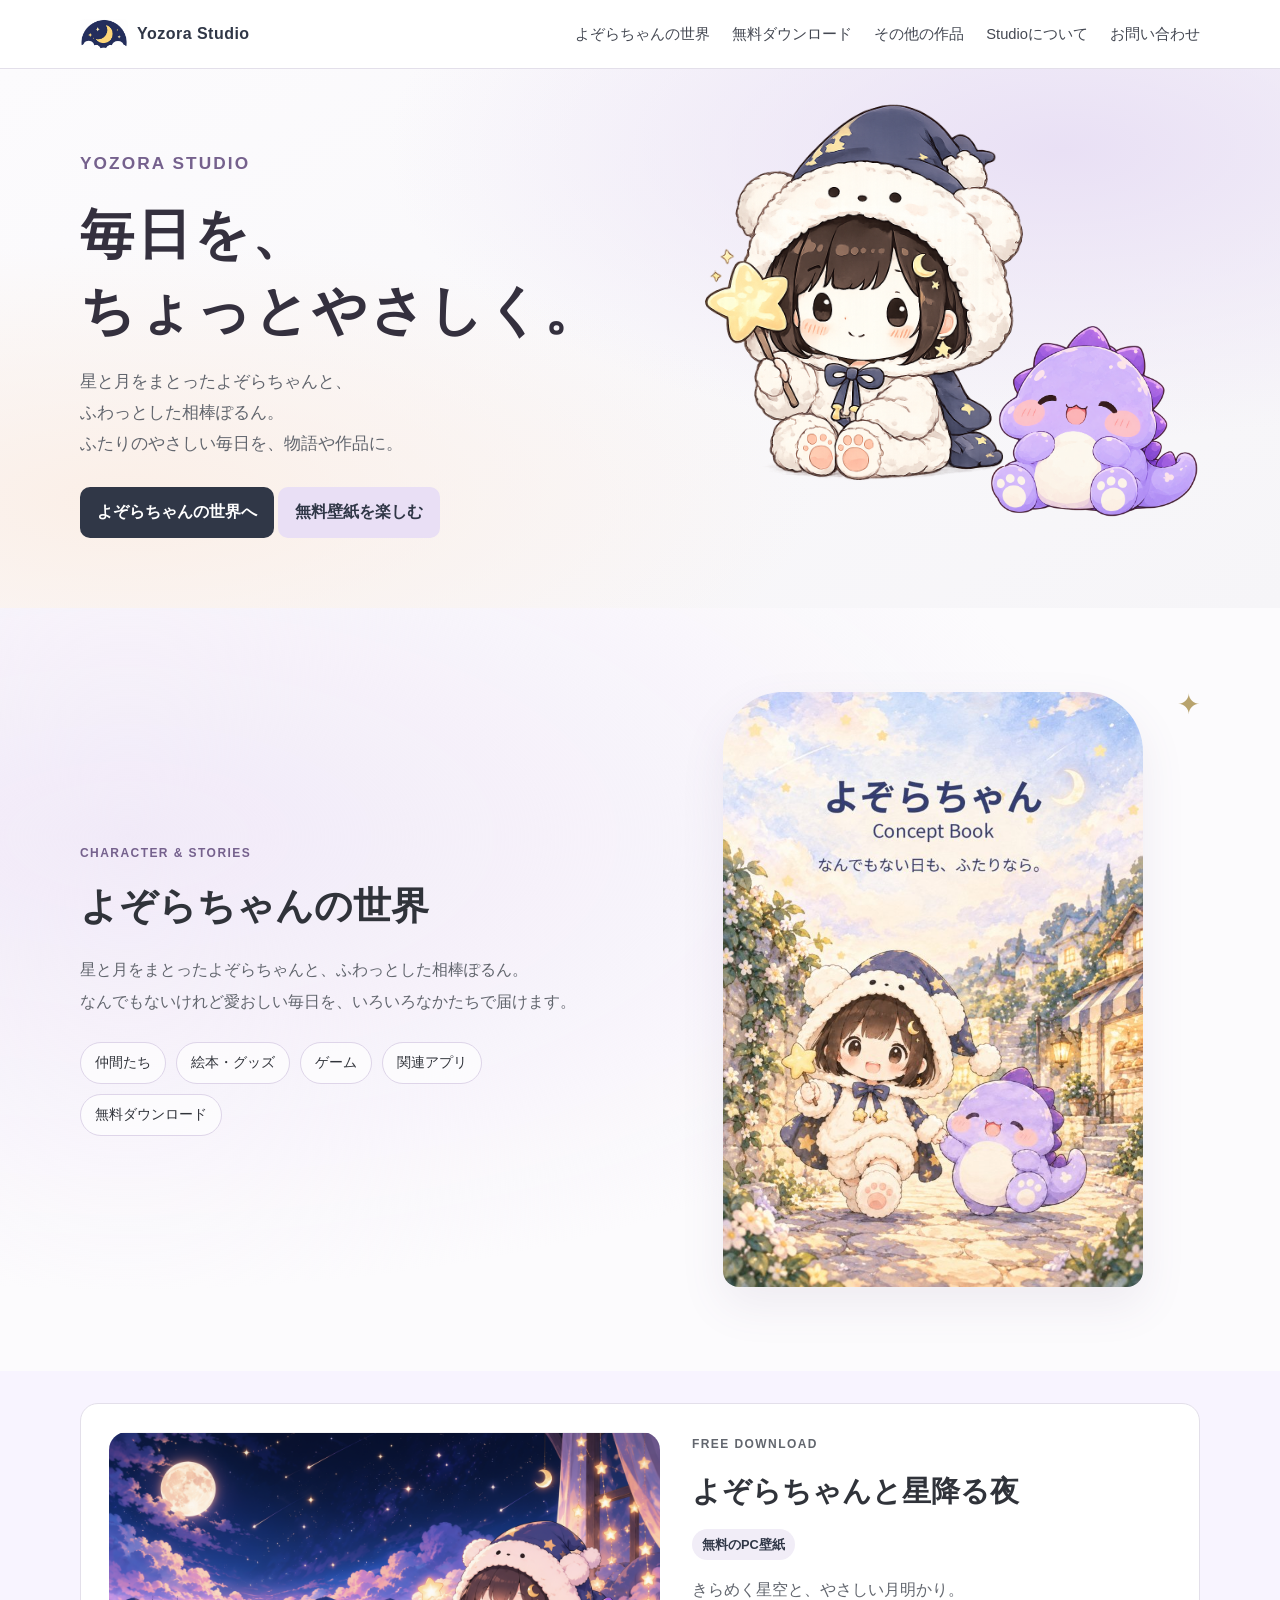
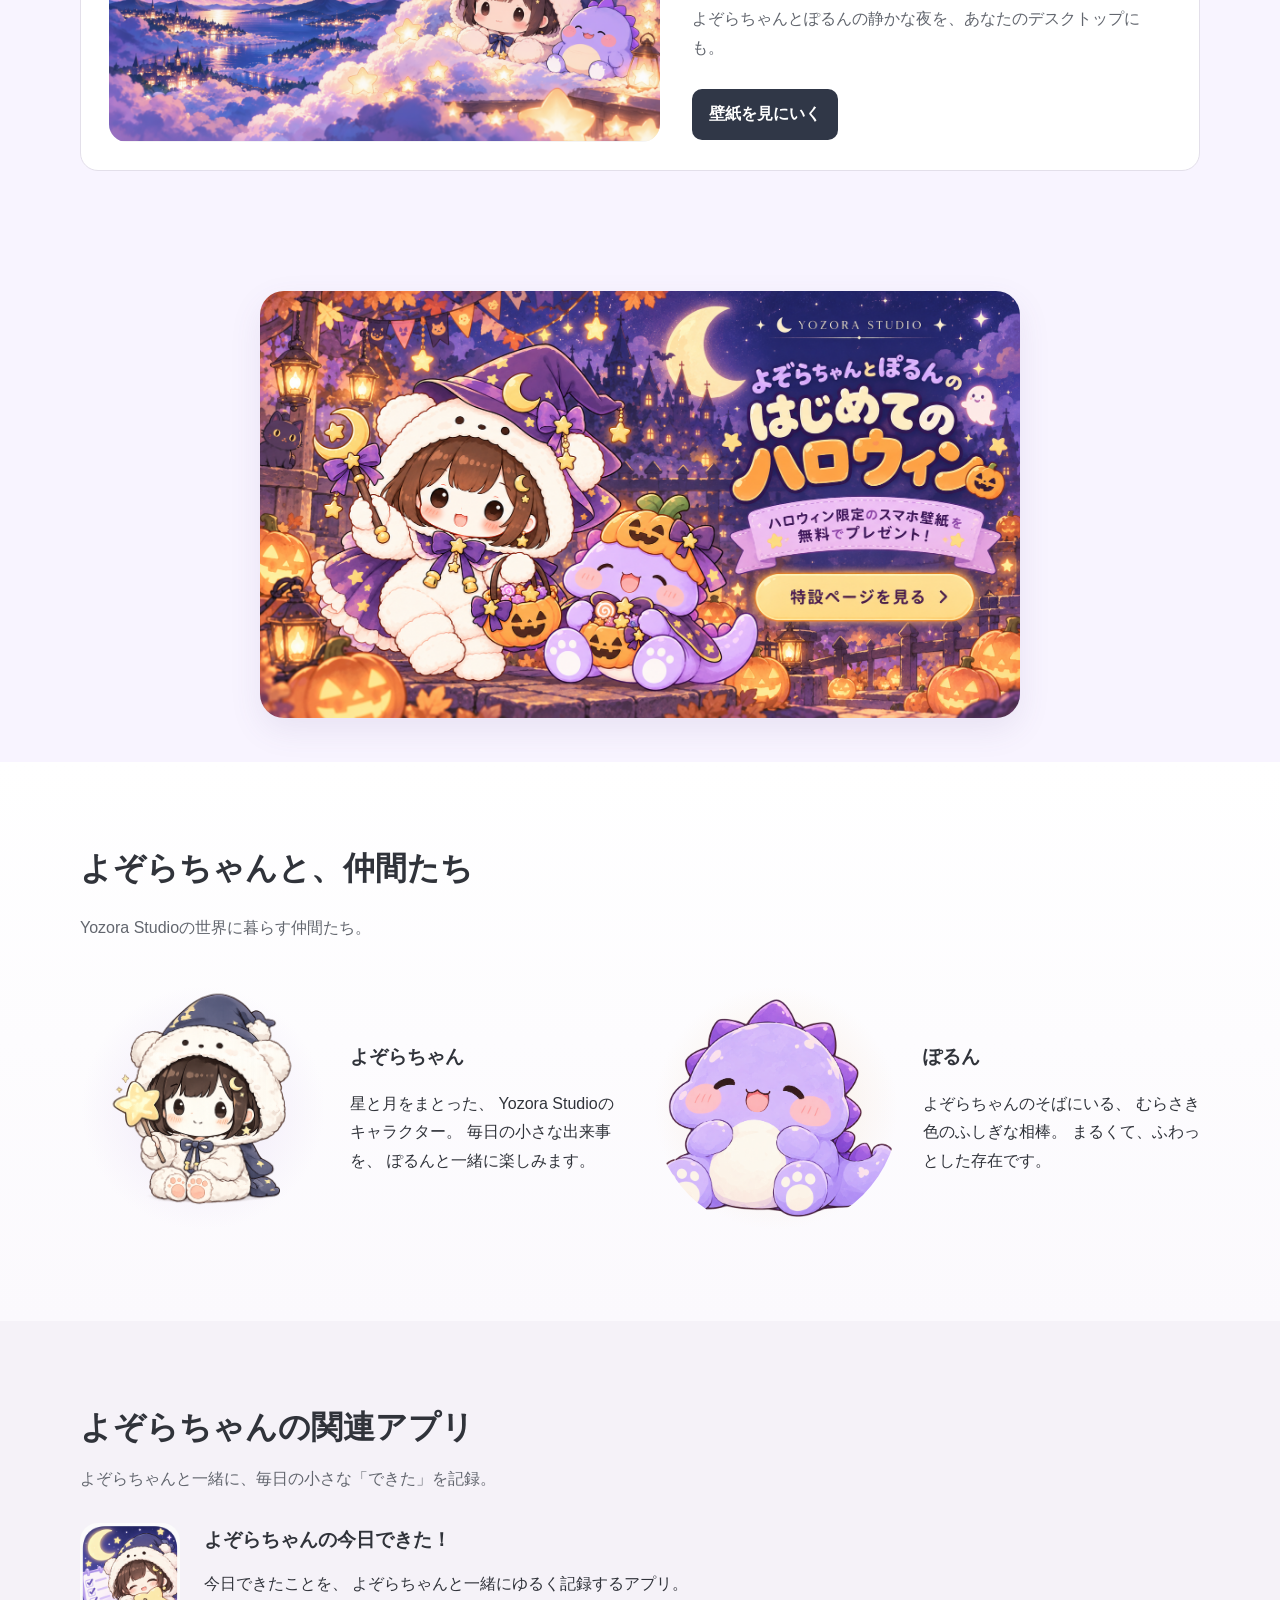
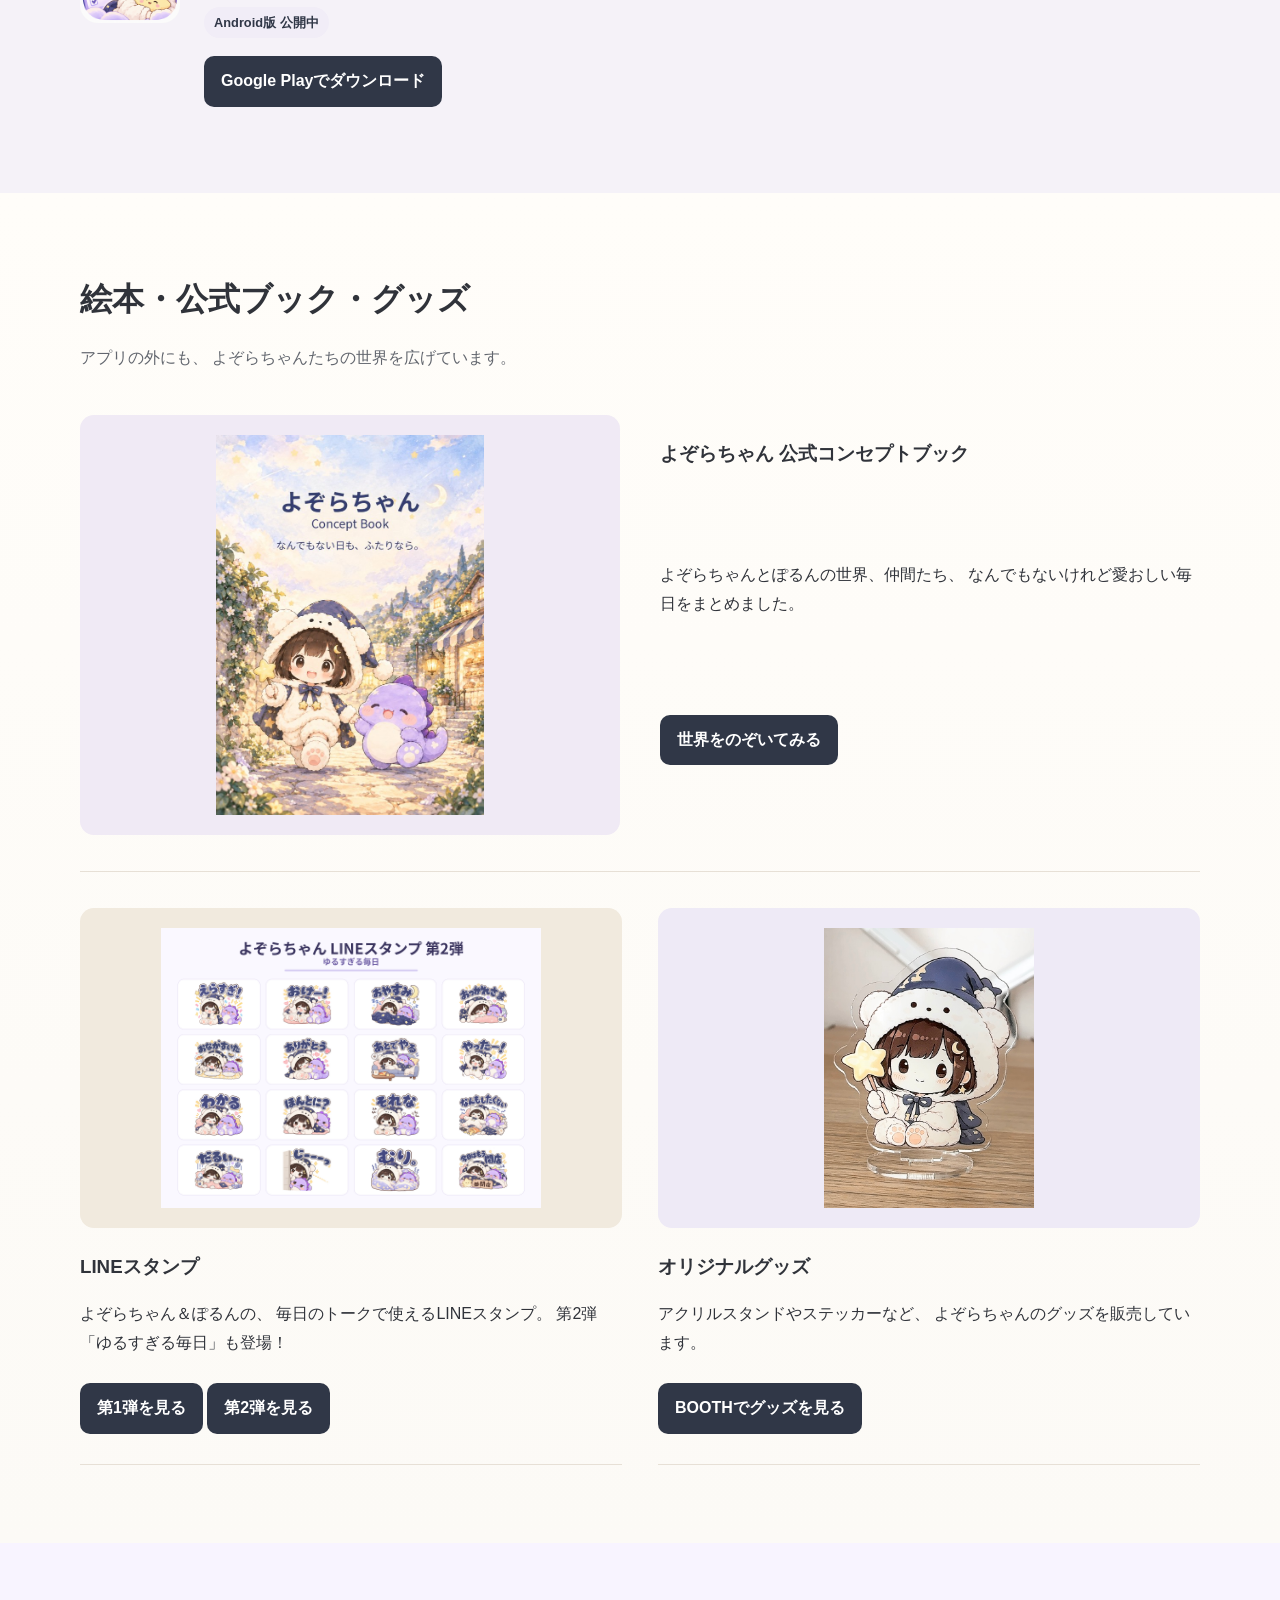
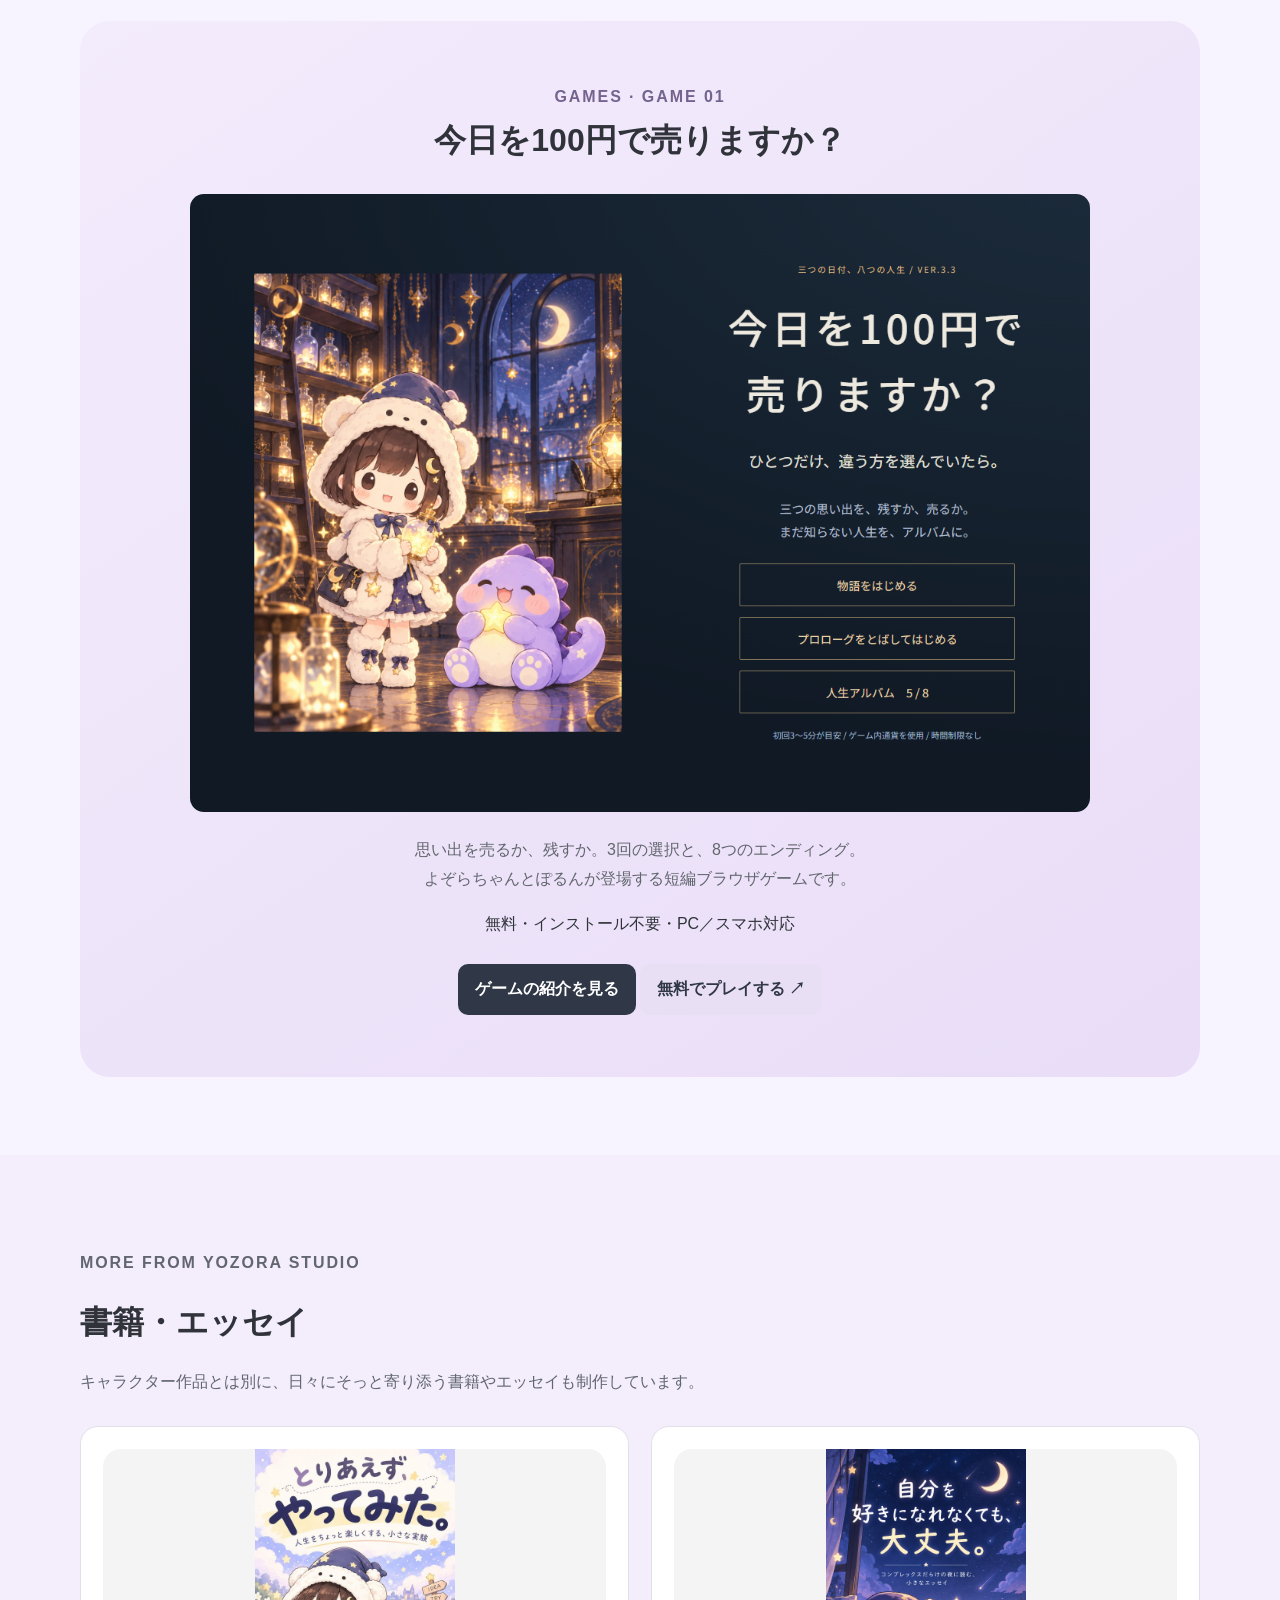
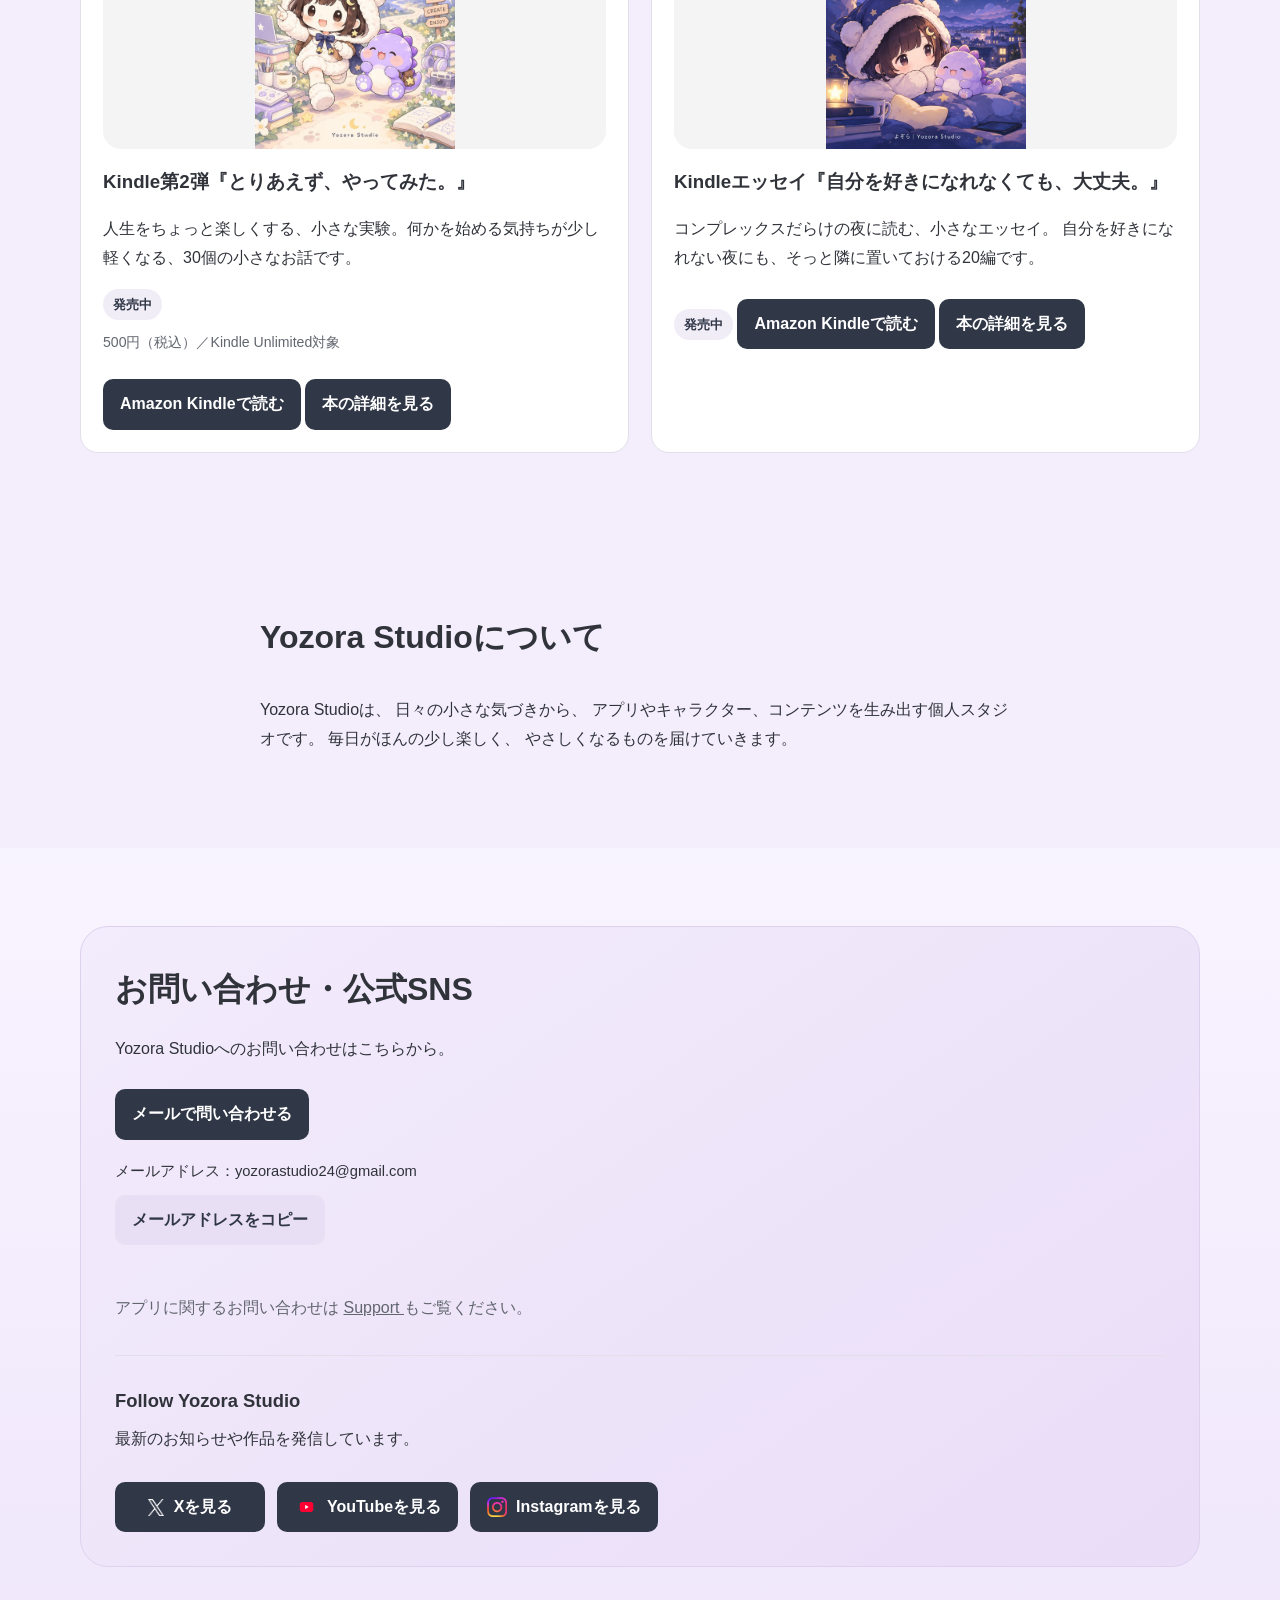
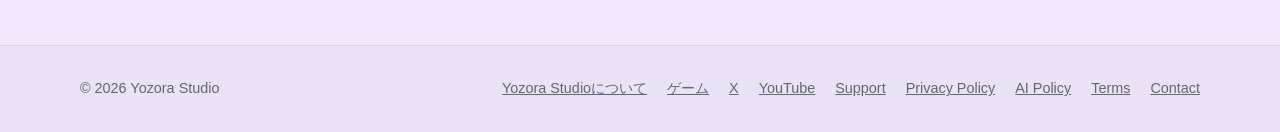
==== commit ee4524d5: "Keep homepage backgrounds lavender through contact and footer" ====
--- a/index.html
+++ b/index.html
@@ -47,7 +47,7 @@
     ]
   }
   </script>
-<link rel="stylesheet" href="/home.css?v=20261024-characters">
+<link rel="stylesheet" href="/home.css?v=20261024-lavender">
 </head>
 
 
--- a/home.css
+++ b/home.css
@@ -17,18 +17,18 @@
 }
 .home-renewal { --ink:#30333a; --muted:#62666e; --deep:#303747; --purple:#656579; --lav:#f1f2f4; --line:#e1e3e7; }
 .home-renewal .wrap { width:min(1120px,calc(100% - 48px)); }
-.home-renewal .section.alt { background:#f7f7f8; }
+.home-renewal .section.alt { background:#f3edfc; }
 .home-renewal .card { border-radius:18px; box-shadow:none; min-width:0; }
 .home-renewal .card img { background:#f4f4f5; }
 .home-renewal .btn { border-radius:10px; }
-.home-renewal .btn.secondary { background:#e9eaed; }
+.home-renewal .btn.secondary { background:#e9dff5; }
 .home-renewal a:focus-visible,.home-renewal button:focus-visible { outline:3px solid #666587; outline-offset:5px; }
 .home-renewal [id] { scroll-margin-top:110px; }
 .home-renewal .site-header nav { gap:22px; }
 .home-renewal .site-header nav a { color:#444852; }
 .skip-link { position:fixed; left:16px; top:-100px; background:#303747; color:white; padding:12px; z-index:30; }
 .skip-link:focus { top:12px; }
-.home-intro { padding:62px 0 70px; background:#f7f7f8; }
+.home-intro { padding:62px 0 70px; background:#f3edfc; }
 .home-intro > .wrap > .eyebrow { font-size:.78rem; margin:0 0 16px; }
 .home-intro h1 { font-size:clamp(1.85rem,4.5vw,3.4rem); letter-spacing:.02em; line-height:1.4; margin:0; }
 .intro-lead { color:var(--muted); margin:18px 0 34px; }
@@ -60,7 +60,7 @@
 .home-renewal #apps h3 { margin-top:0; }
 .home-renewal #apps p { margin:8px 0; }
 .home-renewal #apps .tag { justify-self:start; }
-.home-renewal .concept-cta,.home-renewal .contact-box { background:#f0f1f3; }
+.home-renewal .concept-cta,.home-renewal .contact-box { background:linear-gradient(145deg,#f3ecfc,#e9ddf7); }
 .home-renewal .service-lead { font-size:1.3rem; color:var(--ink); margin-bottom:0; }
 .service-summary { padding:24px 28px; margin:28px 0 42px; border:1px solid #d8dbe0; border-radius:16px; background:white; }
 .service-summary strong { font-size:1.2rem; }
@@ -185,3 +185,9 @@
 /* First game preview on the homepage. Preserve the complete screenshot. */
 .home-renewal #games .game-home-preview { display:block; max-width:900px; margin:24px auto; border-radius:14px; overflow:hidden; }
 .home-renewal #games .game-home-preview img { display:block; width:100%; height:auto; aspect-ratio:auto; object-fit:contain; }
+
+/* Carry Yozora's lavender palette through the bottom of the homepage. */
+.home-renewal { background:#f8f4ff; }
+.home-renewal #contact { background:linear-gradient(180deg,#f8f4ff,#f0e7fb); }
+.home-renewal .contact-box { border:1px solid #ded1ee; }
+.home-renewal .site-footer { background:#ece2f7; border-top-color:#dccdea; }
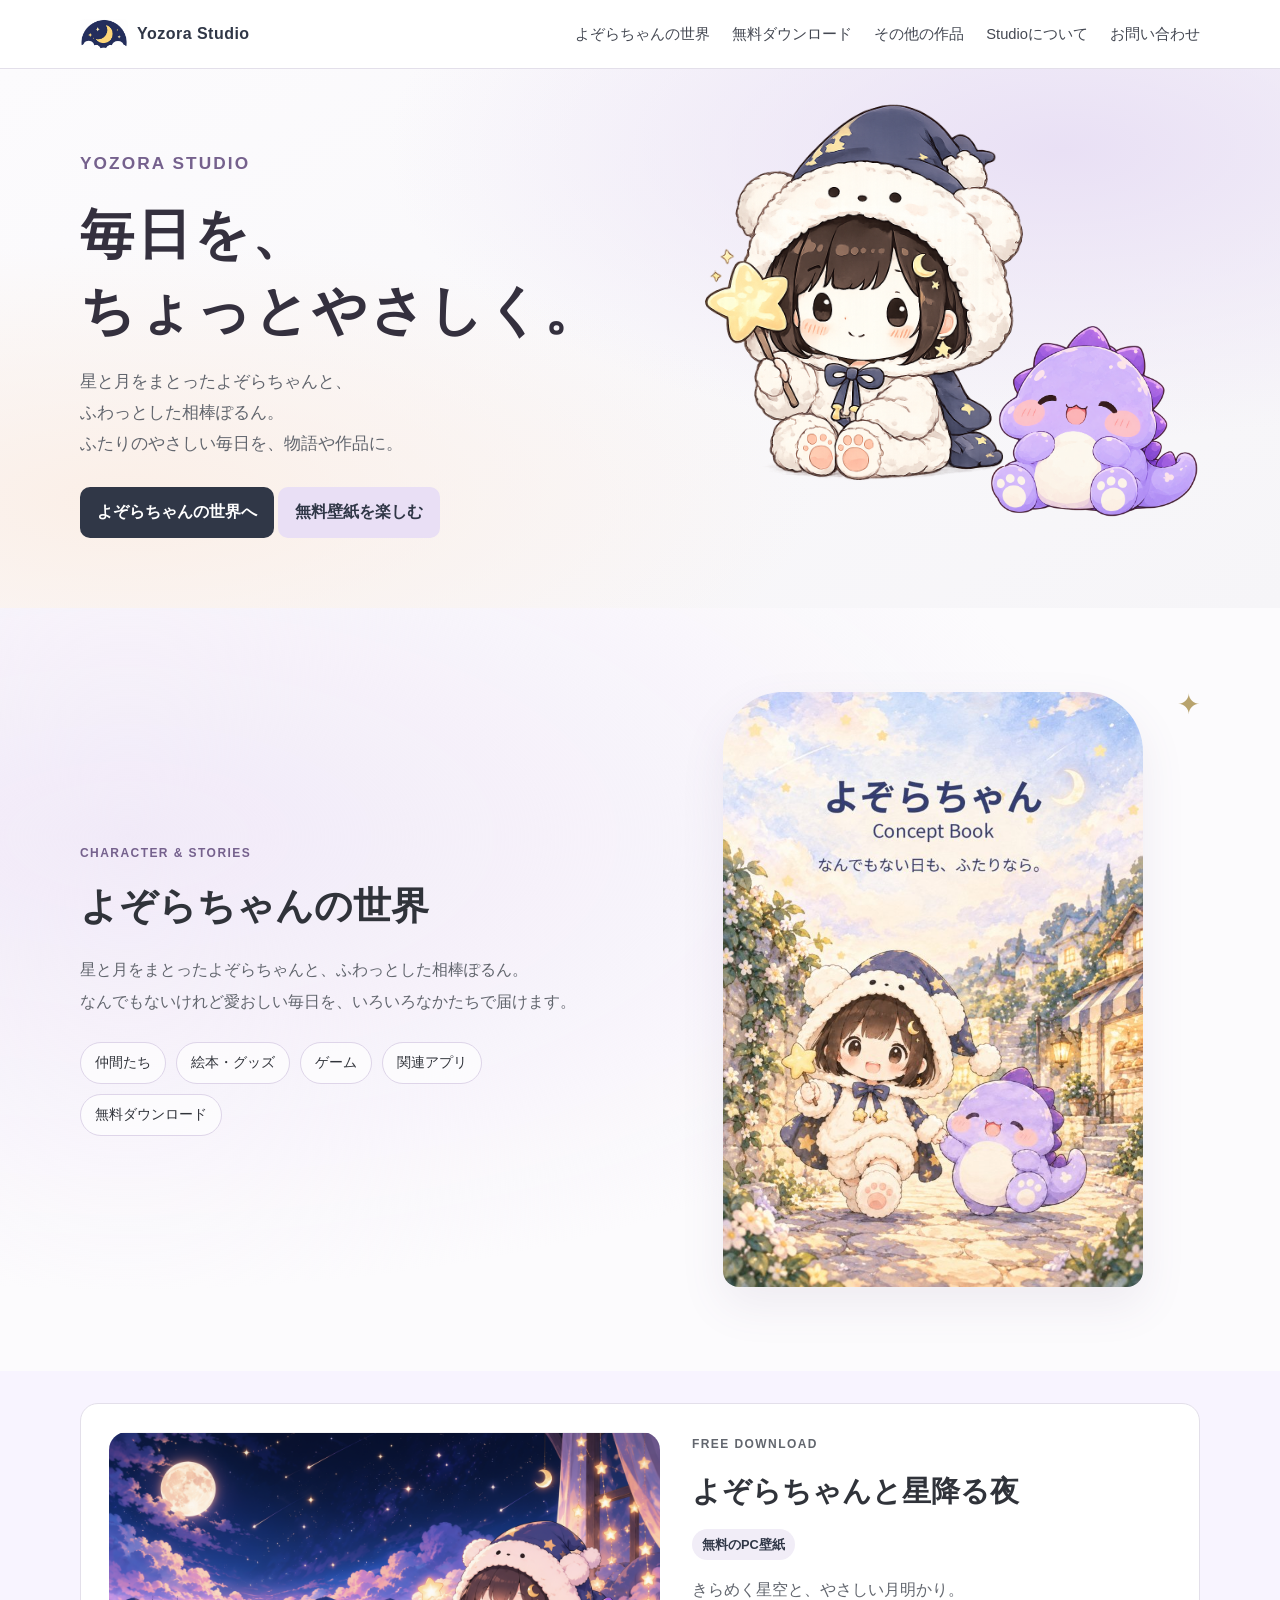
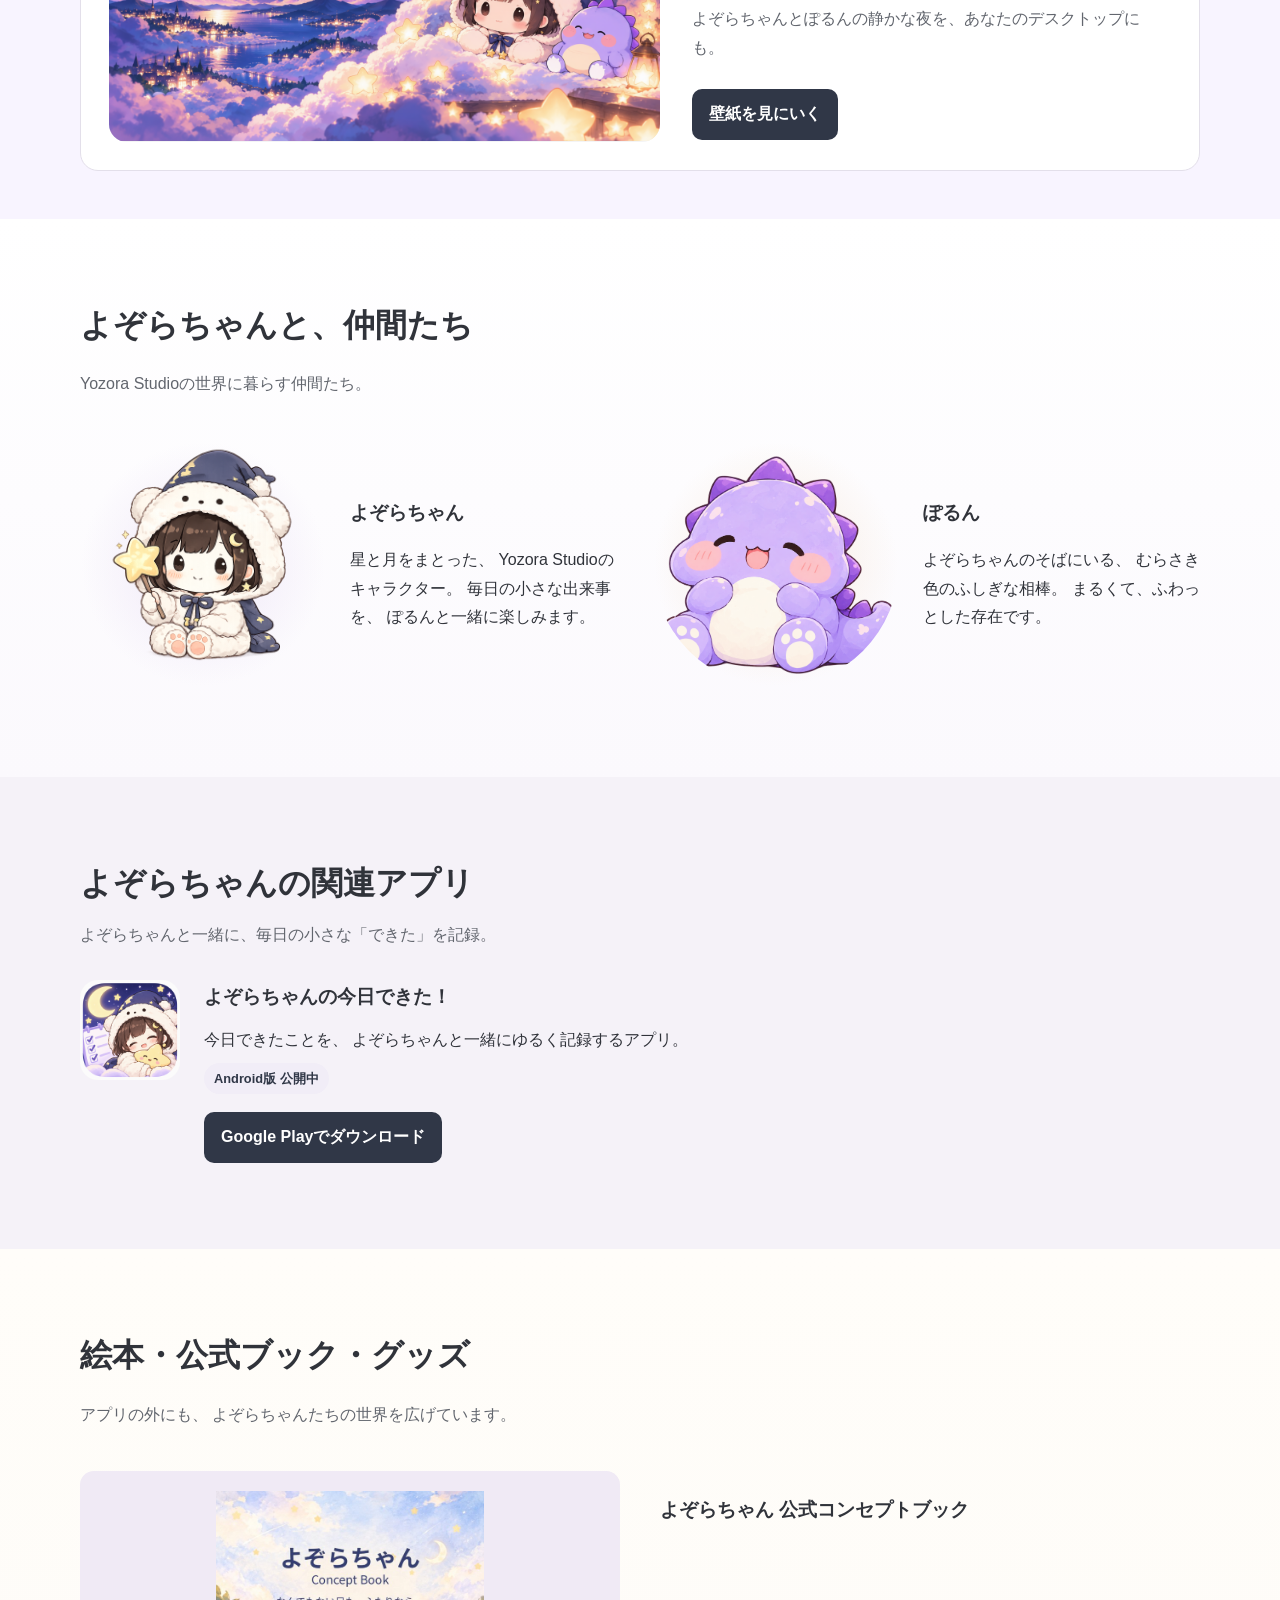
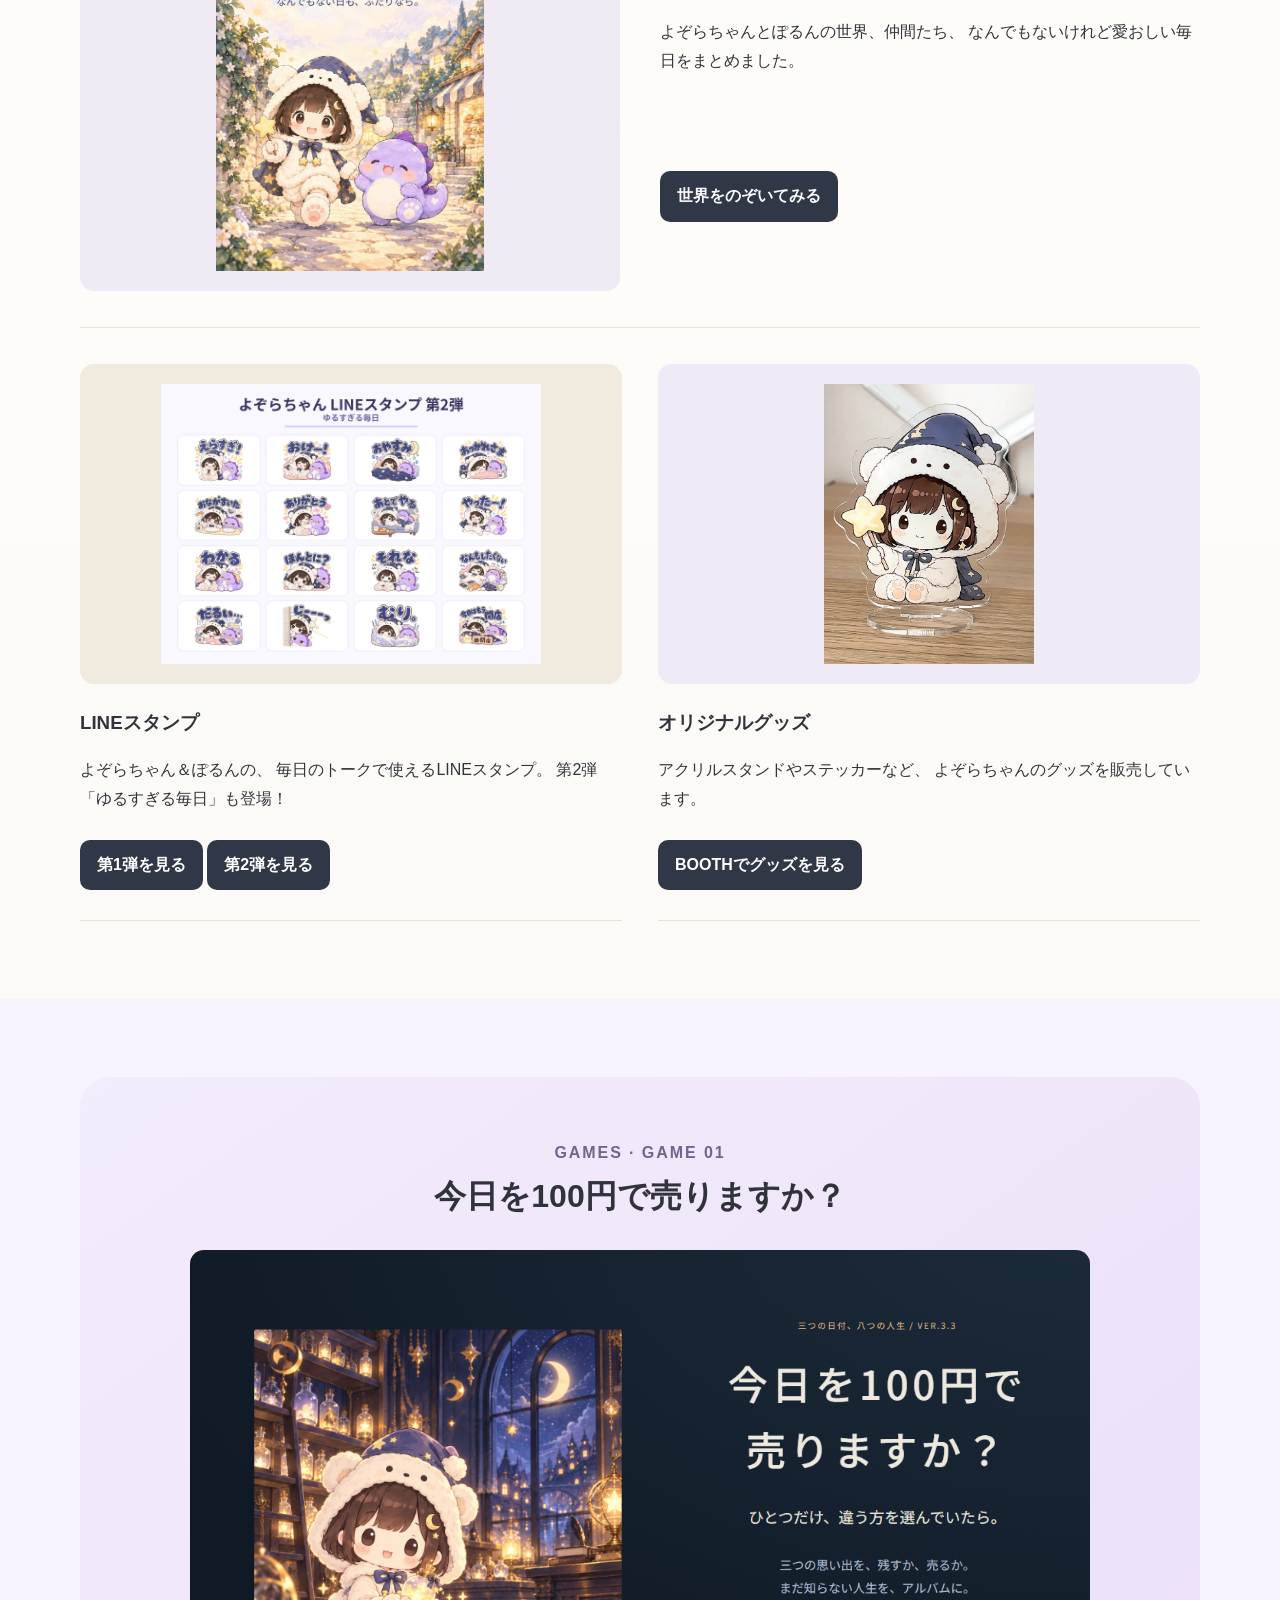
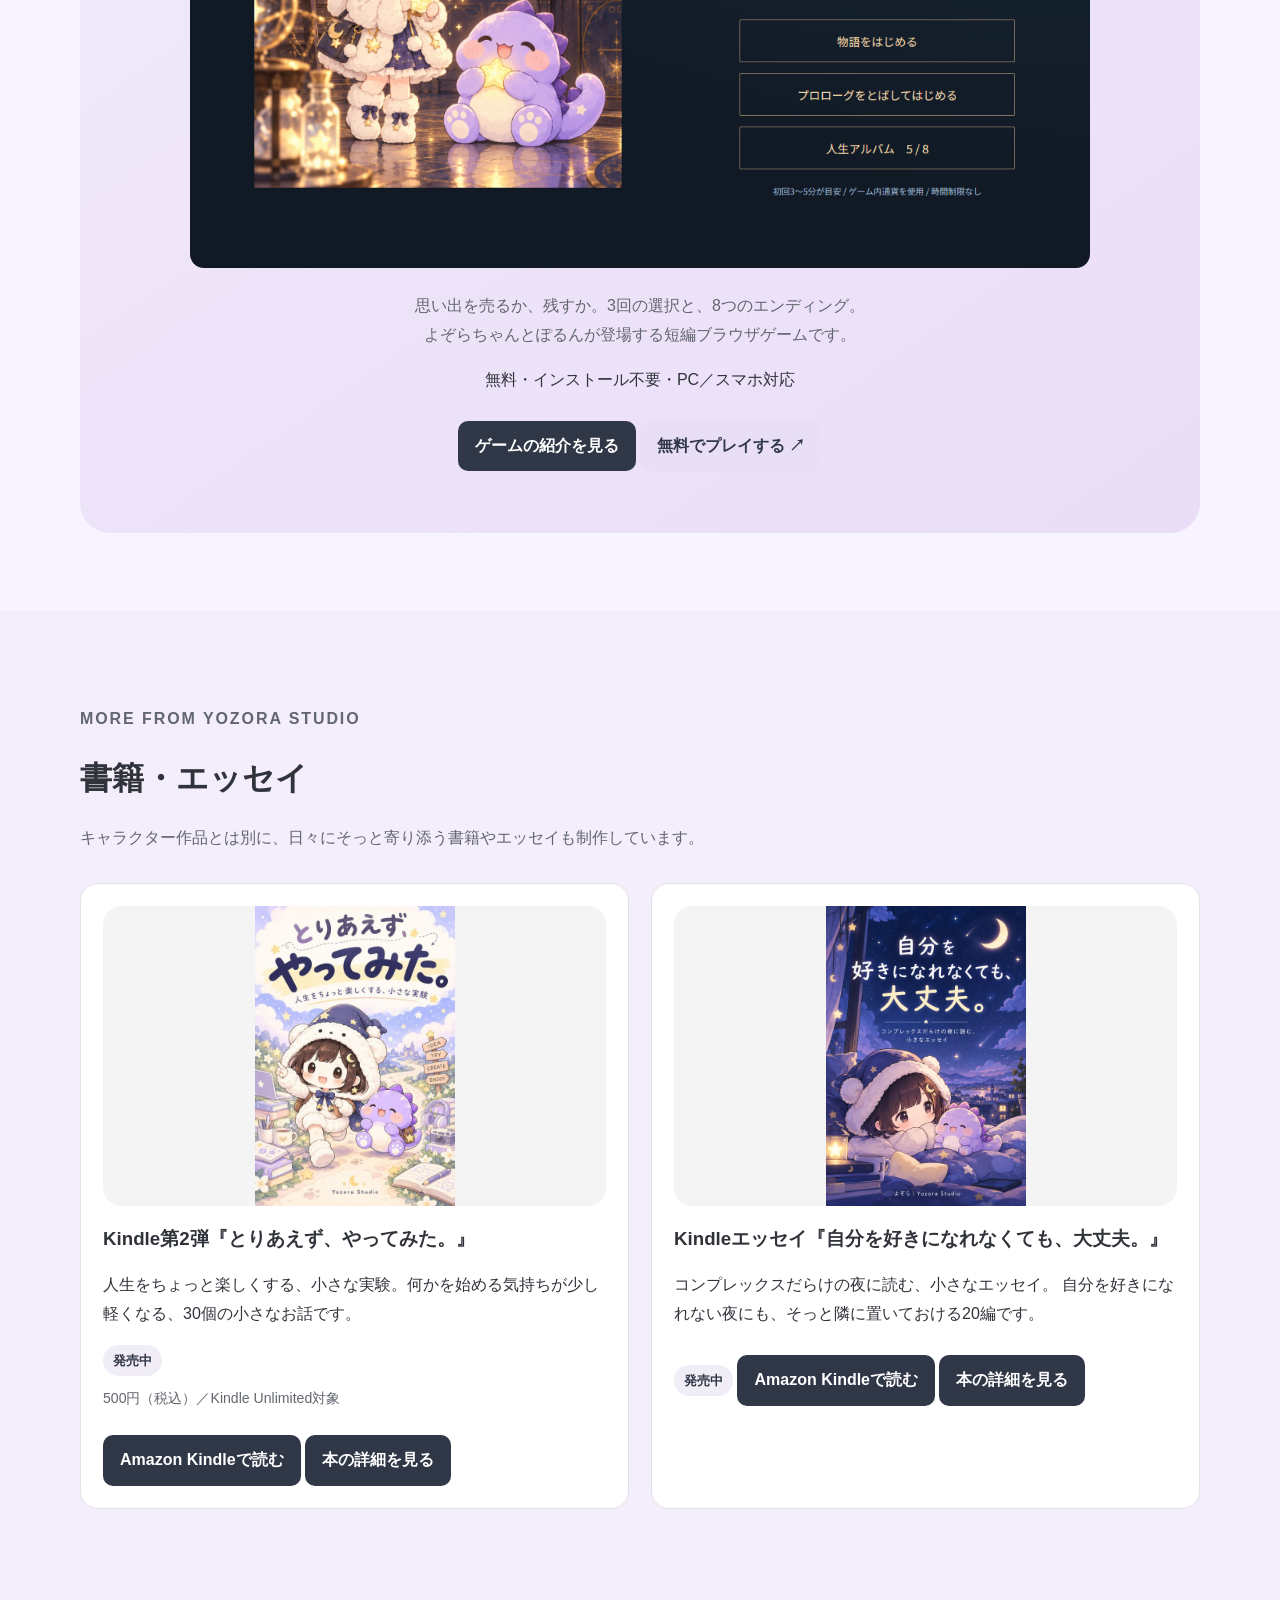
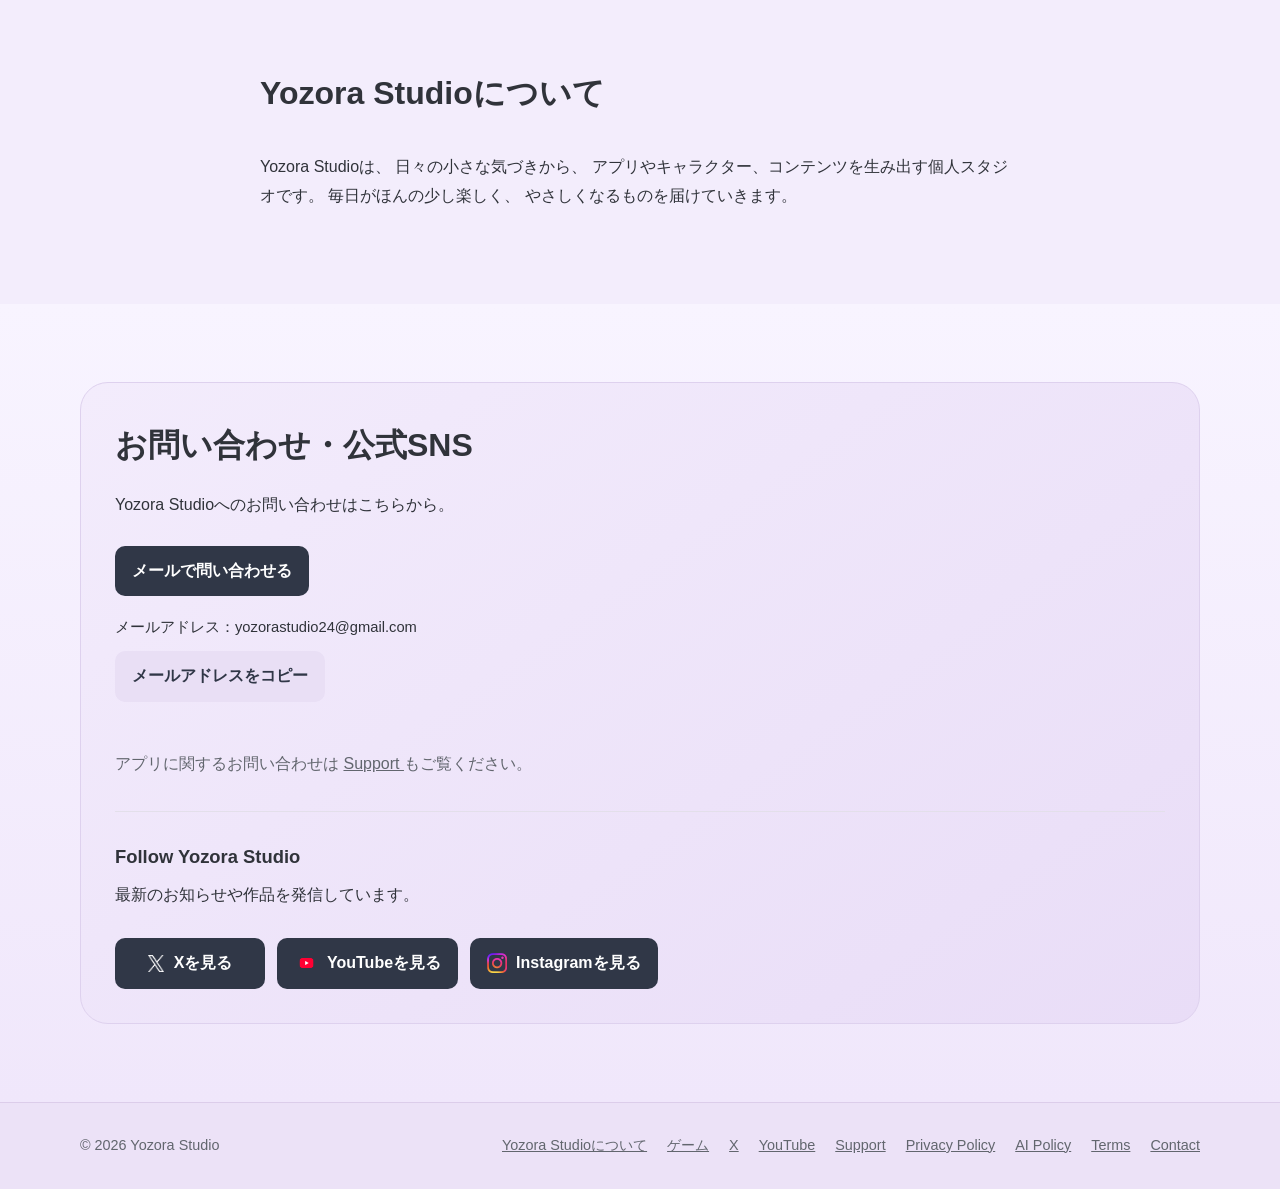
==== commit e77d172e: "Archive the 2026 Halloween campaign" ====
--- a/index.html
+++ b/index.html
@@ -121,12 +121,6 @@
   </div>
 </section>
 
-<div class="halloween-banner wrap">
-  <a class="halloween-banner-link" href="/halloween/" aria-label="よぞらちゃんとぽるんの はじめてのハロウィン 特設ページを見る">
-    <img src="/halloween/assets/halloween-banner.png?v=20261013-final" alt="よぞらちゃんとぽるんの はじめてのハロウィン。ハロウィン限定のスマホ壁紙を無料でプレゼント！ 特設ページを見る" width="1672" height="941" decoding="async">
-  </a>
-</div>
-
 
 
 <!-- =========================
